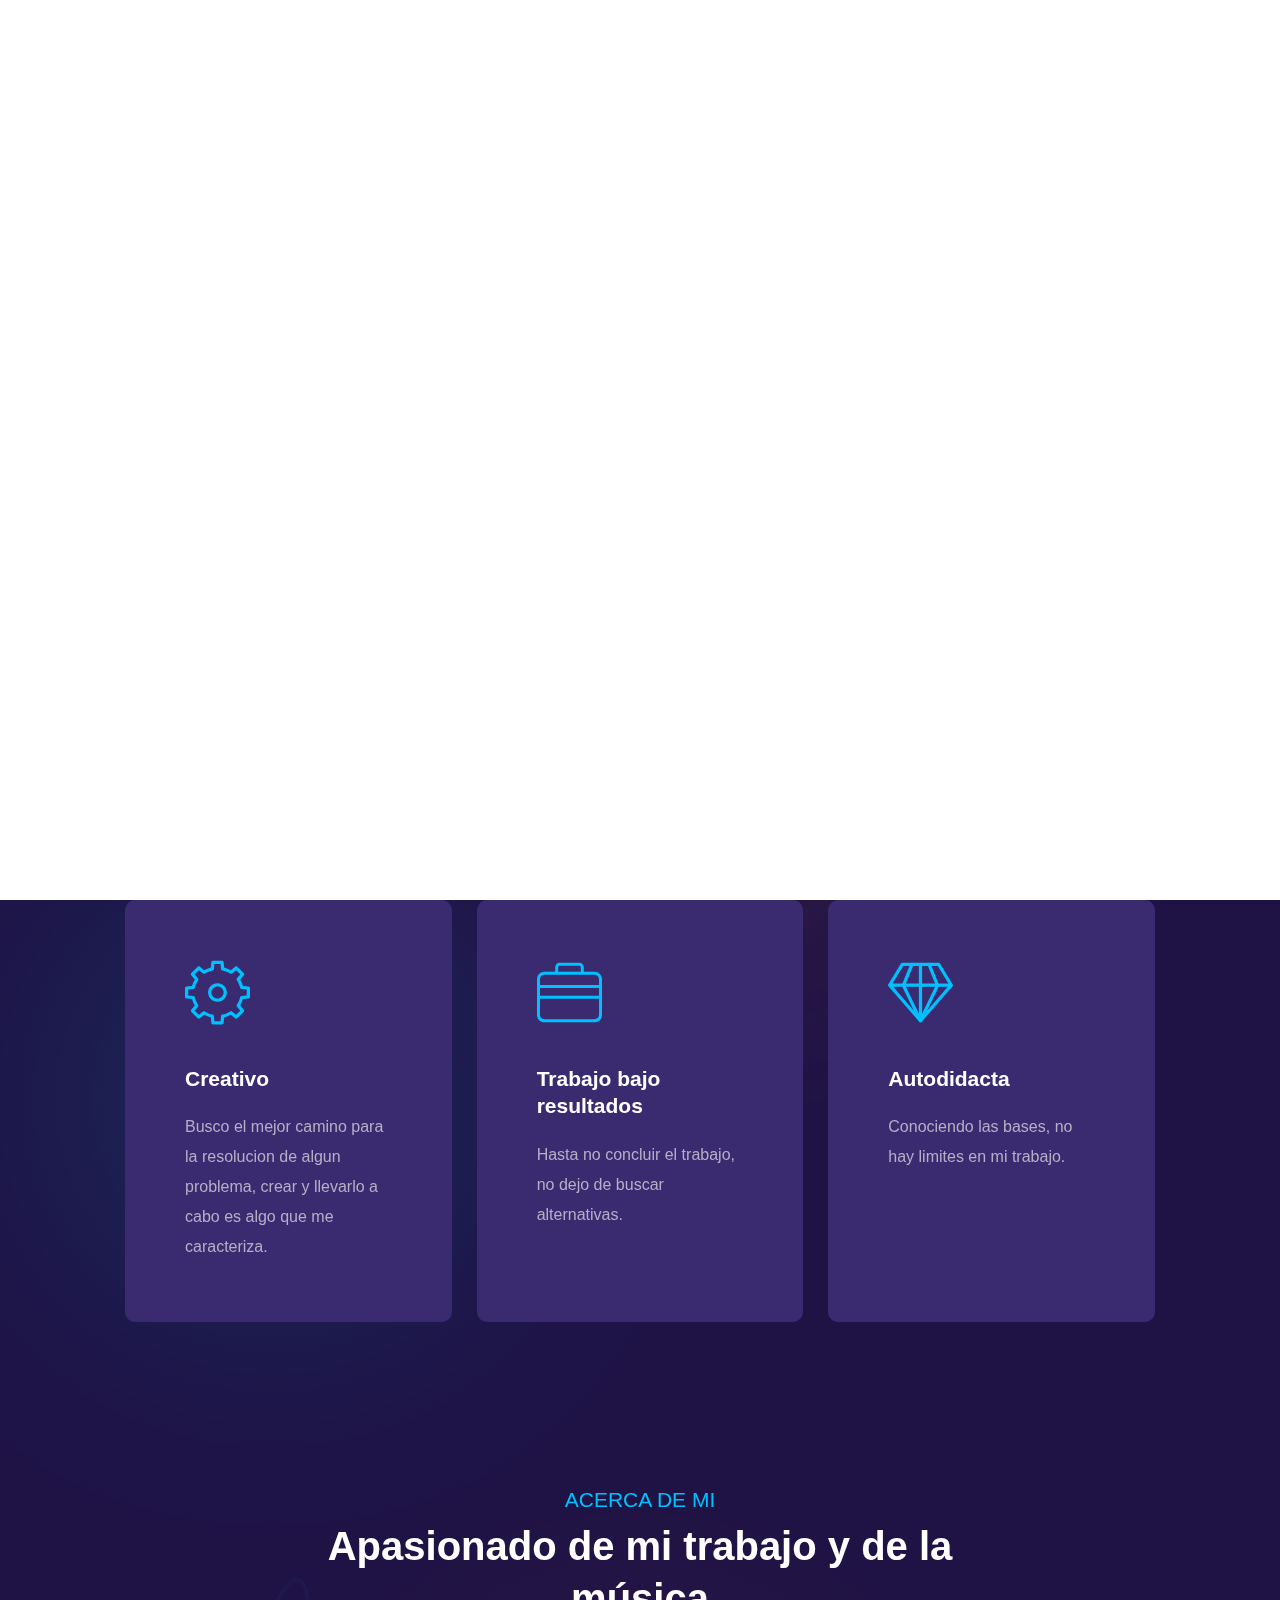
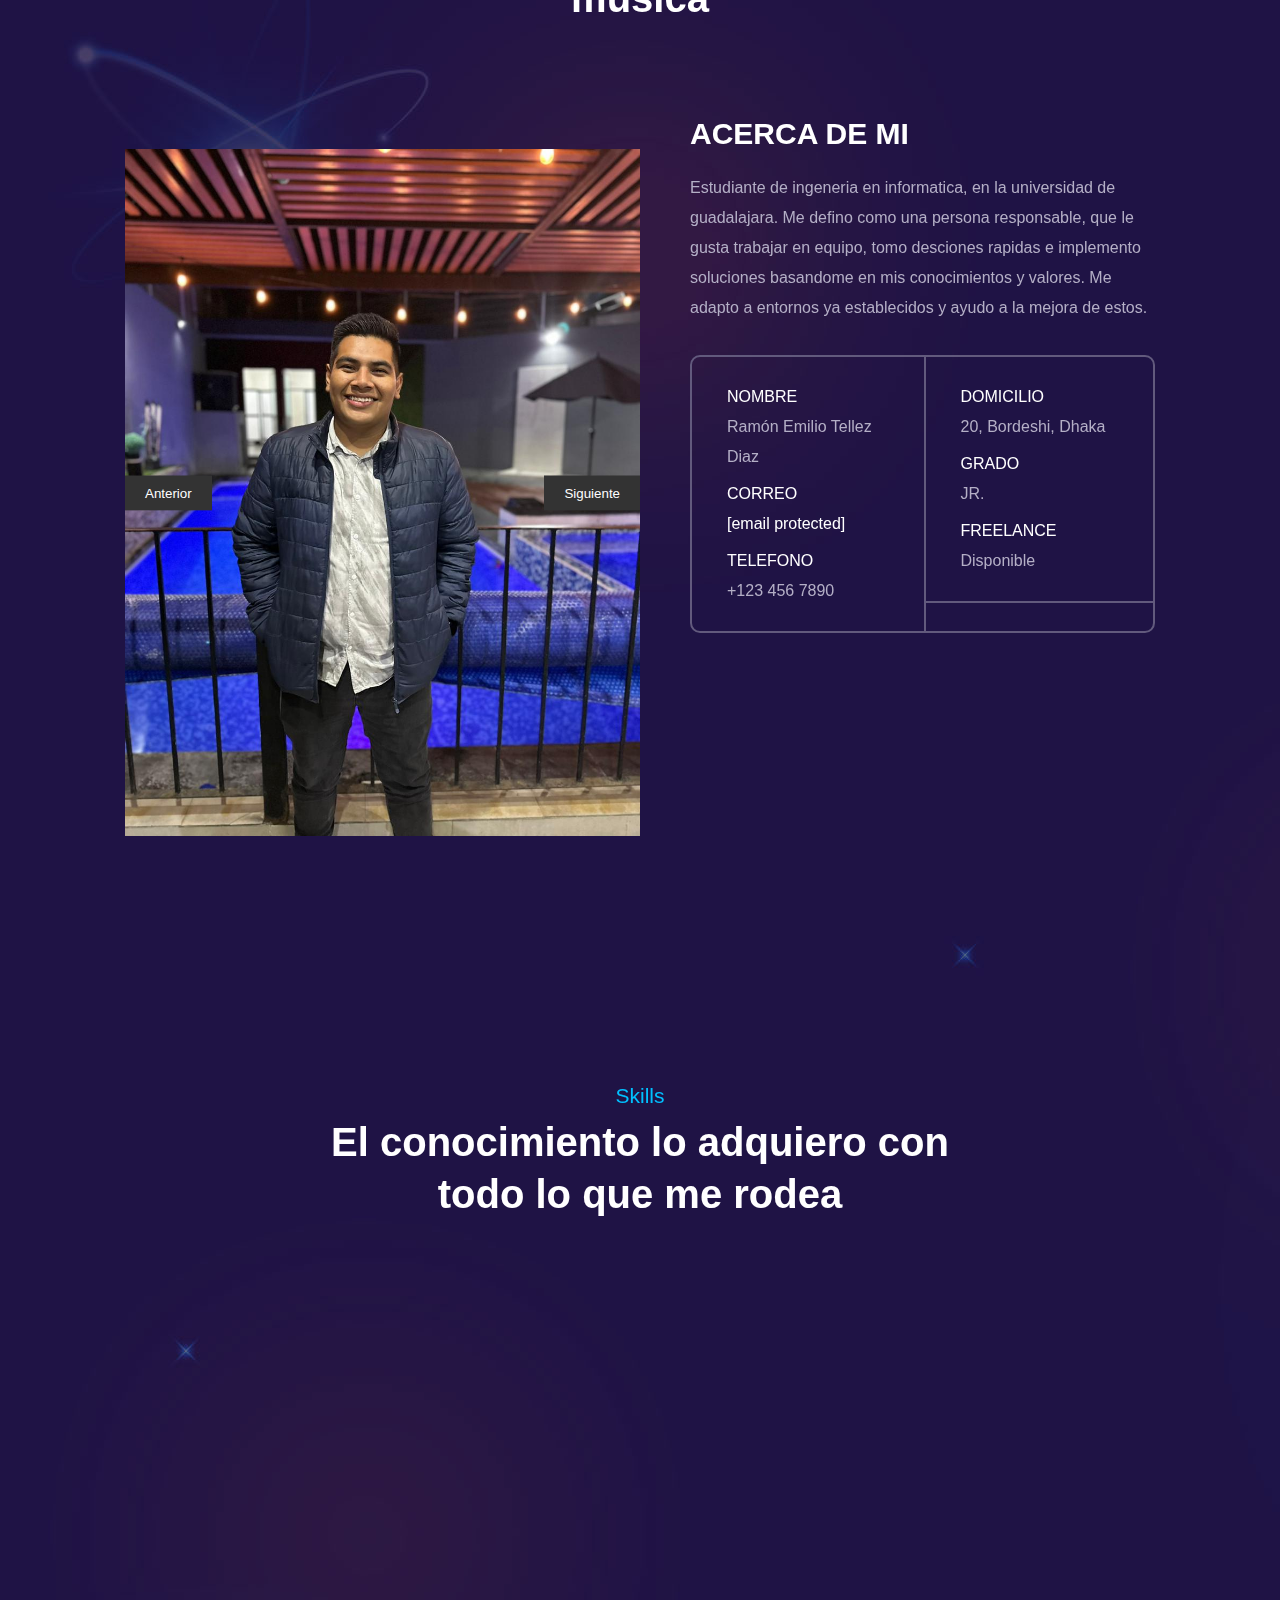
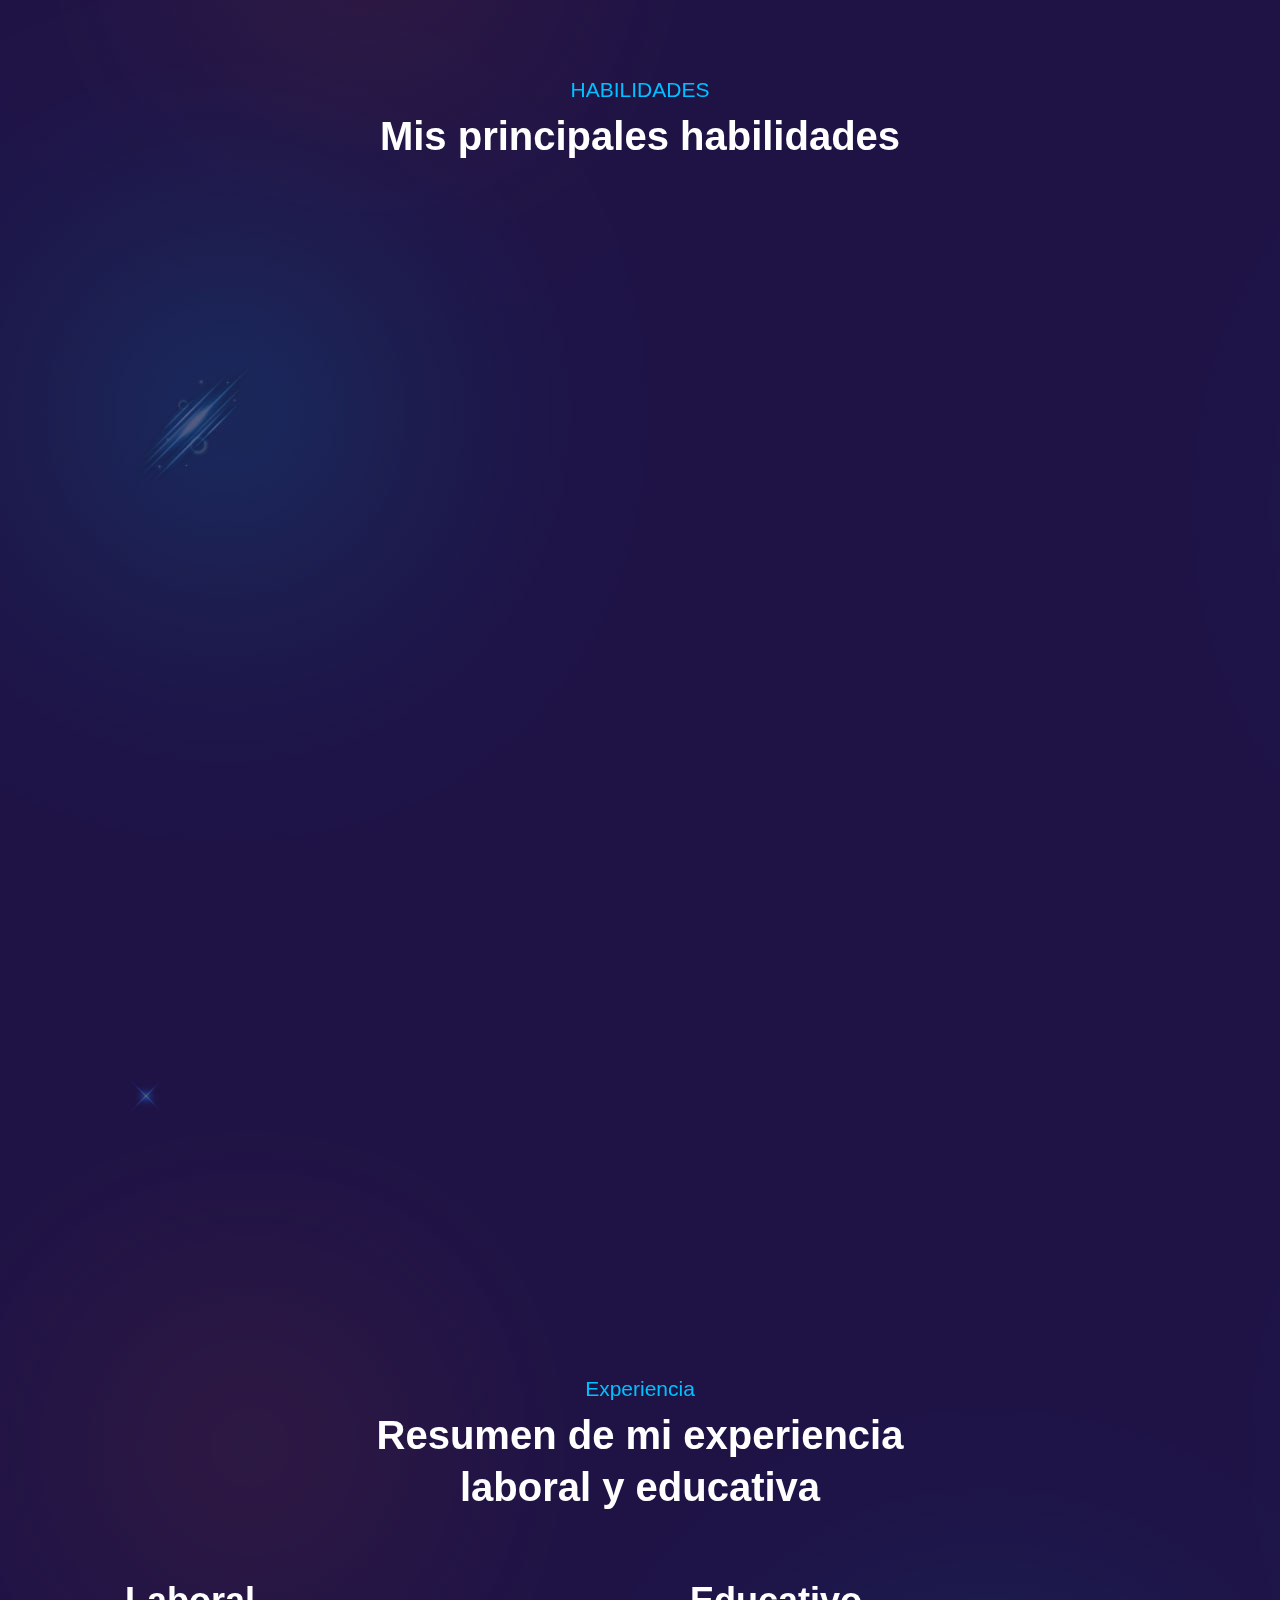
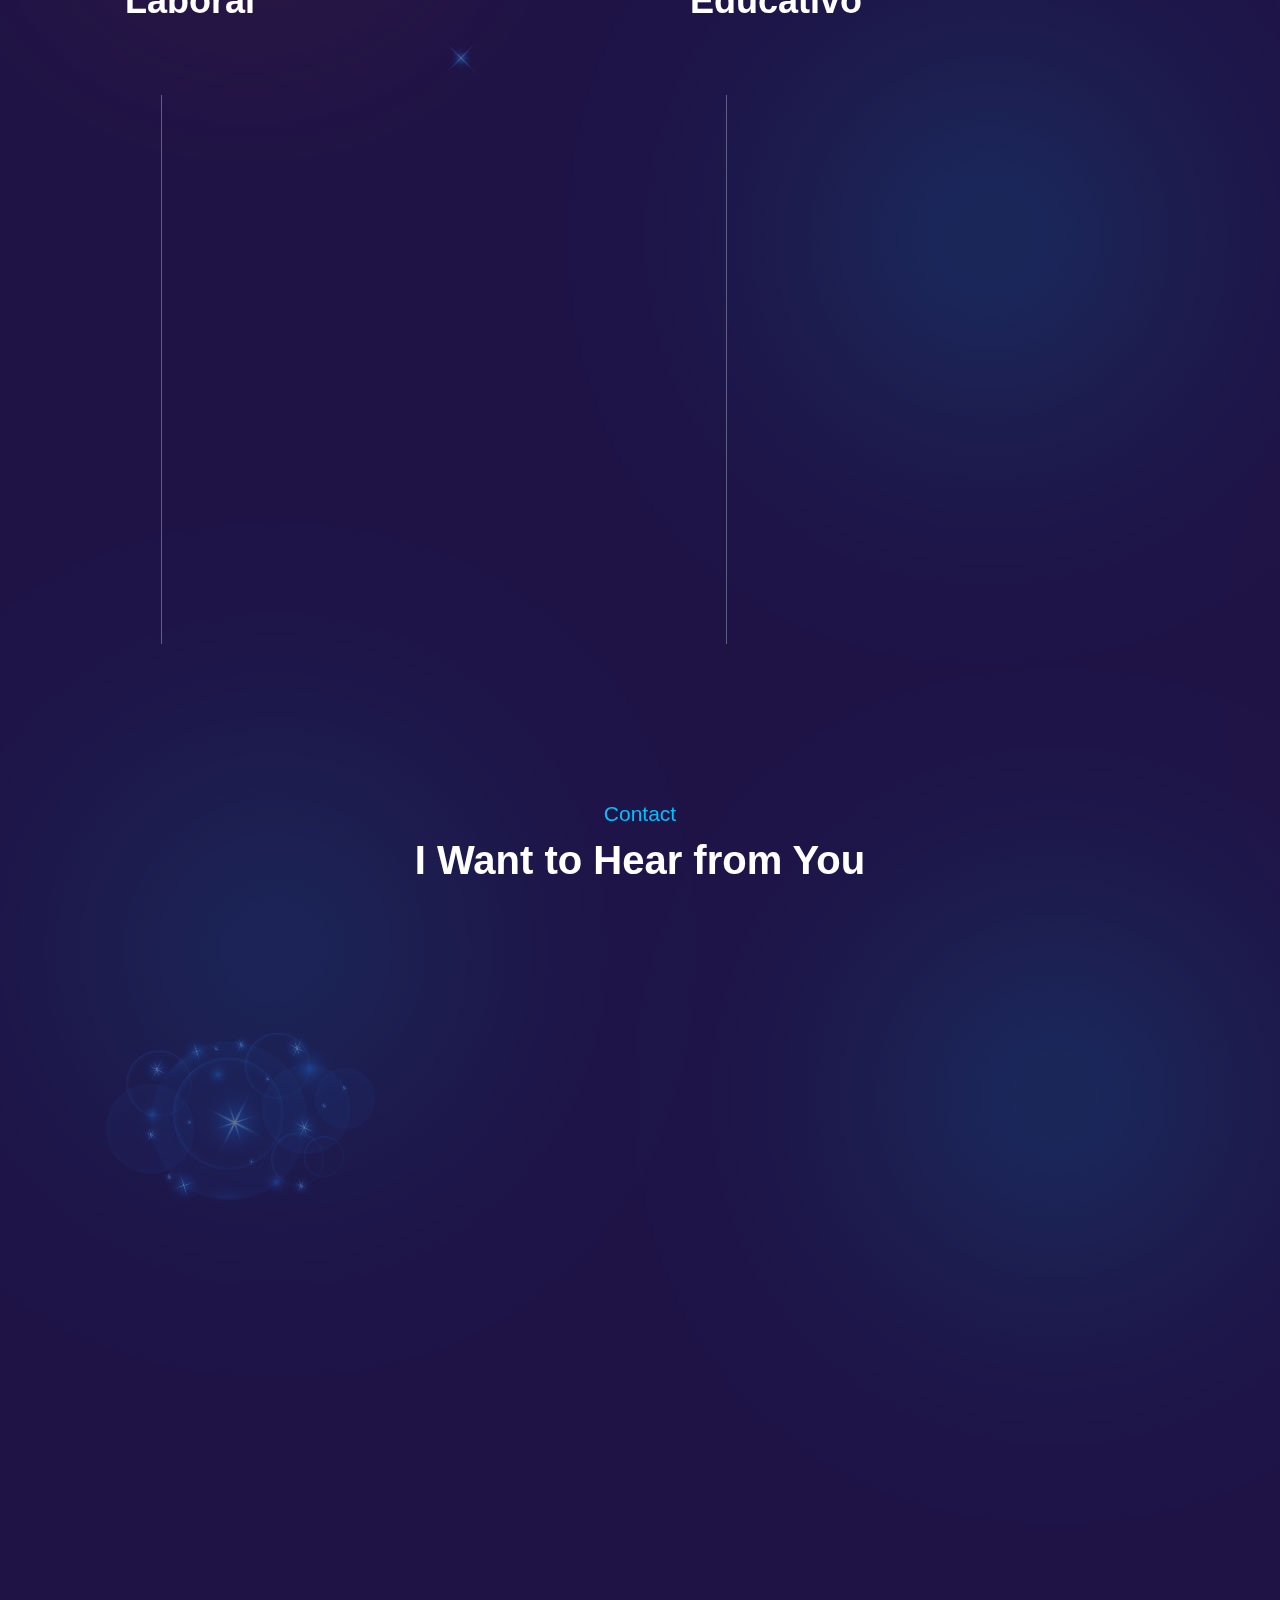
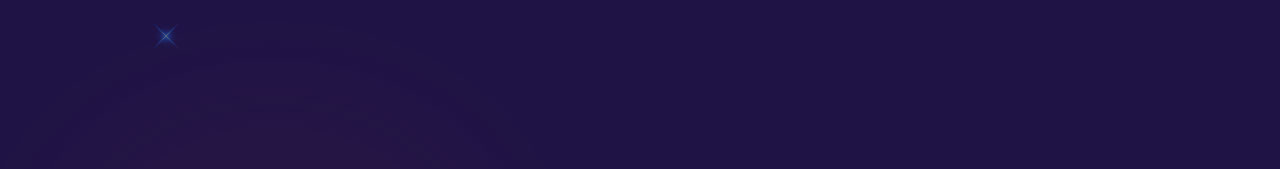
==== index.html @ 966ae64f "test4" ====
﻿<!DOCTYPE html>
<!--[if lt IE 7 ]><html class="ie ie6" lang="en"> <![endif]-->
<!--[if IE 7 ]><html class="ie ie7" lang="en"> <![endif]-->
<!--[if IE 8 ]><html class="ie ie8" lang="en"> <![endif]-->
<!--[if (gte IE 9)|!(IE)]><!-->
<html lang="en"> <!--<![endif]-->

<head>
    <meta http-equiv="Content-Type" content="text/html; charset=utf-8">
    <meta name="description" content="Name of your web site">
    <meta name="author" content="Marketify">
    <meta name="viewport" content="width=device-width, initial-scale=1, maximum-scale=1">
    <title>RETD-CV</title>
    
    <link rel="stylesheet" type="text/css" href="css/plugins.css">
    <link rel="stylesheet" type="text/css" href="css/style.css">
    <!--[if lt IE 9]> <script type="text/javascript" src="js/modernizr.custom.js"></script> <![endif]-->

</head>

<body>

    <div id="preloader">
        <div class="loader_line"></div>
    </div>


    <div class="foliox_tm_all_wrap" data-magic-cursor="show">

        <div class="foliox_tm_mobile_menu">
            <div class="mobile_menu_inner">
                <div class="mobile_in">
                    <h3 class="name">RETD CV</h3>
                    <div class="trigger">
                        <div class="hamburger hamburger--slider">
                            <div class="hamburger-box">
                                <div class="hamburger-inner"></div>
                            </div>
                        </div>
                    </div>
                </div>
            </div>
            <div class="dropdown">
                <div class="dropdown_inner">
                    <ul class="anchor_nav">
                        <li class="current"><a href="#home">Home</a></li>
                        <li><a href="#about">About</a></li>
                        <li><a href="#portfolio">Portfolio</a></li>
                        <li><a href="#service">Service</a></li>
                        <li><a href="#blog">Blog</a></li>
                        <li><a href="#contact">Contact</a></li>
                    </ul>
                </div>
            </div>
        </div>


        <div class="foliox_tm_header">
            <div class="container">
                <div class="inner">
                    <div class="logo">
                        <a class="anchor" href="#home"><img src="img/logo/logo.png" alt=""></a>
                    </div>
                    <div class="details">
                        <div class="menu">
                            <ul class="anchor_nav">
                                <li class="current"><a href="#home">Home</a></li>
                                <li><a href="#about">About</a></li>
                                <li><a href="#service">Service</a></li>
                                <li><a href="#portfolio">Portfolio</a></li>
                                <li><a href="#blog">Blog</a></li>
                                <li><a href="#contact">Contact</a></li>
                            </ul>
                        </div>
                        <div class="social">
                            <ul>
                                <li><a href="#"><i class="icon-facebook-1"></i></a></li>
                                <li><a href="#"><i class="icon-twitter-1"></i></a></li>
                                <li><a href="#"><i class="icon-behance-2"></i></a></li>
                                <li><a href="#"><i class="icon-instagram-1"></i></a></li>
                            </ul>
                        </div>
                    </div>
                </div>
            </div>
        </div>


        <div class="foliox_tm_section" id="home">
            <div class="foliox_tm_hero">
                <div class="container">
                    <div class="content">
                        <div class="left">
                            <h3 class="name">Ramón Emilio <span>Tellez Diaz</span></h3>
                            <p class="job">Ingeniero en Informática y Músico</p>
                            <div class="foliox_tm_button">
                                <a class="anchor" href="#contact"><span>CONTACTO</span></a>
                            </div>
                        </div>
                        <div class="right">
                            <img class="tilt-effect" src="img/hero/retd.jpg" alt="">
                        </div>
                    </div>
                </div>
            </div>
        </div>


        <div class="foliox_tm_section">
            <div class="foliox_tm_features">
                <div class="container">
                    <div class="list">
                        <ul>
                            <li class="wow fadeInUp" data-wow-duration="1s">
                                <div class="list_inner tilt-effect">
                                    <img class="svg" src="img/svg/setting.svg" alt="">
                                    <h3 class="title">Creativo</h3>
                                    <p class="text">Busco el mejor camino para la resolucion de algun problema, crear y llevarlo a cabo es algo que me caracteriza.
                                    </p>
                                </div>
                            </li>
                            <li class="wow fadeInUp" data-wow-duration="1s" data-wow-delay="0.2s">
                                <div class="list_inner tilt-effect">
                                    <img class="svg" src="img/svg/case.svg" alt="">
                                    <h3 class="title">Trabajo bajo resultados</h3>
                                    <p class="text">Hasta no concluir el trabajo, no dejo de buscar alternativas.</p>
                                </div>
                            </li>
                            <li class="wow fadeInUp" data-wow-duration="1s" data-wow-delay="0.4s">
                                <div class="list_inner tilt-effect">
                                    <img class="svg" src="img/svg/diamond.svg" alt="">
                                    <h3 class="title">Autodidacta</h3>
                                    <p class="text">Conociendo las bases, no hay limites en mi trabajo.</p>
                                </div>
                            </li>
                        </ul>
                    </div>
                </div>
            </div>
        </div>


        <div class="foliox_tm_section" id="about">
            <div class="foliox_tm_about">
                <div class="container">
                    <div class="foliox_tm_main_title">
                        <span>ACERCA DE MI</span>
                        <h3>Apasionado de mi trabajo y de la música</h3>
                    </div>
                    <div class="wrapper">
                        <div class="left">
                            <div class="foliox_tm_slider">
                                <div class="slider-container">
                                    <div class="slider">
                                        <img src="img/hero/retd.jpg" alt="Imagen 1">
                                        <img src="img/hero/retd.jpg" alt="Imagen 2">
                                        <img src="img/hero/retd.jpg" alt="Imagen 3">
                                    </div>
                                    <button class="prev-btn">Anterior</button>
                                    <button class="next-btn">Siguiente</button>
                                </div>
                            </div>
                        </div>
                        <div class="right">
                            <h3 class="title">ACERCA DE MI</h3>
                            <p class="text">Estudiante de ingeneria en informatica, en la universidad de guadalajara. Me defino como una persona responsable, 
                                que le gusta trabajar en equipo, tomo desciones rapidas e implemento soluciones basandome en mis conocimientos y valores.
                                Me adapto a entornos ya establecidos y ayudo a la mejora de estos. </p>
                            <div class="list">
                                <ul>
                                    <li>
                                        <ul class="item">
                                            <li>
                                                <span>NOMBRE</span>
                                                <p>Ramón Emilio Tellez Diaz</p>
                                            </li>
                                            <li>
                                                <span>CORREO</span>
                                                <p><a href="#"><span class="__cf_email__"
                                                            data-cfemail="dab2bfb6b6b59abcb5b6b3b5a2f4b9b5b7">[email&#160;protected]</span></a>
                                                </p>
                                            </li>
                                            <li>
                                                <span>TELEFONO</span>
                                                <p>+123 456 7890</p>
                                            </li>
                                        </ul>
                                    </li>
                                    <li>
                                        <ul class="item">
                                            <li>
                                                <span>DOMICILIO</span>
                                                <p>20, Bordeshi, Dhaka</p>
                                            </li>
                                            <li>
                                                <span>GRADO</span>
                                                <p>JR.</p>
                                            </li>
                                            <li>
                                                <span>FREELANCE</span>
                                                <p>Disponible</p>
                                            </li>
                                        </ul>
                                    </li>
                                </ul>
                            </div>
                        </div>
                    </div>
                </div>
            </div>
        </div>

        <div class="foliox_tm_section">
            <div class="foliox_tm_skills">
                <div class="container">
                    <div class="foliox_tm_main_title">
                        <span>Skills</span>
                        <h3>El conocimiento lo adquiero con todo lo que me rodea</h3>
                    </div>
                    <div class="list">
                        <div class="left">
                            <div class="dodo_progress wow fadeInUp" data-wow-duration="1s">
                                <div class="progress_inner" data-value="95">
                                    <span><span class="label">HTML</span><span class="number">95%</span></span>
                                    <div class="background">
                                        <div class="bar">
                                            <div class="bar_in"></div>
                                        </div>
                                    </div>
                                </div>
                                <div class="progress_inner" data-value="75">
                                    <span><span class="label">CSS</span><span class="number">75%</span></span>
                                    <div class="background">
                                        <div class="bar">
                                            <div class="bar_in"></div>
                                        </div>
                                    </div>
                                </div>
                                <div class="progress_inner" data-value="90">
                                    <span><span class="label">JavaScript</span><span class="number">90%</span></span>
                                    <div class="background">
                                        <div class="bar">
                                            <div class="bar_in"></div>
                                        </div>
                                    </div>
                                </div>
                            </div>
                        </div>
                        <div class="right">
                            <div class="dodo_progress wow fadeInUp" data-wow-duration="1s">
                                <div class="progress_inner" data-value="80">
                                    <span><span class="label">C++</span><span class="number">80%</span></span>
                                    <div class="background">
                                        <div class="bar">
                                            <div class="bar_in"></div>
                                        </div>
                                    </div>
                                </div>
                                <div class="progress_inner" data-value="80">
                                    <span><span class="label">PYTHON</span><span class="number">80%</span></span>
                                    <div class="background">
                                        <div class="bar">
                                            <div class="bar_in"></div>
                                        </div>
                                    </div>
                                </div>
                                <div class="progress_inner" data-value="90">
                                    <span><span class="label">SQL</span><span class="number">90%</span></span>
                                    <div class="background">
                                        <div class="bar">
                                            <div class="bar_in"></div>
                                        </div>
                                    </div>
                                </div>
                            </div>
                        </div>
                    </div>
                </div>
            </div>
        </div>


        <div class="foliox_tm_section" id="service">
            <div class="foliox_tm_services">
                <div class="container">
                    <div class="foliox_tm_main_title">
                        <span>HABILIDADES</span>
                        <h3>Mis principales habilidades</h3>
                    </div>
                    <div class="list">
                        <ul>
                            <li class="wow fadeInUp" data-wow-duration="1s">
                                <div class="list_inner tilt-effect">
                                    <span class="icon"><img class="svg" src="img/svg/monitor.svg" alt=""></span>
                                    <h3 class="title">Paqueteria ofimaticas</h3>
                                    <p class="text">Tengo conocimientos solidos en materia de software de oficina, los cuales son Word, Excel,
                                        Powerpoint, Google sheets, etc.
                                    </p>
                                </div>
                            </li>
                            <li class="wow fadeInUp" data-wow-duration="1s" data-wow-delay="0.2s">
                                <div class="list_inner tilt-effect">
                                    <span class="icon"><img class="svg" src="img/svg/anchor.svg" alt=""></span>
                                    <h3 class="title">Fiscal</h3>
                                    <p class="text">En materia fiscal, lo principal es el manejo del sistema del SAT, 
                                        el cual lo tengo dominando en una gran parte. </p>
                                </div>
                            </li>
                            <li class="wow fadeInUp" data-wow-duration="1s" data-wow-delay="0.4s">
                                <div class="list_inner tilt-effect">
                                    <span class="icon"><img class="svg" src="img/svg/bar.svg" alt=""></span>
                                    <h3 class="title">Contabilidad</h3>
                                    <p class="text">Mi experiencia contable es en mi actual trabajo, en el cual apoyo en esa area.</p>
                                </div>
                            </li>
                            <li class="wow fadeInUp" data-wow-duration="1s">
                                <div class="list_inner tilt-effect">
                                    <span class="icon"><img class="svg" src="img/svg/aim.svg" alt=""></span>
                                    <h3 class="title">Desarrollo web</h3>
                                    <p class="text">Tengo conocimientos en desarrollo web, los cuales constan en desarrollar desde cero un sitio o 
                                        usar como base una plantilla.
                                    </p>
                                </div>
                            </li>
                            <li class="wow fadeInUp" data-wow-duration="1s" data-wow-delay="0.2s">
                                <div class="list_inner tilt-effect">
                                    <span class="icon"><img class="svg" src="img/svg/avatar.svg" alt=""></span>
                                    <h3 class="title">Implementacion de apps web</h3>
                                    <p class="text">He desarrollado sistemas los cuales son basados en php, para el registro y control de informacion 
                                        dentro de una pagina web. Tambien se como funciona un host para la implementacion de paginas en internet.
                                    </p>
                                </div>
                            </li>
                            <li class="wow fadeInUp" data-wow-duration="1s" data-wow-delay="0.4s">
                                <div class="list_inner tilt-effect">
                                    <span class="icon"><img class="svg" src="img/svg/code.svg" alt=""></span>
                                    <h3 class="title">Idiomas</h3>
                                    <p class="text">Español (nativo), Ingles intermedio.</p>
                                </div>
                            </li>
                        </ul>
                    </div>
                </div>
            </div>
        </div>


        <div class="foliox_tm_section">
            <div class="foliox_tm_resume">
                <div class="container">
                    <div class="foliox_tm_main_title">
                        <span>Experiencia</span>
                        <h3>Resumen de mi experiencia laboral y educativa</h3>
                    </div>
                    <div class="wrapper">
                        <div class="left">
                            <div class="title">
                                <h3>Laboral</h3>
                            </div>
                            <div class="resume_list">
                                <ul>
                                    <li class="wow fadeInUp" data-wow-duration="1s">
                                        <div class="list_inner">
                                            <span class="icon"><img class="svg" src="img/svg/case-2.svg" alt=""></span>
                                            <div class="resume_title">
                                                <h3>UI/UX Designer <span>(2018 - Present)</span></h3>
                                                <span class="company">Easy Computers</span>
                                            </div>
                                            <p class="text">Kobita tumi sopno charini hoye ersest labo met, consectetur
                                                khobor nio na.</p>
                                        </div>
                                    </li>
                                    <li class="wow fadeInUp" data-wow-duration="1s" data-wow-delay="0.2s">
                                        <div class="list_inner">
                                            <span class="icon"><img class="svg" src="img/svg/case-2.svg" alt=""></span>
                                            <div class="resume_title">
                                                <h3>Web Designer <span>(2016 - 2018)</span></h3>
                                                <span class="company">Design Hub</span>
                                            </div>
                                            <p class="text">Kobita tumi sopno charini hoye ersest labo met, consectetur
                                                khobor nio na.</p>
                                        </div>
                                    </li>
                                    <li class="wow fadeInUp" data-wow-duration="1s" data-wow-delay="0.4s">
                                        <div class="list_inner">
                                            <span class="icon"><img class="svg" src="img/svg/case-2.svg" alt=""></span>
                                            <div class="resume_title">
                                                <h3>Graphic Designer <span>(2012 - 2016)</span></h3>
                                                <span class="company">Vivaco Studio</span>
                                            </div>
                                            <p class="text">Kobita tumi sopno charini hoye ersest labo met, consectetur
                                                khobor nio na.</p>
                                        </div>
                                    </li>
                                </ul>
                            </div>
                        </div>
                        <div class="right">
                            <div class="title">
                                <h3>Educativo</h3>
                            </div>
                            <div class="resume_list">
                                <ul>
                                    <li class="wow fadeInUp" data-wow-duration="1s">
                                        <div class="list_inner">
                                            <span class="icon"><img class="svg" src="img/svg/degree.svg" alt=""></span>
                                            <div class="resume_title">
                                                <h3>Masters of Science <span>(2010 - 2012)</span></h3>
                                                <span class="company">Dhaka University</span>
                                            </div>
                                            <p class="text">Kobita tumi sopno charini hoye ersest labo met, consectetur
                                                khobor nio na.</p>
                                        </div>
                                    </li>
                                    <li class="wow fadeInUp" data-wow-duration="1s" data-wow-delay="0.2s">
                                        <div class="list_inner">
                                            <span class="icon"><img class="svg" src="img/svg/degree.svg" alt=""></span>
                                            <div class="resume_title">
                                                <h3>Bacheloor of Science <span>(2006 - 2010)</span></h3>
                                                <span class="company">Bangla Collage</span>
                                            </div>
                                            <p class="text">Kobita tumi sopno charini hoye ersest labo met, consectetur
                                                khobor nio na.</p>
                                        </div>
                                    </li>
                                    <li class="wow fadeInUp" data-wow-duration="1s" data-wow-delay="0.4s">
                                        <div class="list_inner">
                                            <span class="icon"><img class="svg" src="img/svg/degree.svg" alt=""></span>
                                            <div class="resume_title">
                                                <h3>Secondary School <span>(2000 - 2006)</span></h3>
                                                <span class="company">Vivaco Studio</span>
                                            </div>
                                            <p class="text">Kobita tumi sopno charini hoye ersest labo met, consectetur
                                                khobor nio na.</p>
                                        </div>
                                    </li>
                                </ul>
                            </div>
                        </div>
                    </div>
                </div>
            </div>
        </div>

        <div class="foliox_tm_section" id="contact">
            <div class="foliox_tm_contact">
                <div class="container">
                    <div class="foliox_tm_main_title">
                        <span>Contact</span>
                        <h3>I Want to Hear from You</h3>
                    </div>
                    <div class="contact_inner">
                        <div class="left wow fadeInLeft" data-wow-duration="1s">
                            <ul>
                                <li>
                                    <div class="list_inner">
                                        <div class="icon">
                                            <i class="icon-location"></i>
                                        </div>
                                        <div class="short">
                                            <h3>Address</h3>
                                            <span>20, Somewhere in world</span>
                                        </div>
                                    </div>
                                </li>
                                <li>
                                    <div class="list_inner">
                                        <div class="icon">
                                            <i class="icon-mail-1"></i>
                                        </div>
                                        <div class="short">
                                            <h3>Email</h3>
                                            <span><a href="#"><span class="__cf_email__"
                                                        data-cfemail="59313c353536193d363d36773a3634">[email&#160;protected]</span></a></span>
                                        </div>
                                    </div>
                                </li>
                                <li>
                                    <div class="list_inner">
                                        <div class="icon">
                                            <i class="icon-phone"></i>
                                        </div>
                                        <div class="short">
                                            <h3>Phone</h3>
                                            <span>+123 456 7890</span>
                                        </div>
                                    </div>
                                </li>
                            </ul>
                        </div>
                        <div class="right wow fadeInRight" data-wow-duration="1s">
                            <div class="fields">
                                <form action="/" method="post" class="contact_form" id="contact_form"
                                    autocomplete="off">
                                    <div class="returnmessage"
                                        data-success="Your message has been received, We will contact you soon."></div>
                                    <div class="empty_notice"><span>Please Fill Required Fields</span></div>
                                    <div class="input_list">
                                        <ul>
                                            <li><input id="name" type="text" placeholder="Your Name"></li>
                                            <li><input id="email" type="text" placeholder="Your Email"></li>
                                            <li><input id="phone" type="number" placeholder="Your Phone"></li>
                                            <li><input id="subject" type="text" placeholder="Subject"></li>
                                        </ul>
                                    </div>
                                    <div class="message_area">
                                        <textarea id="message" placeholder="Write your message here"></textarea>
                                    </div>
                                    <div class="foliox_tm_button">
                                        <a id="send_message" href="#"><span>Submit Now</span></a>
                                    </div>

                                </form>
                            </div>
                        </div>
                    </div>
                </div>
            </div>
        </div>


        <div class="foliox_tm_section">
            <div class="foliox_tm_copyright">
                <div class="container">
                    <p class="wow fadeInUp" data-wow-duration="1s">Desarrollado por RETD &copy; 2023</p>
                </div>
            </div>
        </div>


        <div class="mouse-cursor cursor-outer"></div>
        <div class="mouse-cursor cursor-inner"></div>


        <div class="progressbar">
            <a href="#"><span class="text">To Top</span></a>
            <span class="line"></span>
        </div>

    </div>


    <script data-cfasync="false" src="../../cdn-cgi/scripts/5c5dd728/cloudflare-static/email-decode.min.js"></script>
    <script src="js/jquery.js"></script>
    <!--[if lt IE 10]> <script type="text/javascript" src="js/ie8.js"></script> <![endif]-->
    <script src="js/plugins.js"></script>
    <script src="js/init.js"></script>

</body>

</html>
---- css/plugins.css ----
html,
body,
div,
span,
applet,
object,
iframe,
h1,
h2,
h3,
h4,
h5,
h6,
p,
blockquote,
pre,
a,
abbr,
acronym,
address,
big,
cite,
code,
del,
dfn,
em,
font,
ins,
kbd,
q,
s,
samp,
small,
strike,
strong,
sub,
sup,
tt,
var,
b,
u,
i,
center,
dl,
dt,
dd,
ol,
ul,
li,
fieldset,
form,
label,
legend,
table,
caption,
tbody,
tfoot,
thead,
tr,
th,
td {
  background: 0 0;
  border: 0;
  margin: 0;
  padding: 0;
  vertical-align: baseline;
  outline: none;
}
article,
aside,
details,
figcaption,
figure,
footer,
header,
hgroup,
nav,
section {
  display: block;
}
blockquote {
  quotes: none;
}
blockquote:before,
blockquote:after {
  content: "";
  content: none;
}
ul,
ol {
  margin: 0;
}
ul li,
ol li {
  margin: 0;
}
img {
  vertical-align: middle;
  max-width: 100%;
}
iframe {
  max-width: 100%;
}
del {
  text-decoration: line-through;
}
a,
i {
  border: none;
}
a:hover {
  text-decoration: none;
}
textarea {
  border-radius: 0;
  font-size: 18px;
  resize: vertical;
  font-family: open sans, sans-serif;
  letter-spacing: 0;
  -webkit-box-sizing: border-box;
  -moz-box-sizing: border-box;
  -ms-box-sizing: border-box;
  box-sizing: border-box;
  line-height: 1.4;
  padding: 10px !important;
  width: 100%;
  border: 1px solid #eee;
  -webkit-transition: all 0.3s ease;
  -moz-transition: all 0.3s ease;
  -ms-transition: all 0.3s ease;
  -o-transition: all 0.3s ease;
  transition: all 0.3s ease;
}
input[type="text"],
input[type="password"],
input[type="datetime"],
input[type="datetime-local"],
input[type="date"],
input[type="month"],
input[type="time"],
input[type="week"],
input[type="number"],
input[type="email"],
input[type="url"],
input[type="search"],
input[type="tel"],
input[type="color"],
.uneditable-input {
  border-radius: 0;
  font-size: 18px;
  min-width: auto;
  letter-spacing: 0;
  -webkit-box-sizing: border-box;
  -moz-box-sizing: border-box;
  -ms-box-sizing: border-box;
  box-sizing: border-box;
  font-family: open sans, sans-serif;
  line-height: 1.6;
  padding: 10px;
  height: 44px;
  vertical-align: middle;
  border: 1px solid #eee;
  -webkit-transition: all 0.3s ease;
  -moz-transition: all 0.3s ease;
  -ms-transition: all 0.3s ease;
  -o-transition: all 0.3s ease;
  transition: all 0.3s ease;
}
textarea:focus,
input[type="text"]:focus,
input[type="password"]:focus,
input[type="datetime"]:focus,
input[type="datetime-local"]:focus,
input[type="date"]:focus,
input[type="month"]:focus,
input[type="time"]:focus,
input[type="week"]:focus,
input[type="number"]:focus,
input[type="email"]:focus,
input[type="url"]:focus,
input[type="search"]:focus,
input[type="tel"]:focus,
input[type="color"]:focus,
.uneditable-input:focus {
  border-color: #ccc;
  background: #eee;
}
input[type="submit"] {
  padding: 13px 15px;
  height: 40px;
  line-height: 1;
  text-transform: uppercase;
  font-size: 18px;
  font-weight: 600;
  text-decoration: none;
  letter-spacing: 0;
  border: none;
  cursor: pointer;
  color: #fff;
  background: #777;
  -webkit-transition: all 0.3s ease;
  -moz-transition: all 0.3s ease;
  -ms-transition: all 0.3s ease;
  -o-transition: all 0.3s ease;
  transition: all 0.3s ease;
}
input[type="submit"]:hover {
  background: #444;
}
select {
  padding: 8px;
  border: 2px solid #eee;
}
input[type="button"] {
  cursor: pointer;
  -webkit-transition: all 0.3s ease;
  -moz-transition: all 0.3s ease;
  -ms-transition: all 0.3s ease;
  -o-transition: all 0.3s ease;
  transition: all 0.3s ease;
}
@font-face {
  font-family: fontello;
  src: url(font/fontello.eot);
  src: url(font/fontello.eot) format("embedded-opentype"),
    url(font/fontello.woff2) format("woff2"),
    url(font/fontello.woff) format("woff"),
    url(font/fontello.ttf) format("truetype"),
    url(font/fontello.svg) format("svg");
  font-weight: 400;
  font-style: normal;
}
[class^="icon-"]:before,
[class*=" icon-"]:before {
  font-family: fontello;
  font-style: normal;
  font-weight: 400;
  speak: never;
  display: inline-block;
  text-decoration: inherit;
  width: 1em;
  margin-right: 0.2em;
  text-align: center;
  font-variant: normal;
  text-transform: none;
  line-height: 1em;
  margin-left: 0.2em;
  -webkit-font-smoothing: antialiased;
  -moz-osx-font-smoothing: grayscale;
}
.icon-wrench-1:before {
  content: "\e013";
}
.icon-basket-circled:before {
  content: "\e014";
}
.icon-folder:before {
  content: "\e015";
}
.icon-doc-new-circled:before {
  content: "\e016";
}
.icon-cogs:before {
  content: "\e020";
}
.icon-wrench:before {
  content: "\e021";
}
.icon-rss:before {
  content: "\e028";
}
.icon-folder-open:before {
  content: "\e029";
}
.icon-wrench-outline:before {
  content: "\e02f";
}
.icon-calendar:before {
  content: "\e054";
}
.icon-doc:before {
  content: "\e06c";
}
.icon-trash-circled:before {
  content: "\e06d";
}
.icon-doc-new:before {
  content: "\e07d";
}
.icon-doc-circled:before {
  content: "\e07e";
}
.icon-basket-2:before {
  content: "\e091";
}
.icon-folder-circled:before {
  content: "\e09d";
}
.icon-basket:before {
  content: "\e0c3";
}
.icon-wrench-circled:before {
  content: "\e0c4";
}
.icon-cog:before {
  content: "\e0e6";
}
.icon-phone-circled:before {
  content: "\e0f3";
}
.icon-phone:before {
  content: "\e0f4";
}
.icon-cog-circled:before {
  content: "\e101";
}
.icon-folder-close:before {
  content: "\e102";
}
.icon-right-small:before {
  content: "\e800";
}
.icon-down-dir:before {
  content: "\e801";
}
.icon-up-dir:before {
  content: "\e802";
}
.icon-left-dir:before {
  content: "\e803";
}
.icon-right-dir:before {
  content: "\e804";
}
.icon-down-open:before {
  content: "\e805";
}
.icon-left-open:before {
  content: "\e806";
}
.icon-right-open:before {
  content: "\e807";
}
.icon-up-open:before {
  content: "\e808";
}
.icon-down-big:before {
  content: "\e809";
}
.icon-left-big:before {
  content: "\e80a";
}
.icon-right-big:before {
  content: "\e80b";
}
.icon-up-big:before {
  content: "\e80c";
}
.icon-arrows-cw:before {
  content: "\e80d";
}
.icon-ccw:before {
  content: "\e80e";
}
.icon-print-1:before {
  content: "\e80f";
}
.icon-twitter-5:before {
  content: "\e80f";
}
.icon-attach-1:before {
  content: "\e810";
}
.icon-twitter-rect:before {
  content: "\e810";
}
.icon-videocam-2:before {
  content: "\e811";
}
.icon-ok-outline:before {
  content: "\e811";
}
.icon-picture-outline:before {
  content: "\e812";
}
.icon-th-large-1:before {
  content: "\e812";
}
.icon-camera-outline:before {
  content: "\e813";
}
.icon-th-outline:before {
  content: "\e813";
}
.icon-export-1:before {
  content: "\e814";
}
.icon-lock-filled:before {
  content: "\e814";
}
.icon-code-2:before {
  content: "\e815";
}
.icon-menu-outline:before {
  content: "\e815";
}
.icon-folder-1:before {
  content: "\e816";
}
.icon-looped-square-interest:before {
  content: "\e816";
}
.icon-arrows-cw-2:before {
  content: "\e817";
}
.icon-rss-2:before {
  content: "\e817";
}
.icon-loop-2:before {
  content: "\e818";
}
.icon-link-outline:before {
  content: "\e818";
}
.icon-resize-normal-outline:before {
  content: "\e819";
}
.icon-star-circled:before {
  content: "\e819";
}
.icon-folder-add:before {
  content: "\e81a";
}
.icon-braille:before {
  content: "\e81a";
}
.icon-user-delete:before {
  content: "\e81b";
}
.icon-compass:before {
  content: "\e81b";
}
.icon-lock-1:before {
  content: "\e81c";
}
.icon-user-add-outline:before {
  content: "\e81c";
}
.icon-bookmark:before {
  content: "\e81d";
}
.icon-forward-outline:before {
  content: "\e81d";
}
.icon-flag:before {
  content: "\e81e";
}
.icon-minus-outline:before {
  content: "\e81e";
}
.icon-floppy:before {
  content: "\e81f";
}
.icon-clock-1:before {
  content: "\e81f";
}
.icon-megaphone:before {
  content: "\e820";
}
.icon-volume-low:before {
  content: "\e820";
}
.icon-key:before {
  content: "\e821";
}
.icon-brush-1:before {
  content: "\e821";
}
.icon-globe-alt:before {
  content: "\e822";
}
.icon-compass-circled:before {
  content: "\e822";
}
.icon-fast-fw-1:before {
  content: "\e823";
}
.icon-star-empty:before {
  content: "\e823";
}
.icon-rewind-outline:before {
  content: "\e824";
}
.icon-user:before {
  content: "\e824";
}
.icon-flash-1:before {
  content: "\e825";
}
.icon-group:before {
  content: "\e825";
}
.icon-moon-1:before {
  content: "\e826";
}
.icon-trash:before {
  content: "\e826";
}
.icon-gift:before {
  content: "\e827";
}
.icon-cloud-1:before {
  content: "\e827";
}
.icon-adjust:before {
  content: "\e827";
}
.icon-cancel-circled2:before {
  content: "\e828";
}
.icon-flash-outline:before {
  content: "\e828";
}
.icon-volume-up:before {
  content: "\e828";
}
.icon-comment-1:before {
  content: "\e829";
}
.icon-zoom-out-2:before {
  content: "\e829";
}
.icon-zoom-out:before {
  content: "\e829";
}
.icon-chat-1:before {
  content: "\e82a";
}
.icon-popup-4:before {
  content: "\e82a";
}
.icon-down-circled:before {
  content: "\e82a";
}
.icon-bell-1:before {
  content: "\e82b";
}
.icon-lock-open-filled:before {
  content: "\e82b";
}
.icon-left-circled:before {
  content: "\e82b";
}
.icon-stumbleupon-circled:before {
  content: "\e82c";
}
.icon-pin-outline:before {
  content: "\e82c";
}
.icon-record-1:before {
  content: "\e82c";
}
.icon-lastfm-1:before {
  content: "\e82d";
}
.icon-chat-1:before {
  content: "\e82d";
}
.icon-eject-outline:before {
  content: "\e82d";
}
.icon-lastfm-circled:before {
  content: "\e82e";
}
.icon-chat-alt:before {
  content: "\e82e";
}
.icon-cloud-sun:before {
  content: "\e82e";
}
.icon-plus-1:before {
  content: "\e82f";
}
.icon-menu-2:before {
  content: "\e82f";
}
.icon-clock:before {
  content: "\e82f";
}
.icon-plus-circled:before {
  content: "\e830";
}
.icon-edit-2:before {
  content: "\e830";
}
.icon-clock-circled:before {
  content: "\e830";
}
.icon-hammer:before {
  content: "\e831";
}
.icon-down-1:before {
  content: "\e831";
}
.icon-megaphone:before {
  content: "\e831";
}
.icon-home-1:before {
  content: "\e832";
}
.icon-left-1:before {
  content: "\e832";
}
.icon-up-circled:before {
  content: "\e832";
}
.icon-cog-1:before {
  content: "\e833";
}
.icon-right-1:before {
  content: "\e833";
}
.icon-shuffle:before {
  content: "\e833";
}
.icon-cog-alt:before {
  content: "\e834";
}
.icon-up-1:before {
  content: "\e834";
}
.icon-play:before {
  content: "\e834";
}
.icon-basket:before {
  content: "\e835";
}
.icon-down-bold:before {
  content: "\e835";
}
.icon-play-circled2:before {
  content: "\e835";
}
.icon-flickr-1:before {
  content: "\e836";
}
.icon-left-bold:before {
  content: "\e836";
}
.icon-help:before {
  content: "\e836";
}
.icon-github-circled-1:before {
  content: "\e837";
}
.icon-right-bold:before {
  content: "\e837";
}
.icon-help-circled:before {
  content: "\e837";
}
.icon-lastfm-circled-1:before {
  content: "\e838";
}
.icon-up-bold:before {
  content: "\e838";
}
.icon-info-circled:before {
  content: "\e838";
}
.icon-info-circled-1:before {
  content: "\e839";
}
.icon-down-fat:before {
  content: "\e839";
}
.icon-up-hand:before {
  content: "\e839";
}
.icon-minus-circled:before {
  content: "\e83a";
}
.icon-right-fat:before {
  content: "\e83a";
}
.icon-cw:before {
  content: "\e83a";
}
.icon-rdio-circled:before {
  content: "\e83b";
}
.icon-list-alt:before {
  content: "\e83b";
}
.icon-up-fat:before {
  content: "\e83b";
}
.icon-folder-1:before {
  content: "\e83c";
}
.icon-aboveground-rail:before {
  content: "\e83c";
}
.icon-pause-circled:before {
  content: "\e83c";
}
.icon-minus:before {
  content: "\e83d";
}
.icon-airfield:before {
  content: "\e83d";
}
.icon-thumbs-up:before {
  content: "\e83e";
}
.icon-airport:before {
  content: "\e83e";
}
.icon-thumbs-down:before {
  content: "\e83f";
}
.icon-art-gallery:before {
  content: "\e83f";
}
.icon-download-1:before {
  content: "\e840";
}
.icon-bar:before {
  content: "\e840";
}
.icon-upload-1:before {
  content: "\e841";
}
.icon-baseball:before {
  content: "\e841";
}
.icon-forward:before {
  content: "\e842";
}
.icon-basketball:before {
  content: "\e842";
}
.icon-pencil-1:before {
  content: "\e843";
}
.icon-beer:before {
  content: "\e843";
}
.icon-edit:before {
  content: "\e844";
}
.icon-belowground-rail:before {
  content: "\e844";
}
.icon-eject:before {
  content: "\e845";
}
.icon-bicycle:before {
  content: "\e845";
}
.icon-flight:before {
  content: "\e846";
}
.icon-bus:before {
  content: "\e846";
}
.icon-th:before {
  content: "\e847";
}
.icon-cafe:before {
  content: "\e847";
}
.icon-th-list-1:before {
  content: "\e848";
}
.icon-campsite:before {
  content: "\e848";
}
.icon-ok-1:before {
  content: "\e849";
}
.icon-cemetery:before {
  content: "\e849";
}
.icon-ok-circled-1:before {
  content: "\e84a";
}
.icon-cinema:before {
  content: "\e84a";
}
.icon-ok-circled2:before {
  content: "\e84b";
}
.icon-college:before {
  content: "\e84b";
}
.icon-tags:before {
  content: "\e84c";
}
.icon-commerical-building:before {
  content: "\e84c";
}
.icon-tag:before {
  content: "\e84d";
}
.icon-credit-card:before {
  content: "\e84d";
}
.icon-eye-off:before {
  content: "\e84e";
}
.icon-cricket:before {
  content: "\e84e";
}
.icon-eye-1:before {
  content: "\e84f";
}
.icon-embassy:before {
  content: "\e84f";
}
.icon-lock-open-1:before {
  content: "\e850";
}
.icon-fast-food:before {
  content: "\e850";
}
.icon-ferry:before {
  content: "\e851";
}
.icon-quote-circled:before {
  content: "\e851";
}
.icon-fire-station:before {
  content: "\e852";
}
.icon-export:before {
  content: "\e852";
}
.icon-football:before {
  content: "\e853";
}
.icon-pencil:before {
  content: "\e853";
}
.icon-fuel:before {
  content: "\e854";
}
.icon-pencil-circled:before {
  content: "\e854";
}
.icon-garden:before {
  content: "\e855";
}
.icon-edit:before {
  content: "\e855";
}
.icon-giraffe:before {
  content: "\e856";
}
.icon-edit-circled:before {
  content: "\e856";
}
.icon-golf:before {
  content: "\e857";
}
.icon-edit-alt:before {
  content: "\e857";
}
.icon-grocery-store:before {
  content: "\e858";
}
.icon-print:before {
  content: "\e858";
}
.icon-harbor:before {
  content: "\e859";
}
.icon-retweet:before {
  content: "\e859";
}
.icon-heliport:before {
  content: "\e85a";
}
.icon-comment:before {
  content: "\e85a";
}
.icon-hospital:before {
  content: "\e85b";
}
.icon-comment-alt:before {
  content: "\e85b";
}
.icon-up-circled2:before {
  content: "\e85c";
}
.icon-industrial-building:before {
  content: "\e85c";
}
.icon-signal:before {
  content: "\e85c";
}
.icon-down-circled2:before {
  content: "\e85d";
}
.icon-library:before {
  content: "\e85d";
}
.icon-desktop:before {
  content: "\e85d";
}
.icon-left-hand:before {
  content: "\e85e";
}
.icon-lodging:before {
  content: "\e85e";
}
.icon-laptop:before {
  content: "\e85e";
}
.icon-skype-outline:before {
  content: "\e85f";
}
.icon-london-underground:before {
  content: "\e85f";
}
.icon-error:before {
  content: "\e85f";
}
.icon-tumbler-circled:before {
  content: "\e860";
}
.icon-minefield:before {
  content: "\e860";
}
.icon-error-alt:before {
  content: "\e860";
}
.icon-tumbler:before {
  content: "\e861";
}
.icon-monument:before {
  content: "\e861";
}
.icon-location:before {
  content: "\e861";
}
.icon-dribbble-circled-1:before {
  content: "\e862";
}
.icon-right-open-outline:before {
  content: "\e862";
}
.icon-museum:before {
  content: "\e862";
}
.icon-volume-off:before {
  content: "\e863";
}
.icon-pharmacy:before {
  content: "\e863";
}
.icon-inbox-circled:before {
  content: "\e863";
}
.icon-attention-circled:before {
  content: "\e864";
}
.icon-pitch:before {
  content: "\e864";
}
.icon-laptop-circled:before {
  content: "\e864";
}
.icon-attention-1:before {
  content: "\e865";
}
.icon-police:before {
  content: "\e865";
}
.icon-network:before {
  content: "\e865";
}
.icon-post:before {
  content: "\e866";
}
.icon-attach:before {
  content: "\e866";
}
.icon-prison:before {
  content: "\e867";
}
.icon-attach-circled:before {
  content: "\e867";
}
.icon-rail:before {
  content: "\e868";
}
.icon-lock:before {
  content: "\e868";
}
.icon-religious-christian:before {
  content: "\e869";
}
.icon-lock-circled:before {
  content: "\e869";
}
.icon-religious-islam:before {
  content: "\e86a";
}
.icon-lock-open:before {
  content: "\e86a";
}
.icon-religious-jewish:before {
  content: "\e86b";
}
.icon-lock-open-alt:before {
  content: "\e86b";
}
.icon-restaurant:before {
  content: "\e86c";
}
.icon-eye:before {
  content: "\e86c";
}
.icon-roadblock:before {
  content: "\e86d";
}
.icon-eye-off:before {
  content: "\e86d";
}
.icon-school:before {
  content: "\e86e";
}
.icon-tag:before {
  content: "\e86e";
}
.icon-shop:before {
  content: "\e86f";
}
.icon-tags:before {
  content: "\e86f";
}
.icon-skiing:before {
  content: "\e870";
}
.icon-bookmark:before {
  content: "\e870";
}
.icon-soccer:before {
  content: "\e871";
}
.icon-bookmark-empty:before {
  content: "\e871";
}
.icon-swimming:before {
  content: "\e872";
}
.icon-flag:before {
  content: "\e872";
}
.icon-tennis:before {
  content: "\e873";
}
.icon-flag-circled:before {
  content: "\e873";
}
.icon-theatre:before {
  content: "\e874";
}
.icon-thumbs-up:before {
  content: "\e874";
}
.icon-toilet:before {
  content: "\e875";
}
.icon-thumbs-down:before {
  content: "\e875";
}
.icon-town-hall:before {
  content: "\e876";
}
.icon-download:before {
  content: "\e876";
}
.icon-trash-2:before {
  content: "\e877";
}
.icon-download-alt:before {
  content: "\e877";
}
.icon-tree-1:before {
  content: "\e878";
}
.icon-upload:before {
  content: "\e878";
}
.icon-tree-2:before {
  content: "\e879";
}
.icon-quote:before {
  content: "\e879";
}
.icon-award:before {
  content: "\e87a";
}
.icon-warehouse:before {
  content: "\e87a";
}
.icon-align-justify:before {
  content: "\e87a";
}
.icon-signal:before {
  content: "\e87b";
}
.icon-duckduckgo:before {
  content: "\e87b";
}
.icon-list:before {
  content: "\e87b";
}
.icon-target:before {
  content: "\e87c";
}
.icon-aim:before {
  content: "\e87c";
}
.icon-indent-left:before {
  content: "\e87c";
}
.icon-search-1:before {
  content: "\e87d";
}
.icon-delicious:before {
  content: "\e87d";
}
.icon-volume-off:before {
  content: "\e87d";
}
.icon-music:before {
  content: "\e87e";
}
.icon-paypal:before {
  content: "\e87e";
}
.icon-volume-down:before {
  content: "\e87e";
}
.icon-linkedin-circled-1:before {
  content: "\e87f";
}
.icon-flattr:before {
  content: "\e87f";
}
.icon-cancel-circled2:before {
  content: "\e87f";
}
.icon-facebook-squared-1:before {
  content: "\e880";
}
.icon-android:before {
  content: "\e880";
}
.icon-qrcode:before {
  content: "\e880";
}
.icon-cancel-1:before {
  content: "\e881";
}
.icon-eventful:before {
  content: "\e881";
}
.icon-headphones:before {
  content: "\e881";
}
.icon-up-hand:before {
  content: "\e882";
}
.icon-smashmag:before {
  content: "\e882";
}
.icon-chart:before {
  content: "\e882";
}
.icon-down-hand:before {
  content: "\e883";
}
.icon-gplus:before {
  content: "\e883";
}
.icon-chart-circled:before {
  content: "\e883";
}
.icon-phone:before {
  content: "\e884";
}
.icon-wikipedia:before {
  content: "\e884";
}
.icon-cw-circled:before {
  content: "\e884";
}
.icon-wrench:before {
  content: "\e885";
}
.icon-lanyrd:before {
  content: "\e885";
}
.icon-play-circled:before {
  content: "\e885";
}
.icon-calendar-1:before {
  content: "\e886";
}
.icon-calendar-1:before {
  content: "\e886";
}
.icon-stop:before {
  content: "\e886";
}
.icon-login-1:before {
  content: "\e887";
}
.icon-stumbleupon:before {
  content: "\e887";
}
.icon-stop-circled:before {
  content: "\e887";
}
.icon-volume-down:before {
  content: "\e888";
}
.icon-fivehundredpx:before {
  content: "\e888";
}
.icon-record:before {
  content: "\e888";
}
.icon-volume-up:before {
  content: "\e889";
}
.icon-pinterest:before {
  content: "\e889";
}
.icon-eject:before {
  content: "\e889";
}
.icon-headphones:before {
  content: "\e88a";
}
.icon-bitcoin:before {
  content: "\e88a";
}
.icon-backward:before {
  content: "\e88a";
}
.icon-clock-1:before {
  content: "\e88b";
}
.icon-w3c:before {
  content: "\e88b";
}
.icon-backward-circled:before {
  content: "\e88b";
}
.icon-camera-alt:before {
  content: "\e88c";
}
.icon-foursquare:before {
  content: "\e88c";
}
.icon-move:before {
  content: "\e88c";
}
.icon-th-large:before {
  content: "\e88d";
}
.icon-html5:before {
  content: "\e88d";
}
.icon-zoom-in:before {
  content: "\e88d";
}
.icon-magnet:before {
  content: "\e88e";
}
.icon-ie:before {
  content: "\e88e";
}
.icon-check:before {
  content: "\e88e";
}
.icon-chart-bar-1:before {
  content: "\e88f";
}
.icon-call:before {
  content: "\e88f";
}
.icon-check-empty:before {
  content: "\e88f";
}
.icon-credit-card-1:before {
  content: "\e890";
}
.icon-grooveshark:before {
  content: "\e890";
}
.icon-asterisk:before {
  content: "\e890";
}
.icon-vimeo-circled-1:before {
  content: "\e891";
}
.icon-ninetyninedesigns:before {
  content: "\e891";
}
.icon-website:before {
  content: "\e891";
}
.icon-twitter-squared:before {
  content: "\e892";
}
.icon-forrst:before {
  content: "\e892";
}
.icon-book:before {
  content: "\e892";
}
.icon-pin:before {
  content: "\e893";
}
.icon-digg:before {
  content: "\e893";
}
.icon-down-hand:before {
  content: "\e893";
}
.icon-attach-1:before {
  content: "\e894";
}
.icon-spotify:before {
  content: "\e894";
}
.icon-left-hand:before {
  content: "\e894";
}
.icon-help-circled-1:before {
  content: "\e895";
}
.icon-reddit:before {
  content: "\e895";
}
.icon-right-hand:before {
  content: "\e895";
}
.icon-rdio:before {
  content: "\e896";
}
.icon-adjust:before {
  content: "\e896";
}
.icon-guest:before {
  content: "\e896";
}
.icon-qq:before {
  content: "\e897";
}
.icon-calendar-outlilne:before {
  content: "\e897";
}
.icon-gowalla:before {
  content: "\e897";
}
.icon-play-1:before {
  content: "\e898";
}
.icon-appstore:before {
  content: "\e898";
}
.icon-inbox-alt:before {
  content: "\e898";
}
.icon-spotify-circled:before {
  content: "\e899";
}
.icon-down-4:before {
  content: "\e899";
}
.icon-blogger:before {
  content: "\e899";
}
.icon-dribbble-circled:before {
  content: "\e89a";
}
.icon-rewind:before {
  content: "\e89a";
}
.icon-cc:before {
  content: "\e89a";
}
.icon-play-circled2:before {
  content: "\e89b";
}
.icon-dribbble:before {
  content: "\e89b";
}
.icon-globe:before {
  content: "\e89b";
}
.icon-stumbleupon-1:before {
  content: "\e89c";
}
.icon-record-outline:before {
  content: "\e89c";
}
.icon-evernote:before {
  content: "\e89c";
}
.icon-stop-1:before {
  content: "\e89d";
}
.icon-flickr:before {
  content: "\e89d";
}
.icon-globe-alt:before {
  content: "\e89d";
}
.icon-pause-1:before {
  content: "\e89e";
}
.icon-google:before {
  content: "\e89e";
}
.icon-flight:before {
  content: "\e89e";
}
.icon-cancel-circled-1:before {
  content: "\e89f";
}
.icon-viadeo:before {
  content: "\e89f";
}
.icon-location-circled:before {
  content: "\e89f";
}
.icon-asterisk:before {
  content: "\e8a0";
}
.icon-instapaper:before {
  content: "\e8a0";
}
.icon-tint:before {
  content: "\e8a0";
}
.icon-to-start-1:before {
  content: "\e8a1";
}
.icon-weibo:before {
  content: "\e8a1";
}
.icon-leaf:before {
  content: "\e8a1";
}
.icon-to-start-alt:before {
  content: "\e8a2";
}
.icon-klout:before {
  content: "\e8a2";
}
.icon-font:before {
  content: "\e8a2";
}
.icon-fast-fw:before {
  content: "\e8a3";
}
.icon-linkedin:before {
  content: "\e8a3";
}
.icon-fontsize:before {
  content: "\e8a3";
}
.icon-fast-bw:before {
  content: "\e8a4";
}
.icon-meetup:before {
  content: "\e8a4";
}
.icon-bold:before {
  content: "\e8a4";
}
.icon-print-1:before {
  content: "\e8a5";
}
.icon-vk:before {
  content: "\e8a5";
}
.icon-fast-backward:before {
  content: "\e8a5";
}
.icon-retweet-1:before {
  content: "\e8a6";
}
.icon-plancast:before {
  content: "\e8a6";
}
.icon-fast-forward:before {
  content: "\e8a6";
}
.icon-resize-vertical:before {
  content: "\e8a7";
}
.icon-disqus:before {
  content: "\e8a7";
}
.icon-forward:before {
  content: "\e8a7";
}
.icon-resize-small:before {
  content: "\e8a8";
}
.icon-rss:before {
  content: "\e8a8";
}
.icon-forward-circled:before {
  content: "\e8a8";
}
.icon-resize-horizontal:before {
  content: "\e8a9";
}
.icon-skype:before {
  content: "\e8a9";
}
.icon-step-backward:before {
  content: "\e8a9";
}
.icon-trash-empty:before {
  content: "\e8aa";
}
.icon-twitter:before {
  content: "\e8aa";
}
.icon-step-forward:before {
  content: "\e8aa";
}
.icon-zoom-out-1:before {
  content: "\e8ab";
}
.icon-youtube:before {
  content: "\e8ab";
}
.icon-target:before {
  content: "\e8ab";
}
.icon-facebook-circled-1:before {
  content: "\e8ac";
}
.icon-vimeo:before {
  content: "\e8ac";
}
.icon-plus-circled:before {
  content: "\e8ac";
}
.icon-facebook-3:before {
  content: "\e8ad";
}
.icon-windows:before {
  content: "\e8ad";
}
.icon-minus:before {
  content: "\e8ad";
}
.icon-location-1:before {
  content: "\e8ae";
}
.icon-xing:before {
  content: "\e8ae";
}
.icon-desktop-circled:before {
  content: "\e8ae";
}
.icon-flickr-circled-1:before {
  content: "\e8af";
}
.icon-yahoo:before {
  content: "\e8af";
}
.icon-minus-circled:before {
  content: "\e8af";
}
.icon-github-3:before {
  content: "\e8b0";
}
.icon-chrome:before {
  content: "\e8b0";
}
.icon-cancel:before {
  content: "\e8b0";
}
.icon-lastfm-2:before {
  content: "\e8b1";
}
.icon-email:before {
  content: "\e8b1";
}
.icon-cancel-circled:before {
  content: "\e8b1";
}
.icon-link-1:before {
  content: "\e8b2";
}
.icon-macstore:before {
  content: "\e8b2";
}
.icon-volume:before {
  content: "\e8b2";
}
.icon-spotify-1:before {
  content: "\e8b3";
}
.icon-fire-1:before {
  content: "\e8b3";
}
.icon-myspace:before {
  content: "\e8b3";
}
.icon-eye-outline:before {
  content: "\e8b4";
}
.icon-podcast:before {
  content: "\e8b4";
}
.icon-credit-card:before {
  content: "\e8b4";
}
.icon-tag-2:before {
  content: "\e8b5";
}
.icon-amazon:before {
  content: "\e8b5";
}
.icon-clipboard:before {
  content: "\e8b5";
}
.icon-attention-2:before {
  content: "\e8b6";
}
.icon-steam:before {
  content: "\e8b6";
}
.icon-hdd:before {
  content: "\e8b6";
}
.icon-move:before {
  content: "\e8b7";
}
.icon-cloudapp:before {
  content: "\e8b7";
}
.icon-cloud:before {
  content: "\e8b7";
}
.icon-zoom-in-1:before {
  content: "\e8b8";
}
.icon-dropbox:before {
  content: "\e8b8";
}
.icon-cloud-circled:before {
  content: "\e8b8";
}
.icon-attention-filled:before {
  content: "\e8b9";
}
.icon-ebay:before {
  content: "\e8b9";
}
.icon-key:before {
  content: "\e8b9";
}
.icon-scissors:before {
  content: "\e8ba";
}
.icon-facebook:before {
  content: "\e8ba";
}
.icon-certificate:before {
  content: "\e8ba";
}
.icon-align-justify:before {
  content: "\e8bb";
}
.icon-github:before {
  content: "\e8bb";
}
.icon-tasks:before {
  content: "\e8bb";
}
.icon-list:before {
  content: "\e8bc";
}
.icon-github-circled:before {
  content: "\e8bc";
}
.icon-filter:before {
  content: "\e8bc";
}
.icon-indent-left:before {
  content: "\e8bd";
}
.icon-googleplay:before {
  content: "\e8bd";
}
.icon-gauge:before {
  content: "\e8bd";
}
.icon-block:before {
  content: "\e8be";
}
.icon-itunes:before {
  content: "\e8be";
}
.icon-italic:before {
  content: "\e8be";
}
.icon-resize-full:before {
  content: "\e8bf";
}
.icon-plurk:before {
  content: "\e8bf";
}
.icon-text-height:before {
  content: "\e8bf";
}
.icon-flash-1:before {
  content: "\e8c0";
}
.icon-songkick:before {
  content: "\e8c0";
}
.icon-text-width:before {
  content: "\e8c0";
}
.icon-cloud-1:before {
  content: "\e8c1";
}
.icon-lastfm:before {
  content: "\e8c1";
}
.icon-align-left:before {
  content: "\e8c1";
}
.icon-globe-1:before {
  content: "\e8c2";
}
.icon-gmail:before {
  content: "\e8c2";
}
.icon-align-center:before {
  content: "\e8c2";
}
.icon-inbox-1:before {
  content: "\e8c3";
}
.icon-pinboard:before {
  content: "\e8c3";
}
.icon-align-right:before {
  content: "\e8c3";
}
.icon-pinterest-circled-1:before {
  content: "\e8c4";
}
.icon-openid:before {
  content: "\e8c4";
}
.icon-bell:before {
  content: "\e8c4";
}
.icon-pinterest-1:before {
  content: "\e8c5";
}
.icon-quora:before {
  content: "\e8c5";
}
.icon-warning:before {
  content: "\e8c5";
}
.icon-skype-2:before {
  content: "\e8c6";
}
.icon-soundcloud:before {
  content: "\e8c6";
}
.icon-exclamation:before {
  content: "\e8c6";
}
.icon-right-hand:before {
  content: "\e8c7";
}
.icon-tumblr:before {
  content: "\e8c7";
}
.icon-indent-right:before {
  content: "\e8c7";
}
.icon-folder-open-1:before {
  content: "\e8c8";
}
.icon-eventasaurus:before {
  content: "\e8c8";
}
.icon-right-circled:before {
  content: "\e8c8";
}
.icon-to-end-1:before {
  content: "\e8c9";
}
.icon-wordpress:before {
  content: "\e8c9";
}
.icon-off:before {
  content: "\e8c9";
}
.icon-logout-1:before {
  content: "\e8ca";
}
.icon-yelp:before {
  content: "\e8ca";
}
.icon-pause:before {
  content: "\e8ca";
}
.icon-dribbble-1:before {
  content: "\e8cb";
}
.icon-right-open-4:before {
  content: "\e8cb";
}
.icon-intensedebate:before {
  content: "\e8cb";
}
.icon-cw:before {
  content: "\e8cc";
}
.icon-eventbrite:before {
  content: "\e8cc";
}
.icon-inbox:before {
  content: "\e8cc";
}
.icon-truck:before {
  content: "\e8cd";
}
.icon-scribd:before {
  content: "\e8cd";
}
.icon-briefcase:before {
  content: "\e8cd";
}
.icon-linkedin-3:before {
  content: "\e8ce";
}
.icon-posterous:before {
  content: "\e8ce";
}
.icon-plus:before {
  content: "\e8ce";
}
.icon-linkedin-squared:before {
  content: "\e8cf";
}
.icon-stripe:before {
  content: "\e8cf";
}
.icon-road:before {
  content: "\e8cf";
}
.icon-vimeo-2:before {
  content: "\e8d0";
}
.icon-opentable:before {
  content: "\e8d0";
}
.icon-website-circled:before {
  content: "\e8d0";
}
.icon-heart-1:before {
  content: "\e8d1";
}
.icon-cart:before {
  content: "\e8d1";
}
.icon-calendar-circled:before {
  content: "\e8d1";
}
.icon-heart-empty:before {
  content: "\e8d2";
}
.icon-print-2:before {
  content: "\e8d2";
}
.icon-mic:before {
  content: "\e8d2";
}
.icon-mail-1:before {
  content: "\e8d3";
}
.icon-angellist:before {
  content: "\e8d3";
}
.icon-mic-circled:before {
  content: "\e8d3";
}
.icon-github-squared:before {
  content: "\e8d4";
}
.icon-instagram:before {
  content: "\e8d4";
}
.icon-gift:before {
  content: "\e8d4";
}
.icon-to-end-alt:before {
  content: "\e8d5";
}
.icon-dwolla:before {
  content: "\e8d5";
}
.icon-fire:before {
  content: "\e8d5";
}
.icon-check:before {
  content: "\e8d6";
}
.icon-appnet:before {
  content: "\e8d6";
}
.icon-magnet:before {
  content: "\e8d6";
}
.icon-twitter-circled-1:before {
  content: "\e8d7";
}
.icon-statusnet:before {
  content: "\e8d7";
}
.icon-home:before {
  content: "\e8d7";
}
.icon-twitter-3:before {
  content: "\e8d8";
}
.icon-acrobat:before {
  content: "\e8d8";
}
.icon-home-circled:before {
  content: "\e8d8";
}
.icon-user-1:before {
  content: "\e8d9";
}
.icon-drupal:before {
  content: "\e8d9";
}
.icon-lightbulb:before {
  content: "\e8d9";
}
.icon-lemon:before {
  content: "\e8da";
}
.icon-buffer:before {
  content: "\e8da";
}
.icon-barcode:before {
  content: "\e8da";
}
.icon-star-1:before {
  content: "\e8db";
}
.icon-pocket:before {
  content: "\e8db";
}
.icon-lightbulb-alt:before {
  content: "\e8db";
}
.icon-star-empty-1:before {
  content: "\e8dc";
}
.icon-bitbucket:before {
  content: "\e8dc";
}
.icon-block:before {
  content: "\e8dc";
}
.icon-star-half-1:before {
  content: "\e8dd";
}
.icon-lego:before {
  content: "\e8dd";
}
.icon-resize-full:before {
  content: "\e8dd";
}
.icon-users-1:before {
  content: "\e8de";
}
.icon-login-1:before {
  content: "\e8de";
}
.icon-resize-full-alt:before {
  content: "\e8de";
}
.icon-video:before {
  content: "\e8df";
}
.icon-stackoverflow:before {
  content: "\e8df";
}
.icon-resize-small:before {
  content: "\e8df";
}
.icon-videocam-1:before {
  content: "\e8e0";
}
.icon-hackernews:before {
  content: "\e8e0";
}
.icon-resize-vertical:before {
  content: "\e8e0";
}
.icon-camera-1:before {
  content: "\e8e1";
}
.icon-lkdto:before {
  content: "\e8e1";
}
.icon-resize-horizontal:before {
  content: "\e8e1";
}
.icon-indent-right:before {
  content: "\e8e2";
}
.icon-smiley:before {
  content: "\e8e2";
}
.icon-umbrella:before {
  content: "\e8e3";
}
.icon-smiley-circled:before {
  content: "\e8e3";
}
.icon-leaf:before {
  content: "\e8e4";
}
.icon-address-book:before {
  content: "\e8e4";
}
.icon-bold:before {
  content: "\e8e5";
}
.icon-address-book-alt:before {
  content: "\e8e5";
}
.icon-font:before {
  content: "\e8e6";
}
.icon-asl:before {
  content: "\e8e6";
}
.icon-italic:before {
  content: "\e8e7";
}
.icon-glasses:before {
  content: "\e8e7";
}
.icon-book:before {
  content: "\e8e8";
}
.icon-hearing-impaired:before {
  content: "\e8e8";
}
.icon-tint:before {
  content: "\e8e9";
}
.icon-iphone-home:before {
  content: "\e8e9";
}
.icon-text-height:before {
  content: "\e8ea";
}
.icon-person:before {
  content: "\e8ea";
}
.icon-text-width:before {
  content: "\e8eb";
}
.icon-adult:before {
  content: "\e8eb";
}
.icon-align-left:before {
  content: "\e8ec";
}
.icon-child:before {
  content: "\e8ec";
}
.icon-align-center:before {
  content: "\e8ed";
}
.icon-blind:before {
  content: "\e8ed";
}
.icon-align-right:before {
  content: "\e8ee";
}
.icon-guidedog:before {
  content: "\e8ee";
}
.icon-glass:before {
  content: "\e8ef";
}
.icon-accessibility:before {
  content: "\e8ef";
}
.icon-emo-happy:before {
  content: "\e8f0";
}
.icon-behance-1:before {
  content: "\e8f0";
}
.icon-emo-wink:before {
  content: "\e8f1";
}
.icon-blogger:before {
  content: "\e8f1";
}
.icon-emo-wink2:before {
  content: "\e8f2";
}
.icon-cc:before {
  content: "\e8f2";
}
.icon-emo-unhappy:before {
  content: "\e8f3";
}
.icon-delicious:before {
  content: "\e8f3";
}
.icon-emo-sleep:before {
  content: "\e8f4";
}
.icon-w3c:before {
  content: "\e8f4";
}
.icon-deviantart:before {
  content: "\e8f4";
}
.icon-emo-thumbsup:before {
  content: "\e8f5";
}
.icon-youtube:before {
  content: "\e8f5";
}
.icon-digg:before {
  content: "\e8f5";
}
.icon-emo-devil:before {
  content: "\e8f6";
}
.icon-dribbble-3:before {
  content: "\e8f6";
}
.icon-emo-tongue:before {
  content: "\e8f7";
}
.icon-facebook-2:before {
  content: "\e8f7";
}
.icon-emo-sunglasses:before {
  content: "\e8f8";
}
.icon-flickr-2:before {
  content: "\e8f8";
}
.icon-emo-coffee:before {
  content: "\e8f9";
}
.icon-foursquare:before {
  content: "\e8f9";
}
.icon-emo-surprised:before {
  content: "\e8fa";
}
.icon-friendfeed:before {
  content: "\e8fa";
}
.icon-emo-displeased:before {
  content: "\e8fb";
}
.icon-friendfeed-rect:before {
  content: "\e8fb";
}
.icon-emo-beer:before {
  content: "\e8fc";
}
.icon-github-2:before {
  content: "\e8fc";
}
.icon-emo-saint:before {
  content: "\e8fd";
}
.icon-github-text:before {
  content: "\e8fd";
}
.icon-emo-angry:before {
  content: "\e8fe";
}
.icon-googleplus:before {
  content: "\e8fe";
}
.icon-emo-grin:before {
  content: "\e8ff";
}
.icon-instagram-2:before {
  content: "\e8ff";
}
.icon-emo-cry:before {
  content: "\e900";
}
.icon-linkedin-2:before {
  content: "\e900";
}
.icon-emo-shoot:before {
  content: "\e901";
}
.icon-down-open-2:before {
  content: "\e901";
}
.icon-emo-laugh:before {
  content: "\e902";
}
.icon-left-open-2:before {
  content: "\e902";
}
.icon-spin1:before {
  content: "\e903";
}
.icon-right-open-2:before {
  content: "\e903";
}
.icon-emo-squint:before {
  content: "\e904";
}
.icon-up-open-2:before {
  content: "\e904";
}
.icon-spin3:before {
  content: "\e905";
}
.icon-down-2:before {
  content: "\e905";
}
.icon-spin2:before {
  content: "\e906";
}
.icon-left-2:before {
  content: "\e906";
}
.icon-spin4:before {
  content: "\e907";
}
.icon-right-2:before {
  content: "\e907";
}
.icon-spin5:before {
  content: "\e908";
}
.icon-up-2:before {
  content: "\e908";
}
.icon-spin6:before {
  content: "\e909";
}
.icon-universal-access:before {
  content: "\e909";
}
.icon-opera-1:before {
  content: "\e90a";
}
.icon-male:before {
  content: "\e90a";
}
.icon-ie-1:before {
  content: "\e90b";
}
.icon-female:before {
  content: "\e90b";
}
.icon-crown:before {
  content: "\e90c";
}
.icon-css:before {
  content: "\e90c";
}
.icon-crown-plus:before {
  content: "\e90d";
}
.icon-path:before {
  content: "\e90d";
}
.icon-chrome-1:before {
  content: "\e90e";
}
.icon-picasa-2:before {
  content: "\e90e";
}
.icon-firefox-1:before {
  content: "\e90f";
}
.icon-pinterest-2:before {
  content: "\e90f";
}
.icon-marquee:before {
  content: "\e910";
}
.icon-reddit:before {
  content: "\e910";
}
.icon-crown-minus:before {
  content: "\e911";
}
.icon-skype-3:before {
  content: "\e911";
}
.icon-picture:before {
  content: "\e912";
}
.icon-slideshare:before {
  content: "\e912";
}
.icon-note:before {
  content: "\e913";
}
.icon-stackoverflow:before {
  content: "\e913";
}
.icon-note-beamed:before {
  content: "\e914";
}
.icon-stumbleupon-2:before {
  content: "\e914";
}
.icon-music-1:before {
  content: "\e915";
}
.icon-twitter-2:before {
  content: "\e915";
}
.icon-search-1:before {
  content: "\e916";
}
.icon-tumblr-1:before {
  content: "\e916";
}
.icon-flashlight:before {
  content: "\e917";
}
.icon-vimeo-3:before {
  content: "\e917";
}
.icon-mail-1:before {
  content: "\e918";
}
.icon-vkontakte-1:before {
  content: "\e918";
}
.icon-heart-1:before {
  content: "\e919";
}
.icon-wordpress:before {
  content: "\e919";
}
.icon-heart-empty-1:before {
  content: "\e91a";
}
.icon-music-1:before {
  content: "\e91a";
}
.icon-star-1:before {
  content: "\e91b";
}
.icon-search-2:before {
  content: "\e91b";
}
.icon-star-empty-1:before {
  content: "\e91c";
}
.icon-mail-2:before {
  content: "\e91c";
}
.icon-user-1:before {
  content: "\e91d";
}
.icon-heart-2:before {
  content: "\e91d";
}
.icon-users-1:before {
  content: "\e91e";
}
.icon-star-2:before {
  content: "\e91e";
}
.icon-user-add:before {
  content: "\e91f";
}
.icon-user-2:before {
  content: "\e91f";
}
.icon-video-1:before {
  content: "\e920";
}
.icon-videocam-2:before {
  content: "\e920";
}
.icon-picture-1:before {
  content: "\e921";
}
.icon-camera-2:before {
  content: "\e921";
}
.icon-camera-1:before {
  content: "\e922";
}
.icon-photo-1:before {
  content: "\e922";
}
.icon-layout:before {
  content: "\e923";
}
.icon-attach-3:before {
  content: "\e923";
}
.icon-menu-1:before {
  content: "\e924";
}
.icon-lock-3:before {
  content: "\e924";
}
.icon-check-1:before {
  content: "\e925";
}
.icon-eye-2:before {
  content: "\e925";
}
.icon-cancel-squared:before {
  content: "\e926";
}
.icon-tag-1:before {
  content: "\e926";
}
.icon-cancel-1:before {
  content: "\e927";
}
.icon-thumbs-up-1:before {
  content: "\e927";
}
.icon-cancel-circled-1:before {
  content: "\e928";
}
.icon-pencil-3:before {
  content: "\e928";
}
.icon-plus-2:before {
  content: "\e929";
}
.icon-comment-3:before {
  content: "\e929";
}
.icon-plus-squared-1:before {
  content: "\e92a";
}
.icon-location-2:before {
  content: "\e92a";
}
.icon-minus-2:before {
  content: "\e92b";
}
.icon-cup:before {
  content: "\e92b";
}
.icon-minus-circled-1:before {
  content: "\e92c";
}
.icon-trash-4:before {
  content: "\e92c";
}
.icon-minus-squared-1:before {
  content: "\e92d";
}
.icon-doc-3:before {
  content: "\e92d";
}
.icon-plus-circled-1:before {
  content: "\e92e";
}
.icon-note:before {
  content: "\e92e";
}
.icon-help-1:before {
  content: "\e92f";
}
.icon-cog-3:before {
  content: "\e92f";
}
.icon-info-2:before {
  content: "\e930";
}
.icon-params:before {
  content: "\e930";
}
.icon-alert:before {
  content: "\e931";
}
.icon-calendar-4:before {
  content: "\e931";
}
.icon-bell-2:before {
  content: "\e932";
}
.icon-sound:before {
  content: "\e932";
}
.icon-help-circled-1:before {
  content: "\e933";
}
.icon-clock-3:before {
  content: "\e933";
}
.icon-info-circled-1:before {
  content: "\e934";
}
.icon-lightbulb-1:before {
  content: "\e934";
}
.icon-attention-1:before {
  content: "\e935";
}
.icon-tv:before {
  content: "\e935";
}
.icon-chat-2:before {
  content: "\e936";
}
.icon-desktop-1:before {
  content: "\e936";
}
.icon-comment-2:before {
  content: "\e937";
}
.icon-mobile:before {
  content: "\e937";
}
.icon-keyboard-1:before {
  content: "\e938";
}
.icon-cd:before {
  content: "\e938";
}
.icon-retweet-1:before {
  content: "\e939";
}
.icon-inbox-2:before {
  content: "\e939";
}
.icon-pencil-2:before {
  content: "\e93a";
}
.icon-globe-3:before {
  content: "\e93a";
}
.icon-feather:before {
  content: "\e93b";
}
.icon-cloud-3:before {
  content: "\e93b";
}
.icon-print-3:before {
  content: "\e93c";
}
.icon-paper-plane:before {
  content: "\e93c";
}
.icon-code-1:before {
  content: "\e93d";
}
.icon-fire-2:before {
  content: "\e93d";
}
.icon-quote:before {
  content: "\e93e";
}
.icon-graduation-cap:before {
  content: "\e93e";
}
.icon-forward-1:before {
  content: "\e93f";
}
.icon-megaphone-1:before {
  content: "\e93f";
}
.icon-reply-all-1:before {
  content: "\e940";
}
.icon-database:before {
  content: "\e940";
}
.icon-reply-1:before {
  content: "\e941";
}
.icon-key-1:before {
  content: "\e941";
}
.icon-upload-2:before {
  content: "\e942";
}
.icon-beaker:before {
  content: "\e942";
}
.icon-upload-cloud-2:before {
  content: "\e943";
}
.icon-truck:before {
  content: "\e943";
}
.icon-flag-1:before {
  content: "\e944";
}
.icon-money:before {
  content: "\e944";
}
.icon-tag-1:before {
  content: "\e945";
}
.icon-food:before {
  content: "\e945";
}
.icon-lock-open-2:before {
  content: "\e946";
}
.icon-shop:before {
  content: "\e946";
}
.icon-link-2:before {
  content: "\e947";
}
.icon-diamond:before {
  content: "\e947";
}
.icon-home-2:before {
  content: "\e948";
}
.icon-t-shirt:before {
  content: "\e948";
}
.icon-back:before {
  content: "\e949";
}
.icon-wallet:before {
  content: "\e949";
}
.icon-vcard:before {
  content: "\e94a";
}
.icon-search-3:before {
  content: "\e94a";
}
.icon-address:before {
  content: "\e94b";
}
.icon-mail-3:before {
  content: "\e94b";
}
.icon-location-1:before {
  content: "\e94c";
}
.icon-heart-3:before {
  content: "\e94c";
}
.icon-map-1:before {
  content: "\e94d";
}
.icon-heart-empty-1:before {
  content: "\e94d";
}
.icon-direction-1:before {
  content: "\e94e";
}
.icon-star-3:before {
  content: "\e94e";
}
.icon-compass-1:before {
  content: "\e94f";
}
.icon-user-3:before {
  content: "\e94f";
}
.icon-trash-3:before {
  content: "\e950";
}
.icon-video-1:before {
  content: "\e950";
}
.icon-doc-2:before {
  content: "\e951";
}
.icon-picture-1:before {
  content: "\e951";
}
.icon-docs-1:before {
  content: "\e952";
}
.icon-th-large-1:before {
  content: "\e952";
}
.icon-doc-landscape:before {
  content: "\e953";
}
.icon-th-1:before {
  content: "\e953";
}
.icon-doc-text-1:before {
  content: "\e954";
}
.icon-th-list-2:before {
  content: "\e954";
}
.icon-doc-text-inv-1:before {
  content: "\e955";
}
.icon-ok-2:before {
  content: "\e955";
}
.icon-book-open:before {
  content: "\e956";
}
.icon-ok-circle:before {
  content: "\e956";
}
.icon-book-1:before {
  content: "\e957";
}
.icon-cancel-2:before {
  content: "\e957";
}
.icon-left-circled-1:before {
  content: "\e958";
}
.icon-cancel-circle:before {
  content: "\e958";
}
.icon-cd:before {
  content: "\e959";
}
.icon-plus-circle:before {
  content: "\e959";
}
.icon-up-thin:before {
  content: "\e95a";
}
.icon-minus-circle:before {
  content: "\e95a";
}
.icon-right-thin:before {
  content: "\e95b";
}
.icon-link:before {
  content: "\e95b";
}
.icon-left-thin:before {
  content: "\e95c";
}
.icon-attach-4:before {
  content: "\e95c";
}
.icon-mobile-2:before {
  content: "\e95d";
}
.icon-lock-4:before {
  content: "\e95d";
}
.icon-water:before {
  content: "\e95e";
}
.icon-lock-open-3:before {
  content: "\e95e";
}
.icon-ticket-1:before {
  content: "\e95f";
}
.icon-tag-2:before {
  content: "\e95f";
}
.icon-cc-share:before {
  content: "\e960";
}
.icon-reply:before {
  content: "\e960";
}
.icon-cc-zero:before {
  content: "\e961";
}
.icon-reply-all:before {
  content: "\e961";
}
.icon-cc-pd:before {
  content: "\e962";
}
.icon-forward-1:before {
  content: "\e962";
}
.icon-cc-nc-eu:before {
  content: "\e963";
}
.icon-code:before {
  content: "\e963";
}
.icon-cc-nc-jp:before {
  content: "\e964";
}
.icon-retweet-2:before {
  content: "\e964";
}
.icon-cc-nc:before {
  content: "\e965";
}
.icon-comment-4:before {
  content: "\e965";
}
.icon-cc-by:before {
  content: "\e966";
}
.icon-comment-alt-1:before {
  content: "\e966";
}
.icon-magnet-1:before {
  content: "\e967";
}
.icon-chat:before {
  content: "\e967";
}
.icon-infinity:before {
  content: "\e968";
}
.icon-attention:before {
  content: "\e968";
}
.icon-progress-3:before {
  content: "\e969";
}
.icon-location-3:before {
  content: "\e969";
}
.icon-up-3:before {
  content: "\e96a";
}
.icon-doc-4:before {
  content: "\e96a";
}
.icon-right-bold-1:before {
  content: "\e96b";
}
.icon-docs-landscape:before {
  content: "\e96b";
}
.icon-resize-small-1:before {
  content: "\e96c";
}
.icon-folder-3:before {
  content: "\e96c";
}
.icon-block-2:before {
  content: "\e96d";
}
.icon-archive:before {
  content: "\e96d";
}
.icon-adjust-1:before {
  content: "\e96e";
}
.icon-rss-2:before {
  content: "\e96e";
}
.icon-down-bold-1:before {
  content: "\e96f";
}
.icon-rss-alt:before {
  content: "\e96f";
}
.icon-light-up:before {
  content: "\e970";
}
.icon-cog-4:before {
  content: "\e970";
}
.icon-up-dir-1:before {
  content: "\e971";
}
.icon-logout:before {
  content: "\e971";
}
.icon-list-add:before {
  content: "\e972";
}
.icon-clock-4:before {
  content: "\e972";
}
.icon-right-dir-1:before {
  content: "\e973";
}
.icon-block-1:before {
  content: "\e973";
}
.icon-down-dir-1:before {
  content: "\e974";
}
.icon-resize-full-1:before {
  content: "\e974";
}
.icon-lamp:before {
  content: "\e975";
}
.icon-resize-full-circle:before {
  content: "\e975";
}
.icon-volume:before {
  content: "\e976";
}
.icon-popup:before {
  content: "\e976";
}
.icon-right-3:before {
  content: "\e977";
}
.icon-left-open-1:before {
  content: "\e977";
}
.icon-left-3:before {
  content: "\e978";
}
.icon-right-open-1:before {
  content: "\e978";
}
.icon-sound:before {
  content: "\e979";
}
.icon-down-circle:before {
  content: "\e979";
}
.icon-progress-1:before {
  content: "\e97a";
}
.icon-left-circle:before {
  content: "\e97a";
}
.icon-progress-2:before {
  content: "\e97b";
}
.icon-right-circle:before {
  content: "\e97b";
}
.icon-cc-2:before {
  content: "\e97c";
}
.icon-up-circle:before {
  content: "\e97c";
}
.icon-brush-2:before {
  content: "\e97d";
}
.icon-down-dir-1:before {
  content: "\e97d";
}
.icon-erase:before {
  content: "\e97e";
}
.icon-right-dir-1:before {
  content: "\e97e";
}
.icon-target-1:before {
  content: "\e97f";
}
.icon-down-micro:before {
  content: "\e97f";
}
.icon-palette:before {
  content: "\e980";
}
.icon-up-micro:before {
  content: "\e980";
}
.icon-list-1:before {
  content: "\e981";
}
.icon-cw-circle:before {
  content: "\e981";
}
.icon-chart-pie-2:before {
  content: "\e982";
}
.icon-arrows-cw-1:before {
  content: "\e982";
}
.icon-cc-sa:before {
  content: "\e983";
}
.icon-updown-circle:before {
  content: "\e983";
}
.icon-cc-nd:before {
  content: "\e984";
}
.icon-target-1:before {
  content: "\e984";
}
.icon-chart-bar-2:before {
  content: "\e985";
}
.icon-signal-1:before {
  content: "\e985";
}
.icon-chart-line-1:before {
  content: "\e986";
}
.icon-progress-0:before {
  content: "\e986";
}
.icon-chart-area-1:before {
  content: "\e987";
}
.icon-progress-1:before {
  content: "\e987";
}
.icon-tape:before {
  content: "\e988";
}
.icon-progress-2:before {
  content: "\e988";
}
.icon-graduation-cap-1:before {
  content: "\e989";
}
.icon-progress-3:before {
  content: "\e989";
}
.icon-cc-remix:before {
  content: "\e98a";
}
.icon-progress-4:before {
  content: "\e98a";
}
.icon-back-in-time:before {
  content: "\e98b";
}
.icon-progress-5:before {
  content: "\e98b";
}
.icon-language-1:before {
  content: "\e98c";
}
.icon-progress-6:before {
  content: "\e98c";
}
.icon-trophy-1:before {
  content: "\e98d";
}
.icon-progress-7:before {
  content: "\e98d";
}
.icon-signal-1:before {
  content: "\e98e";
}
.icon-font-1:before {
  content: "\e98e";
}
.icon-left-bold-1:before {
  content: "\e98f";
}
.icon-list-1:before {
  content: "\e98f";
}
.icon-down-thin:before {
  content: "\e990";
}
.icon-list-numbered:before {
  content: "\e990";
}
.icon-monitor-1:before {
  content: "\e991";
}
.icon-indent-left-1:before {
  content: "\e991";
}
.icon-battery:before {
  content: "\e992";
}
.icon-indent-right-1:before {
  content: "\e992";
}
.icon-resize-full-2:before {
  content: "\e993";
}
.icon-cloud-4:before {
  content: "\e993";
}
.icon-left-dir-1:before {
  content: "\e994";
}
.icon-terminal:before {
  content: "\e994";
}
.icon-light-down:before {
  content: "\e995";
}
.icon-facebook-rect:before {
  content: "\e995";
}
.icon-clock-2:before {
  content: "\e996";
}
.icon-twitter-bird:before {
  content: "\e996";
}
.icon-attach-2:before {
  content: "\e997";
}
.icon-vimeo-rect:before {
  content: "\e997";
}
.icon-lock-2:before {
  content: "\e998";
}
.icon-tumblr-rect:before {
  content: "\e998";
}
.icon-hourglass-4:before {
  content: "\e999";
}
.icon-googleplus-rect:before {
  content: "\e999";
}
.icon-cup:before {
  content: "\e99a";
}
.icon-linkedin-rect:before {
  content: "\e99a";
}
.icon-bookmark-1:before {
  content: "\e99b";
}
.icon-vkontakte-rect:before {
  content: "\e99b";
}
.icon-bookmarks:before {
  content: "\e99c";
}
.icon-youtube:before {
  content: "\e99c";
}
.icon-eye-1:before {
  content: "\e99d";
}
.icon-odnoklassniki-rect:before {
  content: "\e99d";
}
.icon-thumbs-up-1:before {
  content: "\e99e";
}
.icon-share-2:before {
  content: "\e99e";
}
.icon-download-1:before {
  content: "\e99f";
}
.icon-arrows-cw-2:before {
  content: "\e99f";
}
.icon-window:before {
  content: "\e9a0";
}
.icon-publish:before {
  content: "\e9a1";
}
.icon-popup:before {
  content: "\e9a2";
}
.icon-thumbs-down-1:before {
  content: "\e9a3";
}
.icon-up-bold-1:before {
  content: "\e9a4";
}
.icon-network:before {
  content: "\e9a5";
}
.icon-droplet:before {
  content: "\e9a6";
}
.icon-air:before {
  content: "\e9a7";
}
.icon-credit-card-1:before {
  content: "\e9a8";
}
.icon-inbox-1:before {
  content: "\e9a9";
}
.icon-ccw-2:before {
  content: "\e9aa";
}
.icon-down-circled-1:before {
  content: "\e9ab";
}
.icon-arrow-combo:before {
  content: "\e9ac";
}
.icon-folder-2:before {
  content: "\e9ad";
}
.icon-box-2:before {
  content: "\e9ae";
}
.icon-archive:before {
  content: "\e9af";
}
.icon-rss-1:before {
  content: "\e9b0";
}
.icon-cog-2:before {
  content: "\e9b1";
}
.icon-up-open-3:before {
  content: "\e9b2";
}
.icon-right-open-3:before {
  content: "\e9b3";
}
.icon-left-open-3:before {
  content: "\e9b4";
}
.icon-down-open-3:before {
  content: "\e9b5";
}
.icon-up-circled-1:before {
  content: "\e9b6";
}
.icon-right-circled-1:before {
  content: "\e9b7";
}
.icon-cw-2:before {
  content: "\e9b8";
}
.icon-globe-2:before {
  content: "\e9b9";
}
.icon-clipboard:before {
  content: "\e9ba";
}
.icon-level-down-1:before {
  content: "\e9bb";
}
.icon-install:before {
  content: "\e9bc";
}
.icon-floppy-1:before {
  content: "\e9bd";
}
.icon-database-1:before {
  content: "\e9be";
}
.icon-cloud-2:before {
  content: "\e9bf";
}
.icon-cloud-thunder:before {
  content: "\e9c0";
}
.icon-level-up-1:before {
  content: "\e9c1";
}
.icon-arrows-ccw:before {
  content: "\e9c2";
}
.icon-shuffle-1:before {
  content: "\e9c3";
}
.icon-drive:before {
  content: "\e9c4";
}
.icon-bucket:before {
  content: "\e9c5";
}
.icon-switch:before {
  content: "\e9c6";
}
.icon-flight-1:before {
  content: "\e9c7";
}
.icon-moon-2:before {
  content: "\e9c8";
}
.icon-loop:before {
  content: "\e9c9";
}
.icon-flash-2:before {
  content: "\e9ca";
}
.icon-thermometer-1:before {
  content: "\e9cb";
}
.icon-key-2:before {
  content: "\e9cc";
}
.icon-flow-cascade:before {
  content: "\e9cd";
}
.icon-flow-branch:before {
  content: "\e9ce";
}
.icon-flow-tree:before {
  content: "\e9cf";
}
.icon-flow-line:before {
  content: "\e9d0";
}
.icon-flow-parallel:before {
  content: "\e9d1";
}
.icon-rocket-1:before {
  content: "\e9d2";
}
.icon-gauge-1:before {
  content: "\e9d3";
}
.icon-traffic-cone:before {
  content: "\e9d4";
}
.icon-dot-2:before {
  content: "\e9d5";
}
.icon-dot:before {
  content: "\e9d6";
}
.icon-suitcase-1:before {
  content: "\e9d7";
}
.icon-briefcase-1:before {
  content: "\e9d8";
}
.icon-paper-plane-1:before {
  content: "\e9d9";
}
.icon-play-2:before {
  content: "\e9da";
}
.icon-stop-2:before {
  content: "\e9db";
}
.icon-pause-2:before {
  content: "\e9dc";
}
.icon-record:before {
  content: "\e9dd";
}
.icon-to-start-1:before {
  content: "\e9de";
}
.icon-fast-backward-1:before {
  content: "\e9df";
}
.icon-progress-0:before {
  content: "\e9e0";
}
.icon-right-open-big:before {
  content: "\e9e1";
}
.icon-left-open-big:before {
  content: "\e9e2";
}
.icon-up-open-mini:before {
  content: "\e9e3";
}
.icon-right-open-mini:before {
  content: "\e9e4";
}
.icon-down-open-mini:before {
  content: "\e9e5";
}
.icon-logout-1:before {
  content: "\e9e6";
}
.icon-login-2:before {
  content: "\e9e7";
}
.icon-calendar-2:before {
  content: "\e9e8";
}
.icon-bag:before {
  content: "\e9e9";
}
.icon-left-open-mini:before {
  content: "\e9ea";
}
.icon-to-end-1:before {
  content: "\e9eb";
}
.icon-leaf-1:before {
  content: "\e9ec";
}
.icon-lifebuoy-1:before {
  content: "\e9ed";
}
.icon-mouse:before {
  content: "\e9ee";
}
.icon-fast-forward-1:before {
  content: "\e9ef";
}
.icon-up-open-big:before {
  content: "\e9f0";
}
.icon-down-3:before {
  content: "\e9f1";
}
.icon-dot-3:before {
  content: "\e9f2";
}
.icon-down-open-big:before {
  content: "\e9f3";
}
.icon-shareable:before {
  content: "\e9f4";
}
.icon-basket-1:before {
  content: "\e9f5";
}
.icon-mic-1:before {
  content: "\e9f6";
}
.icon-mute-1:before {
  content: "\e9f7";
}
.icon-tools:before {
  content: "\e9f8";
}
.icon-phone-1:before {
  content: "\e9f9";
}
.icon-newspaper-1:before {
  content: "\e9fa";
}
.icon-megaphone-1:before {
  content: "\e9fb";
}
.icon-music-outline:before {
  content: "\e9fc";
}
.icon-cancel-outline:before {
  content: "\e9fd";
}
.icon-contacts:before {
  content: "\e9fe";
}
.icon-eject-1:before {
  content: "\e9ff";
}
.icon-drizzle:before {
  content: "\ea00";
}
.icon-flow-split:before {
  content: "\ea01";
}
.icon-right-4:before {
  content: "\ea02";
}
.icon-bookmark-2:before {
  content: "\ea03";
}
.icon-calendar-3:before {
  content: "\ea04";
}
.icon-music-2:before {
  content: "\ea05";
}
.icon-cancel-2:before {
  content: "\ea06";
}
.icon-flag-2:before {
  content: "\ea07";
}
.icon-vcard-1:before {
  content: "\ea08";
}
.icon-mic-outline:before {
  content: "\ea09";
}
.icon-up-4:before {
  content: "\ea0a";
}
.icon-eject-alt-outline:before {
  content: "\ea0b";
}
.icon-snow:before {
  content: "\ea0c";
}
.icon-flow-merge:before {
  content: "\ea0d";
}
.icon-flow-parallel-1:before {
  content: "\ea0e";
}
.icon-cloud-flash:before {
  content: "\ea0f";
}
.icon-eject-alt:before {
  content: "\ea10";
}
.icon-down-outline:before {
  content: "\ea11";
}
.icon-flag-filled:before {
  content: "\ea12";
}
.icon-search-outline:before {
  content: "\ea13";
}
.icon-mic-2:before {
  content: "\ea14";
}
.icon-cancel-alt:before {
  content: "\ea15";
}
.icon-address-1:before {
  content: "\ea16";
}
.icon-search-2:before {
  content: "\ea17";
}
.icon-thumbs-up-2:before {
  content: "\ea18";
}
.icon-location-outline:before {
  content: "\ea19";
}
.icon-volume-off-1:before {
  content: "\ea1a";
}
.icon-left-outline:before {
  content: "\ea1b";
}
.icon-bat1:before {
  content: "\ea1c";
}
.icon-cloud-wind:before {
  content: "\ea1d";
}
.icon-flow-cross:before {
  content: "\ea1e";
}
.icon-certificate-outline:before {
  content: "\ea1f";
}
.icon-bat2:before {
  content: "\ea20";
}
.icon-right-outline:before {
  content: "\ea21";
}
.icon-mail-2:before {
  content: "\ea22";
}
.icon-location-2:before {
  content: "\ea23";
}
.icon-thumbs-down-2:before {
  content: "\ea24";
}
.icon-cancel-circled-outline:before {
  content: "\ea25";
}
.icon-heart-2:before {
  content: "\ea26";
}
.icon-download-outline:before {
  content: "\ea27";
}
.icon-map-2:before {
  content: "\ea28";
}
.icon-up-outline:before {
  content: "\ea29";
}
.icon-volume-middle:before {
  content: "\ea2a";
}
.icon-bat3:before {
  content: "\ea2b";
}
.icon-plane-outline:before {
  content: "\ea2c";
}
.icon-certificate-1:before {
  content: "\ea2d";
}
.icon-scissors-outline:before {
  content: "\ea2e";
}
.icon-volume-high:before {
  content: "\ea2f";
}
.icon-direction-outline:before {
  content: "\ea30";
}
.icon-heart-filled:before {
  content: "\ea31";
}
.icon-cancel-circled-2:before {
  content: "\ea32";
}
.icon-bat4:before {
  content: "\ea33";
}
.icon-wind:before {
  content: "\ea34";
}
.icon-plane:before {
  content: "\ea35";
}
.icon-leaf-2:before {
  content: "\ea36";
}
.icon-down-small:before {
  content: "\ea37";
}
.icon-left-small:before {
  content: "\ea38";
}
.icon-download-2:before {
  content: "\ea39";
}
.icon-upload-outline:before {
  content: "\ea3a";
}
.icon-compass-2:before {
  content: "\ea3b";
}
.icon-bat-charge:before {
  content: "\ea3c";
}
.icon-plug-1:before {
  content: "\ea3d";
}
.icon-lifebuoy-2:before {
  content: "\ea3e";
}
.icon-flask:before {
  content: "\ea3f";
}
.icon-wine:before {
  content: "\ea40";
}
.icon-scissors-1:before {
  content: "\ea41";
}
.icon-anchor-outline:before {
  content: "\ea42";
}
.icon-anchor-1:before {
  content: "\ea43";
}
.icon-beer-1:before {
  content: "\ea44";
}
.icon-coffee-1:before {
  content: "\ea45";
}
.icon-pipette:before {
  content: "\ea46";
}
.icon-briefcase-2:before {
  content: "\ea47";
}
.icon-target-2:before {
  content: "\ea48";
}
.icon-wifi-1:before {
  content: "\ea49";
}
.icon-arrows-cw-outline:before {
  content: "\ea4a";
}
.icon-star-2:before {
  content: "\ea4b";
}
.icon-star-filled:before {
  content: "\ea4c";
}
.icon-user-outline:before {
  content: "\ea4d";
}
.icon-user-2:before {
  content: "\ea4e";
}
.icon-users-outline:before {
  content: "\ea4f";
}
.icon-users-2:before {
  content: "\ea50";
}
.icon-user-add-1:before {
  content: "\ea51";
}
.icon-user-delete-outline:before {
  content: "\ea52";
}
.icon-video-2:before {
  content: "\ea53";
}
.icon-videocam-outline:before {
  content: "\ea54";
}
.icon-picture-2:before {
  content: "\ea55";
}
.icon-camera-2:before {
  content: "\ea56";
}
.icon-th-1:before {
  content: "\ea57";
}
.icon-th-large-outline:before {
  content: "\ea58";
}
.icon-th-list-outline:before {
  content: "\ea59";
}
.icon-th-list-1:before {
  content: "\ea5a";
}
.icon-ok-1:before {
  content: "\ea5b";
}
.icon-qrcode:before {
  content: "\ea5c";
}
.icon-mail:before {
  content: "\ea5c";
}
.icon-road:before {
  content: "\ea5d";
}
.icon-heart:before {
  content: "\ea5d";
}
.icon-off:before {
  content: "\ea5e";
}
.icon-star:before {
  content: "\ea5e";
}
.icon-briefcase:before {
  content: "\ea5f";
}
.icon-star-empty:before {
  content: "\ea5f";
}
.icon-ok:before {
  content: "\ea60";
}
.icon-video-chat:before {
  content: "\ea60";
}
.icon-cancel:before {
  content: "\ea61";
}
.icon-picture:before {
  content: "\ea61";
}
.icon-plus:before {
  content: "\ea62";
}
.icon-camera:before {
  content: "\ea62";
}
.icon-barcode:before {
  content: "\ea63";
}
.icon-help-circled:before {
  content: "\ea63";
}
.icon-help-circled-alt:before {
  content: "\ea64";
}
.icon-photo-circled:before {
  content: "\ea64";
}
.icon-home:before {
  content: "\ea65";
}
.icon-th-large:before {
  content: "\ea65";
}
.icon-pencil:before {
  content: "\ea66";
}
.icon-th:before {
  content: "\ea66";
}
.icon-attention:before {
  content: "\ea67";
}
.icon-th-list:before {
  content: "\ea67";
}
.icon-attention-alt:before {
  content: "\ea68";
}
.icon-view-mode:before {
  content: "\ea68";
}
.icon-cog:before {
  content: "\ea69";
}
.icon-ok:before {
  content: "\ea69";
}
.icon-clock:before {
  content: "\ea6a";
}
.icon-ok-circled:before {
  content: "\ea6a";
}
.icon-stopwatch:before {
  content: "\ea6b";
}
.icon-ok-circled2:before {
  content: "\ea6b";
}
.icon-hourglass:before {
  content: "\ea6c";
}
.icon-glass:before {
  content: "\ea6c";
}
.icon-left-fat:before {
  content: "\ea6d";
}
.icon-music:before {
  content: "\ea6d";
}
.icon-flash:before {
  content: "\ea6e";
}
.icon-search:before {
  content: "\ea6e";
}
.icon-cloud:before {
  content: "\ea6f";
}
.icon-search-circled:before {
  content: "\ea6f";
}
.icon-vector-pencil:before {
  content: "\ea70";
}
.icon-mail:before {
  content: "\ea70";
}
.icon-at:before {
  content: "\ea71";
}
.icon-mail-circled:before {
  content: "\ea71";
}
.icon-female:before {
  content: "\ea72";
}
.icon-heart:before {
  content: "\ea72";
}
.icon-male:before {
  content: "\ea73";
}
.icon-heart-circled:before {
  content: "\ea73";
}
.icon-king:before {
  content: "\ea74";
}
.icon-heart-empty:before {
  content: "\ea74";
}
.icon-anchor:before {
  content: "\ea75";
}
.icon-star:before {
  content: "\ea75";
}
.icon-search-3:before {
  content: "\ea76";
}
.icon-mail-3:before {
  content: "\ea77";
}
.icon-heart-3:before {
  content: "\ea78";
}
.icon-heart-empty-2:before {
  content: "\ea79";
}
.icon-star-3:before {
  content: "\ea7a";
}
.icon-user-3:before {
  content: "\ea7b";
}
.icon-video-3:before {
  content: "\ea7c";
}
.icon-picture-3:before {
  content: "\ea7d";
}
.icon-pin-2:before {
  content: "\ea7e";
}
.icon-camera-3:before {
  content: "\ea7e";
}
.icon-lock-open-1:before {
  content: "\ea7f";
}
.icon-ok-2:before {
  content: "\ea7f";
}
.icon-lock-1:before {
  content: "\ea80";
}
.icon-ok-circle:before {
  content: "\ea80";
}
.icon-attach-outline:before {
  content: "\ea81";
}
.icon-cancel-3:before {
  content: "\ea81";
}
.icon-link-1:before {
  content: "\ea82";
}
.icon-cancel-circle:before {
  content: "\ea82";
}
.icon-home-1:before {
  content: "\ea83";
}
.icon-plus-2:before {
  content: "\ea83";
}
.icon-home-outline:before {
  content: "\ea84";
}
.icon-plus-circle:before {
  content: "\ea84";
}
.icon-info-1:before {
  content: "\ea85";
}
.icon-minus-2:before {
  content: "\ea85";
}
.icon-info-outline:before {
  content: "\ea86";
}
.icon-minus-circle:before {
  content: "\ea86";
}
.icon-eq:before {
  content: "\ea87";
}
.icon-help-2:before {
  content: "\ea87";
}
.icon-eq-outline:before {
  content: "\ea88";
}
.icon-info-2:before {
  content: "\ea88";
}
.icon-divide:before {
  content: "\ea89";
}
.icon-home-2:before {
  content: "\ea89";
}
.icon-divide-outline:before {
  content: "\ea8a";
}
.icon-link-2:before {
  content: "\ea8a";
}
.icon-minus-1:before {
  content: "\ea8b";
}
.icon-attach-2:before {
  content: "\ea8b";
}
.icon-plus-outline:before {
  content: "\ea8c";
}
.icon-lock-2:before {
  content: "\ea8c";
}
.icon-direction-2:before {
  content: "\ea8d";
}
.icon-lock-empty:before {
  content: "\ea8d";
}
.icon-headphones-2:before {
  content: "\ea8e";
}
.icon-lock-open-2:before {
  content: "\ea8e";
}
.icon-wristwatch:before {
  content: "\ea8f";
}
.icon-lock-open-empty:before {
  content: "\ea8f";
}
.icon-target-outline:before {
  content: "\ea90";
}
.icon-pin-1:before {
  content: "\ea90";
}
.icon-wifi-outline:before {
  content: "\ea91";
}
.icon-eye-3:before {
  content: "\ea91";
}
.icon-upload-cloud-1:before {
  content: "\ea92";
}
.icon-tag-3:before {
  content: "\ea92";
}
.icon-reply-outline:before {
  content: "\ea93";
}
.icon-tag-empty:before {
  content: "\ea93";
}
.icon-upload-cloud-outline:before {
  content: "\ea94";
}
.icon-download-3:before {
  content: "\ea94";
}
.icon-trash-1:before {
  content: "\ea95";
}
.icon-upload-2:before {
  content: "\ea95";
}
.icon-doc-1:before {
  content: "\ea96";
}
.icon-download-cloud-1:before {
  content: "\ea96";
}
.icon-lightbulb-1:before {
  content: "\ea97";
}
.icon-upload-cloud-2:before {
  content: "\ea97";
}
.icon-up-small:before {
  content: "\ea98";
}
.icon-quote-left-1:before {
  content: "\ea98";
}
.icon-cw-outline:before {
  content: "\ea99";
}
.icon-quote-right-1:before {
  content: "\ea99";
}
.icon-cw-1:before {
  content: "\ea9a";
}
.icon-quote-left-alt:before {
  content: "\ea9a";
}
.icon-stopwatch-1:before {
  content: "\ea9b";
}
.icon-quote-right-alt:before {
  content: "\ea9b";
}
.icon-upload-1:before {
  content: "\ea9c";
}
.icon-pencil-2:before {
  content: "\ea9c";
}
.icon-plus-1:before {
  content: "\ea9d";
}
.icon-pencil-neg:before {
  content: "\ea9d";
}
.icon-rain:before {
  content: "\ea9e";
}
.icon-waves:before {
  content: "\ea9f";
}
.icon-waves-outline:before {
  content: "\eaa0";
}
.icon-left-4:before {
  content: "\eaa1";
}
.icon-warning-empty:before {
  content: "\eaa2";
}
.icon-warning:before {
  content: "\eaa3";
}
.icon-cancel-alt-filled:before {
  content: "\eaa4";
}
.icon-pencil-alt:before {
  content: "\eaa4";
}
.icon-doc-text-2:before {
  content: "\eaa5";
}
.icon-undo:before {
  content: "\eaa5";
}
.icon-contrast:before {
  content: "\eaa6";
}
.icon-cog-outline:before {
  content: "\eaa6";
}
.icon-reply-2:before {
  content: "\eaa7";
}
.icon-comment-2:before {
  content: "\eaa7";
}
.icon-doc-add:before {
  content: "\eaa8";
}
.icon-comment-inv:before {
  content: "\eaa8";
}
.icon-block-outline:before {
  content: "\eaa9";
}
.icon-comment-alt:before {
  content: "\eaa9";
}
.icon-doc-remove:before {
  content: "\eaaa";
}
.icon-comment-inv-alt:before {
  content: "\eaaa";
}
.icon-forward-2:before {
  content: "\eaab";
}
.icon-comment-alt2:before {
  content: "\eaab";
}
.icon-news:before {
  content: "\eaac";
}
.icon-comment-inv-alt2:before {
  content: "\eaac";
}
.icon-resize-full-outline:before {
  content: "\eaad";
}
.icon-chat-2:before {
  content: "\eaad";
}
.icon-block-1:before {
  content: "\eaae";
}
.icon-chat-inv:before {
  content: "\eaae";
}
.icon-loop-outline:before {
  content: "\eaaf";
}
.icon-location-3:before {
  content: "\eaaf";
}
.icon-power:before {
  content: "\eab0";
}
.icon-location-inv:before {
  content: "\eab0";
}
.icon-check-outline:before {
  content: "\eab1";
}
.icon-location-alt:before {
  content: "\eab1";
}
.icon-power-outline:before {
  content: "\eab2";
}
.icon-compass-3:before {
  content: "\eab2";
}
.icon-puzzle-outline:before {
  content: "\eab3";
}
.icon-trash-2:before {
  content: "\eab3";
}
.icon-puzzle-1:before {
  content: "\eab4";
}
.icon-trash-empty-1:before {
  content: "\eab4";
}
.icon-check-2:before {
  content: "\eab5";
}
.icon-doc-2:before {
  content: "\eab5";
}
.icon-code-outline:before {
  content: "\eab6";
}
.icon-doc-inv-1:before {
  content: "\eab6";
}
.icon-loop-alt-outline:before {
  content: "\eab7";
}
.icon-doc-alt:before {
  content: "\eab7";
}
.icon-gift-1:before {
  content: "\eab8";
}
.icon-doc-inv-alt:before {
  content: "\eab8";
}
.icon-tree-3:before {
  content: "\eab9";
}
.icon-article:before {
  content: "\eab9";
}
.icon-folder-delete:before {
  content: "\eaba";
}
.icon-article-alt:before {
  content: "\eaba";
}
.icon-export-outline:before {
  content: "\eabb";
}
.icon-book-open-1:before {
  content: "\eabb";
}
.icon-move-outline:before {
  content: "\eabc";
}
.icon-folder-2:before {
  content: "\eabc";
}
.icon-shuffle-2:before {
  content: "\eabd";
}
.icon-folder-empty-1:before {
  content: "\eabd";
}
.icon-globe-outline:before {
  content: "\eabe";
}
.icon-box-2:before {
  content: "\eabe";
}
.icon-pi-outline:before {
  content: "\eabf";
}
.icon-rss-3:before {
  content: "\eabf";
}
.icon-looped-square-outline:before {
  content: "\eac0";
}
.icon-rss-alt:before {
  content: "\eac0";
}
.icon-sort-alphabet-outline:before {
  content: "\eac1";
}
.icon-cog-2:before {
  content: "\eac1";
}
.icon-sort-alphabet:before {
  content: "\eac2";
}
.icon-wrench-2:before {
  content: "\eac2";
}
.icon-sort-numeric-outline:before {
  content: "\eac3";
}
.icon-share-3:before {
  content: "\eac3";
}
.icon-sort-numeric:before {
  content: "\eac4";
}
.icon-calendar-3:before {
  content: "\eac4";
}
.icon-key-outline:before {
  content: "\eac5";
}
.icon-calendar-inv:before {
  content: "\eac5";
}
.icon-key-1:before {
  content: "\eac6";
}
.icon-calendar-alt:before {
  content: "\eac6";
}
.icon-cog-1:before {
  content: "\eac7";
}
.icon-mic-3:before {
  content: "\eac7";
}
.icon-bell-1:before {
  content: "\eac8";
}
.icon-volume-off-2:before {
  content: "\eac8";
}
.icon-fast-fw-outline:before {
  content: "\eac9";
}
.icon-volume-up-1:before {
  content: "\eac9";
}
.icon-resize-full-1:before {
  content: "\eaca";
}
.icon-headphones-1:before {
  content: "\eaca";
}
.icon-resize-normal:before {
  content: "\eacb";
}
.icon-clock-2:before {
  content: "\eacb";
}
.icon-archive-1:before {
  content: "\eacc";
}
.icon-lamp-1:before {
  content: "\eacc";
}
.icon-comment-1:before {
  content: "\eacd";
}
.icon-block-2:before {
  content: "\eacd";
}
.icon-feather-1:before {
  content: "\eace";
}
.icon-resize-full-2:before {
  content: "\eace";
}
.icon-phone-outline:before {
  content: "\eacf";
}
.icon-resize-full-alt-1:before {
  content: "\eacf";
}
.icon-phone-2:before {
  content: "\ead0";
}
.icon-resize-small-2:before {
  content: "\ead0";
}
.icon-zoom-out-outline:before {
  content: "\ead1";
}
.icon-resize-small-alt:before {
  content: "\ead1";
}
.icon-zoom-in-2:before {
  content: "\ead2";
}
.icon-resize-vertical-1:before {
  content: "\ead2";
}
.icon-zoom-in-outline:before {
  content: "\ead3";
}
.icon-resize-horizontal-1:before {
  content: "\ead3";
}
.icon-stop-outline:before {
  content: "\ead4";
}
.icon-move-1:before {
  content: "\ead4";
}
.icon-stop-1:before {
  content: "\ead5";
}
.icon-popup-1:before {
  content: "\ead5";
}
.icon-pause-outline:before {
  content: "\ead6";
}
.icon-down-5:before {
  content: "\ead6";
}
.icon-pause-1:before {
  content: "\ead7";
}
.icon-left-5:before {
  content: "\ead7";
}
.icon-sun-filled:before {
  content: "\ead8";
}
.icon-right-5:before {
  content: "\ead8";
}
.icon-sun-3:before {
  content: "\ead9";
}
.icon-up-5:before {
  content: "\ead9";
}
.icon-chart-1:before {
  content: "\eada";
}
.icon-down-circle:before {
  content: "\eada";
}
.icon-chart-alt-outline:before {
  content: "\eadb";
}
.icon-left-circle:before {
  content: "\eadb";
}
.icon-pi:before {
  content: "\eadc";
}
.icon-right-circle:before {
  content: "\eadc";
}
.icon-at-3:before {
  content: "\eadd";
}
.icon-up-circle:before {
  content: "\eadd";
}
.icon-at-circled:before {
  content: "\eade";
}
.icon-cw-2:before {
  content: "\eade";
}
.icon-infinity-1:before {
  content: "\eadf";
}
.icon-loop-1:before {
  content: "\eadf";
}
.icon-chart-outline:before {
  content: "\eae0";
}
.icon-loop-alt:before {
  content: "\eae0";
}
.icon-temperatire:before {
  content: "\eae1";
}
.icon-exchange-1:before {
  content: "\eae1";
}
.icon-calculator:before {
  content: "\eae2";
}
.icon-split:before {
  content: "\eae2";
}
.icon-infinity-outline:before {
  content: "\eae3";
}
.icon-arrow-curved:before {
  content: "\eae3";
}
.icon-loop-alt-1:before {
  content: "\eae4";
}
.icon-play-2:before {
  content: "\eae4";
}
.icon-desktop-1:before {
  content: "\eae5";
}
.icon-play-circle2:before {
  content: "\eae5";
}
.icon-laptop-1:before {
  content: "\eae6";
}
.icon-stop-2:before {
  content: "\eae6";
}
.icon-tablet-2:before {
  content: "\eae7";
}
.icon-pause-2:before {
  content: "\eae7";
}
.icon-mobile-1:before {
  content: "\eae8";
}
.icon-to-start-2:before {
  content: "\eae8";
}
.icon-pencil-1:before {
  content: "\eae9";
}
.icon-to-end-2:before {
  content: "\eae9";
}
.icon-pen:before {
  content: "\eaea";
}
.icon-eject-2:before {
  content: "\eaea";
}
.icon-box-1:before {
  content: "\eaeb";
}
.icon-target-3:before {
  content: "\eaeb";
}
.icon-rss-outline:before {
  content: "\eaec";
}
.icon-signal-2:before {
  content: "\eaec";
}
.icon-move-2:before {
  content: "\eaed";
}
.icon-award-1:before {
  content: "\eaed";
}
.icon-popup-3:before {
  content: "\eaee";
}
.icon-award-empty:before {
  content: "\eaee";
}
.icon-play-outline:before {
  content: "\eaef";
}
.icon-list-2:before {
  content: "\eaef";
}
.icon-play-1:before {
  content: "\eaf0";
}
.icon-list-nested:before {
  content: "\eaf0";
}
.icon-globe-1:before {
  content: "\eaf1";
}
.icon-bat-empty:before {
  content: "\eaf1";
}
.icon-globe-alt-outline:before {
  content: "\eaf2";
}
.icon-bat-half:before {
  content: "\eaf2";
}
.icon-chart-alt:before {
  content: "\eaf3";
}
.icon-bat-full:before {
  content: "\eaf3";
}
.icon-chart-bar-outline:before {
  content: "\eaf4";
}
.icon-bat-charge-1:before {
  content: "\eaf4";
}
.icon-chart-bar-1:before {
  content: "\eaf5";
}
.icon-mobile-2:before {
  content: "\eaf5";
}
.icon-chart-pie-outline:before {
  content: "\eaf6";
}
.icon-cd-1:before {
  content: "\eaf6";
}
.icon-chart-pie-1:before {
  content: "\eaf7";
}
.icon-equalizer:before {
  content: "\eaf7";
}
.icon-ticket-2:before {
  content: "\eaf8";
}
.icon-cursor:before {
  content: "\eaf8";
}
.icon-credit-card-2:before {
  content: "\eaf9";
}
.icon-aperture:before {
  content: "\eaf9";
}
.icon-clipboard-1:before {
  content: "\eafa";
}
.icon-aperture-alt:before {
  content: "\eafa";
}
.icon-database-2:before {
  content: "\eafb";
}
.icon-steering-wheel:before {
  content: "\eafb";
}
.icon-left-open-outline:before {
  content: "\eafc";
}
.icon-book-2:before {
  content: "\eafc";
}
.icon-left-open-4:before {
  content: "\eafd";
}
.icon-book-alt:before {
  content: "\eafd";
}
.icon-brush-2:before {
  content: "\eafe";
}
.icon-brush-alt:before {
  content: "\eaff";
}
.icon-eyedropper-1:before {
  content: "\eb00";
}
.icon-layers:before {
  content: "\eb01";
}
.icon-layers-alt:before {
  content: "\eb02";
}
.icon-sun-1:before {
  content: "\eb03";
}
.icon-sun-inv:before {
  content: "\eb04";
}
.icon-cloud-2:before {
  content: "\eb05";
}
.icon-rain-1:before {
  content: "\eb06";
}
.icon-flash-2:before {
  content: "\eb07";
}
.icon-moon-2:before {
  content: "\eb08";
}
.icon-moon-inv:before {
  content: "\eb09";
}
.icon-umbrella-1:before {
  content: "\eb0a";
}
.icon-chart-bar-2:before {
  content: "\eb0b";
}
.icon-chart-pie-2:before {
  content: "\eb0c";
}
.icon-chart-pie-alt:before {
  content: "\eb0d";
}
.icon-key-2:before {
  content: "\eb0e";
}
.icon-key-inv:before {
  content: "\eb0f";
}
.icon-hash-1:before {
  content: "\eb10";
}
.icon-at-1:before {
  content: "\eb11";
}
.icon-pilcrow:before {
  content: "\eb12";
}
.icon-dial:before {
  content: "\eb13";
}
.icon-search-4:before {
  content: "\eb14";
}
.icon-mail-4:before {
  content: "\eb15";
}
.icon-heart-4:before {
  content: "\eb16";
}
.icon-star-4:before {
  content: "\eb17";
}
.icon-user-4:before {
  content: "\eb18";
}
.icon-user-woman:before {
  content: "\eb19";
}
.icon-user-pair:before {
  content: "\eb1a";
}
.icon-video-alt:before {
  content: "\eb1b";
}
.icon-videocam-1:before {
  content: "\eb1c";
}
.icon-videocam-alt:before {
  content: "\eb1d";
}
.icon-camera-4:before {
  content: "\eb1e";
}
.icon-th-2:before {
  content: "\eb1f";
}
.icon-th-list-2:before {
  content: "\eb20";
}
.icon-ok-3:before {
  content: "\eb21";
}
.icon-cancel-4:before {
  content: "\eb22";
}
.icon-cancel-circle-1:before {
  content: "\eb23";
}
.icon-plus-3:before {
  content: "\eb24";
}
.icon-home-3:before {
  content: "\eb25";
}
.icon-lock-3:before {
  content: "\eb26";
}
.icon-lock-open-3:before {
  content: "\eb27";
}
.icon-eye-4:before {
  content: "\eb28";
}
.icon-tag-4:before {
  content: "\eb29";
}
.icon-thumbs-up-3:before {
  content: "\eb2a";
}
.icon-thumbs-down-3:before {
  content: "\eb2b";
}
.icon-download-4:before {
  content: "\eb2c";
}
.icon-export-2:before {
  content: "\eb2d";
}
.icon-pencil-3:before {
  content: "\eb2e";
}
.icon-pencil-alt-1:before {
  content: "\eb2f";
}
.icon-edit-1:before {
  content: "\eb30";
}
.icon-chat-3:before {
  content: "\eb31";
}
.icon-print-2:before {
  content: "\eb32";
}
.icon-bell-2:before {
  content: "\eb33";
}
.icon-attention-3:before {
  content: "\eb34";
}
.icon-info-3:before {
  content: "\eb35";
}
.icon-question:before {
  content: "\eb36";
}
.icon-location-4:before {
  content: "\eb37";
}
.icon-trash-3:before {
  content: "\eb38";
}
.icon-doc-3:before {
  content: "\eb39";
}
.icon-article-1:before {
  content: "\eb3a";
}
.icon-article-alt-1:before {
  content: "\eb3b";
}
.icon-rss-4:before {
  content: "\eb3c";
}
.icon-wrench-3:before {
  content: "\eb3d";
}
.icon-basket-3:before {
  content: "\eb3e";
}
.icon-basket-alt:before {
  content: "\eb3f";
}
.icon-calendar-4:before {
  content: "\eb40";
}
.icon-calendar-alt-1:before {
  content: "\eb41";
}
.icon-volume-off-3:before {
  content: "\eb42";
}
.icon-volume-down-1:before {
  content: "\eb43";
}
.icon-volume-up-2:before {
  content: "\eb44";
}
.icon-bullhorn:before {
  content: "\eb45";
}
.icon-clock-3:before {
  content: "\eb46";
}
.icon-clock-alt:before {
  content: "\eb47";
}
.icon-stop-3:before {
  content: "\eb48";
}
.icon-resize-full-3:before {
  content: "\eb49";
}
.icon-resize-small-3:before {
  content: "\eb4a";
}
.icon-zoom-in-1:before {
  content: "\eb4b";
}
.icon-zoom-out-1:before {
  content: "\eb4c";
}
.icon-popup-2:before {
  content: "\eb4d";
}
.icon-down-dir-2:before {
  content: "\eb4e";
}
.icon-left-dir-2:before {
  content: "\eb4f";
}
.icon-right-dir-2:before {
  content: "\eb50";
}
.icon-up-dir-2:before {
  content: "\eb51";
}
.icon-down-6:before {
  content: "\eb52";
}
.icon-up-6:before {
  content: "\eb53";
}
.icon-cw-3:before {
  content: "\eb54";
}
.icon-signal-3:before {
  content: "\eb55";
}
.icon-award-2:before {
  content: "\eb56";
}
.icon-mobile-3:before {
  content: "\eb57";
}
.icon-mobile-alt:before {
  content: "\eb58";
}
.icon-tablet-1:before {
  content: "\eb59";
}
.icon-ipod:before {
  content: "\eb5a";
}
.icon-cd-2:before {
  content: "\eb5b";
}
.icon-grid:before {
  content: "\eb5c";
}
.icon-book-3:before {
  content: "\eb5d";
}
.icon-easel:before {
  content: "\eb5e";
}
.icon-globe-2:before {
  content: "\eb5f";
}
.icon-chart:before {
  content: "\eb60";
}
.icon-chart-bar-3:before {
  content: "\eb61";
}
.icon-chart-pie-3:before {
  content: "\eb62";
}
.icon-dollar-1:before {
  content: "\eb63";
}
.icon-at-2:before {
  content: "\eb64";
}
.icon-colon:before {
  content: "\eb65";
}
.icon-semicolon:before {
  content: "\eb66";
}
.icon-squares:before {
  content: "\eb67";
}
.icon-money-1:before {
  content: "\eb68";
}
.icon-facebook-5:before {
  content: "\eb69";
}
.icon-facebook-rect-1:before {
  content: "\eb6a";
}
.icon-twitter-bird-1:before {
  content: "\eb6b";
}
.icon-youtube-2:before {
  content: "\eb6c";
}
.icon-windy-rain-inv:before {
  content: "\eb6d";
}
.icon-snow-inv:before {
  content: "\eb6e";
}
.icon-snow-heavy-inv:before {
  content: "\eb6f";
}
.icon-hail-inv:before {
  content: "\eb70";
}
.icon-clouds-inv:before {
  content: "\eb71";
}
.icon-clouds-flash-inv:before {
  content: "\eb72";
}
.icon-temperature:before {
  content: "\eb73";
}
.icon-compass-4:before {
  content: "\eb74";
}
.icon-na:before {
  content: "\eb75";
}
.icon-celcius:before {
  content: "\eb76";
}
.icon-fahrenheit:before {
  content: "\eb77";
}
.icon-clouds-flash-alt:before {
  content: "\eb78";
}
.icon-sun-inv-1:before {
  content: "\eb79";
}
.icon-moon-inv-1:before {
  content: "\eb7a";
}
.icon-cloud-sun-inv:before {
  content: "\eb7b";
}
.icon-cloud-moon-inv:before {
  content: "\eb7c";
}
.icon-cloud-inv:before {
  content: "\eb7d";
}
.icon-cloud-flash-inv:before {
  content: "\eb7e";
}
.icon-drizzle-inv:before {
  content: "\eb7f";
}
.icon-rain-inv:before {
  content: "\eb80";
}
.icon-windy-inv:before {
  content: "\eb81";
}
.icon-sunrise:before {
  content: "\eb82";
}
.icon-sun-2:before {
  content: "\eb83";
}
.icon-moon-3:before {
  content: "\eb84";
}
.icon-eclipse:before {
  content: "\eb85";
}
.icon-mist:before {
  content: "\eb86";
}
.icon-wind-1:before {
  content: "\eb87";
}
.icon-snowflake:before {
  content: "\eb88";
}
.icon-cloud-sun-1:before {
  content: "\eb89";
}
.icon-cloud-moon:before {
  content: "\eb8a";
}
.icon-fog-sun:before {
  content: "\eb8b";
}
.icon-fog-moon:before {
  content: "\eb8c";
}
.icon-fog-cloud:before {
  content: "\eb8d";
}
.icon-fog:before {
  content: "\eb8e";
}
.icon-cloud-3:before {
  content: "\eb8f";
}
.icon-cloud-flash-1:before {
  content: "\eb90";
}
.icon-cloud-flash-alt:before {
  content: "\eb91";
}
.icon-drizzle-1:before {
  content: "\eb92";
}
.icon-rain-2:before {
  content: "\eb93";
}
.icon-windy:before {
  content: "\eb94";
}
.icon-windy-rain:before {
  content: "\eb95";
}
.icon-snow-1:before {
  content: "\eb96";
}
.icon-snow-alt:before {
  content: "\eb97";
}
.icon-snow-heavy:before {
  content: "\eb98";
}
.icon-hail:before {
  content: "\eb99";
}
.icon-clouds:before {
  content: "\eb9a";
}
.icon-clouds-flash:before {
  content: "\eb9b";
}
.icon-down-open-1:before {
  content: "\f004";
}
.icon-up-open-1:before {
  content: "\f005";
}
.icon-right-open-1:before {
  content: "\f006";
}
.icon-left-open-1:before {
  content: "\f007";
}
.icon-menu:before {
  content: "\f008";
}
.icon-th-list:before {
  content: "\f009";
}
.icon-th-thumb:before {
  content: "\f00a";
}
.icon-th-thumb-empty:before {
  content: "\f00b";
}
.icon-coverflow:before {
  content: "\f00c";
}
.icon-coverflow-empty:before {
  content: "\f00d";
}
.icon-pause:before {
  content: "\f00e";
}
.icon-play:before {
  content: "\f00f";
}
.icon-to-end:before {
  content: "\f010";
}
.icon-to-start:before {
  content: "\f011";
}
.icon-fast-forward:before {
  content: "\f012";
}
.icon-fast-backward:before {
  content: "\f013";
}
.icon-upload-cloud:before {
  content: "\f014";
}
.icon-download-cloud:before {
  content: "\f015";
}
.icon-data-science:before {
  content: "\f016";
}
.icon-data-science-inv:before {
  content: "\f017";
}
.icon-globe:before {
  content: "\f018";
}
.icon-globe-inv:before {
  content: "\f019";
}
.icon-math:before {
  content: "\f01a";
}
.icon-math-circled-empty:before {
  content: "\f01b";
}
.icon-math-circled:before {
  content: "\f01c";
}
.icon-paper-plane:before {
  content: "\f01d";
}
.icon-paper-plane-alt2:before {
  content: "\f01e";
}
.icon-paper-plane-alt:before {
  content: "\f01f";
}
.icon-color-adjust:before {
  content: "\f020";
}
.icon-star-half:before {
  content: "\f022";
}
.icon-star-half_empty:before {
  content: "\f024";
}
.icon-ccw-1:before {
  content: "\f025";
}
.icon-heart-broken:before {
  content: "\f028";
}
.icon-hash:before {
  content: "\f029";
}
.icon-reply:before {
  content: "\f02a";
}
.icon-retweet:before {
  content: "\f02b";
}
.icon-login:before {
  content: "\f02c";
}
.icon-logout:before {
  content: "\f02d";
}
.icon-download:before {
  content: "\f02e";
}
.icon-upload:before {
  content: "\f02f";
}
.icon-location:before {
  content: "\f031";
}
.icon-monitor:before {
  content: "\f032";
}
.icon-tablet:before {
  content: "\f033";
}
.icon-mobile:before {
  content: "\f034";
}
.icon-connected-object:before {
  content: "\f035";
}
.icon-isight:before {
  content: "\f039";
}
.icon-videocam:before {
  content: "\f03a";
}
.icon-shuffle:before {
  content: "\f03b";
}
.icon-chat:before {
  content: "\f03d";
}
.icon-bell:before {
  content: "\f03f";
}
.icon-movie:before {
  content: "\f040";
}
.icon-ruler:before {
  content: "\f044";
}
.icon-vector:before {
  content: "\f045";
}
.icon-doc-1:before {
  content: "\f047";
}
.icon-mic-off:before {
  content: "\f047";
}
.icon-mic:before {
  content: "\f048";
}
.icon-doc:before {
  content: "\f04a";
}
.icon-dribbble-circled-2:before {
  content: "\f04f";
}
.icon-dribbble-2:before {
  content: "\f050";
}
.icon-facebook-circled-2:before {
  content: "\f051";
}
.icon-facebook-2:before {
  content: "\f052";
}
.icon-github-circled-alt:before {
  content: "\f053";
}
.icon-github-circled-2:before {
  content: "\f054";
}
.icon-github-2:before {
  content: "\f055";
}
.icon-github-circled-alt2:before {
  content: "\f056";
}
.icon-twitter-circled-2:before {
  content: "\f057";
}
.icon-twitter-2:before {
  content: "\f058";
}
.icon-gplus-circled-1:before {
  content: "\f059";
}
.icon-gplus-1:before {
  content: "\f05a";
}
.icon-linkedin-circled-2:before {
  content: "\f05b";
}
.icon-linkedin-2:before {
  content: "\f05c";
}
.icon-instagram-1:before {
  content: "\f05d";
}
.icon-instagram-circled:before {
  content: "\f05e";
}
.icon-mfg-logo:before {
  content: "\f05f";
}
.icon-mfg-logo-circled:before {
  content: "\f060";
}
.icon-user:before {
  content: "\f061";
}
.icon-user-male:before {
  content: "\f062";
}
.icon-user-female:before {
  content: "\f063";
}
.icon-users:before {
  content: "\f064";
}
.icon-folder:before {
  content: "\f067";
}
.icon-folder-open:before {
  content: "\f068";
}
.icon-folder-empty:before {
  content: "\f069";
}
.icon-attach:before {
  content: "\f06a";
}
.icon-ok-circled:before {
  content: "\f06d";
}
.icon-cancel-circled:before {
  content: "\f06e";
}
.icon-inbox:before {
  content: "\f070";
}
.icon-trophy:before {
  content: "\f074";
}
.icon-lock-open-alt:before {
  content: "\f075";
}
.icon-link:before {
  content: "\f07b";
}
.icon-zoom-in:before {
  content: "\f07e";
}
.icon-zoom-out:before {
  content: "\f07f";
}
.icon-stop:before {
  content: "\f080";
}
.icon-export:before {
  content: "\f081";
}
.icon-eye:before {
  content: "\f082";
}
.icon-trash:before {
  content: "\f083";
}
.icon-hdd:before {
  content: "\f084";
}
.icon-info-circled:before {
  content: "\f085";
}
.icon-info-circled-alt:before {
  content: "\f086";
}
.icon-print:before {
  content: "\f087";
}
.icon-fontsize:before {
  content: "\f088";
}
.icon-soundcloud-1:before {
  content: "\f089";
}
.icon-soundcloud-circled:before {
  content: "\f08a";
}
.icon-link-ext:before {
  content: "\f08e";
}
.icon-check-empty:before {
  content: "\f096";
}
.icon-bookmark-empty:before {
  content: "\f097";
}
.icon-phone-squared:before {
  content: "\f098";
}
.icon-twitter-4:before {
  content: "\f099";
}
.icon-facebook-4:before {
  content: "\f09a";
}
.icon-github-circled-3:before {
  content: "\f09b";
}
.icon-rss-1:before {
  content: "\f09e";
}
.icon-hdd-1:before {
  content: "\f0a0";
}
.icon-certificate:before {
  content: "\f0a3";
}
.icon-left-circled:before {
  content: "\f0a8";
}
.icon-right-circled:before {
  content: "\f0a9";
}
.icon-up-circled:before {
  content: "\f0aa";
}
.icon-down-circled:before {
  content: "\f0ab";
}
.icon-tasks:before {
  content: "\f0ae";
}
.icon-filter:before {
  content: "\f0b0";
}
.icon-resize-full-alt:before {
  content: "\f0b2";
}
.icon-beaker:before {
  content: "\f0c3";
}
.icon-docs:before {
  content: "\f0c5";
}
.icon-blank:before {
  content: "\f0c8";
}
.icon-menu-1:before {
  content: "\f0c9";
}
.icon-list-bullet:before {
  content: "\f0ca";
}
.icon-list-numbered:before {
  content: "\f0cb";
}
.icon-strike:before {
  content: "\f0cc";
}
.icon-underline:before {
  content: "\f0cd";
}
.icon-table:before {
  content: "\f0ce";
}
.icon-magic:before {
  content: "\f0d0";
}
.icon-pinterest-circled-2:before {
  content: "\f0d2";
}
.icon-pinterest-squared:before {
  content: "\f0d3";
}
.icon-gplus-squared:before {
  content: "\f0d4";
}
.icon-gplus-2:before {
  content: "\f0d5";
}
.icon-money:before {
  content: "\f0d6";
}
.icon-columns:before {
  content: "\f0db";
}
.icon-sort:before {
  content: "\f0dc";
}
.icon-sort-down:before {
  content: "\f0dd";
}
.icon-sort-up:before {
  content: "\f0de";
}
.icon-mail-alt:before {
  content: "\f0e0";
}
.icon-linkedin-4:before {
  content: "\f0e1";
}
.icon-gauge:before {
  content: "\f0e4";
}
.icon-comment-empty:before {
  content: "\f0e5";
}
.icon-chat-empty:before {
  content: "\f0e6";
}
.icon-sitemap:before {
  content: "\f0e8";
}
.icon-paste:before {
  content: "\f0ea";
}
.icon-lightbulb:before {
  content: "\f0eb";
}
.icon-exchange:before {
  content: "\f0ec";
}
.icon-download-cloud-1:before {
  content: "\f0ed";
}
.icon-upload-cloud-1:before {
  content: "\f0ee";
}
.icon-user-md:before {
  content: "\f0f0";
}
.icon-stethoscope:before {
  content: "\f0f1";
}
.icon-suitcase:before {
  content: "\f0f2";
}
.icon-bell-alt:before {
  content: "\f0f3";
}
.icon-coffee:before {
  content: "\f0f4";
}
.icon-food:before {
  content: "\f0f5";
}
.icon-doc-text:before {
  content: "\f0f6";
}
.icon-building:before {
  content: "\f0f7";
}
.icon-hospital-1:before {
  content: "\f0f8";
}
.icon-ambulance:before {
  content: "\f0f9";
}
.icon-medkit:before {
  content: "\f0fa";
}
.icon-fighter-jet:before {
  content: "\f0fb";
}
.icon-beer-1:before {
  content: "\f0fc";
}
.icon-h-sigh:before {
  content: "\f0fd";
}
.icon-plus-squared:before {
  content: "\f0fe";
}
.icon-angle-double-left:before {
  content: "\f100";
}
.icon-angle-double-right:before {
  content: "\f101";
}
.icon-angle-double-up:before {
  content: "\f102";
}
.icon-angle-double-down:before {
  content: "\f103";
}
.icon-angle-left:before {
  content: "\f104";
}
.icon-angle-right:before {
  content: "\f105";
}
.icon-angle-up:before {
  content: "\f106";
}
.icon-angle-down:before {
  content: "\f107";
}
.icon-desktop:before {
  content: "\f108";
}
.icon-laptop:before {
  content: "\f109";
}
.icon-tablet-1:before {
  content: "\f10a";
}
.icon-mobile-1:before {
  content: "\f10b";
}
.icon-circle-empty:before {
  content: "\f10c";
}
.icon-quote-left:before {
  content: "\f10d";
}
.icon-quote-right:before {
  content: "\f10e";
}
.icon-spinner:before {
  content: "\f110";
}
.icon-circle:before {
  content: "\f111";
}
.icon-reply-1:before {
  content: "\f112";
}
.icon-github-4:before {
  content: "\f113";
}
.icon-folder-empty-1:before {
  content: "\f114";
}
.icon-folder-open-empty-1:before {
  content: "\f115";
}
.icon-smile:before {
  content: "\f118";
}
.icon-frown:before {
  content: "\f119";
}
.icon-meh:before {
  content: "\f11a";
}
.icon-gamepad:before {
  content: "\f11b";
}
.icon-keyboard:before {
  content: "\f11c";
}
.icon-flag-empty:before {
  content: "\f11d";
}
.icon-flag-checkered:before {
  content: "\f11e";
}
.icon-terminal:before {
  content: "\f120";
}
.icon-code:before {
  content: "\f121";
}
.icon-reply-all:before {
  content: "\f122";
}
.icon-star-half-alt:before {
  content: "\f123";
}
.icon-direction:before {
  content: "\f124";
}
.icon-crop:before {
  content: "\f125";
}
.icon-fork:before {
  content: "\f126";
}
.icon-unlink:before {
  content: "\f127";
}
.icon-help:before {
  content: "\f128";
}
.icon-info:before {
  content: "\f129";
}
.icon-attention-alt-1:before {
  content: "\f12a";
}
.icon-superscript:before {
  content: "\f12b";
}
.icon-subscript:before {
  content: "\f12c";
}
.icon-eraser:before {
  content: "\f12d";
}
.icon-puzzle:before {
  content: "\f12e";
}
.icon-mic-1:before {
  content: "\f130";
}
.icon-mute:before {
  content: "\f131";
}
.icon-shield:before {
  content: "\f132";
}
.icon-calendar-empty:before {
  content: "\f133";
}
.icon-extinguisher:before {
  content: "\f134";
}
.icon-rocket:before {
  content: "\f135";
}
.icon-maxcdn:before {
  content: "\f136";
}
.icon-angle-circled-left:before {
  content: "\f137";
}
.icon-angle-circled-right:before {
  content: "\f138";
}
.icon-angle-circled-up:before {
  content: "\f139";
}
.icon-angle-circled-down:before {
  content: "\f13a";
}
.icon-html5-1:before {
  content: "\f13b";
}
.icon-css3:before {
  content: "\f13c";
}
.icon-anchor-1:before {
  content: "\f13d";
}
.icon-lock-open-alt-1:before {
  content: "\f13e";
}
.icon-bullseye:before {
  content: "\f140";
}
.icon-ellipsis:before {
  content: "\f141";
}
.icon-ellipsis-vert:before {
  content: "\f142";
}
.icon-rss-squared:before {
  content: "\f143";
}
.icon-play-circled:before {
  content: "\f144";
}
.icon-ticket:before {
  content: "\f145";
}
.icon-minus-squared:before {
  content: "\f146";
}
.icon-minus-squared-alt:before {
  content: "\f147";
}
.icon-level-up:before {
  content: "\f148";
}
.icon-level-down:before {
  content: "\f149";
}
.icon-ok-squared:before {
  content: "\f14a";
}
.icon-pencil-squared:before {
  content: "\f14b";
}
.icon-link-ext-alt:before {
  content: "\f14c";
}
.icon-export-alt:before {
  content: "\f14d";
}
.icon-compass:before {
  content: "\f14e";
}
.icon-expand:before {
  content: "\f150";
}
.icon-collapse:before {
  content: "\f151";
}
.icon-expand-right:before {
  content: "\f152";
}
.icon-euro:before {
  content: "\f153";
}
.icon-pound:before {
  content: "\f154";
}
.icon-dollar:before {
  content: "\f155";
}
.icon-rupee:before {
  content: "\f156";
}
.icon-yen:before {
  content: "\f157";
}
.icon-rouble:before {
  content: "\f158";
}
.icon-won:before {
  content: "\f159";
}
.icon-bitcoin-1:before {
  content: "\f15a";
}
.icon-doc-inv:before {
  content: "\f15b";
}
.icon-doc-text-inv:before {
  content: "\f15c";
}
.icon-sort-name-up:before {
  content: "\f15d";
}
.icon-sort-name-down:before {
  content: "\f15e";
}
.icon-sort-alt-up:before {
  content: "\f160";
}
.icon-sort-alt-down:before {
  content: "\f161";
}
.icon-sort-number-up:before {
  content: "\f162";
}
.icon-sort-number-down:before {
  content: "\f163";
}
.icon-thumbs-up-alt:before {
  content: "\f164";
}
.icon-thumbs-down-alt:before {
  content: "\f165";
}
.icon-youtube-squared:before {
  content: "\f166";
}
.icon-youtube-1:before {
  content: "\f167";
}
.icon-xing-1:before {
  content: "\f168";
}
.icon-xing-squared:before {
  content: "\f169";
}
.icon-youtube-play:before {
  content: "\f16a";
}
.icon-dropbox-1:before {
  content: "\f16b";
}
.icon-stackoverflow-1:before {
  content: "\f16c";
}
.icon-instagram-3:before {
  content: "\f16d";
}
.icon-flickr-3:before {
  content: "\f16e";
}
.icon-adn:before {
  content: "\f170";
}
.icon-bitbucket-1:before {
  content: "\f171";
}
.icon-bitbucket-squared:before {
  content: "\f172";
}
.icon-tumblr-2:before {
  content: "\f173";
}
.icon-tumblr-squared:before {
  content: "\f174";
}
.icon-down:before {
  content: "\f175";
}
.icon-up:before {
  content: "\f176";
}
.icon-left:before {
  content: "\f177";
}
.icon-right:before {
  content: "\f178";
}
.icon-apple:before {
  content: "\f179";
}
.icon-windows-1:before {
  content: "\f17a";
}
.icon-android-1:before {
  content: "\f17b";
}
.icon-linux:before {
  content: "\f17c";
}
.icon-dribbble-4:before {
  content: "\f17d";
}
.icon-skype-3:before {
  content: "\f17e";
}
.icon-foursquare-1:before {
  content: "\f180";
}
.icon-trello:before {
  content: "\f181";
}
.icon-female-1:before {
  content: "\f182";
}
.icon-male-1:before {
  content: "\f183";
}
.icon-gittip:before {
  content: "\f184";
}
.icon-sun:before {
  content: "\f185";
}
.icon-moon:before {
  content: "\f186";
}
.icon-box-1:before {
  content: "\f187";
}
.icon-bug:before {
  content: "\f188";
}
.icon-vkontakte-2:before {
  content: "\f189";
}
.icon-weibo-1:before {
  content: "\f18a";
}
.icon-renren-1:before {
  content: "\f18b";
}
.icon-pagelines:before {
  content: "\f18c";
}
.icon-stackexchange:before {
  content: "\f18d";
}
.icon-right-circled2:before {
  content: "\f18e";
}
.icon-left-circled2:before {
  content: "\f190";
}
.icon-collapse-left:before {
  content: "\f191";
}
.icon-dot-circled:before {
  content: "\f192";
}
.icon-wheelchair:before {
  content: "\f193";
}
.icon-vimeo-squared:before {
  content: "\f194";
}
.icon-try:before {
  content: "\f195";
}
.icon-plus-squared-alt:before {
  content: "\f196";
}
.icon-space-shuttle:before {
  content: "\f197";
}
.icon-slack:before {
  content: "\f198";
}
.icon-mail-squared:before {
  content: "\f199";
}
.icon-wordpress-2:before {
  content: "\f19a";
}
.icon-openid-1:before {
  content: "\f19b";
}
.icon-bank:before {
  content: "\f19c";
}
.icon-graduation-cap:before {
  content: "\f19d";
}
.icon-yahoo-1:before {
  content: "\f19e";
}
.icon-google-1:before {
  content: "\f1a0";
}
.icon-reddit-1:before {
  content: "\f1a1";
}
.icon-reddit-squared:before {
  content: "\f1a2";
}
.icon-stumbleupon-circled-1:before {
  content: "\f1a3";
}
.icon-stumbleupon-2:before {
  content: "\f1a4";
}
.icon-delicious-1:before {
  content: "\f1a5";
}
.icon-digg-1:before {
  content: "\f1a6";
}
.icon-pied-piper-squared:before {
  content: "\f1a7";
}
.icon-pied-piper-alt:before {
  content: "\f1a8";
}
.icon-drupal-1:before {
  content: "\f1a9";
}
.icon-joomla:before {
  content: "\f1aa";
}
.icon-language:before {
  content: "\f1ab";
}
.icon-fax:before {
  content: "\f1ac";
}
.icon-building-filled:before {
  content: "\f1ad";
}
.icon-child:before {
  content: "\f1ae";
}
.icon-paw:before {
  content: "\f1b0";
}
.icon-spoon:before {
  content: "\f1b1";
}
.icon-cube:before {
  content: "\f1b2";
}
.icon-cubes:before {
  content: "\f1b3";
}
.icon-behance-2:before {
  content: "\f1b4";
}
.icon-behance-squared:before {
  content: "\f1b5";
}
.icon-steam-1:before {
  content: "\f1b6";
}
.icon-steam-squared:before {
  content: "\f1b7";
}
.icon-recycle:before {
  content: "\f1b8";
}
.icon-cab:before {
  content: "\f1b9";
}
.icon-taxi:before {
  content: "\f1ba";
}
.icon-tree:before {
  content: "\f1bb";
}
.icon-spotify-1:before {
  content: "\f1bc";
}
.icon-deviantart-1:before {
  content: "\f1bd";
}
.icon-soundcloud-2:before {
  content: "\f1be";
}
.icon-database:before {
  content: "\f1c0";
}
.icon-file-pdf:before {
  content: "\f1c1";
}
.icon-file-word:before {
  content: "\f1c2";
}
.icon-file-excel:before {
  content: "\f1c3";
}
.icon-file-powerpoint:before {
  content: "\f1c4";
}
.icon-file-image:before {
  content: "\f1c5";
}
.icon-file-archive:before {
  content: "\f1c6";
}
.icon-file-audio:before {
  content: "\f1c7";
}
.icon-file-video:before {
  content: "\f1c8";
}
.icon-file-code:before {
  content: "\f1c9";
}
.icon-vine:before {
  content: "\f1ca";
}
.icon-codeopen:before {
  content: "\f1cb";
}
.icon-jsfiddle:before {
  content: "\f1cc";
}
.icon-lifebuoy:before {
  content: "\f1cd";
}
.icon-circle-notch:before {
  content: "\f1ce";
}
.icon-rebel:before {
  content: "\f1d0";
}
.icon-empire:before {
  content: "\f1d1";
}
.icon-git-squared:before {
  content: "\f1d2";
}
.icon-git:before {
  content: "\f1d3";
}
.icon-hacker-news:before {
  content: "\f1d4";
}
.icon-tencent-weibo:before {
  content: "\f1d5";
}
.icon-qq-1:before {
  content: "\f1d6";
}
.icon-wechat:before {
  content: "\f1d7";
}
.icon-paper-plane-1:before {
  content: "\f1d8";
}
.icon-paper-plane-empty:before {
  content: "\f1d9";
}
.icon-history:before {
  content: "\f1da";
}
.icon-circle-thin:before {
  content: "\f1db";
}
.icon-header:before {
  content: "\f1dc";
}
.icon-paragraph:before {
  content: "\f1dd";
}
.icon-sliders:before {
  content: "\f1de";
}
.icon-share:before {
  content: "\f1e0";
}
.icon-share-squared:before {
  content: "\f1e1";
}
.icon-bomb:before {
  content: "\f1e2";
}
.icon-soccer-ball:before {
  content: "\f1e3";
}
.icon-tty:before {
  content: "\f1e4";
}
.icon-binoculars:before {
  content: "\f1e5";
}
.icon-plug:before {
  content: "\f1e6";
}
.icon-slideshare-1:before {
  content: "\f1e7";
}
.icon-twitch:before {
  content: "\f1e8";
}
.icon-yelp-1:before {
  content: "\f1e9";
}
.icon-newspaper-1:before {
  content: "\f1ea";
}
.icon-wifi:before {
  content: "\f1eb";
}
.icon-calc:before {
  content: "\f1ec";
}
.icon-paypal-1:before {
  content: "\f1ed";
}
.icon-gwallet:before {
  content: "\f1ee";
}
.icon-cc-visa:before {
  content: "\f1f0";
}
.icon-cc-mastercard:before {
  content: "\f1f1";
}
.icon-cc-discover:before {
  content: "\f1f2";
}
.icon-cc-amex:before {
  content: "\f1f3";
}
.icon-cc-paypal:before {
  content: "\f1f4";
}
.icon-cc-stripe:before {
  content: "\f1f5";
}
.icon-bell-off:before {
  content: "\f1f6";
}
.icon-bell-off-empty:before {
  content: "\f1f7";
}
.icon-trash-1:before {
  content: "\f1f8";
}
.icon-copyright:before {
  content: "\f1f9";
}
.icon-at-1:before {
  content: "\f1fa";
}
.icon-eyedropper:before {
  content: "\f1fb";
}
.icon-brush:before {
  content: "\f1fc";
}
.icon-birthday:before {
  content: "\f1fd";
}
.icon-chart-area:before {
  content: "\f1fe";
}
.icon-chart-pie:before {
  content: "\f200";
}
.icon-chart-line:before {
  content: "\f201";
}
.icon-lastfm-2:before {
  content: "\f202";
}
.icon-lastfm-squared:before {
  content: "\f203";
}
.icon-toggle-off:before {
  content: "\f204";
}
.icon-toggle-on:before {
  content: "\f205";
}
.icon-bicycle-1:before {
  content: "\f206";
}
.icon-bus-1:before {
  content: "\f207";
}
.icon-ioxhost:before {
  content: "\f208";
}
.icon-angellist-1:before {
  content: "\f209";
}
.icon-cc-1:before {
  content: "\f20a";
}
.icon-shekel:before {
  content: "\f20b";
}
.icon-meanpath:before {
  content: "\f20c";
}
.icon-buysellads:before {
  content: "\f20d";
}
.icon-connectdevelop:before {
  content: "\f20e";
}
.icon-dashcube:before {
  content: "\f210";
}
.icon-forumbee:before {
  content: "\f211";
}
.icon-leanpub:before {
  content: "\f212";
}
.icon-sellsy:before {
  content: "\f213";
}
.icon-shirtsinbulk:before {
  content: "\f214";
}
.icon-simplybuilt:before {
  content: "\f215";
}
.icon-skyatlas:before {
  content: "\f216";
}
.icon-cart-plus:before {
  content: "\f217";
}
.icon-cart-arrow-down:before {
  content: "\f218";
}
.icon-diamond:before {
  content: "\f219";
}
.icon-ship:before {
  content: "\f21a";
}
.icon-user-secret:before {
  content: "\f21b";
}
.icon-motorcycle:before {
  content: "\f21c";
}
.icon-street-view:before {
  content: "\f21d";
}
.icon-heartbeat:before {
  content: "\f21e";
}
.icon-venus:before {
  content: "\f221";
}
.icon-mars:before {
  content: "\f222";
}
.icon-mercury:before {
  content: "\f223";
}
.icon-transgender:before {
  content: "\f224";
}
.icon-transgender-alt:before {
  content: "\f225";
}
.icon-venus-double:before {
  content: "\f226";
}
.icon-mars-double:before {
  content: "\f227";
}
.icon-venus-mars:before {
  content: "\f228";
}
.icon-mars-stroke:before {
  content: "\f229";
}
.icon-mars-stroke-v:before {
  content: "\f22a";
}
.icon-mars-stroke-h:before {
  content: "\f22b";
}
.icon-neuter:before {
  content: "\f22c";
}
.icon-genderless:before {
  content: "\f22d";
}
.icon-facebook-official:before {
  content: "\f230";
}
.icon-pinterest-3:before {
  content: "\f231";
}
.icon-whatsapp:before {
  content: "\f232";
}
.icon-server:before {
  content: "\f233";
}
.icon-user-plus:before {
  content: "\f234";
}
.icon-user-times:before {
  content: "\f235";
}
.icon-bed:before {
  content: "\f236";
}
.icon-viacoin:before {
  content: "\f237";
}
.icon-train:before {
  content: "\f238";
}
.icon-subway:before {
  content: "\f239";
}
.icon-medium:before {
  content: "\f23a";
}
.icon-y-combinator:before {
  content: "\f23b";
}
.icon-optin-monster:before {
  content: "\f23c";
}
.icon-opencart:before {
  content: "\f23d";
}
.icon-expeditedssl:before {
  content: "\f23e";
}
.icon-battery-4:before {
  content: "\f240";
}
.icon-battery-3:before {
  content: "\f241";
}
.icon-battery-2:before {
  content: "\f242";
}
.icon-battery-1:before {
  content: "\f243";
}
.icon-battery-0:before {
  content: "\f244";
}
.icon-mouse-pointer:before {
  content: "\f245";
}
.icon-i-cursor:before {
  content: "\f246";
}
.icon-object-group:before {
  content: "\f247";
}
.icon-object-ungroup:before {
  content: "\f248";
}
.icon-sticky-note:before {
  content: "\f249";
}
.icon-sticky-note-o:before {
  content: "\f24a";
}
.icon-cc-jcb:before {
  content: "\f24b";
}
.icon-cc-diners-club:before {
  content: "\f24c";
}
.icon-clone:before {
  content: "\f24d";
}
.icon-balance-scale:before {
  content: "\f24e";
}
.icon-hourglass-o:before {
  content: "\f250";
}
.icon-hourglass-4:before {
  content: "\f251";
}
.icon-hourglass-2:before {
  content: "\f252";
}
.icon-hourglass-3:before {
  content: "\f253";
}
.icon-hourglass-1:before {
  content: "\f254";
}
.icon-hand-grab-o:before {
  content: "\f255";
}
.icon-hand-paper-o:before {
  content: "\f256";
}
.icon-hand-scissors-o:before {
  content: "\f257";
}
.icon-hand-lizard-o:before {
  content: "\f258";
}
.icon-hand-spock-o:before {
  content: "\f259";
}
.icon-hand-pointer-o:before {
  content: "\f25a";
}
.icon-hand-peace-o:before {
  content: "\f25b";
}
.icon-trademark:before {
  content: "\f25c";
}
.icon-registered:before {
  content: "\f25d";
}
.icon-creative-commons:before {
  content: "\f25e";
}
.icon-gg:before {
  content: "\f260";
}
.icon-gg-circle:before {
  content: "\f261";
}
.icon-tripadvisor:before {
  content: "\f262";
}
.icon-odnoklassniki-1:before {
  content: "\f263";
}
.icon-odnoklassniki-square:before {
  content: "\f264";
}
.icon-get-pocket:before {
  content: "\f265";
}
.icon-wikipedia-w:before {
  content: "\f266";
}
.icon-safari:before {
  content: "\f267";
}
.icon-chrome-1:before {
  content: "\f268";
}
.icon-firefox:before {
  content: "\f269";
}
.icon-opera:before {
  content: "\f26a";
}
.icon-internet-explorer:before {
  content: "\f26b";
}
.icon-television:before {
  content: "\f26c";
}
.icon-contao:before {
  content: "\f26d";
}
.icon-500px:before {
  content: "\f26e";
}
.icon-amazon-1:before {
  content: "\f270";
}
.icon-calendar-plus-o:before {
  content: "\f271";
}
.icon-calendar-minus-o:before {
  content: "\f272";
}
.icon-calendar-times-o:before {
  content: "\f273";
}
.icon-calendar-check-o:before {
  content: "\f274";
}
.icon-industry:before {
  content: "\f275";
}
.icon-map-pin:before {
  content: "\f276";
}
.icon-map-signs:before {
  content: "\f277";
}
.icon-map-o:before {
  content: "\f278";
}
.icon-map:before {
  content: "\f279";
}
.icon-commenting:before {
  content: "\f27a";
}
.icon-commenting-o:before {
  content: "\f27b";
}
.icon-houzz-1:before {
  content: "\f27c";
}
.icon-vimeo-3:before {
  content: "\f27d";
}
.icon-black-tie:before {
  content: "\f27e";
}
.icon-fonticons:before {
  content: "\f280";
}
.icon-reddit-alien:before {
  content: "\f281";
}
.icon-edge:before {
  content: "\f282";
}
.icon-credit-card-alt:before {
  content: "\f283";
}
.icon-codiepie:before {
  content: "\f284";
}
.icon-modx:before {
  content: "\f285";
}
.icon-fort-awesome:before {
  content: "\f286";
}
.icon-usb:before {
  content: "\f287";
}
.icon-product-hunt:before {
  content: "\f288";
}
.icon-mixcloud:before {
  content: "\f289";
}
.icon-scribd-1:before {
  content: "\f28a";
}
.icon-pause-circle:before {
  content: "\f28b";
}
.icon-pause-circle-o:before {
  content: "\f28c";
}
.icon-stop-circle:before {
  content: "\f28d";
}
.icon-stop-circle-o:before {
  content: "\f28e";
}
.icon-shopping-bag:before {
  content: "\f290";
}
.icon-shopping-basket:before {
  content: "\f291";
}
.icon-hashtag:before {
  content: "\f292";
}
.icon-bluetooth:before {
  content: "\f293";
}
.icon-bluetooth-b:before {
  content: "\f294";
}
.icon-percent:before {
  content: "\f295";
}
.icon-gitlab:before {
  content: "\f296";
}
.icon-wpbeginner:before {
  content: "\f297";
}
.icon-wpforms:before {
  content: "\f298";
}
.icon-envira:before {
  content: "\f299";
}
.icon-universal-access:before {
  content: "\f29a";
}
.icon-wheelchair-alt:before {
  content: "\f29b";
}
.icon-question-circle-o:before {
  content: "\f29c";
}
.icon-blind:before {
  content: "\f29d";
}
.icon-audio-description:before {
  content: "\f29e";
}
.icon-volume-control-phone:before {
  content: "\f2a0";
}
.icon-braille:before {
  content: "\f2a1";
}
.icon-assistive-listening-systems:before {
  content: "\f2a2";
}
.icon-american-sign-language-interpreting:before {
  content: "\f2a3";
}
.icon-asl-interpreting:before {
  content: "\f2a4";
}
.icon-glide:before {
  content: "\f2a5";
}
.icon-glide-g:before {
  content: "\f2a6";
}
.icon-sign-language:before {
  content: "\f2a7";
}
.icon-low-vision:before {
  content: "\f2a8";
}
.icon-viadeo-1:before {
  content: "\f2a9";
}
.icon-viadeo-square:before {
  content: "\f2aa";
}
.icon-snapchat:before {
  content: "\f2ab";
}
.icon-snapchat-ghost:before {
  content: "\f2ac";
}
.icon-snapchat-square:before {
  content: "\f2ad";
}
.icon-pied-piper:before {
  content: "\f2ae";
}
.icon-first-order:before {
  content: "\f2b0";
}
.icon-yoast:before {
  content: "\f2b1";
}
.icon-themeisle:before {
  content: "\f2b2";
}
.icon-google-plus-circle:before {
  content: "\f2b3";
}
.icon-font-awesome:before {
  content: "\f2b4";
}
.icon-handshake-o:before {
  content: "\f2b5";
}
.icon-envelope-open:before {
  content: "\f2b6";
}
.icon-envelope-open-o:before {
  content: "\f2b7";
}
.icon-linode:before {
  content: "\f2b8";
}
.icon-address-book:before {
  content: "\f2b9";
}
.icon-address-book-o:before {
  content: "\f2ba";
}
.icon-address-card:before {
  content: "\f2bb";
}
.icon-address-card-o:before {
  content: "\f2bc";
}
.icon-user-circle:before {
  content: "\f2bd";
}
.icon-user-circle-o:before {
  content: "\f2be";
}
.icon-user-o:before {
  content: "\f2c0";
}
.icon-id-badge:before {
  content: "\f2c1";
}
.icon-id-card:before {
  content: "\f2c2";
}
.icon-id-card-o:before {
  content: "\f2c3";
}
.icon-quora-1:before {
  content: "\f2c4";
}
.icon-free-code-camp:before {
  content: "\f2c5";
}
.icon-telegram:before {
  content: "\f2c6";
}
.icon-thermometer:before {
  content: "\f2c7";
}
.icon-thermometer-3:before {
  content: "\f2c8";
}
.icon-thermometer-2:before {
  content: "\f2c9";
}
.icon-thermometer-quarter:before {
  content: "\f2ca";
}
.icon-thermometer-0:before {
  content: "\f2cb";
}
.icon-shower:before {
  content: "\f2cc";
}
.icon-bath:before {
  content: "\f2cd";
}
.icon-podcast-1:before {
  content: "\f2ce";
}
.icon-window-maximize:before {
  content: "\f2d0";
}
.icon-window-minimize:before {
  content: "\f2d1";
}
.icon-window-restore:before {
  content: "\f2d2";
}
.icon-window-close:before {
  content: "\f2d3";
}
.icon-window-close-o:before {
  content: "\f2d4";
}
.icon-bandcamp-1:before {
  content: "\f2d5";
}
.icon-grav:before {
  content: "\f2d6";
}
.icon-etsy:before {
  content: "\f2d7";
}
.icon-imdb:before {
  content: "\f2d8";
}
.icon-ravelry:before {
  content: "\f2d9";
}
.icon-eercast:before {
  content: "\f2da";
}
.icon-microchip:before {
  content: "\f2db";
}
.icon-snowflake-o:before {
  content: "\f2dc";
}
.icon-superpowers:before {
  content: "\f2dd";
}
.icon-wpexplorer:before {
  content: "\f2de";
}
.icon-meetup-1:before {
  content: "\f2e0";
}
.icon-facebook-1:before {
  content: "\f300";
}
.icon-group-circled:before {
  content: "\f300";
}
.icon-facebook-rect:before {
  content: "\f301";
}
.icon-torso:before {
  content: "\f301";
}
.icon-eye-2:before {
  content: "\f302";
}
.icon-twitter-1:before {
  content: "\f302";
}
.icon-twitter-bird:before {
  content: "\f303";
}
.icon-video:before {
  content: "\f303";
}
.icon-icq:before {
  content: "\f304";
}
.icon-video-circled:before {
  content: "\f304";
}
.icon-yandex:before {
  content: "\f305";
}
.icon-yandex-rect:before {
  content: "\f306";
}
.icon-video-alt:before {
  content: "\f306";
}
.icon-github-text:before {
  content: "\f307";
}
.icon-videocam:before {
  content: "\f307";
}
.icon-shuffle-1:before {
  content: "\f308";
}
.icon-github-1:before {
  content: "\f308";
}
.icon-share-1:before {
  content: "\f309";
}
.icon-googleplus-rect:before {
  content: "\f309";
}
.icon-export-2:before {
  content: "\f30a";
}
.icon-vkontakte-rect:before {
  content: "\f30a";
}
.icon-skype-1:before {
  content: "\f30b";
}
.icon-skype:before {
  content: "\f30b";
}
.icon-export-3:before {
  content: "\f30c";
}
.icon-odnoklassniki:before {
  content: "\f30c";
}
.icon-odnoklassniki-rect:before {
  content: "\f30d";
}
.icon-photo:before {
  content: "\f30d";
}
.icon-github-1:before {
  content: "\f30e";
}
.icon-vimeo-rect:before {
  content: "\f30e";
}
.icon-github-circled-1:before {
  content: "\f30f";
}
.icon-vimeo-1:before {
  content: "\f30f";
}
.icon-flickr-1:before {
  content: "\f310";
}
.icon-tumblr-rect:before {
  content: "\f310";
}
.icon-tumblr-1:before {
  content: "\f311";
}
.icon-flickr-circled:before {
  content: "\f312";
}
.icon-friendfeed:before {
  content: "\f312";
}
.icon-vimeo-1:before {
  content: "\f313";
}
.icon-friendfeed-rect:before {
  content: "\f313";
}
.icon-tags-1:before {
  content: "\f314";
}
.icon-blogger-1:before {
  content: "\f314";
}
.icon-vimeo-circled:before {
  content: "\f315";
}
.icon-blogger-rect:before {
  content: "\f315";
}
.icon-twitter-1:before {
  content: "\f316";
}
.icon-deviantart:before {
  content: "\f316";
}
.icon-jabber:before {
  content: "\f317";
}
.icon-twitter-circled:before {
  content: "\f318";
}
.icon-lastfm-1:before {
  content: "\f318";
}
.icon-facebook-1:before {
  content: "\f319";
}
.icon-lastfm-rect:before {
  content: "\f319";
}
.icon-linkedin-1:before {
  content: "\f31a";
}
.icon-facebook-circled:before {
  content: "\f31b";
}
.icon-linkedin-rect:before {
  content: "\f31b";
}
.icon-facebook-squared:before {
  content: "\f31c";
}
.icon-picasa:before {
  content: "\f31c";
}
.icon-wordpress-1:before {
  content: "\f31d";
}
.icon-gplus-2:before {
  content: "\f31e";
}
.icon-instagram-2:before {
  content: "\f31e";
}
.icon-gplus-circled:before {
  content: "\f31f";
}
.icon-instagram-filled:before {
  content: "\f31f";
}
.icon-diigo:before {
  content: "\f320";
}
.icon-pinterest-1:before {
  content: "\f321";
}
.icon-box:before {
  content: "\f321";
}
.icon-pinterest-circled:before {
  content: "\f322";
}
.icon-box-rect:before {
  content: "\f322";
}
.icon-tudou:before {
  content: "\f323";
}
.icon-tumblr-2:before {
  content: "\f324";
}
.icon-youku:before {
  content: "\f324";
}
.icon-tumblr-circled:before {
  content: "\f325";
}
.icon-win8:before {
  content: "\f325";
}
.icon-amex:before {
  content: "\f326";
}
.icon-linkedin-1:before {
  content: "\f327";
}
.icon-discover:before {
  content: "\f327";
}
.icon-linkedin-circled:before {
  content: "\f328";
}
.icon-visa:before {
  content: "\f328";
}
.icon-mastercard:before {
  content: "\f329";
}
.icon-dribbble-1:before {
  content: "\f32a";
}
.icon-houzz:before {
  content: "\f32a";
}
.icon-bandcamp:before {
  content: "\f32b";
}
.icon-codepen:before {
  content: "\f32c";
}
.icon-instagram-3:before {
  content: "\f32d";
}
.icon-dropbox-1:before {
  content: "\f330";
}
.icon-evernote-1:before {
  content: "\f333";
}
.icon-flattr-1:before {
  content: "\f336";
}
.icon-skype-1:before {
  content: "\f339";
}
.icon-skype-circled:before {
  content: "\f33a";
}
.icon-renren:before {
  content: "\f33c";
}
.icon-sina-weibo:before {
  content: "\f33f";
}
.icon-paypal-1:before {
  content: "\f342";
}
.icon-picasa-1:before {
  content: "\f345";
}
.icon-soundcloud-2:before {
  content: "\f348";
}
.icon-mixi:before {
  content: "\f34b";
}
.icon-behance:before {
  content: "\f34e";
}
.icon-google-circles:before {
  content: "\f351";
}
.icon-vkontakte:before {
  content: "\f354";
}
.icon-smashing:before {
  content: "\f357";
}
.icon-comment:before {
  content: "\f4ac";
}
.icon-folder-open-empty:before {
  content: "\f4c2";
}
.icon-calendar:before {
  content: "\f4c5";
}
.icon-newspaper:before {
  content: "\f4f0";
}
.icon-camera:before {
  content: "\f4f7";
}
.icon-search:before {
  content: "\f50d";
}
.icon-lock-alt:before {
  content: "\f510";
}
.icon-lock:before {
  content: "\f512";
}
.icon-lock-open:before {
  content: "\f513";
}
.icon-joystick:before {
  content: "\f514";
}
.icon-fire:before {
  content: "\f525";
}
.icon-chart-bar:before {
  content: "\f526";
}
.icon-spread:before {
  content: "\f527";
}
.icon-spinner1:before {
  content: "\f528";
}
.icon-spinner2:before {
  content: "\f529";
}
.icon-db-shape:before {
  content: "\f600";
}
.icon-sweden:before {
  content: "\f601";
}
.icon-logo-db:before {
  content: "\f603";
}
.mfp-bg,
.mfp-wrap {
  position: fixed;
  left: 0;
  top: 0;
}
.mfp-bg,
.mfp-container,
.mfp-wrap {
  height: 100%;
  width: 100%;
}
.mfp-arrow:after,
.mfp-arrow:before,
.mfp-container:before,
.mfp-figure:after {
  content: "";
}
.mfp-bg {
  z-index: 1042;
  overflow: hidden;
  background: #0b0b0b;
  opacity: 0.8;
}
.mfp-wrap {
  z-index: 1043;
  outline: 0 !important;
  -webkit-backface-visibility: hidden;
}
.mfp-container {
  text-align: center;
  position: absolute;
  left: 0;
  top: 0;
  padding: 0 8px;
  box-sizing: border-box;
}
.mfp-container:before {
  display: inline-block;
  height: 100%;
  vertical-align: middle;
}
.mfp-align-top .mfp-container:before {
  display: none;
}
.mfp-content {
  position: relative;
  display: inline-block;
  vertical-align: middle;
  margin: 0 auto;
  text-align: left;
  z-index: 1045;
}
.mfp-ajax-holder .mfp-content,
.mfp-inline-holder .mfp-content {
  width: 100%;
  cursor: auto;
}
.mfp-ajax-cur {
  cursor: progress;
}
.mfp-zoom-out-cur,
.mfp-zoom-out-cur .mfp-image-holder .mfp-close {
  cursor: -moz-zoom-out;
  cursor: -webkit-zoom-out;
  cursor: zoom-out;
}
.mfp-zoom {
  cursor: pointer;
  cursor: -webkit-zoom-in;
  cursor: -moz-zoom-in;
  cursor: zoom-in;
}
.mfp-auto-cursor .mfp-content {
  cursor: auto;
}
.mfp-arrow,
.mfp-close,
.mfp-counter,
.mfp-preloader {
  -webkit-user-select: none;
  -moz-user-select: none;
  user-select: none;
}
.mfp-loading.mfp-figure {
  display: none;
}
.mfp-hide {
  display: none !important;
}
.mfp-preloader {
  color: #ccc;
  position: absolute;
  top: 50%;
  width: auto;
  text-align: center;
  margin-top: -0.8em;
  left: 8px;
  right: 8px;
  z-index: 1044;
}
.mfp-preloader a {
  color: #ccc;
}
.mfp-close,
.mfp-preloader a:hover {
  color: #fff;
}
.mfp-s-error .mfp-content,
.mfp-s-ready .mfp-preloader {
  display: none;
}
button.mfp-arrow,
button.mfp-close {
  overflow: visible;
  cursor: pointer;
  background: 0 0;
  border: 0;
  -webkit-appearance: none;
  display: block;
  outline: 0;
  padding: 0;
  z-index: 1046;
  box-shadow: none;
  touch-action: manipulation;
}
.mfp-figure:after,
.mfp-iframe-scaler iframe {
  box-shadow: 0 0 8px rgba(0, 0, 0, 0.6);
  position: absolute;
  left: 0;
}
button::-moz-focus-inner {
  padding: 0;
  border: 0;
}
.mfp-close {
  width: 44px;
  height: 44px;
  line-height: 44px;
  position: absolute;
  right: 0;
  top: 0;
  text-decoration: none;
  text-align: center;
  opacity: 0.65;
  padding: 0 0 18px 10px;
  font-style: normal;
  font-size: 28px;
  font-family: Arial, Baskerville, monospace;
}
.mfp-close:focus,
.mfp-close:hover {
  opacity: 1;
}
.mfp-close:active {
  top: 1px;
}
.mfp-close-btn-in .mfp-close {
  color: #333;
}
.mfp-iframe-holder .mfp-close,
.mfp-image-holder .mfp-close {
  color: #fff;
  right: -6px;
  text-align: right;
  padding-right: 6px;
  width: 100%;
}
.mfp-counter {
  position: absolute;
  top: 0;
  right: 0;
  color: #ccc;
  font-size: 12px;
  line-height: 18px;
  white-space: nowrap;
}
.mfp-figure,
img.mfp-img {
  line-height: 0;
}
.mfp-arrow {
  position: absolute;
  opacity: 0.65;
  margin: -55px 0 0;
  top: 50%;
  padding: 0;
  width: 90px;
  height: 110px;
  -webkit-tap-highlight-color: transparent;
}
.mfp-arrow:active {
  margin-top: -54px;
}
.mfp-arrow:focus,
.mfp-arrow:hover {
  opacity: 1;
}
.mfp-arrow:after,
.mfp-arrow:before {
  display: block;
  width: 0;
  height: 0;
  position: absolute;
  left: 0;
  top: 0;
  margin-top: 35px;
  margin-left: 35px;
  border: inset transparent;
}
.mfp-arrow:after {
  border-top-width: 13px;
  border-bottom-width: 13px;
  top: 8px;
}
.mfp-arrow:before {
  border-top-width: 21px;
  border-bottom-width: 21px;
  opacity: 0.7;
}
.mfp-arrow-left {
  left: 0;
}
.mfp-arrow-left:after {
  border-right: 17px solid #fff;
  margin-left: 31px;
}
.mfp-arrow-left:before {
  margin-left: 25px;
  border-right: 27px solid #3f3f3f;
}
.mfp-arrow-right {
  right: 0;
}
.mfp-arrow-right:after {
  border-left: 17px solid #fff;
  margin-left: 39px;
}
.mfp-arrow-right:before {
  border-left: 27px solid #3f3f3f;
}
.mfp-iframe-holder {
  padding-top: 40px;
  padding-bottom: 40px;
}
.mfp-iframe-holder .mfp-content {
  line-height: 0;
  width: 100%;
  max-width: 900px;
}
.mfp-image-holder .mfp-content,
img.mfp-img {
  max-width: 100%;
}
.mfp-iframe-holder .mfp-close {
  top: -40px;
}
.mfp-iframe-scaler {
  width: 100%;
  height: 0;
  overflow: hidden;
  padding-top: 56.25%;
}
.mfp-iframe-scaler iframe {
  display: block;
  top: 0;
  width: 100%;
  height: 100%;
  background: #000;
}
.mfp-figure:after,
img.mfp-img {
  width: auto;
  height: auto;
  display: block;
}
img.mfp-img {
  box-sizing: border-box;
  padding: 40px 0;
  margin: 0 auto;
}
.mfp-figure:after {
  top: 40px;
  bottom: 40px;
  right: 0;
  z-index: -1;
  background: #444;
}
.mfp-figure small {
  color: #bdbdbd;
  display: block;
  font-size: 12px;
  line-height: 14px;
}
.mfp-figure figure {
  margin: 0;
}
.mfp-bottom-bar {
  margin-top: -36px;
  position: absolute;
  top: 100%;
  left: 0;
  width: 100%;
  cursor: auto;
}
.mfp-title {
  text-align: left;
  line-height: 18px;
  color: #f3f3f3;
  word-wrap: break-word;
  padding-right: 36px;
}
.mfp-gallery .mfp-image-holder .mfp-figure {
  cursor: pointer;
}
@media screen and (max-width: 800px) and (orientation: landscape),
  screen and (max-height: 300px) {
  .mfp-img-mobile .mfp-image-holder {
    padding-left: 0;
    padding-right: 0;
  }
  .mfp-img-mobile img.mfp-img {
    padding: 0;
  }
  .mfp-img-mobile .mfp-figure:after {
    top: 0;
    bottom: 0;
  }
  .mfp-img-mobile .mfp-figure small {
    display: inline;
    margin-left: 5px;
  }
  .mfp-img-mobile .mfp-bottom-bar {
    background: rgba(0, 0, 0, 0.6);
    bottom: 0;
    margin: 0;
    top: auto;
    padding: 3px 5px;
    position: fixed;
    box-sizing: border-box;
  }
  .mfp-img-mobile .mfp-bottom-bar:empty {
    padding: 0;
  }
  .mfp-img-mobile .mfp-counter {
    right: 5px;
    top: 3px;
  }
  .mfp-img-mobile .mfp-close {
    top: 0;
    right: 0;
    width: 35px;
    height: 35px;
    line-height: 35px;
    background: rgba(0, 0, 0, 0.6);
    position: fixed;
    text-align: center;
    padding: 0;
  }
}
@media all and (max-width: 900px) {
  .mfp-arrow {
    -webkit-transform: scale(0.75);
    transform: scale(0.75);
  }
  .mfp-arrow-left {
    -webkit-transform-origin: 0;
    transform-origin: 0;
  }
  .mfp-arrow-right {
    -webkit-transform-origin: 100%;
    transform-origin: 100%;
  }
  .mfp-container {
    padding-left: 6px;
    padding-right: 6px;
  }
} /*!* animate.css -http://daneden.me/animate
* Version - 3.5.2
* Licensed under the MIT license - http://opensource.org/licenses/MIT
*
* Copyright (c) 2017 Daniel Eden*/
.animated {
  animation-duration: 1s;
  animation-fill-mode: both;
}
.animated.infinite {
  animation-iteration-count: infinite;
}
.animated.hinge {
  animation-duration: 2s;
}
.animated.flipOutX,
.animated.flipOutY,
.animated.bounceIn,
.animated.bounceOut {
  animation-duration: 0.75s;
}
@keyframes bounce {
  from,
  20%,
  53%,
  80%,
  to {
    animation-timing-function: cubic-bezier(0.215, 0.61, 0.355, 1);
    transform: translate3d(0, 0, 0);
  }
  40%,
  43% {
    animation-timing-function: cubic-bezier(0.755, 0.05, 0.855, 0.06);
    transform: translate3d(0, -30px, 0);
  }
  70% {
    animation-timing-function: cubic-bezier(0.755, 0.05, 0.855, 0.06);
    transform: translate3d(0, -15px, 0);
  }
  90% {
    transform: translate3d(0, -4px, 0);
  }
}
.bounce {
  animation-name: bounce;
  transform-origin: center bottom;
}
@keyframes flash {
  from,
  50%,
  to {
    opacity: 1;
  }
  25%,
  75% {
    opacity: 0;
  }
}
.flash {
  animation-name: flash;
}
@keyframes pulse {
  from {
    transform: scale3d(1, 1, 1);
  }
  50% {
    transform: scale3d(1.05, 1.05, 1.05);
  }
  to {
    transform: scale3d(1, 1, 1);
  }
}
.pulse {
  animation-name: pulse;
}
@keyframes rubberBand {
  from {
    transform: scale3d(1, 1, 1);
  }
  30% {
    transform: scale3d(1.25, 0.75, 1);
  }
  40% {
    transform: scale3d(0.75, 1.25, 1);
  }
  50% {
    transform: scale3d(1.15, 0.85, 1);
  }
  65% {
    transform: scale3d(0.95, 1.05, 1);
  }
  75% {
    transform: scale3d(1.05, 0.95, 1);
  }
  to {
    transform: scale3d(1, 1, 1);
  }
}
.rubberBand {
  animation-name: rubberBand;
}
@keyframes shake {
  from,
  to {
    transform: translate3d(0, 0, 0);
  }
  10%,
  30%,
  50%,
  70%,
  90% {
    transform: translate3d(-10px, 0, 0);
  }
  20%,
  40%,
  60%,
  80% {
    transform: translate3d(10px, 0, 0);
  }
}
.shake {
  animation-name: shake;
}
@keyframes headShake {
  0% {
    transform: translateX(0);
  }
  6.5% {
    transform: translateX(-6px) rotateY(-9deg);
  }
  18.5% {
    transform: translateX(5px) rotateY(7deg);
  }
  31.5% {
    transform: translateX(-3px) rotateY(-5deg);
  }
  43.5% {
    transform: translateX(2px) rotateY(3deg);
  }
  50% {
    transform: translateX(0);
  }
}
.headShake {
  animation-timing-function: ease-in-out;
  animation-name: headShake;
}
@keyframes swing {
  20% {
    transform: rotate3d(0, 0, 1, 15deg);
  }
  40% {
    transform: rotate3d(0, 0, 1, -10deg);
  }
  60% {
    transform: rotate3d(0, 0, 1, 5deg);
  }
  80% {
    transform: rotate3d(0, 0, 1, -5deg);
  }
  to {
    transform: rotate3d(0, 0, 1, 0deg);
  }
}
.swing {
  transform-origin: top center;
  animation-name: swing;
}
@keyframes tada {
  from {
    transform: scale3d(1, 1, 1);
  }
  10%,
  20% {
    transform: scale3d(0.9, 0.9, 0.9) rotate3d(0, 0, 1, -3deg);
  }
  30%,
  50%,
  70%,
  90% {
    transform: scale3d(1.1, 1.1, 1.1) rotate3d(0, 0, 1, 3deg);
  }
  40%,
  60%,
  80% {
    transform: scale3d(1.1, 1.1, 1.1) rotate3d(0, 0, 1, -3deg);
  }
  to {
    transform: scale3d(1, 1, 1);
  }
}
.tada {
  animation-name: tada;
}
@keyframes wobble {
  from {
    transform: none;
  }
  15% {
    transform: translate3d(-25%, 0, 0) rotate3d(0, 0, 1, -5deg);
  }
  30% {
    transform: translate3d(20%, 0, 0) rotate3d(0, 0, 1, 3deg);
  }
  45% {
    transform: translate3d(-15%, 0, 0) rotate3d(0, 0, 1, -3deg);
  }
  60% {
    transform: translate3d(10%, 0, 0) rotate3d(0, 0, 1, 2deg);
  }
  75% {
    transform: translate3d(-5%, 0, 0) rotate3d(0, 0, 1, -1deg);
  }
  to {
    transform: none;
  }
}
.wobble {
  animation-name: wobble;
}
@keyframes jello {
  from,
  11.1%,
  to {
    transform: none;
  }
  22.2% {
    transform: skewX(-12.5deg) skewY(-12.5deg);
  }
  33.3% {
    transform: skewX(6.25deg) skewY(6.25deg);
  }
  44.4% {
    transform: skewX(-3.125deg) skewY(-3.125deg);
  }
  55.5% {
    transform: skewX(1.5625deg) skewY(1.5625deg);
  }
  66.6% {
    transform: skewX(-0.78125deg) skewY(-0.78125deg);
  }
  77.7% {
    transform: skewX(0.390625deg) skewY(0.390625deg);
  }
  88.8% {
    transform: skewX(-0.1953125deg) skewY(-0.1953125deg);
  }
}
.jello {
  animation-name: jello;
  transform-origin: center;
}
@keyframes bounceIn {
  from,
  20%,
  40%,
  60%,
  80%,
  to {
    animation-timing-function: cubic-bezier(0.215, 0.61, 0.355, 1);
  }
  0% {
    opacity: 0;
    transform: scale3d(0.3, 0.3, 0.3);
  }
  20% {
    transform: scale3d(1.1, 1.1, 1.1);
  }
  40% {
    transform: scale3d(0.9, 0.9, 0.9);
  }
  60% {
    opacity: 1;
    transform: scale3d(1.03, 1.03, 1.03);
  }
  80% {
    transform: scale3d(0.97, 0.97, 0.97);
  }
  to {
    opacity: 1;
    transform: scale3d(1, 1, 1);
  }
}
.bounceIn {
  animation-name: bounceIn;
}
@keyframes bounceInDown {
  from,
  60%,
  75%,
  90%,
  to {
    animation-timing-function: cubic-bezier(0.215, 0.61, 0.355, 1);
  }
  0% {
    opacity: 0;
    transform: translate3d(0, -3000px, 0);
  }
  60% {
    opacity: 1;
    transform: translate3d(0, 25px, 0);
  }
  75% {
    transform: translate3d(0, -10px, 0);
  }
  90% {
    transform: translate3d(0, 5px, 0);
  }
  to {
    transform: none;
  }
}
.bounceInDown {
  animation-name: bounceInDown;
}
@keyframes bounceInLeft {
  from,
  60%,
  75%,
  90%,
  to {
    animation-timing-function: cubic-bezier(0.215, 0.61, 0.355, 1);
  }
  0% {
    opacity: 0;
    transform: translate3d(-3000px, 0, 0);
  }
  60% {
    opacity: 1;
    transform: translate3d(25px, 0, 0);
  }
  75% {
    transform: translate3d(-10px, 0, 0);
  }
  90% {
    transform: translate3d(5px, 0, 0);
  }
  to {
    transform: none;
  }
}
.bounceInLeft {
  animation-name: bounceInLeft;
}
@keyframes bounceInRight {
  from,
  60%,
  75%,
  90%,
  to {
    animation-timing-function: cubic-bezier(0.215, 0.61, 0.355, 1);
  }
  from {
    opacity: 0;
    transform: translate3d(3000px, 0, 0);
  }
  60% {
    opacity: 1;
    transform: translate3d(-25px, 0, 0);
  }
  75% {
    transform: translate3d(10px, 0, 0);
  }
  90% {
    transform: translate3d(-5px, 0, 0);
  }
  to {
    transform: none;
  }
}
.bounceInRight {
  animation-name: bounceInRight;
}
@keyframes bounceInUp {
  from,
  60%,
  75%,
  90%,
  to {
    animation-timing-function: cubic-bezier(0.215, 0.61, 0.355, 1);
  }
  from {
    opacity: 0;
    transform: translate3d(0, 3000px, 0);
  }
  60% {
    opacity: 1;
    transform: translate3d(0, -20px, 0);
  }
  75% {
    transform: translate3d(0, 10px, 0);
  }
  90% {
    transform: translate3d(0, -5px, 0);
  }
  to {
    transform: translate3d(0, 0, 0);
  }
}
.bounceInUp {
  animation-name: bounceInUp;
}
@keyframes bounceOut {
  20% {
    transform: scale3d(0.9, 0.9, 0.9);
  }
  50%,
  55% {
    opacity: 1;
    transform: scale3d(1.1, 1.1, 1.1);
  }
  to {
    opacity: 0;
    transform: scale3d(0.3, 0.3, 0.3);
  }
}
.bounceOut {
  animation-name: bounceOut;
}
@keyframes bounceOutDown {
  20% {
    transform: translate3d(0, 10px, 0);
  }
  40%,
  45% {
    opacity: 1;
    transform: translate3d(0, -20px, 0);
  }
  to {
    opacity: 0;
    transform: translate3d(0, 2000px, 0);
  }
}
.bounceOutDown {
  animation-name: bounceOutDown;
}
@keyframes bounceOutLeft {
  20% {
    opacity: 1;
    transform: translate3d(20px, 0, 0);
  }
  to {
    opacity: 0;
    transform: translate3d(-2000px, 0, 0);
  }
}
.bounceOutLeft {
  animation-name: bounceOutLeft;
}
@keyframes bounceOutRight {
  20% {
    opacity: 1;
    transform: translate3d(-20px, 0, 0);
  }
  to {
    opacity: 0;
    transform: translate3d(2000px, 0, 0);
  }
}
.bounceOutRight {
  animation-name: bounceOutRight;
}
@keyframes bounceOutUp {
  20% {
    transform: translate3d(0, -10px, 0);
  }
  40%,
  45% {
    opacity: 1;
    transform: translate3d(0, 20px, 0);
  }
  to {
    opacity: 0;
    transform: translate3d(0, -2000px, 0);
  }
}
.bounceOutUp {
  animation-name: bounceOutUp;
}
@keyframes fadeIn {
  from {
    opacity: 0;
  }
  to {
    opacity: 1;
  }
}
.fadeIn {
  animation-name: fadeIn;
}
@keyframes fadeInDown {
  from {
    opacity: 0;
    transform: translate3d(0, -100%, 0);
  }
  to {
    opacity: 1;
    transform: none;
  }
}
.fadeInDown {
  animation-name: fadeInDown;
}
@keyframes fadeInDownBig {
  from {
    opacity: 0;
    transform: translate3d(0, -2000px, 0);
  }
  to {
    opacity: 1;
    transform: none;
  }
}
.fadeInDownBig {
  animation-name: fadeInDownBig;
}
@keyframes fadeInLeft {
  from {
    opacity: 0;
    transform: translate3d(-100%, 0, 0);
  }
  to {
    opacity: 1;
    transform: none;
  }
}
.fadeInLeft {
  animation-name: fadeInLeft;
}
@keyframes fadeInLeftBig {
  from {
    opacity: 0;
    transform: translate3d(-2000px, 0, 0);
  }
  to {
    opacity: 1;
    transform: none;
  }
}
.fadeInLeftBig {
  animation-name: fadeInLeftBig;
}
@keyframes fadeInRight {
  from {
    opacity: 0;
    transform: translate3d(100%, 0, 0);
  }
  to {
    opacity: 1;
    transform: none;
  }
}
.fadeInRight {
  animation-name: fadeInRight;
}
@keyframes fadeInRightBig {
  from {
    opacity: 0;
    transform: translate3d(2000px, 0, 0);
  }
  to {
    opacity: 1;
    transform: none;
  }
}
.fadeInRightBig {
  animation-name: fadeInRightBig;
}
@keyframes fadeInUp {
  from {
    opacity: 0;
    transform: translate3d(0, 100%, 0);
  }
  to {
    opacity: 1;
    transform: none;
  }
}
.fadeInUp {
  animation-name: fadeInUp;
}
@keyframes fadeInUpBig {
  from {
    opacity: 0;
    transform: translate3d(0, 2000px, 0);
  }
  to {
    opacity: 1;
    transform: none;
  }
}
.fadeInUpBig {
  animation-name: fadeInUpBig;
}
@keyframes fadeOut {
  from {
    opacity: 1;
  }
  to {
    opacity: 0;
  }
}
.fadeOut {
  animation-name: fadeOut;
}
@keyframes fadeOutDown {
  from {
    opacity: 1;
  }
  to {
    opacity: 0;
    transform: translate3d(0, 100%, 0);
  }
}
.fadeOutDown {
  animation-name: fadeOutDown;
}
@keyframes fadeOutDownBig {
  from {
    opacity: 1;
  }
  to {
    opacity: 0;
    transform: translate3d(0, 2000px, 0);
  }
}
.fadeOutDownBig {
  animation-name: fadeOutDownBig;
}
@keyframes fadeOutLeft {
  from {
    opacity: 1;
  }
  to {
    opacity: 0;
    transform: translate3d(-100%, 0, 0);
  }
}
.fadeOutLeft {
  animation-name: fadeOutLeft;
}
@keyframes fadeOutLeftBig {
  from {
    opacity: 1;
  }
  to {
    opacity: 0;
    transform: translate3d(-2000px, 0, 0);
  }
}
.fadeOutLeftBig {
  animation-name: fadeOutLeftBig;
}
@keyframes fadeOutRight {
  from {
    opacity: 1;
  }
  to {
    opacity: 0;
    transform: translate3d(100%, 0, 0);
  }
}
.fadeOutRight {
  animation-name: fadeOutRight;
}
@keyframes fadeOutRightBig {
  from {
    opacity: 1;
  }
  to {
    opacity: 0;
    transform: translate3d(2000px, 0, 0);
  }
}
.fadeOutRightBig {
  animation-name: fadeOutRightBig;
}
@keyframes fadeOutUp {
  from {
    opacity: 1;
  }
  to {
    opacity: 0;
    transform: translate3d(0, -100%, 0);
  }
}
.fadeOutUp {
  animation-name: fadeOutUp;
}
@keyframes fadeOutUpBig {
  from {
    opacity: 1;
  }
  to {
    opacity: 0;
    transform: translate3d(0, -2000px, 0);
  }
}
.fadeOutUpBig {
  animation-name: fadeOutUpBig;
}
@keyframes flip {
  from {
    transform: perspective(400px) rotate3d(0, 1, 0, -360deg);
    animation-timing-function: ease-out;
  }
  40% {
    transform: perspective(400px) translate3d(0, 0, 150px)
      rotate3d(0, 1, 0, -190deg);
    animation-timing-function: ease-out;
  }
  50% {
    transform: perspective(400px) translate3d(0, 0, 150px)
      rotate3d(0, 1, 0, -170deg);
    animation-timing-function: ease-in;
  }
  80% {
    transform: perspective(400px) scale3d(0.95, 0.95, 0.95);
    animation-timing-function: ease-in;
  }
  to {
    transform: perspective(400px);
    animation-timing-function: ease-in;
  }
}
.animated.flip {
  -webkit-backface-visibility: visible;
  backface-visibility: visible;
  animation-name: flip;
}
@keyframes flipInX {
  from {
    transform: perspective(400px) rotate3d(1, 0, 0, 90deg);
    animation-timing-function: ease-in;
    opacity: 0;
  }
  40% {
    transform: perspective(400px) rotate3d(1, 0, 0, -20deg);
    animation-timing-function: ease-in;
  }
  60% {
    transform: perspective(400px) rotate3d(1, 0, 0, 10deg);
    opacity: 1;
  }
  80% {
    transform: perspective(400px) rotate3d(1, 0, 0, -5deg);
  }
  to {
    transform: perspective(400px);
  }
}
.flipInX {
  -webkit-backface-visibility: visible !important;
  backface-visibility: visible !important;
  animation-name: flipInX;
}
@keyframes flipInY {
  from {
    transform: perspective(400px) rotate3d(0, 1, 0, 90deg);
    animation-timing-function: ease-in;
    opacity: 0;
  }
  40% {
    transform: perspective(400px) rotate3d(0, 1, 0, -20deg);
    animation-timing-function: ease-in;
  }
  60% {
    transform: perspective(400px) rotate3d(0, 1, 0, 10deg);
    opacity: 1;
  }
  80% {
    transform: perspective(400px) rotate3d(0, 1, 0, -5deg);
  }
  to {
    transform: perspective(400px);
  }
}
.flipInY {
  -webkit-backface-visibility: visible !important;
  backface-visibility: visible !important;
  animation-name: flipInY;
}
@keyframes flipOutX {
  from {
    transform: perspective(400px);
  }
  30% {
    transform: perspective(400px) rotate3d(1, 0, 0, -20deg);
    opacity: 1;
  }
  to {
    transform: perspective(400px) rotate3d(1, 0, 0, 90deg);
    opacity: 0;
  }
}
.flipOutX {
  animation-name: flipOutX;
  -webkit-backface-visibility: visible !important;
  backface-visibility: visible !important;
}
@keyframes flipOutY {
  from {
    transform: perspective(400px);
  }
  30% {
    transform: perspective(400px) rotate3d(0, 1, 0, -15deg);
    opacity: 1;
  }
  to {
    transform: perspective(400px) rotate3d(0, 1, 0, 90deg);
    opacity: 0;
  }
}
.flipOutY {
  -webkit-backface-visibility: visible !important;
  backface-visibility: visible !important;
  animation-name: flipOutY;
}
@keyframes lightSpeedIn {
  from {
    transform: translate3d(100%, 0, 0) skewX(-30deg);
    opacity: 0;
  }
  60% {
    transform: skewX(20deg);
    opacity: 1;
  }
  80% {
    transform: skewX(-5deg);
    opacity: 1;
  }
  to {
    transform: none;
    opacity: 1;
  }
}
.lightSpeedIn {
  animation-name: lightSpeedIn;
  animation-timing-function: ease-out;
}
@keyframes lightSpeedOut {
  from {
    opacity: 1;
  }
  to {
    transform: translate3d(100%, 0, 0) skewX(30deg);
    opacity: 0;
  }
}
.lightSpeedOut {
  animation-name: lightSpeedOut;
  animation-timing-function: ease-in;
}
@keyframes rotateIn {
  from {
    transform-origin: center;
    transform: rotate3d(0, 0, 1, -200deg);
    opacity: 0;
  }
  to {
    transform-origin: center;
    transform: none;
    opacity: 1;
  }
}
.rotateIn {
  animation-name: rotateIn;
}
@keyframes rotateInDownLeft {
  from {
    transform-origin: left bottom;
    transform: rotate3d(0, 0, 1, -45deg);
    opacity: 0;
  }
  to {
    transform-origin: left bottom;
    transform: none;
    opacity: 1;
  }
}
.rotateInDownLeft {
  animation-name: rotateInDownLeft;
}
@keyframes rotateInDownRight {
  from {
    transform-origin: right bottom;
    transform: rotate3d(0, 0, 1, 45deg);
    opacity: 0;
  }
  to {
    transform-origin: right bottom;
    transform: none;
    opacity: 1;
  }
}
.rotateInDownRight {
  animation-name: rotateInDownRight;
}
@keyframes rotateInUpLeft {
  from {
    transform-origin: left bottom;
    transform: rotate3d(0, 0, 1, 45deg);
    opacity: 0;
  }
  to {
    transform-origin: left bottom;
    transform: none;
    opacity: 1;
  }
}
.rotateInUpLeft {
  animation-name: rotateInUpLeft;
}
@keyframes rotateInUpRight {
  from {
    transform-origin: right bottom;
    transform: rotate3d(0, 0, 1, -90deg);
    opacity: 0;
  }
  to {
    transform-origin: right bottom;
    transform: none;
    opacity: 1;
  }
}
.rotateInUpRight {
  animation-name: rotateInUpRight;
}
@keyframes rotateOut {
  from {
    transform-origin: center;
    opacity: 1;
  }
  to {
    transform-origin: center;
    transform: rotate3d(0, 0, 1, 200deg);
    opacity: 0;
  }
}
.rotateOut {
  animation-name: rotateOut;
}
@keyframes rotateOutDownLeft {
  from {
    transform-origin: left bottom;
    opacity: 1;
  }
  to {
    transform-origin: left bottom;
    transform: rotate3d(0, 0, 1, 45deg);
    opacity: 0;
  }
}
.rotateOutDownLeft {
  animation-name: rotateOutDownLeft;
}
@keyframes rotateOutDownRight {
  from {
    transform-origin: right bottom;
    opacity: 1;
  }
  to {
    transform-origin: right bottom;
    transform: rotate3d(0, 0, 1, -45deg);
    opacity: 0;
  }
}
.rotateOutDownRight {
  animation-name: rotateOutDownRight;
}
@keyframes rotateOutUpLeft {
  from {
    transform-origin: left bottom;
    opacity: 1;
  }
  to {
    transform-origin: left bottom;
    transform: rotate3d(0, 0, 1, -45deg);
    opacity: 0;
  }
}
.rotateOutUpLeft {
  animation-name: rotateOutUpLeft;
}
@keyframes rotateOutUpRight {
  from {
    transform-origin: right bottom;
    opacity: 1;
  }
  to {
    transform-origin: right bottom;
    transform: rotate3d(0, 0, 1, 90deg);
    opacity: 0;
  }
}
.rotateOutUpRight {
  animation-name: rotateOutUpRight;
}
@keyframes hinge {
  0% {
    transform-origin: top left;
    animation-timing-function: ease-in-out;
  }
  20%,
  60% {
    transform: rotate3d(0, 0, 1, 80deg);
    transform-origin: top left;
    animation-timing-function: ease-in-out;
  }
  40%,
  80% {
    transform: rotate3d(0, 0, 1, 60deg);
    transform-origin: top left;
    animation-timing-function: ease-in-out;
    opacity: 1;
  }
  to {
    transform: translate3d(0, 700px, 0);
    opacity: 0;
  }
}
.hinge {
  animation-name: hinge;
}
@keyframes jackInTheBox {
  from {
    opacity: 0;
    transform: scale(0.1) rotate(30deg);
    transform-origin: center bottom;
  }
  50% {
    transform: rotate(-10deg);
  }
  70% {
    transform: rotate(3deg);
  }
  to {
    opacity: 1;
    transform: scale(1);
  }
}
.jackInTheBox {
  animation-name: jackInTheBox;
}
@keyframes rollIn {
  from {
    opacity: 0;
    transform: translate3d(-100%, 0, 0) rotate3d(0, 0, 1, -120deg);
  }
  to {
    opacity: 1;
    transform: none;
  }
}
.rollIn {
  animation-name: rollIn;
}
@keyframes rollOut {
  from {
    opacity: 1;
  }
  to {
    opacity: 0;
    transform: translate3d(100%, 0, 0) rotate3d(0, 0, 1, 120deg);
  }
}
.rollOut {
  animation-name: rollOut;
}
@keyframes zoomIn {
  from {
    opacity: 0;
    transform: scale3d(0.3, 0.3, 0.3);
  }
  50% {
    opacity: 1;
  }
}
.zoomIn {
  animation-name: zoomIn;
}
@keyframes zoomInDown {
  from {
    opacity: 0;
    transform: scale3d(0.1, 0.1, 0.1) translate3d(0, -1000px, 0);
    animation-timing-function: cubic-bezier(0.55, 0.055, 0.675, 0.19);
  }
  60% {
    opacity: 1;
    transform: scale3d(0.475, 0.475, 0.475) translate3d(0, 60px, 0);
    animation-timing-function: cubic-bezier(0.175, 0.885, 0.32, 1);
  }
}
.zoomInDown {
  animation-name: zoomInDown;
}
@keyframes zoomInLeft {
  from {
    opacity: 0;
    transform: scale3d(0.1, 0.1, 0.1) translate3d(-1000px, 0, 0);
    animation-timing-function: cubic-bezier(0.55, 0.055, 0.675, 0.19);
  }
  60% {
    opacity: 1;
    transform: scale3d(0.475, 0.475, 0.475) translate3d(10px, 0, 0);
    animation-timing-function: cubic-bezier(0.175, 0.885, 0.32, 1);
  }
}
.zoomInLeft {
  animation-name: zoomInLeft;
}
@keyframes zoomInRight {
  from {
    opacity: 0;
    transform: scale3d(0.1, 0.1, 0.1) translate3d(1000px, 0, 0);
    animation-timing-function: cubic-bezier(0.55, 0.055, 0.675, 0.19);
  }
  60% {
    opacity: 1;
    transform: scale3d(0.475, 0.475, 0.475) translate3d(-10px, 0, 0);
    animation-timing-function: cubic-bezier(0.175, 0.885, 0.32, 1);
  }
}
.zoomInRight {
  animation-name: zoomInRight;
}
@keyframes zoomInUp {
  from {
    opacity: 0;
    transform: scale3d(0.1, 0.1, 0.1) translate3d(0, 1000px, 0);
    animation-timing-function: cubic-bezier(0.55, 0.055, 0.675, 0.19);
  }
  60% {
    opacity: 1;
    transform: scale3d(0.475, 0.475, 0.475) translate3d(0, -60px, 0);
    animation-timing-function: cubic-bezier(0.175, 0.885, 0.32, 1);
  }
}
.zoomInUp {
  animation-name: zoomInUp;
}
@keyframes zoomOut {
  from {
    opacity: 1;
  }
  50% {
    opacity: 0;
    transform: scale3d(0.3, 0.3, 0.3);
  }
  to {
    opacity: 0;
  }
}
.zoomOut {
  animation-name: zoomOut;
}
@keyframes zoomOutDown {
  40% {
    opacity: 1;
    transform: scale3d(0.475, 0.475, 0.475) translate3d(0, -60px, 0);
    animation-timing-function: cubic-bezier(0.55, 0.055, 0.675, 0.19);
  }
  to {
    opacity: 0;
    transform: scale3d(0.1, 0.1, 0.1) translate3d(0, 2000px, 0);
    transform-origin: center bottom;
    animation-timing-function: cubic-bezier(0.175, 0.885, 0.32, 1);
  }
}
.zoomOutDown {
  animation-name: zoomOutDown;
}
@keyframes zoomOutLeft {
  40% {
    opacity: 1;
    transform: scale3d(0.475, 0.475, 0.475) translate3d(42px, 0, 0);
  }
  to {
    opacity: 0;
    transform: scale(0.1) translate3d(-2000px, 0, 0);
    transform-origin: left center;
  }
}
.zoomOutLeft {
  animation-name: zoomOutLeft;
}
@keyframes zoomOutRight {
  40% {
    opacity: 1;
    transform: scale3d(0.475, 0.475, 0.475) translate3d(-42px, 0, 0);
  }
  to {
    opacity: 0;
    transform: scale(0.1) translate3d(2000px, 0, 0);
    transform-origin: right center;
  }
}
.zoomOutRight {
  animation-name: zoomOutRight;
}
@keyframes zoomOutUp {
  40% {
    opacity: 1;
    transform: scale3d(0.475, 0.475, 0.475) translate3d(0, 60px, 0);
    animation-timing-function: cubic-bezier(0.55, 0.055, 0.675, 0.19);
  }
  to {
    opacity: 0;
    transform: scale3d(0.1, 0.1, 0.1) translate3d(0, -2000px, 0);
    transform-origin: center bottom;
    animation-timing-function: cubic-bezier(0.175, 0.885, 0.32, 1);
  }
}
.zoomOutUp {
  animation-name: zoomOutUp;
}
@keyframes slideInDown {
  from {
    transform: translate3d(0, -100%, 0);
    visibility: visible;
  }
  to {
    transform: translate3d(0, 0, 0);
  }
}
.slideInDown {
  animation-name: slideInDown;
}
@keyframes slideInLeft {
  from {
    transform: translate3d(-100%, 0, 0);
    visibility: visible;
  }
  to {
    transform: translate3d(0, 0, 0);
  }
}
.slideInLeft {
  animation-name: slideInLeft;
}
@keyframes slideInRight {
  from {
    transform: translate3d(100%, 0, 0);
    visibility: visible;
  }
  to {
    transform: translate3d(0, 0, 0);
  }
}
.slideInRight {
  animation-name: slideInRight;
}
@keyframes slideInUp {
  from {
    transform: translate3d(0, 100%, 0);
    visibility: visible;
  }
  to {
    transform: translate3d(0, 0, 0);
  }
}
.slideInUp {
  animation-name: slideInUp;
}
@keyframes slideOutDown {
  from {
    transform: translate3d(0, 0, 0);
  }
  to {
    visibility: hidden;
    transform: translate3d(0, 100%, 0);
  }
}
.slideOutDown {
  animation-name: slideOutDown;
}
@keyframes slideOutLeft {
  from {
    transform: translate3d(0, 0, 0);
  }
  to {
    visibility: hidden;
    transform: translate3d(-100%, 0, 0);
  }
}
.slideOutLeft {
  animation-name: slideOutLeft;
}
@keyframes slideOutRight {
  from {
    transform: translate3d(0, 0, 0);
  }
  to {
    visibility: hidden;
    transform: translate3d(100%, 0, 0);
  }
}
.slideOutRight {
  animation-name: slideOutRight;
}
@keyframes slideOutUp {
  from {
    transform: translate3d(0, 0, 0);
  }
  to {
    visibility: hidden;
    transform: translate3d(0, -100%, 0);
  }
}
.slideOutUp {
  animation-name: slideOutUp;
}
body {
  -webkit-backface-visibility: hidden;
}
.animated {
  -webkit-animation-duration: 1s;
  -moz-animation-duration: 1s;
  -o-animation-duration: 1s;
  animation-duration: 1s;
  -webkit-animation-fill-mode: both;
  -moz-animation-fill-mode: both;
  -o-animation-fill-mode: both;
  animation-fill-mode: both;
}
.animated.hinge {
  -webkit-animation-duration: 2s;
  -moz-animation-duration: 2s;
  -o-animation-duration: 2s;
  animation-duration: 2s;
}
@-webkit-keyframes flash {
  0%,
  50%,
  100% {
    opacity: 1;
  }
  25%,
  75% {
    opacity: 0;
  }
}
@-moz-keyframes flash {
  0%,
  50%,
  100% {
    opacity: 1;
  }
  25%,
  75% {
    opacity: 0;
  }
}
@-o-keyframes flash {
  0%,
  50%,
  100% {
    opacity: 1;
  }
  25%,
  75% {
    opacity: 0;
  }
}
@keyframes flash {
  0%,
  50%,
  100% {
    opacity: 1;
  }
  25%,
  75% {
    opacity: 0;
  }
}
.flash {
  -webkit-animation-name: flash;
  -moz-animation-name: flash;
  -o-animation-name: flash;
  animation-name: flash;
}
@-webkit-keyframes shake {
  0%,
  100% {
    -webkit-transform: translateX(0);
  }
  10%,
  30%,
  50%,
  70%,
  90% {
    -webkit-transform: translateX(-10px);
  }
  20%,
  40%,
  60%,
  80% {
    -webkit-transform: translateX(10px);
  }
}
@-moz-keyframes shake {
  0%,
  100% {
    -moz-transform: translateX(0);
  }
  10%,
  30%,
  50%,
  70%,
  90% {
    -moz-transform: translateX(-10px);
  }
  20%,
  40%,
  60%,
  80% {
    -moz-transform: translateX(10px);
  }
}
@-o-keyframes shake {
  0%,
  100% {
    -o-transform: translateX(0);
  }
  10%,
  30%,
  50%,
  70%,
  90% {
    -o-transform: translateX(-10px);
  }
  20%,
  40%,
  60%,
  80% {
    -o-transform: translateX(10px);
  }
}
@keyframes shake {
  0%,
  100% {
    transform: translateX(0);
  }
  10%,
  30%,
  50%,
  70%,
  90% {
    transform: translateX(-10px);
  }
  20%,
  40%,
  60%,
  80% {
    transform: translateX(10px);
  }
}
.shake {
  -webkit-animation-name: shake;
  -moz-animation-name: shake;
  -o-animation-name: shake;
  animation-name: shake;
}
@-webkit-keyframes bounce {
  0%,
  20%,
  50%,
  80%,
  100% {
    -webkit-transform: translateY(0);
  }
  40% {
    -webkit-transform: translateY(-30px);
  }
  60% {
    -webkit-transform: translateY(-15px);
  }
}
@-moz-keyframes bounce {
  0%,
  20%,
  50%,
  80%,
  100% {
    -moz-transform: translateY(0);
  }
  40% {
    -moz-transform: translateY(-30px);
  }
  60% {
    -moz-transform: translateY(-15px);
  }
}
@-o-keyframes bounce {
  0%,
  20%,
  50%,
  80%,
  100% {
    -o-transform: translateY(0);
  }
  40% {
    -o-transform: translateY(-30px);
  }
  60% {
    -o-transform: translateY(-15px);
  }
}
@keyframes bounce {
  0%,
  20%,
  50%,
  80%,
  100% {
    transform: translateY(0);
  }
  40% {
    transform: translateY(-30px);
  }
  60% {
    transform: translateY(-15px);
  }
}
.bounce {
  -webkit-animation-name: bounce;
  -moz-animation-name: bounce;
  -o-animation-name: bounce;
  animation-name: bounce;
}
@-webkit-keyframes tada {
  0% {
    -webkit-transform: scale(1);
  }
  10%,
  20% {
    -webkit-transform: scale(0.9) rotate(-3deg);
  }
  30%,
  50%,
  70%,
  90% {
    -webkit-transform: scale(1.1) rotate(3deg);
  }
  40%,
  60%,
  80% {
    -webkit-transform: scale(1.1) rotate(-3deg);
  }
  100% {
    -webkit-transform: scale(1) rotate(0);
  }
}
@-moz-keyframes tada {
  0% {
    -moz-transform: scale(1);
  }
  10%,
  20% {
    -moz-transform: scale(0.9) rotate(-3deg);
  }
  30%,
  50%,
  70%,
  90% {
    -moz-transform: scale(1.1) rotate(3deg);
  }
  40%,
  60%,
  80% {
    -moz-transform: scale(1.1) rotate(-3deg);
  }
  100% {
    -moz-transform: scale(1) rotate(0);
  }
}
@-o-keyframes tada {
  0% {
    -o-transform: scale(1);
  }
  10%,
  20% {
    -o-transform: scale(0.9) rotate(-3deg);
  }
  30%,
  50%,
  70%,
  90% {
    -o-transform: scale(1.1) rotate(3deg);
  }
  40%,
  60%,
  80% {
    -o-transform: scale(1.1) rotate(-3deg);
  }
  100% {
    -o-transform: scale(1) rotate(0);
  }
}
@keyframes tada {
  0% {
    transform: scale(1);
  }
  10%,
  20% {
    transform: scale(0.9) rotate(-3deg);
  }
  30%,
  50%,
  70%,
  90% {
    transform: scale(1.1) rotate(3deg);
  }
  40%,
  60%,
  80% {
    transform: scale(1.1) rotate(-3deg);
  }
  100% {
    transform: scale(1) rotate(0);
  }
}
.tada {
  -webkit-animation-name: tada;
  -moz-animation-name: tada;
  -o-animation-name: tada;
  animation-name: tada;
}
@-webkit-keyframes swing {
  20%,
  40%,
  60%,
  80%,
  100% {
    -webkit-transform-origin: top center;
  }
  20% {
    -webkit-transform: rotate(15deg);
  }
  40% {
    -webkit-transform: rotate(-10deg);
  }
  60% {
    -webkit-transform: rotate(5deg);
  }
  80% {
    -webkit-transform: rotate(-5deg);
  }
  100% {
    -webkit-transform: rotate(0deg);
  }
}
@-moz-keyframes swing {
  20% {
    -moz-transform: rotate(15deg);
  }
  40% {
    -moz-transform: rotate(-10deg);
  }
  60% {
    -moz-transform: rotate(5deg);
  }
  80% {
    -moz-transform: rotate(-5deg);
  }
  100% {
    -moz-transform: rotate(0deg);
  }
}
@-o-keyframes swing {
  20% {
    -o-transform: rotate(15deg);
  }
  40% {
    -o-transform: rotate(-10deg);
  }
  60% {
    -o-transform: rotate(5deg);
  }
  80% {
    -o-transform: rotate(-5deg);
  }
  100% {
    -o-transform: rotate(0deg);
  }
}
@keyframes swing {
  20% {
    transform: rotate(15deg);
  }
  40% {
    transform: rotate(-10deg);
  }
  60% {
    transform: rotate(5deg);
  }
  80% {
    transform: rotate(-5deg);
  }
  100% {
    transform: rotate(0deg);
  }
}
.swing {
  -webkit-transform-origin: top center;
  -moz-transform-origin: top center;
  -o-transform-origin: top center;
  transform-origin: top center;
  -webkit-animation-name: swing;
  -moz-animation-name: swing;
  -o-animation-name: swing;
  animation-name: swing;
}
@-webkit-keyframes wobble {
  0% {
    -webkit-transform: translateX(0%);
  }
  15% {
    -webkit-transform: translateX(-25%) rotate(-5deg);
  }
  30% {
    -webkit-transform: translateX(20%) rotate(3deg);
  }
  45% {
    -webkit-transform: translateX(-15%) rotate(-3deg);
  }
  60% {
    -webkit-transform: translateX(10%) rotate(2deg);
  }
  75% {
    -webkit-transform: translateX(-5%) rotate(-1deg);
  }
  100% {
    -webkit-transform: translateX(0%);
  }
}
@-moz-keyframes wobble {
  0% {
    -moz-transform: translateX(0%);
  }
  15% {
    -moz-transform: translateX(-25%) rotate(-5deg);
  }
  30% {
    -moz-transform: translateX(20%) rotate(3deg);
  }
  45% {
    -moz-transform: translateX(-15%) rotate(-3deg);
  }
  60% {
    -moz-transform: translateX(10%) rotate(2deg);
  }
  75% {
    -moz-transform: translateX(-5%) rotate(-1deg);
  }
  100% {
    -moz-transform: translateX(0%);
  }
}
@-o-keyframes wobble {
  0% {
    -o-transform: translateX(0%);
  }
  15% {
    -o-transform: translateX(-25%) rotate(-5deg);
  }
  30% {
    -o-transform: translateX(20%) rotate(3deg);
  }
  45% {
    -o-transform: translateX(-15%) rotate(-3deg);
  }
  60% {
    -o-transform: translateX(10%) rotate(2deg);
  }
  75% {
    -o-transform: translateX(-5%) rotate(-1deg);
  }
  100% {
    -o-transform: translateX(0%);
  }
}
@keyframes wobble {
  0% {
    transform: translateX(0%);
  }
  15% {
    transform: translateX(-25%) rotate(-5deg);
  }
  30% {
    transform: translateX(20%) rotate(3deg);
  }
  45% {
    transform: translateX(-15%) rotate(-3deg);
  }
  60% {
    transform: translateX(10%) rotate(2deg);
  }
  75% {
    transform: translateX(-5%) rotate(-1deg);
  }
  100% {
    transform: translateX(0%);
  }
}
.wobble {
  -webkit-animation-name: wobble;
  -moz-animation-name: wobble;
  -o-animation-name: wobble;
  animation-name: wobble;
}
@-webkit-keyframes pulse {
  0% {
    -webkit-transform: scale(1);
  }
  50% {
    -webkit-transform: scale(1.1);
  }
  100% {
    -webkit-transform: scale(1);
  }
}
@-moz-keyframes pulse {
  0% {
    -moz-transform: scale(1);
  }
  50% {
    -moz-transform: scale(1.1);
  }
  100% {
    -moz-transform: scale(1);
  }
}
@-o-keyframes pulse {
  0% {
    -o-transform: scale(1);
  }
  50% {
    -o-transform: scale(1.1);
  }
  100% {
    -o-transform: scale(1);
  }
}
@keyframes pulse {
  0% {
    transform: scale(1);
  }
  50% {
    transform: scale(1.1);
  }
  100% {
    transform: scale(1);
  }
}
.pulse {
  -webkit-animation-name: pulse;
  -moz-animation-name: pulse;
  -o-animation-name: pulse;
  animation-name: pulse;
}
@-webkit-keyframes flip {
  0% {
    -webkit-transform: perspective(400px) rotateY(0);
    -webkit-animation-timing-function: ease-out;
  }
  40% {
    -webkit-transform: perspective(400px) translateZ(150px) rotateY(170deg);
    -webkit-animation-timing-function: ease-out;
  }
  50% {
    -webkit-transform: perspective(400px) translateZ(150px) rotateY(190deg)
      scale(1);
    -webkit-animation-timing-function: ease-in;
  }
  80% {
    -webkit-transform: perspective(400px) rotateY(360deg) scale(0.95);
    -webkit-animation-timing-function: ease-in;
  }
  100% {
    -webkit-transform: perspective(400px) scale(1);
    -webkit-animation-timing-function: ease-in;
  }
}
@-moz-keyframes flip {
  0% {
    -moz-transform: perspective(400px) rotateY(0);
    -moz-animation-timing-function: ease-out;
  }
  40% {
    -moz-transform: perspective(400px) translateZ(150px) rotateY(170deg);
    -moz-animation-timing-function: ease-out;
  }
  50% {
    -moz-transform: perspective(400px) translateZ(150px) rotateY(190deg)
      scale(1);
    -moz-animation-timing-function: ease-in;
  }
  80% {
    -moz-transform: perspective(400px) rotateY(360deg) scale(0.95);
    -moz-animation-timing-function: ease-in;
  }
  100% {
    -moz-transform: perspective(400px) scale(1);
    -moz-animation-timing-function: ease-in;
  }
}
@-o-keyframes flip {
  0% {
    -o-transform: perspective(400px) rotateY(0);
    -o-animation-timing-function: ease-out;
  }
  40% {
    -o-transform: perspective(400px) translateZ(150px) rotateY(170deg);
    -o-animation-timing-function: ease-out;
  }
  50% {
    -o-transform: perspective(400px) translateZ(150px) rotateY(190deg) scale(1);
    -o-animation-timing-function: ease-in;
  }
  80% {
    -o-transform: perspective(400px) rotateY(360deg) scale(0.95);
    -o-animation-timing-function: ease-in;
  }
  100% {
    -o-transform: perspective(400px) scale(1);
    -o-animation-timing-function: ease-in;
  }
}
@keyframes flip {
  0% {
    transform: perspective(400px) rotateY(0);
    animation-timing-function: ease-out;
  }
  40% {
    transform: perspective(400px) translateZ(150px) rotateY(170deg);
    animation-timing-function: ease-out;
  }
  50% {
    transform: perspective(400px) translateZ(150px) rotateY(190deg) scale(1);
    animation-timing-function: ease-in;
  }
  80% {
    transform: perspective(400px) rotateY(360deg) scale(0.95);
    animation-timing-function: ease-in;
  }
  100% {
    transform: perspective(400px) scale(1);
    animation-timing-function: ease-in;
  }
}
.flip {
  -webkit-backface-visibility: visible !important;
  -webkit-animation-name: flip;
  -moz-backface-visibility: visible !important;
  -moz-animation-name: flip;
  -o-backface-visibility: visible !important;
  -o-animation-name: flip;
  backface-visibility: visible !important;
  animation-name: flip;
}
@-webkit-keyframes flipInX {
  0% {
    -webkit-transform: perspective(400px) rotateX(90deg);
    opacity: 0;
  }
  40% {
    -webkit-transform: perspective(400px) rotateX(-10deg);
  }
  70% {
    -webkit-transform: perspective(400px) rotateX(10deg);
  }
  100% {
    -webkit-transform: perspective(400px) rotateX(0deg);
    opacity: 1;
  }
}
@-moz-keyframes flipInX {
  0% {
    -moz-transform: perspective(400px) rotateX(90deg);
    opacity: 0;
  }
  40% {
    -moz-transform: perspective(400px) rotateX(-10deg);
  }
  70% {
    -moz-transform: perspective(400px) rotateX(10deg);
  }
  100% {
    -moz-transform: perspective(400px) rotateX(0deg);
    opacity: 1;
  }
}
@-o-keyframes flipInX {
  0% {
    -o-transform: perspective(400px) rotateX(90deg);
    opacity: 0;
  }
  40% {
    -o-transform: perspective(400px) rotateX(-10deg);
  }
  70% {
    -o-transform: perspective(400px) rotateX(10deg);
  }
  100% {
    -o-transform: perspective(400px) rotateX(0deg);
    opacity: 1;
  }
}
@keyframes flipInX {
  0% {
    transform: perspective(400px) rotateX(90deg);
    opacity: 0;
  }
  40% {
    transform: perspective(400px) rotateX(-10deg);
  }
  70% {
    transform: perspective(400px) rotateX(10deg);
  }
  100% {
    transform: perspective(400px) rotateX(0deg);
    opacity: 1;
  }
}
.flipInX {
  -webkit-backface-visibility: visible !important;
  -webkit-animation-name: flipInX;
  -moz-backface-visibility: visible !important;
  -moz-animation-name: flipInX;
  -o-backface-visibility: visible !important;
  -o-animation-name: flipInX;
  backface-visibility: visible !important;
  animation-name: flipInX;
}
@-webkit-keyframes flipOutX {
  0% {
    -webkit-transform: perspective(400px) rotateX(0deg);
    opacity: 1;
  }
  100% {
    -webkit-transform: perspective(400px) rotateX(90deg);
    opacity: 0;
  }
}
@-moz-keyframes flipOutX {
  0% {
    -moz-transform: perspective(400px) rotateX(0deg);
    opacity: 1;
  }
  100% {
    -moz-transform: perspective(400px) rotateX(90deg);
    opacity: 0;
  }
}
@-o-keyframes flipOutX {
  0% {
    -o-transform: perspective(400px) rotateX(0deg);
    opacity: 1;
  }
  100% {
    -o-transform: perspective(400px) rotateX(90deg);
    opacity: 0;
  }
}
@keyframes flipOutX {
  0% {
    transform: perspective(400px) rotateX(0deg);
    opacity: 1;
  }
  100% {
    transform: perspective(400px) rotateX(90deg);
    opacity: 0;
  }
}
.flipOutX {
  -webkit-animation-name: flipOutX;
  -webkit-backface-visibility: visible !important;
  -moz-animation-name: flipOutX;
  -moz-backface-visibility: visible !important;
  -o-animation-name: flipOutX;
  -o-backface-visibility: visible !important;
  animation-name: flipOutX;
  backface-visibility: visible !important;
}
@-webkit-keyframes flipInY {
  0% {
    -webkit-transform: perspective(400px) rotateY(90deg);
    opacity: 0;
  }
  40% {
    -webkit-transform: perspective(400px) rotateY(-10deg);
  }
  70% {
    -webkit-transform: perspective(400px) rotateY(10deg);
  }
  100% {
    -webkit-transform: perspective(400px) rotateY(0deg);
    opacity: 1;
  }
}
@-moz-keyframes flipInY {
  0% {
    -moz-transform: perspective(400px) rotateY(90deg);
    opacity: 0;
  }
  40% {
    -moz-transform: perspective(400px) rotateY(-10deg);
  }
  70% {
    -moz-transform: perspective(400px) rotateY(10deg);
  }
  100% {
    -moz-transform: perspective(400px) rotateY(0deg);
    opacity: 1;
  }
}
@-o-keyframes flipInY {
  0% {
    -o-transform: perspective(400px) rotateY(90deg);
    opacity: 0;
  }
  40% {
    -o-transform: perspective(400px) rotateY(-10deg);
  }
  70% {
    -o-transform: perspective(400px) rotateY(10deg);
  }
  100% {
    -o-transform: perspective(400px) rotateY(0deg);
    opacity: 1;
  }
}
@keyframes flipInY {
  0% {
    transform: perspective(400px) rotateY(90deg);
    opacity: 0;
  }
  40% {
    transform: perspective(400px) rotateY(-10deg);
  }
  70% {
    transform: perspective(400px) rotateY(10deg);
  }
  100% {
    transform: perspective(400px) rotateY(0deg);
    opacity: 1;
  }
}
.flipInY {
  -webkit-backface-visibility: visible !important;
  -webkit-animation-name: flipInY;
  -moz-backface-visibility: visible !important;
  -moz-animation-name: flipInY;
  -o-backface-visibility: visible !important;
  -o-animation-name: flipInY;
  backface-visibility: visible !important;
  animation-name: flipInY;
}
@-webkit-keyframes flipOutY {
  0% {
    -webkit-transform: perspective(400px) rotateY(0deg);
    opacity: 1;
  }
  100% {
    -webkit-transform: perspective(400px) rotateY(90deg);
    opacity: 0;
  }
}
@-moz-keyframes flipOutY {
  0% {
    -moz-transform: perspective(400px) rotateY(0deg);
    opacity: 1;
  }
  100% {
    -moz-transform: perspective(400px) rotateY(90deg);
    opacity: 0;
  }
}
@-o-keyframes flipOutY {
  0% {
    -o-transform: perspective(400px) rotateY(0deg);
    opacity: 1;
  }
  100% {
    -o-transform: perspective(400px) rotateY(90deg);
    opacity: 0;
  }
}
@keyframes flipOutY {
  0% {
    transform: perspective(400px) rotateY(0deg);
    opacity: 1;
  }
  100% {
    transform: perspective(400px) rotateY(90deg);
    opacity: 0;
  }
}
.flipOutY {
  -webkit-backface-visibility: visible !important;
  -webkit-animation-name: flipOutY;
  -moz-backface-visibility: visible !important;
  -moz-animation-name: flipOutY;
  -o-backface-visibility: visible !important;
  -o-animation-name: flipOutY;
  backface-visibility: visible !important;
  animation-name: flipOutY;
}
@-webkit-keyframes fadeIn {
  0% {
    opacity: 0;
  }
  100% {
    opacity: 1;
  }
}
@-moz-keyframes fadeIn {
  0% {
    opacity: 0;
  }
  100% {
    opacity: 1;
  }
}
@-o-keyframes fadeIn {
  0% {
    opacity: 0;
  }
  100% {
    opacity: 1;
  }
}
@keyframes fadeIn {
  0% {
    opacity: 0;
  }
  100% {
    opacity: 1;
  }
}
.fadeIn {
  -webkit-animation-name: fadeIn;
  -moz-animation-name: fadeIn;
  -o-animation-name: fadeIn;
  animation-name: fadeIn;
}
@-webkit-keyframes fadeInUp {
  0% {
    opacity: 0;
    -webkit-transform: translateY(20px);
  }
  100% {
    opacity: 1;
    -webkit-transform: translateY(0);
  }
}
@-moz-keyframes fadeInUp {
  0% {
    opacity: 0;
    -moz-transform: translateY(20px);
  }
  100% {
    opacity: 1;
    -moz-transform: translateY(0);
  }
}
@-o-keyframes fadeInUp {
  0% {
    opacity: 0;
    -o-transform: translateY(20px);
  }
  100% {
    opacity: 1;
    -o-transform: translateY(0);
  }
}
@keyframes fadeInUp {
  0% {
    opacity: 0;
    transform: translateY(20px);
  }
  100% {
    opacity: 1;
    transform: translateY(0);
  }
}
.fadeInUp {
  -webkit-animation-name: fadeInUp;
  -moz-animation-name: fadeInUp;
  -o-animation-name: fadeInUp;
  animation-name: fadeInUp;
}
@-webkit-keyframes fadeInDown {
  0% {
    opacity: 0;
    -webkit-transform: translateY(-20px);
  }
  100% {
    opacity: 1;
    -webkit-transform: translateY(0);
  }
}
@-moz-keyframes fadeInDown {
  0% {
    opacity: 0;
    -moz-transform: translateY(-20px);
  }
  100% {
    opacity: 1;
    -moz-transform: translateY(0);
  }
}
@-o-keyframes fadeInDown {
  0% {
    opacity: 0;
    -o-transform: translateY(-20px);
  }
  100% {
    opacity: 1;
    -o-transform: translateY(0);
  }
}
@keyframes fadeInDown {
  0% {
    opacity: 0;
    transform: translateY(-20px);
  }
  100% {
    opacity: 1;
    transform: translateY(0);
  }
}
.fadeInDown {
  -webkit-animation-name: fadeInDown;
  -moz-animation-name: fadeInDown;
  -o-animation-name: fadeInDown;
  animation-name: fadeInDown;
}
@-webkit-keyframes fadeInLeft {
  0% {
    opacity: 0;
    -webkit-transform: translateX(-20px);
  }
  100% {
    opacity: 1;
    -webkit-transform: translateX(0);
  }
}
@-moz-keyframes fadeInLeft {
  0% {
    opacity: 0;
    -moz-transform: translateX(-20px);
  }
  100% {
    opacity: 1;
    -moz-transform: translateX(0);
  }
}
@-o-keyframes fadeInLeft {
  0% {
    opacity: 0;
    -o-transform: translateX(-20px);
  }
  100% {
    opacity: 1;
    -o-transform: translateX(0);
  }
}
@keyframes fadeInLeft {
  0% {
    opacity: 0;
    transform: translateX(-20px);
  }
  100% {
    opacity: 1;
    transform: translateX(0);
  }
}
.fadeInLeft {
  -webkit-animation-name: fadeInLeft;
  -moz-animation-name: fadeInLeft;
  -o-animation-name: fadeInLeft;
  animation-name: fadeInLeft;
}
@-webkit-keyframes fadeInRight {
  0% {
    opacity: 0;
    -webkit-transform: translateX(20px);
  }
  100% {
    opacity: 1;
    -webkit-transform: translateX(0);
  }
}
@-moz-keyframes fadeInRight {
  0% {
    opacity: 0;
    -moz-transform: translateX(20px);
  }
  100% {
    opacity: 1;
    -moz-transform: translateX(0);
  }
}
@-o-keyframes fadeInRight {
  0% {
    opacity: 0;
    -o-transform: translateX(20px);
  }
  100% {
    opacity: 1;
    -o-transform: translateX(0);
  }
}
@keyframes fadeInRight {
  0% {
    opacity: 0;
    transform: translateX(20px);
  }
  100% {
    opacity: 1;
    transform: translateX(0);
  }
}
.fadeInRight {
  -webkit-animation-name: fadeInRight;
  -moz-animation-name: fadeInRight;
  -o-animation-name: fadeInRight;
  animation-name: fadeInRight;
}
@-webkit-keyframes fadeInUpBig {
  0% {
    opacity: 0;
    -webkit-transform: translateY(2000px);
  }
  100% {
    opacity: 1;
    -webkit-transform: translateY(0);
  }
}
@-moz-keyframes fadeInUpBig {
  0% {
    opacity: 0;
    -moz-transform: translateY(2000px);
  }
  100% {
    opacity: 1;
    -moz-transform: translateY(0);
  }
}
@-o-keyframes fadeInUpBig {
  0% {
    opacity: 0;
    -o-transform: translateY(2000px);
  }
  100% {
    opacity: 1;
    -o-transform: translateY(0);
  }
}
@keyframes fadeInUpBig {
  0% {
    opacity: 0;
    transform: translateY(2000px);
  }
  100% {
    opacity: 1;
    transform: translateY(0);
  }
}
.fadeInUpBig {
  -webkit-animation-name: fadeInUpBig;
  -moz-animation-name: fadeInUpBig;
  -o-animation-name: fadeInUpBig;
  animation-name: fadeInUpBig;
}
@-webkit-keyframes fadeInDownBig {
  0% {
    opacity: 0;
    -webkit-transform: translateY(-2000px);
  }
  100% {
    opacity: 1;
    -webkit-transform: translateY(0);
  }
}
@-moz-keyframes fadeInDownBig {
  0% {
    opacity: 0;
    -moz-transform: translateY(-2000px);
  }
  100% {
    opacity: 1;
    -moz-transform: translateY(0);
  }
}
@-o-keyframes fadeInDownBig {
  0% {
    opacity: 0;
    -o-transform: translateY(-2000px);
  }
  100% {
    opacity: 1;
    -o-transform: translateY(0);
  }
}
@keyframes fadeInDownBig {
  0% {
    opacity: 0;
    transform: translateY(-2000px);
  }
  100% {
    opacity: 1;
    transform: translateY(0);
  }
}
.fadeInDownBig {
  -webkit-animation-name: fadeInDownBig;
  -moz-animation-name: fadeInDownBig;
  -o-animation-name: fadeInDownBig;
  animation-name: fadeInDownBig;
}
@-webkit-keyframes fadeInLeftBig {
  0% {
    opacity: 0;
    -webkit-transform: translateX(-2000px);
  }
  100% {
    opacity: 1;
    -webkit-transform: translateX(0);
  }
}
@-moz-keyframes fadeInLeftBig {
  0% {
    opacity: 0;
    -moz-transform: translateX(-2000px);
  }
  100% {
    opacity: 1;
    -moz-transform: translateX(0);
  }
}
@-o-keyframes fadeInLeftBig {
  0% {
    opacity: 0;
    -o-transform: translateX(-2000px);
  }
  100% {
    opacity: 1;
    -o-transform: translateX(0);
  }
}
@keyframes fadeInLeftBig {
  0% {
    opacity: 0;
    transform: translateX(-2000px);
  }
  100% {
    opacity: 1;
    transform: translateX(0);
  }
}
.fadeInLeftBig {
  -webkit-animation-name: fadeInLeftBig;
  -moz-animation-name: fadeInLeftBig;
  -o-animation-name: fadeInLeftBig;
  animation-name: fadeInLeftBig;
}
@-webkit-keyframes fadeInRightBig {
  0% {
    opacity: 0;
    -webkit-transform: translateX(2000px);
  }
  100% {
    opacity: 1;
    -webkit-transform: translateX(0);
  }
}
@-moz-keyframes fadeInRightBig {
  0% {
    opacity: 0;
    -moz-transform: translateX(2000px);
  }
  100% {
    opacity: 1;
    -moz-transform: translateX(0);
  }
}
@-o-keyframes fadeInRightBig {
  0% {
    opacity: 0;
    -o-transform: translateX(2000px);
  }
  100% {
    opacity: 1;
    -o-transform: translateX(0);
  }
}
@keyframes fadeInRightBig {
  0% {
    opacity: 0;
    transform: translateX(2000px);
  }
  100% {
    opacity: 1;
    transform: translateX(0);
  }
}
.fadeInRightBig {
  -webkit-animation-name: fadeInRightBig;
  -moz-animation-name: fadeInRightBig;
  -o-animation-name: fadeInRightBig;
  animation-name: fadeInRightBig;
}
@-webkit-keyframes fadeOut {
  0% {
    opacity: 1;
  }
  100% {
    opacity: 0;
  }
}
@-moz-keyframes fadeOut {
  0% {
    opacity: 1;
  }
  100% {
    opacity: 0;
  }
}
@-o-keyframes fadeOut {
  0% {
    opacity: 1;
  }
  100% {
    opacity: 0;
  }
}
@keyframes fadeOut {
  0% {
    opacity: 1;
  }
  100% {
    opacity: 0;
  }
}
.fadeOut {
  -webkit-animation-name: fadeOut;
  -moz-animation-name: fadeOut;
  -o-animation-name: fadeOut;
  animation-name: fadeOut;
}
@-webkit-keyframes fadeOutUp {
  0% {
    opacity: 1;
    -webkit-transform: translateY(0);
  }
  100% {
    opacity: 0;
    -webkit-transform: translateY(-20px);
  }
}
@-moz-keyframes fadeOutUp {
  0% {
    opacity: 1;
    -moz-transform: translateY(0);
  }
  100% {
    opacity: 0;
    -moz-transform: translateY(-20px);
  }
}
@-o-keyframes fadeOutUp {
  0% {
    opacity: 1;
    -o-transform: translateY(0);
  }
  100% {
    opacity: 0;
    -o-transform: translateY(-20px);
  }
}
@keyframes fadeOutUp {
  0% {
    opacity: 1;
    transform: translateY(0);
  }
  100% {
    opacity: 0;
    transform: translateY(-20px);
  }
}
.fadeOutUp {
  -webkit-animation-name: fadeOutUp;
  -moz-animation-name: fadeOutUp;
  -o-animation-name: fadeOutUp;
  animation-name: fadeOutUp;
}
@-webkit-keyframes fadeOutDown {
  0% {
    opacity: 1;
    -webkit-transform: translateY(0);
  }
  100% {
    opacity: 0;
    -webkit-transform: translateY(20px);
  }
}
@-moz-keyframes fadeOutDown {
  0% {
    opacity: 1;
    -moz-transform: translateY(0);
  }
  100% {
    opacity: 0;
    -moz-transform: translateY(20px);
  }
}
@-o-keyframes fadeOutDown {
  0% {
    opacity: 1;
    -o-transform: translateY(0);
  }
  100% {
    opacity: 0;
    -o-transform: translateY(20px);
  }
}
@keyframes fadeOutDown {
  0% {
    opacity: 1;
    transform: translateY(0);
  }
  100% {
    opacity: 0;
    transform: translateY(20px);
  }
}
.fadeOutDown {
  -webkit-animation-name: fadeOutDown;
  -moz-animation-name: fadeOutDown;
  -o-animation-name: fadeOutDown;
  animation-name: fadeOutDown;
}
@-webkit-keyframes fadeOutLeft {
  0% {
    opacity: 1;
    -webkit-transform: translateX(0);
  }
  100% {
    opacity: 0;
    -webkit-transform: translateX(-20px);
  }
}
@-moz-keyframes fadeOutLeft {
  0% {
    opacity: 1;
    -moz-transform: translateX(0);
  }
  100% {
    opacity: 0;
    -moz-transform: translateX(-20px);
  }
}
@-o-keyframes fadeOutLeft {
  0% {
    opacity: 1;
    -o-transform: translateX(0);
  }
  100% {
    opacity: 0;
    -o-transform: translateX(-20px);
  }
}
@keyframes fadeOutLeft {
  0% {
    opacity: 1;
    transform: translateX(0);
  }
  100% {
    opacity: 0;
    transform: translateX(-20px);
  }
}
.fadeOutLeft {
  -webkit-animation-name: fadeOutLeft;
  -moz-animation-name: fadeOutLeft;
  -o-animation-name: fadeOutLeft;
  animation-name: fadeOutLeft;
}
@-webkit-keyframes fadeOutRight {
  0% {
    opacity: 1;
    -webkit-transform: translateX(0);
  }
  100% {
    opacity: 0;
    -webkit-transform: translateX(20px);
  }
}
@-moz-keyframes fadeOutRight {
  0% {
    opacity: 1;
    -moz-transform: translateX(0);
  }
  100% {
    opacity: 0;
    -moz-transform: translateX(20px);
  }
}
@-o-keyframes fadeOutRight {
  0% {
    opacity: 1;
    -o-transform: translateX(0);
  }
  100% {
    opacity: 0;
    -o-transform: translateX(20px);
  }
}
@keyframes fadeOutRight {
  0% {
    opacity: 1;
    transform: translateX(0);
  }
  100% {
    opacity: 0;
    transform: translateX(20px);
  }
}
.fadeOutRight {
  -webkit-animation-name: fadeOutRight;
  -moz-animation-name: fadeOutRight;
  -o-animation-name: fadeOutRight;
  animation-name: fadeOutRight;
}
@-webkit-keyframes fadeOutUpBig {
  0% {
    opacity: 1;
    -webkit-transform: translateY(0);
  }
  100% {
    opacity: 0;
    -webkit-transform: translateY(-2000px);
  }
}
@-moz-keyframes fadeOutUpBig {
  0% {
    opacity: 1;
    -moz-transform: translateY(0);
  }
  100% {
    opacity: 0;
    -moz-transform: translateY(-2000px);
  }
}
@-o-keyframes fadeOutUpBig {
  0% {
    opacity: 1;
    -o-transform: translateY(0);
  }
  100% {
    opacity: 0;
    -o-transform: translateY(-2000px);
  }
}
@keyframes fadeOutUpBig {
  0% {
    opacity: 1;
    transform: translateY(0);
  }
  100% {
    opacity: 0;
    transform: translateY(-2000px);
  }
}
.fadeOutUpBig {
  -webkit-animation-name: fadeOutUpBig;
  -moz-animation-name: fadeOutUpBig;
  -o-animation-name: fadeOutUpBig;
  animation-name: fadeOutUpBig;
}
@-webkit-keyframes fadeOutDownBig {
  0% {
    opacity: 1;
    -webkit-transform: translateY(0);
  }
  100% {
    opacity: 0;
    -webkit-transform: translateY(2000px);
  }
}
@-moz-keyframes fadeOutDownBig {
  0% {
    opacity: 1;
    -moz-transform: translateY(0);
  }
  100% {
    opacity: 0;
    -moz-transform: translateY(2000px);
  }
}
@-o-keyframes fadeOutDownBig {
  0% {
    opacity: 1;
    -o-transform: translateY(0);
  }
  100% {
    opacity: 0;
    -o-transform: translateY(2000px);
  }
}
@keyframes fadeOutDownBig {
  0% {
    opacity: 1;
    transform: translateY(0);
  }
  100% {
    opacity: 0;
    transform: translateY(2000px);
  }
}
.fadeOutDownBig {
  -webkit-animation-name: fadeOutDownBig;
  -moz-animation-name: fadeOutDownBig;
  -o-animation-name: fadeOutDownBig;
  animation-name: fadeOutDownBig;
}
@-webkit-keyframes fadeOutLeftBig {
  0% {
    opacity: 1;
    -webkit-transform: translateX(0);
  }
  100% {
    opacity: 0;
    -webkit-transform: translateX(-2000px);
  }
}
@-moz-keyframes fadeOutLeftBig {
  0% {
    opacity: 1;
    -moz-transform: translateX(0);
  }
  100% {
    opacity: 0;
    -moz-transform: translateX(-2000px);
  }
}
@-o-keyframes fadeOutLeftBig {
  0% {
    opacity: 1;
    -o-transform: translateX(0);
  }
  100% {
    opacity: 0;
    -o-transform: translateX(-2000px);
  }
}
@keyframes fadeOutLeftBig {
  0% {
    opacity: 1;
    transform: translateX(0);
  }
  100% {
    opacity: 0;
    transform: translateX(-2000px);
  }
}
.fadeOutLeftBig {
  -webkit-animation-name: fadeOutLeftBig;
  -moz-animation-name: fadeOutLeftBig;
  -o-animation-name: fadeOutLeftBig;
  animation-name: fadeOutLeftBig;
}
@-webkit-keyframes fadeOutRightBig {
  0% {
    opacity: 1;
    -webkit-transform: translateX(0);
  }
  100% {
    opacity: 0;
    -webkit-transform: translateX(2000px);
  }
}
@-moz-keyframes fadeOutRightBig {
  0% {
    opacity: 1;
    -moz-transform: translateX(0);
  }
  100% {
    opacity: 0;
    -moz-transform: translateX(2000px);
  }
}
@-o-keyframes fadeOutRightBig {
  0% {
    opacity: 1;
    -o-transform: translateX(0);
  }
  100% {
    opacity: 0;
    -o-transform: translateX(2000px);
  }
}
@keyframes fadeOutRightBig {
  0% {
    opacity: 1;
    transform: translateX(0);
  }
  100% {
    opacity: 0;
    transform: translateX(2000px);
  }
}
.fadeOutRightBig {
  -webkit-animation-name: fadeOutRightBig;
  -moz-animation-name: fadeOutRightBig;
  -o-animation-name: fadeOutRightBig;
  animation-name: fadeOutRightBig;
}
@-webkit-keyframes bounceIn {
  0% {
    opacity: 0;
    -webkit-transform: scale(0.3);
  }
  50% {
    opacity: 1;
    -webkit-transform: scale(1.05);
  }
  70% {
    -webkit-transform: scale(0.9);
  }
  100% {
    -webkit-transform: scale(1);
  }
}
@-moz-keyframes bounceIn {
  0% {
    opacity: 0;
    -moz-transform: scale(0.3);
  }
  50% {
    opacity: 1;
    -moz-transform: scale(1.05);
  }
  70% {
    -moz-transform: scale(0.9);
  }
  100% {
    -moz-transform: scale(1);
  }
}
@-o-keyframes bounceIn {
  0% {
    opacity: 0;
    -o-transform: scale(0.3);
  }
  50% {
    opacity: 1;
    -o-transform: scale(1.05);
  }
  70% {
    -o-transform: scale(0.9);
  }
  100% {
    -o-transform: scale(1);
  }
}
@keyframes bounceIn {
  0% {
    opacity: 0;
    transform: scale(0.3);
  }
  50% {
    opacity: 1;
    transform: scale(1.05);
  }
  70% {
    transform: scale(0.9);
  }
  100% {
    transform: scale(1);
  }
}
.bounceIn {
  -webkit-animation-name: bounceIn;
  -moz-animation-name: bounceIn;
  -o-animation-name: bounceIn;
  animation-name: bounceIn;
}
@-webkit-keyframes bounceInUp {
  0% {
    opacity: 0;
    -webkit-transform: translateY(2000px);
  }
  60% {
    opacity: 1;
    -webkit-transform: translateY(-30px);
  }
  80% {
    -webkit-transform: translateY(10px);
  }
  100% {
    -webkit-transform: translateY(0);
  }
}
@-moz-keyframes bounceInUp {
  0% {
    opacity: 0;
    -moz-transform: translateY(2000px);
  }
  60% {
    opacity: 1;
    -moz-transform: translateY(-30px);
  }
  80% {
    -moz-transform: translateY(10px);
  }
  100% {
    -moz-transform: translateY(0);
  }
}
@-o-keyframes bounceInUp {
  0% {
    opacity: 0;
    -o-transform: translateY(2000px);
  }
  60% {
    opacity: 1;
    -o-transform: translateY(-30px);
  }
  80% {
    -o-transform: translateY(10px);
  }
  100% {
    -o-transform: translateY(0);
  }
}
@keyframes bounceInUp {
  0% {
    opacity: 0;
    transform: translateY(2000px);
  }
  60% {
    opacity: 1;
    transform: translateY(-30px);
  }
  80% {
    transform: translateY(10px);
  }
  100% {
    transform: translateY(0);
  }
}
.bounceInUp {
  -webkit-animation-name: bounceInUp;
  -moz-animation-name: bounceInUp;
  -o-animation-name: bounceInUp;
  animation-name: bounceInUp;
}
@-webkit-keyframes bounceInDown {
  0% {
    opacity: 0;
    -webkit-transform: translateY(-2000px);
  }
  60% {
    opacity: 1;
    -webkit-transform: translateY(30px);
  }
  80% {
    -webkit-transform: translateY(-10px);
  }
  100% {
    -webkit-transform: translateY(0);
  }
}
@-moz-keyframes bounceInDown {
  0% {
    opacity: 0;
    -moz-transform: translateY(-2000px);
  }
  60% {
    opacity: 1;
    -moz-transform: translateY(30px);
  }
  80% {
    -moz-transform: translateY(-10px);
  }
  100% {
    -moz-transform: translateY(0);
  }
}
@-o-keyframes bounceInDown {
  0% {
    opacity: 0;
    -o-transform: translateY(-2000px);
  }
  60% {
    opacity: 1;
    -o-transform: translateY(30px);
  }
  80% {
    -o-transform: translateY(-10px);
  }
  100% {
    -o-transform: translateY(0);
  }
}
@keyframes bounceInDown {
  0% {
    opacity: 0;
    transform: translateY(-2000px);
  }
  60% {
    opacity: 1;
    transform: translateY(30px);
  }
  80% {
    transform: translateY(-10px);
  }
  100% {
    transform: translateY(0);
  }
}
.bounceInDown {
  -webkit-animation-name: bounceInDown;
  -moz-animation-name: bounceInDown;
  -o-animation-name: bounceInDown;
  animation-name: bounceInDown;
}
@-webkit-keyframes bounceInLeft {
  0% {
    opacity: 0;
    -webkit-transform: translateX(-2000px);
  }
  60% {
    opacity: 1;
    -webkit-transform: translateX(30px);
  }
  80% {
    -webkit-transform: translateX(-10px);
  }
  100% {
    -webkit-transform: translateX(0);
  }
}
@-moz-keyframes bounceInLeft {
  0% {
    opacity: 0;
    -moz-transform: translateX(-2000px);
  }
  60% {
    opacity: 1;
    -moz-transform: translateX(30px);
  }
  80% {
    -moz-transform: translateX(-10px);
  }
  100% {
    -moz-transform: translateX(0);
  }
}
@-o-keyframes bounceInLeft {
  0% {
    opacity: 0;
    -o-transform: translateX(-2000px);
  }
  60% {
    opacity: 1;
    -o-transform: translateX(30px);
  }
  80% {
    -o-transform: translateX(-10px);
  }
  100% {
    -o-transform: translateX(0);
  }
}
@keyframes bounceInLeft {
  0% {
    opacity: 0;
    transform: translateX(-2000px);
  }
  60% {
    opacity: 1;
    transform: translateX(30px);
  }
  80% {
    transform: translateX(-10px);
  }
  100% {
    transform: translateX(0);
  }
}
.bounceInLeft {
  -webkit-animation-name: bounceInLeft;
  -moz-animation-name: bounceInLeft;
  -o-animation-name: bounceInLeft;
  animation-name: bounceInLeft;
}
@-webkit-keyframes bounceInRight {
  0% {
    opacity: 0;
    -webkit-transform: translateX(2000px);
  }
  60% {
    opacity: 1;
    -webkit-transform: translateX(-30px);
  }
  80% {
    -webkit-transform: translateX(10px);
  }
  100% {
    -webkit-transform: translateX(0);
  }
}
@-moz-keyframes bounceInRight {
  0% {
    opacity: 0;
    -moz-transform: translateX(2000px);
  }
  60% {
    opacity: 1;
    -moz-transform: translateX(-30px);
  }
  80% {
    -moz-transform: translateX(10px);
  }
  100% {
    -moz-transform: translateX(0);
  }
}
@-o-keyframes bounceInRight {
  0% {
    opacity: 0;
    -o-transform: translateX(2000px);
  }
  60% {
    opacity: 1;
    -o-transform: translateX(-30px);
  }
  80% {
    -o-transform: translateX(10px);
  }
  100% {
    -o-transform: translateX(0);
  }
}
@keyframes bounceInRight {
  0% {
    opacity: 0;
    transform: translateX(2000px);
  }
  60% {
    opacity: 1;
    transform: translateX(-30px);
  }
  80% {
    transform: translateX(10px);
  }
  100% {
    transform: translateX(0);
  }
}
.bounceInRight {
  -webkit-animation-name: bounceInRight;
  -moz-animation-name: bounceInRight;
  -o-animation-name: bounceInRight;
  animation-name: bounceInRight;
}
@-webkit-keyframes bounceOut {
  0% {
    -webkit-transform: scale(1);
  }
  25% {
    -webkit-transform: scale(0.95);
  }
  50% {
    opacity: 1;
    -webkit-transform: scale(1.1);
  }
  100% {
    opacity: 0;
    -webkit-transform: scale(0.3);
  }
}
@-moz-keyframes bounceOut {
  0% {
    -moz-transform: scale(1);
  }
  25% {
    -moz-transform: scale(0.95);
  }
  50% {
    opacity: 1;
    -moz-transform: scale(1.1);
  }
  100% {
    opacity: 0;
    -moz-transform: scale(0.3);
  }
}
@-o-keyframes bounceOut {
  0% {
    -o-transform: scale(1);
  }
  25% {
    -o-transform: scale(0.95);
  }
  50% {
    opacity: 1;
    -o-transform: scale(1.1);
  }
  100% {
    opacity: 0;
    -o-transform: scale(0.3);
  }
}
@keyframes bounceOut {
  0% {
    transform: scale(1);
  }
  25% {
    transform: scale(0.95);
  }
  50% {
    opacity: 1;
    transform: scale(1.1);
  }
  100% {
    opacity: 0;
    transform: scale(0.3);
  }
}
.bounceOut {
  -webkit-animation-name: bounceOut;
  -moz-animation-name: bounceOut;
  -o-animation-name: bounceOut;
  animation-name: bounceOut;
}
@-webkit-keyframes bounceOutUp {
  0% {
    -webkit-transform: translateY(0);
  }
  20% {
    opacity: 1;
    -webkit-transform: translateY(20px);
  }
  100% {
    opacity: 0;
    -webkit-transform: translateY(-2000px);
  }
}
@-moz-keyframes bounceOutUp {
  0% {
    -moz-transform: translateY(0);
  }
  20% {
    opacity: 1;
    -moz-transform: translateY(20px);
  }
  100% {
    opacity: 0;
    -moz-transform: translateY(-2000px);
  }
}
@-o-keyframes bounceOutUp {
  0% {
    -o-transform: translateY(0);
  }
  20% {
    opacity: 1;
    -o-transform: translateY(20px);
  }
  100% {
    opacity: 0;
    -o-transform: translateY(-2000px);
  }
}
@keyframes bounceOutUp {
  0% {
    transform: translateY(0);
  }
  20% {
    opacity: 1;
    transform: translateY(20px);
  }
  100% {
    opacity: 0;
    transform: translateY(-2000px);
  }
}
.bounceOutUp {
  -webkit-animation-name: bounceOutUp;
  -moz-animation-name: bounceOutUp;
  -o-animation-name: bounceOutUp;
  animation-name: bounceOutUp;
}
@-webkit-keyframes bounceOutDown {
  0% {
    -webkit-transform: translateY(0);
  }
  20% {
    opacity: 1;
    -webkit-transform: translateY(-20px);
  }
  100% {
    opacity: 0;
    -webkit-transform: translateY(2000px);
  }
}
@-moz-keyframes bounceOutDown {
  0% {
    -moz-transform: translateY(0);
  }
  20% {
    opacity: 1;
    -moz-transform: translateY(-20px);
  }
  100% {
    opacity: 0;
    -moz-transform: translateY(2000px);
  }
}
@-o-keyframes bounceOutDown {
  0% {
    -o-transform: translateY(0);
  }
  20% {
    opacity: 1;
    -o-transform: translateY(-20px);
  }
  100% {
    opacity: 0;
    -o-transform: translateY(2000px);
  }
}
@keyframes bounceOutDown {
  0% {
    transform: translateY(0);
  }
  20% {
    opacity: 1;
    transform: translateY(-20px);
  }
  100% {
    opacity: 0;
    transform: translateY(2000px);
  }
}
.bounceOutDown {
  -webkit-animation-name: bounceOutDown;
  -moz-animation-name: bounceOutDown;
  -o-animation-name: bounceOutDown;
  animation-name: bounceOutDown;
}
@-webkit-keyframes bounceOutLeft {
  0% {
    -webkit-transform: translateX(0);
  }
  20% {
    opacity: 1;
    -webkit-transform: translateX(20px);
  }
  100% {
    opacity: 0;
    -webkit-transform: translateX(-2000px);
  }
}
@-moz-keyframes bounceOutLeft {
  0% {
    -moz-transform: translateX(0);
  }
  20% {
    opacity: 1;
    -moz-transform: translateX(20px);
  }
  100% {
    opacity: 0;
    -moz-transform: translateX(-2000px);
  }
}
@-o-keyframes bounceOutLeft {
  0% {
    -o-transform: translateX(0);
  }
  20% {
    opacity: 1;
    -o-transform: translateX(20px);
  }
  100% {
    opacity: 0;
    -o-transform: translateX(-2000px);
  }
}
@keyframes bounceOutLeft {
  0% {
    transform: translateX(0);
  }
  20% {
    opacity: 1;
    transform: translateX(20px);
  }
  100% {
    opacity: 0;
    transform: translateX(-2000px);
  }
}
.bounceOutLeft {
  -webkit-animation-name: bounceOutLeft;
  -moz-animation-name: bounceOutLeft;
  -o-animation-name: bounceOutLeft;
  animation-name: bounceOutLeft;
}
@-webkit-keyframes bounceOutRight {
  0% {
    -webkit-transform: translateX(0);
  }
  20% {
    opacity: 1;
    -webkit-transform: translateX(-20px);
  }
  100% {
    opacity: 0;
    -webkit-transform: translateX(2000px);
  }
}
@-moz-keyframes bounceOutRight {
  0% {
    -moz-transform: translateX(0);
  }
  20% {
    opacity: 1;
    -moz-transform: translateX(-20px);
  }
  100% {
    opacity: 0;
    -moz-transform: translateX(2000px);
  }
}
@-o-keyframes bounceOutRight {
  0% {
    -o-transform: translateX(0);
  }
  20% {
    opacity: 1;
    -o-transform: translateX(-20px);
  }
  100% {
    opacity: 0;
    -o-transform: translateX(2000px);
  }
}
@keyframes bounceOutRight {
  0% {
    transform: translateX(0);
  }
  20% {
    opacity: 1;
    transform: translateX(-20px);
  }
  100% {
    opacity: 0;
    transform: translateX(2000px);
  }
}
.bounceOutRight {
  -webkit-animation-name: bounceOutRight;
  -moz-animation-name: bounceOutRight;
  -o-animation-name: bounceOutRight;
  animation-name: bounceOutRight;
}
@-webkit-keyframes rotateIn {
  0% {
    -webkit-transform-origin: center center;
    -webkit-transform: rotate(-200deg);
    opacity: 0;
  }
  100% {
    -webkit-transform-origin: center center;
    -webkit-transform: rotate(0);
    opacity: 1;
  }
}
@-moz-keyframes rotateIn {
  0% {
    -moz-transform-origin: center center;
    -moz-transform: rotate(-200deg);
    opacity: 0;
  }
  100% {
    -moz-transform-origin: center center;
    -moz-transform: rotate(0);
    opacity: 1;
  }
}
@-o-keyframes rotateIn {
  0% {
    -o-transform-origin: center center;
    -o-transform: rotate(-200deg);
    opacity: 0;
  }
  100% {
    -o-transform-origin: center center;
    -o-transform: rotate(0);
    opacity: 1;
  }
}
@keyframes rotateIn {
  0% {
    transform-origin: center center;
    transform: rotate(-200deg);
    opacity: 0;
  }
  100% {
    transform-origin: center center;
    transform: rotate(0);
    opacity: 1;
  }
}
.rotateIn {
  -webkit-animation-name: rotateIn;
  -moz-animation-name: rotateIn;
  -o-animation-name: rotateIn;
  animation-name: rotateIn;
}
@-webkit-keyframes rotateInUpLeft {
  0% {
    -webkit-transform-origin: left bottom;
    -webkit-transform: rotate(90deg);
    opacity: 0;
  }
  100% {
    -webkit-transform-origin: left bottom;
    -webkit-transform: rotate(0);
    opacity: 1;
  }
}
@-moz-keyframes rotateInUpLeft {
  0% {
    -moz-transform-origin: left bottom;
    -moz-transform: rotate(90deg);
    opacity: 0;
  }
  100% {
    -moz-transform-origin: left bottom;
    -moz-transform: rotate(0);
    opacity: 1;
  }
}
@-o-keyframes rotateInUpLeft {
  0% {
    -o-transform-origin: left bottom;
    -o-transform: rotate(90deg);
    opacity: 0;
  }
  100% {
    -o-transform-origin: left bottom;
    -o-transform: rotate(0);
    opacity: 1;
  }
}
@keyframes rotateInUpLeft {
  0% {
    transform-origin: left bottom;
    transform: rotate(90deg);
    opacity: 0;
  }
  100% {
    transform-origin: left bottom;
    transform: rotate(0);
    opacity: 1;
  }
}
.rotateInUpLeft {
  -webkit-animation-name: rotateInUpLeft;
  -moz-animation-name: rotateInUpLeft;
  -o-animation-name: rotateInUpLeft;
  animation-name: rotateInUpLeft;
}
@-webkit-keyframes rotateInDownLeft {
  0% {
    -webkit-transform-origin: left bottom;
    -webkit-transform: rotate(-90deg);
    opacity: 0;
  }
  100% {
    -webkit-transform-origin: left bottom;
    -webkit-transform: rotate(0);
    opacity: 1;
  }
}
@-moz-keyframes rotateInDownLeft {
  0% {
    -moz-transform-origin: left bottom;
    -moz-transform: rotate(-90deg);
    opacity: 0;
  }
  100% {
    -moz-transform-origin: left bottom;
    -moz-transform: rotate(0);
    opacity: 1;
  }
}
@-o-keyframes rotateInDownLeft {
  0% {
    -o-transform-origin: left bottom;
    -o-transform: rotate(-90deg);
    opacity: 0;
  }
  100% {
    -o-transform-origin: left bottom;
    -o-transform: rotate(0);
    opacity: 1;
  }
}
@keyframes rotateInDownLeft {
  0% {
    transform-origin: left bottom;
    transform: rotate(-90deg);
    opacity: 0;
  }
  100% {
    transform-origin: left bottom;
    transform: rotate(0);
    opacity: 1;
  }
}
.rotateInDownLeft {
  -webkit-animation-name: rotateInDownLeft;
  -moz-animation-name: rotateInDownLeft;
  -o-animation-name: rotateInDownLeft;
  animation-name: rotateInDownLeft;
}
@-webkit-keyframes rotateInUpRight {
  0% {
    -webkit-transform-origin: right bottom;
    -webkit-transform: rotate(-90deg);
    opacity: 0;
  }
  100% {
    -webkit-transform-origin: right bottom;
    -webkit-transform: rotate(0);
    opacity: 1;
  }
}
@-moz-keyframes rotateInUpRight {
  0% {
    -moz-transform-origin: right bottom;
    -moz-transform: rotate(-90deg);
    opacity: 0;
  }
  100% {
    -moz-transform-origin: right bottom;
    -moz-transform: rotate(0);
    opacity: 1;
  }
}
@-o-keyframes rotateInUpRight {
  0% {
    -o-transform-origin: right bottom;
    -o-transform: rotate(-90deg);
    opacity: 0;
  }
  100% {
    -o-transform-origin: right bottom;
    -o-transform: rotate(0);
    opacity: 1;
  }
}
@keyframes rotateInUpRight {
  0% {
    transform-origin: right bottom;
    transform: rotate(-90deg);
    opacity: 0;
  }
  100% {
    transform-origin: right bottom;
    transform: rotate(0);
    opacity: 1;
  }
}
.rotateInUpRight {
  -webkit-animation-name: rotateInUpRight;
  -moz-animation-name: rotateInUpRight;
  -o-animation-name: rotateInUpRight;
  animation-name: rotateInUpRight;
}
@-webkit-keyframes rotateInDownRight {
  0% {
    -webkit-transform-origin: right bottom;
    -webkit-transform: rotate(90deg);
    opacity: 0;
  }
  100% {
    -webkit-transform-origin: right bottom;
    -webkit-transform: rotate(0);
    opacity: 1;
  }
}
@-moz-keyframes rotateInDownRight {
  0% {
    -moz-transform-origin: right bottom;
    -moz-transform: rotate(90deg);
    opacity: 0;
  }
  100% {
    -moz-transform-origin: right bottom;
    -moz-transform: rotate(0);
    opacity: 1;
  }
}
@-o-keyframes rotateInDownRight {
  0% {
    -o-transform-origin: right bottom;
    -o-transform: rotate(90deg);
    opacity: 0;
  }
  100% {
    -o-transform-origin: right bottom;
    -o-transform: rotate(0);
    opacity: 1;
  }
}
@keyframes rotateInDownRight {
  0% {
    transform-origin: right bottom;
    transform: rotate(90deg);
    opacity: 0;
  }
  100% {
    transform-origin: right bottom;
    transform: rotate(0);
    opacity: 1;
  }
}
.rotateInDownRight {
  -webkit-animation-name: rotateInDownRight;
  -moz-animation-name: rotateInDownRight;
  -o-animation-name: rotateInDownRight;
  animation-name: rotateInDownRight;
}
@-webkit-keyframes rotateOut {
  0% {
    -webkit-transform-origin: center center;
    -webkit-transform: rotate(0);
    opacity: 1;
  }
  100% {
    -webkit-transform-origin: center center;
    -webkit-transform: rotate(200deg);
    opacity: 0;
  }
}
@-moz-keyframes rotateOut {
  0% {
    -moz-transform-origin: center center;
    -moz-transform: rotate(0);
    opacity: 1;
  }
  100% {
    -moz-transform-origin: center center;
    -moz-transform: rotate(200deg);
    opacity: 0;
  }
}
@-o-keyframes rotateOut {
  0% {
    -o-transform-origin: center center;
    -o-transform: rotate(0);
    opacity: 1;
  }
  100% {
    -o-transform-origin: center center;
    -o-transform: rotate(200deg);
    opacity: 0;
  }
}
@keyframes rotateOut {
  0% {
    transform-origin: center center;
    transform: rotate(0);
    opacity: 1;
  }
  100% {
    transform-origin: center center;
    transform: rotate(200deg);
    opacity: 0;
  }
}
.rotateOut {
  -webkit-animation-name: rotateOut;
  -moz-animation-name: rotateOut;
  -o-animation-name: rotateOut;
  animation-name: rotateOut;
}
@-webkit-keyframes rotateOutUpLeft {
  0% {
    -webkit-transform-origin: left bottom;
    -webkit-transform: rotate(0);
    opacity: 1;
  }
  100% {
    -webkit-transform-origin: left bottom;
    -webkit-transform: rotate(-90deg);
    opacity: 0;
  }
}
@-moz-keyframes rotateOutUpLeft {
  0% {
    -moz-transform-origin: left bottom;
    -moz-transform: rotate(0);
    opacity: 1;
  }
  100% {
    -moz-transform-origin: left bottom;
    -moz-transform: rotate(-90deg);
    opacity: 0;
  }
}
@-o-keyframes rotateOutUpLeft {
  0% {
    -o-transform-origin: left bottom;
    -o-transform: rotate(0);
    opacity: 1;
  }
  100% {
    -o-transform-origin: left bottom;
    -o-transform: rotate(-90deg);
    opacity: 0;
  }
}
@keyframes rotateOutUpLeft {
  0% {
    transform-origin: left bottom;
    transform: rotate(0);
    opacity: 1;
  }
  100% {
    transform-origin: left bottom;
    transform: rotate(-90deg);
    opacity: 0;
  }
}
.rotateOutUpLeft {
  -webkit-animation-name: rotateOutUpLeft;
  -moz-animation-name: rotateOutUpLeft;
  -o-animation-name: rotateOutUpLeft;
  animation-name: rotateOutUpLeft;
}
@-webkit-keyframes rotateOutDownLeft {
  0% {
    -webkit-transform-origin: left bottom;
    -webkit-transform: rotate(0);
    opacity: 1;
  }
  100% {
    -webkit-transform-origin: left bottom;
    -webkit-transform: rotate(90deg);
    opacity: 0;
  }
}
@-moz-keyframes rotateOutDownLeft {
  0% {
    -moz-transform-origin: left bottom;
    -moz-transform: rotate(0);
    opacity: 1;
  }
  100% {
    -moz-transform-origin: left bottom;
    -moz-transform: rotate(90deg);
    opacity: 0;
  }
}
@-o-keyframes rotateOutDownLeft {
  0% {
    -o-transform-origin: left bottom;
    -o-transform: rotate(0);
    opacity: 1;
  }
  100% {
    -o-transform-origin: left bottom;
    -o-transform: rotate(90deg);
    opacity: 0;
  }
}
@keyframes rotateOutDownLeft {
  0% {
    transform-origin: left bottom;
    transform: rotate(0);
    opacity: 1;
  }
  100% {
    transform-origin: left bottom;
    transform: rotate(90deg);
    opacity: 0;
  }
}
.rotateOutDownLeft {
  -webkit-animation-name: rotateOutDownLeft;
  -moz-animation-name: rotateOutDownLeft;
  -o-animation-name: rotateOutDownLeft;
  animation-name: rotateOutDownLeft;
}
@-webkit-keyframes rotateOutUpRight {
  0% {
    -webkit-transform-origin: right bottom;
    -webkit-transform: rotate(0);
    opacity: 1;
  }
  100% {
    -webkit-transform-origin: right bottom;
    -webkit-transform: rotate(90deg);
    opacity: 0;
  }
}
@-moz-keyframes rotateOutUpRight {
  0% {
    -moz-transform-origin: right bottom;
    -moz-transform: rotate(0);
    opacity: 1;
  }
  100% {
    -moz-transform-origin: right bottom;
    -moz-transform: rotate(90deg);
    opacity: 0;
  }
}
@-o-keyframes rotateOutUpRight {
  0% {
    -o-transform-origin: right bottom;
    -o-transform: rotate(0);
    opacity: 1;
  }
  100% {
    -o-transform-origin: right bottom;
    -o-transform: rotate(90deg);
    opacity: 0;
  }
}
@keyframes rotateOutUpRight {
  0% {
    transform-origin: right bottom;
    transform: rotate(0);
    opacity: 1;
  }
  100% {
    transform-origin: right bottom;
    transform: rotate(90deg);
    opacity: 0;
  }
}
.rotateOutUpRight {
  -webkit-animation-name: rotateOutUpRight;
  -moz-animation-name: rotateOutUpRight;
  -o-animation-name: rotateOutUpRight;
  animation-name: rotateOutUpRight;
}
@-webkit-keyframes rotateOutDownRight {
  0% {
    -webkit-transform-origin: right bottom;
    -webkit-transform: rotate(0);
    opacity: 1;
  }
  100% {
    -webkit-transform-origin: right bottom;
    -webkit-transform: rotate(-90deg);
    opacity: 0;
  }
}
@-moz-keyframes rotateOutDownRight {
  0% {
    -moz-transform-origin: right bottom;
    -moz-transform: rotate(0);
    opacity: 1;
  }
  100% {
    -moz-transform-origin: right bottom;
    -moz-transform: rotate(-90deg);
    opacity: 0;
  }
}
@-o-keyframes rotateOutDownRight {
  0% {
    -o-transform-origin: right bottom;
    -o-transform: rotate(0);
    opacity: 1;
  }
  100% {
    -o-transform-origin: right bottom;
    -o-transform: rotate(-90deg);
    opacity: 0;
  }
}
@keyframes rotateOutDownRight {
  0% {
    transform-origin: right bottom;
    transform: rotate(0);
    opacity: 1;
  }
  100% {
    transform-origin: right bottom;
    transform: rotate(-90deg);
    opacity: 0;
  }
}
.rotateOutDownRight {
  -webkit-animation-name: rotateOutDownRight;
  -moz-animation-name: rotateOutDownRight;
  -o-animation-name: rotateOutDownRight;
  animation-name: rotateOutDownRight;
}
@-webkit-keyframes hinge {
  0% {
    -webkit-transform: rotate(0);
    -webkit-transform-origin: top left;
    -webkit-animation-timing-function: ease-in-out;
  }
  20%,
  60% {
    -webkit-transform: rotate(80deg);
    -webkit-transform-origin: top left;
    -webkit-animation-timing-function: ease-in-out;
  }
  40% {
    -webkit-transform: rotate(60deg);
    -webkit-transform-origin: top left;
    -webkit-animation-timing-function: ease-in-out;
  }
  80% {
    -webkit-transform: rotate(60deg) translateY(0);
    opacity: 1;
    -webkit-transform-origin: top left;
    -webkit-animation-timing-function: ease-in-out;
  }
  100% {
    -webkit-transform: translateY(700px);
    opacity: 0;
  }
}
@-moz-keyframes hinge {
  0% {
    -moz-transform: rotate(0);
    -moz-transform-origin: top left;
    -moz-animation-timing-function: ease-in-out;
  }
  20%,
  60% {
    -moz-transform: rotate(80deg);
    -moz-transform-origin: top left;
    -moz-animation-timing-function: ease-in-out;
  }
  40% {
    -moz-transform: rotate(60deg);
    -moz-transform-origin: top left;
    -moz-animation-timing-function: ease-in-out;
  }
  80% {
    -moz-transform: rotate(60deg) translateY(0);
    opacity: 1;
    -moz-transform-origin: top left;
    -moz-animation-timing-function: ease-in-out;
  }
  100% {
    -moz-transform: translateY(700px);
    opacity: 0;
  }
}
@-o-keyframes hinge {
  0% {
    -o-transform: rotate(0);
    -o-transform-origin: top left;
    -o-animation-timing-function: ease-in-out;
  }
  20%,
  60% {
    -o-transform: rotate(80deg);
    -o-transform-origin: top left;
    -o-animation-timing-function: ease-in-out;
  }
  40% {
    -o-transform: rotate(60deg);
    -o-transform-origin: top left;
    -o-animation-timing-function: ease-in-out;
  }
  80% {
    -o-transform: rotate(60deg) translateY(0);
    opacity: 1;
    -o-transform-origin: top left;
    -o-animation-timing-function: ease-in-out;
  }
  100% {
    -o-transform: translateY(700px);
    opacity: 0;
  }
}
@keyframes hinge {
  0% {
    transform: rotate(0);
    transform-origin: top left;
    animation-timing-function: ease-in-out;
  }
  20%,
  60% {
    transform: rotate(80deg);
    transform-origin: top left;
    animation-timing-function: ease-in-out;
  }
  40% {
    transform: rotate(60deg);
    transform-origin: top left;
    animation-timing-function: ease-in-out;
  }
  80% {
    transform: rotate(60deg) translateY(0);
    opacity: 1;
    transform-origin: top left;
    animation-timing-function: ease-in-out;
  }
  100% {
    transform: translateY(700px);
    opacity: 0;
  }
}
.hinge {
  -webkit-animation-name: hinge;
  -moz-animation-name: hinge;
  -o-animation-name: hinge;
  animation-name: hinge;
}
@-webkit-keyframes rollIn {
  0% {
    opacity: 0;
    -webkit-transform: translateX(-100%) rotate(-120deg);
  }
  100% {
    opacity: 1;
    -webkit-transform: translateX(0px) rotate(0deg);
  }
}
@-moz-keyframes rollIn {
  0% {
    opacity: 0;
    -moz-transform: translateX(-100%) rotate(-120deg);
  }
  100% {
    opacity: 1;
    -moz-transform: translateX(0px) rotate(0deg);
  }
}
@-o-keyframes rollIn {
  0% {
    opacity: 0;
    -o-transform: translateX(-100%) rotate(-120deg);
  }
  100% {
    opacity: 1;
    -o-transform: translateX(0px) rotate(0deg);
  }
}
@keyframes rollIn {
  0% {
    opacity: 0;
    transform: translateX(-100%) rotate(-120deg);
  }
  100% {
    opacity: 1;
    transform: translateX(0px) rotate(0deg);
  }
}
.rollIn {
  -webkit-animation-name: rollIn;
  -moz-animation-name: rollIn;
  -o-animation-name: rollIn;
  animation-name: rollIn;
}
@-webkit-keyframes rollOut {
  0% {
    opacity: 1;
    -webkit-transform: translateX(0px) rotate(0deg);
  }
  100% {
    opacity: 0;
    -webkit-transform: translateX(100%) rotate(120deg);
  }
}
@-moz-keyframes rollOut {
  0% {
    opacity: 1;
    -moz-transform: translateX(0px) rotate(0deg);
  }
  100% {
    opacity: 0;
    -moz-transform: translateX(100%) rotate(120deg);
  }
}
@-o-keyframes rollOut {
  0% {
    opacity: 1;
    -o-transform: translateX(0px) rotate(0deg);
  }
  100% {
    opacity: 0;
    -o-transform: translateX(100%) rotate(120deg);
  }
}
@keyframes rollOut {
  0% {
    opacity: 1;
    transform: translateX(0px) rotate(0deg);
  }
  100% {
    opacity: 0;
    transform: translateX(100%) rotate(120deg);
  }
}
.rollOut {
  -webkit-animation-name: rollOut;
  -moz-animation-name: rollOut;
  -o-animation-name: rollOut;
  animation-name: rollOut;
}
@-webkit-keyframes lightSpeedIn {
  0% {
    -webkit-transform: translateX(100%) skewX(-30deg);
    opacity: 0;
  }
  60% {
    -webkit-transform: translateX(-20%) skewX(30deg);
    opacity: 1;
  }
  80% {
    -webkit-transform: translateX(0%) skewX(-15deg);
    opacity: 1;
  }
  100% {
    -webkit-transform: translateX(0%) skewX(0deg);
    opacity: 1;
  }
}
@-moz-keyframes lightSpeedIn {
  0% {
    -moz-transform: translateX(100%) skewX(-30deg);
    opacity: 0;
  }
  60% {
    -moz-transform: translateX(-20%) skewX(30deg);
    opacity: 1;
  }
  80% {
    -moz-transform: translateX(0%) skewX(-15deg);
    opacity: 1;
  }
  100% {
    -moz-transform: translateX(0%) skewX(0deg);
    opacity: 1;
  }
}
@-o-keyframes lightSpeedIn {
  0% {
    -o-transform: translateX(100%) skewX(-30deg);
    opacity: 0;
  }
  60% {
    -o-transform: translateX(-20%) skewX(30deg);
    opacity: 1;
  }
  80% {
    -o-transform: translateX(0%) skewX(-15deg);
    opacity: 1;
  }
  100% {
    -o-transform: translateX(0%) skewX(0deg);
    opacity: 1;
  }
}
@keyframes lightSpeedIn {
  0% {
    transform: translateX(100%) skewX(-30deg);
    opacity: 0;
  }
  60% {
    transform: translateX(-20%) skewX(30deg);
    opacity: 1;
  }
  80% {
    transform: translateX(0%) skewX(-15deg);
    opacity: 1;
  }
  100% {
    transform: translateX(0%) skewX(0deg);
    opacity: 1;
  }
}
.lightSpeedIn {
  -webkit-animation-name: lightSpeedIn;
  -moz-animation-name: lightSpeedIn;
  -o-animation-name: lightSpeedIn;
  animation-name: lightSpeedIn;
  -webkit-animation-timing-function: ease-out;
  -moz-animation-timing-function: ease-out;
  -o-animation-timing-function: ease-out;
  animation-timing-function: ease-out;
}
.animated.lightSpeedIn {
  -webkit-animation-duration: 0.5s;
  -moz-animation-duration: 0.5s;
  -o-animation-duration: 0.5s;
  animation-duration: 0.5s;
}
@-webkit-keyframes lightSpeedOut {
  0% {
    -webkit-transform: translateX(0%) skewX(0deg);
    opacity: 1;
  }
  100% {
    -webkit-transform: translateX(100%) skewX(-30deg);
    opacity: 0;
  }
}
@-moz-keyframes lightSpeedOut {
  0% {
    -moz-transform: translateX(0%) skewX(0deg);
    opacity: 1;
  }
  100% {
    -moz-transform: translateX(100%) skewX(-30deg);
    opacity: 0;
  }
}
@-o-keyframes lightSpeedOut {
  0% {
    -o-transform: translateX(0%) skewX(0deg);
    opacity: 1;
  }
  100% {
    -o-transform: translateX(100%) skewX(-30deg);
    opacity: 0;
  }
}
@keyframes lightSpeedOut {
  0% {
    transform: translateX(0%) skewX(0deg);
    opacity: 1;
  }
  100% {
    transform: translateX(100%) skewX(-30deg);
    opacity: 0;
  }
}
.lightSpeedOut {
  -webkit-animation-name: lightSpeedOut;
  -moz-animation-name: lightSpeedOut;
  -o-animation-name: lightSpeedOut;
  animation-name: lightSpeedOut;
  -webkit-animation-timing-function: ease-in;
  -moz-animation-timing-function: ease-in;
  -o-animation-timing-function: ease-in;
  animation-timing-function: ease-in;
}
.animated.lightSpeedOut {
  -webkit-animation-duration: 0.25s;
  -moz-animation-duration: 0.25s;
  -o-animation-duration: 0.25s;
  animation-duration: 0.25s;
}
@-webkit-keyframes wiggle {
  0% {
    -webkit-transform: skewX(9deg);
  }
  10% {
    -webkit-transform: skewX(-8deg);
  }
  20% {
    -webkit-transform: skewX(7deg);
  }
  30% {
    -webkit-transform: skewX(-6deg);
  }
  40% {
    -webkit-transform: skewX(5deg);
  }
  50% {
    -webkit-transform: skewX(-4deg);
  }
  60% {
    -webkit-transform: skewX(3deg);
  }
  70% {
    -webkit-transform: skewX(-2deg);
  }
  80% {
    -webkit-transform: skewX(1deg);
  }
  90% {
    -webkit-transform: skewX(0deg);
  }
  100% {
    -webkit-transform: skewX(0deg);
  }
}
@-moz-keyframes wiggle {
  0% {
    -moz-transform: skewX(9deg);
  }
  10% {
    -moz-transform: skewX(-8deg);
  }
  20% {
    -moz-transform: skewX(7deg);
  }
  30% {
    -moz-transform: skewX(-6deg);
  }
  40% {
    -moz-transform: skewX(5deg);
  }
  50% {
    -moz-transform: skewX(-4deg);
  }
  60% {
    -moz-transform: skewX(3deg);
  }
  70% {
    -moz-transform: skewX(-2deg);
  }
  80% {
    -moz-transform: skewX(1deg);
  }
  90% {
    -moz-transform: skewX(0deg);
  }
  100% {
    -moz-transform: skewX(0deg);
  }
}
@-o-keyframes wiggle {
  0% {
    -o-transform: skewX(9deg);
  }
  10% {
    -o-transform: skewX(-8deg);
  }
  20% {
    -o-transform: skewX(7deg);
  }
  30% {
    -o-transform: skewX(-6deg);
  }
  40% {
    -o-transform: skewX(5deg);
  }
  50% {
    -o-transform: skewX(-4deg);
  }
  60% {
    -o-transform: skewX(3deg);
  }
  70% {
    -o-transform: skewX(-2deg);
  }
  80% {
    -o-transform: skewX(1deg);
  }
  90% {
    -o-transform: skewX(0deg);
  }
  100% {
    -o-transform: skewX(0deg);
  }
}
@keyframes wiggle {
  0% {
    transform: skewX(9deg);
  }
  10% {
    transform: skewX(-8deg);
  }
  20% {
    transform: skewX(7deg);
  }
  30% {
    transform: skewX(-6deg);
  }
  40% {
    transform: skewX(5deg);
  }
  50% {
    transform: skewX(-4deg);
  }
  60% {
    transform: skewX(3deg);
  }
  70% {
    transform: skewX(-2deg);
  }
  80% {
    transform: skewX(1deg);
  }
  90% {
    transform: skewX(0deg);
  }
  100% {
    transform: skewX(0deg);
  }
}
.wiggle {
  -webkit-animation-name: wiggle;
  -moz-animation-name: wiggle;
  -o-animation-name: wiggle;
  animation-name: wiggle;
  -webkit-animation-timing-function: ease-in;
  -moz-animation-timing-function: ease-in;
  -o-animation-timing-function: ease-in;
  animation-timing-function: ease-in;
}
.animated.wiggle {
  -webkit-animation-duration: 0.75s;
  -moz-animation-duration: 0.75s;
  -o-animation-duration: 0.75s;
  animation-duration: 0.75s;
}
.owl-carousel,
.owl-carousel .owl-item {
  -webkit-tap-highlight-color: transparent;
  position: relative;
}
.owl-carousel {
  display: none;
  width: 100%;
  z-index: 1;
}
.owl-carousel .owl-stage {
  position: relative;
  -ms-touch-action: pan-Y;
  -moz-backface-visibility: hidden;
}
.owl-carousel .owl-stage:after {
  content: ".";
  display: block;
  clear: both;
  visibility: hidden;
  line-height: 0;
  height: 0;
}
.owl-carousel .owl-stage-outer {
  position: relative;
  overflow: hidden;
  -webkit-transform: translate3d(0, 0, 0);
}
.owl-carousel .owl-item,
.owl-carousel .owl-wrapper {
  -webkit-backface-visibility: hidden;
  -moz-backface-visibility: hidden;
  -ms-backface-visibility: hidden;
  -webkit-transform: translate3d(0, 0, 0);
  -moz-transform: translate3d(0, 0, 0);
  -ms-transform: translate3d(0, 0, 0);
}
.owl-carousel .owl-item {
  min-height: 1px;
  float: left;
  -webkit-backface-visibility: hidden;
  -webkit-touch-callout: none;
}
.owl-carousel .owl-item img {
  width: auto;
}
.owl-carousel .owl-dots.disabled,
.owl-carousel .owl-nav.disabled {
  display: none;
}
.no-js .owl-carousel,
.owl-carousel.owl-loaded {
  display: block;
}
.owl-carousel .owl-dot,
.owl-carousel .owl-nav .owl-next,
.owl-carousel .owl-nav .owl-prev {
  cursor: pointer;
  cursor: hand;
  -webkit-user-select: none;
  -khtml-user-select: none;
  -moz-user-select: none;
  -ms-user-select: none;
  user-select: none;
}
.owl-carousel.owl-loading {
  opacity: 0;
  display: block;
}
.owl-carousel.owl-hidden {
  opacity: 0;
}
.owl-carousel.owl-refresh .owl-item {
  visibility: hidden;
}
.owl-carousel.owl-drag .owl-item {
  -webkit-user-select: none;
  -moz-user-select: none;
  -ms-user-select: none;
  user-select: none;
}
.owl-carousel.owl-grab {
  cursor: move;
  cursor: grab;
}
.owl-carousel.owl-rtl {
  direction: rtl;
}
.owl-carousel.owl-rtl .owl-item {
  float: right;
}
.owl-carousel .animated {
  animation-duration: 1s;
  animation-fill-mode: both;
}
.owl-carousel .owl-animated-in {
  z-index: 0;
}
.owl-carousel .owl-animated-out {
  z-index: 1;
}
.owl-carousel .fadeOut {
  animation-name: fadeOut;
}
@keyframes fadeOut {
  0% {
    opacity: 1;
  }
  100% {
    opacity: 0;
  }
}
.owl-height {
  transition: height 0.5s ease-in-out;
}
.owl-carousel .owl-item .owl-lazy {
  opacity: 0;
  transition: opacity 0.4s ease;
}
.owl-carousel .owl-item img.owl-lazy {
  transform-style: preserve-3d;
}
.owl-carousel .owl-video-wrapper {
  position: relative;
  height: 100%;
  background: #000;
}
.owl-carousel .owl-video-play-icon {
  position: absolute;
  height: 80px;
  width: 80px;
  left: 50%;
  top: 50%;
  margin-left: -40px;
  margin-top: -40px;
  background: url(owl.video.play.png) no-repeat;
  cursor: pointer;
  z-index: 1;
  -webkit-backface-visibility: hidden;
  transition: transform 0.1s ease;
}
.owl-carousel .owl-video-play-icon:hover {
  -ms-transform: scale(1.3, 1.3);
  transform: scale(1.3, 1.3);
}
.owl-carousel .owl-video-playing .owl-video-play-icon,
.owl-carousel .owl-video-playing .owl-video-tn {
  display: none;
}
.owl-carousel .owl-video-tn {
  opacity: 0;
  height: 100%;
  background-position: center center;
  background-repeat: no-repeat;
  background-size: contain;
  transition: opacity 0.4s ease;
}
.owl-carousel .owl-video-frame {
  position: relative;
  z-index: 1;
  height: 100%;
  width: 100%;
}
.owl-theme .owl-dots,
.owl-theme .owl-nav {
  text-align: center;
  -webkit-tap-highlight-color: transparent;
}
.owl-theme .owl-nav {
  margin-top: 10px;
}
.owl-theme .owl-nav [class*="owl-"] {
  color: #fff;
  font-size: 14px;
  margin: 5px;
  padding: 4px 7px;
  background: #d6d6d6;
  display: inline-block;
  cursor: pointer;
  border-radius: 3px;
}
.owl-theme .owl-nav [class*="owl-"]:hover {
  background: #869791;
  color: #fff;
  text-decoration: none;
}
.owl-theme .owl-nav .disabled {
  opacity: 0.5;
  cursor: default;
}
.owl-theme .owl-nav.disabled + .owl-dots {
  margin-top: 10px;
}
.owl-theme .owl-dots .owl-dot {
  display: inline-block;
  zoom: 1;
}
.owl-theme .owl-dots .owl-dot span {
  width: 10px;
  height: 10px;
  margin: 5px 7px;
  background: #d6d6d6;
  display: block;
  -webkit-backface-visibility: visible;
  transition: opacity 0.2s ease;
  border-radius: 30px;
}
.owl-theme .owl-dots .owl-dot.active span,
.owl-theme .owl-dots .owl-dot:hover span {
  background: #869791;
} /*!* Hamburgers
* @description Tasty CSS-animated hamburgers
* @author Jonathan Suh @jonsuh
* @site https://jonsuh.com/hamburgers
* @link https://github.com/jonsuh/hamburgers*/
.hamburger {
  font: inherit;
  display: inline-block;
  overflow: visible;
  margin: 0;
  padding: 15px;
  cursor: pointer;
  transition-timing-function: linear;
  transition-duration: 0.15s;
  transition-property: opacity, filter;
  text-transform: none;
  color: inherit;
  border: 0;
  background-color: transparent;
}
.hamburger.is-active:hover,
.hamburger:hover {
  opacity: 1;
}
.hamburger.is-active .hamburger-inner,
.hamburger.is-active .hamburger-inner:after,
.hamburger.is-active .hamburger-inner:before {
  background-color: #000;
}
.hamburger-box {
  position: relative;
  display: inline-block;
  width: 40px;
  height: 24px;
}
.hamburger-inner {
  top: 50%;
  display: block;
  margin-top: -2px;
}
.hamburger-inner,
.hamburger-inner:after,
.hamburger-inner:before {
  position: absolute;
  width: 40px;
  height: 4px;
  transition-timing-function: ease;
  transition-duration: 0.15s;
  transition-property: transform;
  border-radius: 4px;
  background-color: #000;
}
.hamburger-inner:after,
.hamburger-inner:before {
  display: block;
  content: "";
}
.hamburger-inner:before {
  top: -10px;
}
.hamburger-inner:after {
  bottom: -10px;
}
.hamburger--3dx .hamburger-box {
  perspective: 80px;
}
.hamburger--3dx .hamburger-inner {
  transition: transform 0.15s cubic-bezier(0.645, 0.045, 0.355, 1),
    background-color 0s cubic-bezier(0.645, 0.045, 0.355, 1) 0.1s;
}
.hamburger--3dx .hamburger-inner:after,
.hamburger--3dx .hamburger-inner:before {
  transition: transform 0s cubic-bezier(0.645, 0.045, 0.355, 1) 0.1s;
}
.hamburger--3dx.is-active .hamburger-inner {
  transform: rotateY(180deg);
  background-color: transparent !important;
}
.hamburger--3dx.is-active .hamburger-inner:before {
  transform: translate3d(0, 10px, 0) rotate(45deg);
}
.hamburger--3dx.is-active .hamburger-inner:after {
  transform: translate3d(0, -10px, 0) rotate(-45deg);
}
.hamburger--3dx-r .hamburger-box {
  perspective: 80px;
}
.hamburger--3dx-r .hamburger-inner {
  transition: transform 0.15s cubic-bezier(0.645, 0.045, 0.355, 1),
    background-color 0s cubic-bezier(0.645, 0.045, 0.355, 1) 0.1s;
}
.hamburger--3dx-r .hamburger-inner:after,
.hamburger--3dx-r .hamburger-inner:before {
  transition: transform 0s cubic-bezier(0.645, 0.045, 0.355, 1) 0.1s;
}
.hamburger--3dx-r.is-active .hamburger-inner {
  transform: rotateY(-180deg);
  background-color: transparent !important;
}
.hamburger--3dx-r.is-active .hamburger-inner:before {
  transform: translate3d(0, 10px, 0) rotate(45deg);
}
.hamburger--3dx-r.is-active .hamburger-inner:after {
  transform: translate3d(0, -10px, 0) rotate(-45deg);
}
.hamburger--3dy .hamburger-box {
  perspective: 80px;
}
.hamburger--3dy .hamburger-inner {
  transition: transform 0.15s cubic-bezier(0.645, 0.045, 0.355, 1),
    background-color 0s cubic-bezier(0.645, 0.045, 0.355, 1) 0.1s;
}
.hamburger--3dy .hamburger-inner:after,
.hamburger--3dy .hamburger-inner:before {
  transition: transform 0s cubic-bezier(0.645, 0.045, 0.355, 1) 0.1s;
}
.hamburger--3dy.is-active .hamburger-inner {
  transform: rotateX(-180deg);
  background-color: transparent !important;
}
.hamburger--3dy.is-active .hamburger-inner:before {
  transform: translate3d(0, 10px, 0) rotate(45deg);
}
.hamburger--3dy.is-active .hamburger-inner:after {
  transform: translate3d(0, -10px, 0) rotate(-45deg);
}
.hamburger--3dy-r .hamburger-box {
  perspective: 80px;
}
.hamburger--3dy-r .hamburger-inner {
  transition: transform 0.15s cubic-bezier(0.645, 0.045, 0.355, 1),
    background-color 0s cubic-bezier(0.645, 0.045, 0.355, 1) 0.1s;
}
.hamburger--3dy-r .hamburger-inner:after,
.hamburger--3dy-r .hamburger-inner:before {
  transition: transform 0s cubic-bezier(0.645, 0.045, 0.355, 1) 0.1s;
}
.hamburger--3dy-r.is-active .hamburger-inner {
  transform: rotateX(180deg);
  background-color: transparent !important;
}
.hamburger--3dy-r.is-active .hamburger-inner:before {
  transform: translate3d(0, 10px, 0) rotate(45deg);
}
.hamburger--3dy-r.is-active .hamburger-inner:after {
  transform: translate3d(0, -10px, 0) rotate(-45deg);
}
.hamburger--3dxy .hamburger-box {
  perspective: 80px;
}
.hamburger--3dxy .hamburger-inner {
  transition: transform 0.15s cubic-bezier(0.645, 0.045, 0.355, 1),
    background-color 0s cubic-bezier(0.645, 0.045, 0.355, 1) 0.1s;
}
.hamburger--3dxy .hamburger-inner:after,
.hamburger--3dxy .hamburger-inner:before {
  transition: transform 0s cubic-bezier(0.645, 0.045, 0.355, 1) 0.1s;
}
.hamburger--3dxy.is-active .hamburger-inner {
  transform: rotateX(180deg) rotateY(180deg);
  background-color: transparent !important;
}
.hamburger--3dxy.is-active .hamburger-inner:before {
  transform: translate3d(0, 10px, 0) rotate(45deg);
}
.hamburger--3dxy.is-active .hamburger-inner:after {
  transform: translate3d(0, -10px, 0) rotate(-45deg);
}
.hamburger--3dxy-r .hamburger-box {
  perspective: 80px;
}
.hamburger--3dxy-r .hamburger-inner {
  transition: transform 0.15s cubic-bezier(0.645, 0.045, 0.355, 1),
    background-color 0s cubic-bezier(0.645, 0.045, 0.355, 1) 0.1s;
}
.hamburger--3dxy-r .hamburger-inner:after,
.hamburger--3dxy-r .hamburger-inner:before {
  transition: transform 0s cubic-bezier(0.645, 0.045, 0.355, 1) 0.1s;
}
.hamburger--3dxy-r.is-active .hamburger-inner {
  transform: rotateX(180deg) rotateY(180deg) rotate(-180deg);
  background-color: transparent !important;
}
.hamburger--3dxy-r.is-active .hamburger-inner:before {
  transform: translate3d(0, 10px, 0) rotate(45deg);
}
.hamburger--3dxy-r.is-active .hamburger-inner:after {
  transform: translate3d(0, -10px, 0) rotate(-45deg);
}
.hamburger--arrow.is-active .hamburger-inner:before {
  transform: translate3d(-8px, 0, 0) rotate(-45deg) scaleX(0.7);
}
.hamburger--arrow.is-active .hamburger-inner:after {
  transform: translate3d(-8px, 0, 0) rotate(45deg) scaleX(0.7);
}
.hamburger--arrow-r.is-active .hamburger-inner:before {
  transform: translate3d(8px, 0, 0) rotate(45deg) scaleX(0.7);
}
.hamburger--arrow-r.is-active .hamburger-inner:after {
  transform: translate3d(8px, 0, 0) rotate(-45deg) scaleX(0.7);
}
.hamburger--arrowalt .hamburger-inner:before {
  transition: top 0.1s ease 0.1s,
    transform 0.1s cubic-bezier(0.165, 0.84, 0.44, 1);
}
.hamburger--arrowalt .hamburger-inner:after {
  transition: bottom 0.1s ease 0.1s,
    transform 0.1s cubic-bezier(0.165, 0.84, 0.44, 1);
}
.hamburger--arrowalt.is-active .hamburger-inner:before {
  top: 0;
  transition: top 0.1s ease,
    transform 0.1s cubic-bezier(0.895, 0.03, 0.685, 0.22) 0.1s;
  transform: translate3d(-8px, -10px, 0) rotate(-45deg) scaleX(0.7);
}
.hamburger--arrowalt.is-active .hamburger-inner:after {
  bottom: 0;
  transition: bottom 0.1s ease,
    transform 0.1s cubic-bezier(0.895, 0.03, 0.685, 0.22) 0.1s;
  transform: translate3d(-8px, 10px, 0) rotate(45deg) scaleX(0.7);
}
.hamburger--arrowalt-r .hamburger-inner:before {
  transition: top 0.1s ease 0.1s,
    transform 0.1s cubic-bezier(0.165, 0.84, 0.44, 1);
}
.hamburger--arrowalt-r .hamburger-inner:after {
  transition: bottom 0.1s ease 0.1s,
    transform 0.1s cubic-bezier(0.165, 0.84, 0.44, 1);
}
.hamburger--arrowalt-r.is-active .hamburger-inner:before {
  top: 0;
  transition: top 0.1s ease,
    transform 0.1s cubic-bezier(0.895, 0.03, 0.685, 0.22) 0.1s;
  transform: translate3d(8px, -10px, 0) rotate(45deg) scaleX(0.7);
}
.hamburger--arrowalt-r.is-active .hamburger-inner:after {
  bottom: 0;
  transition: bottom 0.1s ease,
    transform 0.1s cubic-bezier(0.895, 0.03, 0.685, 0.22) 0.1s;
  transform: translate3d(8px, 10px, 0) rotate(-45deg) scaleX(0.7);
}
.hamburger--arrowturn.is-active .hamburger-inner {
  transform: rotate(-180deg);
}
.hamburger--arrowturn.is-active .hamburger-inner:before {
  transform: translate3d(8px, 0, 0) rotate(45deg) scaleX(0.7);
}
.hamburger--arrowturn.is-active .hamburger-inner:after {
  transform: translate3d(8px, 0, 0) rotate(-45deg) scaleX(0.7);
}
.hamburger--arrowturn-r.is-active .hamburger-inner {
  transform: rotate(-180deg);
}
.hamburger--arrowturn-r.is-active .hamburger-inner:before {
  transform: translate3d(-8px, 0, 0) rotate(-45deg) scaleX(0.7);
}
.hamburger--arrowturn-r.is-active .hamburger-inner:after {
  transform: translate3d(-8px, 0, 0) rotate(45deg) scaleX(0.7);
}
.hamburger--boring .hamburger-inner,
.hamburger--boring .hamburger-inner:after,
.hamburger--boring .hamburger-inner:before {
  transition-property: none;
}
.hamburger--boring.is-active .hamburger-inner {
  transform: rotate(45deg);
}
.hamburger--boring.is-active .hamburger-inner:before {
  top: 0;
  opacity: 0;
}
.hamburger--boring.is-active .hamburger-inner:after {
  bottom: 0;
  transform: rotate(-90deg);
}
.hamburger--collapse .hamburger-inner {
  top: auto;
  bottom: 0;
  transition-delay: 0.13s;
  transition-timing-function: cubic-bezier(0.55, 0.055, 0.675, 0.19);
  transition-duration: 0.13s;
}
.hamburger--collapse .hamburger-inner:after {
  top: -20px;
  transition: top 0.2s cubic-bezier(0.33333, 0.66667, 0.66667, 1) 0.2s,
    opacity 0.1s linear;
}
.hamburger--collapse .hamburger-inner:before {
  transition: top 0.12s cubic-bezier(0.33333, 0.66667, 0.66667, 1) 0.2s,
    transform 0.13s cubic-bezier(0.55, 0.055, 0.675, 0.19);
}
.hamburger--collapse.is-active .hamburger-inner {
  transition-delay: 0.22s;
  transition-timing-function: cubic-bezier(0.215, 0.61, 0.355, 1);
  transform: translate3d(0, -10px, 0) rotate(-45deg);
}
.hamburger--collapse.is-active .hamburger-inner:after {
  top: 0;
  transition: top 0.2s cubic-bezier(0.33333, 0, 0.66667, 0.33333),
    opacity 0.1s linear 0.22s;
  opacity: 0;
}
.hamburger--collapse.is-active .hamburger-inner:before {
  top: 0;
  transition: top 0.1s cubic-bezier(0.33333, 0, 0.66667, 0.33333) 0.16s,
    transform 0.13s cubic-bezier(0.215, 0.61, 0.355, 1) 0.25s;
  transform: rotate(-90deg);
}
.hamburger--collapse-r .hamburger-inner {
  top: auto;
  bottom: 0;
  transition-delay: 0.13s;
  transition-timing-function: cubic-bezier(0.55, 0.055, 0.675, 0.19);
  transition-duration: 0.13s;
}
.hamburger--collapse-r .hamburger-inner:after {
  top: -20px;
  transition: top 0.2s cubic-bezier(0.33333, 0.66667, 0.66667, 1) 0.2s,
    opacity 0.1s linear;
}
.hamburger--collapse-r .hamburger-inner:before {
  transition: top 0.12s cubic-bezier(0.33333, 0.66667, 0.66667, 1) 0.2s,
    transform 0.13s cubic-bezier(0.55, 0.055, 0.675, 0.19);
}
.hamburger--collapse-r.is-active .hamburger-inner {
  transition-delay: 0.22s;
  transition-timing-function: cubic-bezier(0.215, 0.61, 0.355, 1);
  transform: translate3d(0, -10px, 0) rotate(45deg);
}
.hamburger--collapse-r.is-active .hamburger-inner:after {
  top: 0;
  transition: top 0.2s cubic-bezier(0.33333, 0, 0.66667, 0.33333),
    opacity 0.1s linear 0.22s;
  opacity: 0;
}
.hamburger--collapse-r.is-active .hamburger-inner:before {
  top: 0;
  transition: top 0.1s cubic-bezier(0.33333, 0, 0.66667, 0.33333) 0.16s,
    transform 0.13s cubic-bezier(0.215, 0.61, 0.355, 1) 0.25s;
  transform: rotate(90deg);
}
.hamburger--elastic .hamburger-inner {
  top: 2px;
  transition-timing-function: cubic-bezier(0.68, -0.55, 0.265, 1.55);
  transition-duration: 0.275s;
}
.hamburger--elastic .hamburger-inner:before {
  top: 10px;
  transition: opacity 0.125s ease 0.275s;
}
.hamburger--elastic .hamburger-inner:after {
  top: 20px;
  transition: transform 0.275s cubic-bezier(0.68, -0.55, 0.265, 1.55);
}
.hamburger--elastic.is-active .hamburger-inner {
  transition-delay: 75ms;
  transform: translate3d(0, 10px, 0) rotate(135deg);
}
.hamburger--elastic.is-active .hamburger-inner:before {
  transition-delay: 0s;
  opacity: 0;
}
.hamburger--elastic.is-active .hamburger-inner:after {
  transition-delay: 75ms;
  transform: translate3d(0, -20px, 0) rotate(-270deg);
}
.hamburger--elastic-r .hamburger-inner {
  top: 2px;
  transition-timing-function: cubic-bezier(0.68, -0.55, 0.265, 1.55);
  transition-duration: 0.275s;
}
.hamburger--elastic-r .hamburger-inner:before {
  top: 10px;
  transition: opacity 0.125s ease 0.275s;
}
.hamburger--elastic-r .hamburger-inner:after {
  top: 20px;
  transition: transform 0.275s cubic-bezier(0.68, -0.55, 0.265, 1.55);
}
.hamburger--elastic-r.is-active .hamburger-inner {
  transition-delay: 75ms;
  transform: translate3d(0, 10px, 0) rotate(-135deg);
}
.hamburger--elastic-r.is-active .hamburger-inner:before {
  transition-delay: 0s;
  opacity: 0;
}
.hamburger--elastic-r.is-active .hamburger-inner:after {
  transition-delay: 75ms;
  transform: translate3d(0, -20px, 0) rotate(270deg);
}
.hamburger--emphatic {
  overflow: hidden;
}
.hamburger--emphatic .hamburger-inner {
  transition: background-color 0.125s ease-in 0.175s;
}
.hamburger--emphatic .hamburger-inner:before {
  left: 0;
  transition: transform 0.125s cubic-bezier(0.6, 0.04, 0.98, 0.335),
    top 0.05s linear 0.125s, left 0.125s ease-in 0.175s;
}
.hamburger--emphatic .hamburger-inner:after {
  top: 10px;
  right: 0;
  transition: transform 0.125s cubic-bezier(0.6, 0.04, 0.98, 0.335),
    top 0.05s linear 0.125s, right 0.125s ease-in 0.175s;
}
.hamburger--emphatic.is-active .hamburger-inner {
  transition-delay: 0s;
  transition-timing-function: ease-out;
  background-color: transparent !important;
}
.hamburger--emphatic.is-active .hamburger-inner:before {
  top: -80px;
  left: -80px;
  transition: left 0.125s ease-out, top 0.05s linear 0.125s,
    transform 0.125s cubic-bezier(0.075, 0.82, 0.165, 1) 0.175s;
  transform: translate3d(80px, 80px, 0) rotate(45deg);
}
.hamburger--emphatic.is-active .hamburger-inner:after {
  top: -80px;
  right: -80px;
  transition: right 0.125s ease-out, top 0.05s linear 0.125s,
    transform 0.125s cubic-bezier(0.075, 0.82, 0.165, 1) 0.175s;
  transform: translate3d(-80px, 80px, 0) rotate(-45deg);
}
.hamburger--emphatic-r {
  overflow: hidden;
}
.hamburger--emphatic-r .hamburger-inner {
  transition: background-color 0.125s ease-in 0.175s;
}
.hamburger--emphatic-r .hamburger-inner:before {
  left: 0;
  transition: transform 0.125s cubic-bezier(0.6, 0.04, 0.98, 0.335),
    top 0.05s linear 0.125s, left 0.125s ease-in 0.175s;
}
.hamburger--emphatic-r .hamburger-inner:after {
  top: 10px;
  right: 0;
  transition: transform 0.125s cubic-bezier(0.6, 0.04, 0.98, 0.335),
    top 0.05s linear 0.125s, right 0.125s ease-in 0.175s;
}
.hamburger--emphatic-r.is-active .hamburger-inner {
  transition-delay: 0s;
  transition-timing-function: ease-out;
  background-color: transparent !important;
}
.hamburger--emphatic-r.is-active .hamburger-inner:before {
  top: 80px;
  left: -80px;
  transition: left 0.125s ease-out, top 0.05s linear 0.125s,
    transform 0.125s cubic-bezier(0.075, 0.82, 0.165, 1) 0.175s;
  transform: translate3d(80px, -80px, 0) rotate(-45deg);
}
.hamburger--emphatic-r.is-active .hamburger-inner:after {
  top: 80px;
  right: -80px;
  transition: right 0.125s ease-out, top 0.05s linear 0.125s,
    transform 0.125s cubic-bezier(0.075, 0.82, 0.165, 1) 0.175s;
  transform: translate3d(-80px, -80px, 0) rotate(45deg);
}
.hamburger--minus .hamburger-inner:after,
.hamburger--minus .hamburger-inner:before {
  transition: bottom 0.08s ease-out 0s, top 0.08s ease-out 0s, opacity 0s linear;
}
.hamburger--minus.is-active .hamburger-inner:after,
.hamburger--minus.is-active .hamburger-inner:before {
  transition: bottom 0.08s ease-out, top 0.08s ease-out, opacity 0s linear 0.08s;
  opacity: 0;
}
.hamburger--minus.is-active .hamburger-inner:before {
  top: 0;
}
.hamburger--minus.is-active .hamburger-inner:after {
  bottom: 0;
}
.hamburger--slider .hamburger-inner {
  top: 2px;
}
.hamburger--slider .hamburger-inner:before {
  top: 10px;
  transition-timing-function: ease;
  transition-duration: 0.15s;
  transition-property: transform, opacity;
}
.hamburger--slider .hamburger-inner:after {
  top: 20px;
}
.hamburger--slider.is-active .hamburger-inner {
  transform: translate3d(0, 10px, 0) rotate(45deg);
}
.hamburger--slider.is-active .hamburger-inner:before {
  transform: rotate(-45deg) translate3d(-5.71429px, -6px, 0);
  opacity: 0;
}
.hamburger--slider.is-active .hamburger-inner:after {
  transform: translate3d(0, -20px, 0) rotate(-90deg);
}
.hamburger--slider-r .hamburger-inner {
  top: 2px;
}
.hamburger--slider-r .hamburger-inner:before {
  top: 10px;
  transition-timing-function: ease;
  transition-duration: 0.15s;
  transition-property: transform, opacity;
}
.hamburger--slider-r .hamburger-inner:after {
  top: 20px;
}
.hamburger--slider-r.is-active .hamburger-inner {
  transform: translate3d(0, 10px, 0) rotate(-45deg);
}
.hamburger--slider-r.is-active .hamburger-inner:before {
  transform: rotate(45deg) translate3d(5.71429px, -6px, 0);
  opacity: 0;
}
.hamburger--slider-r.is-active .hamburger-inner:after {
  transform: translate3d(0, -20px, 0) rotate(90deg);
}
.hamburger--spin .hamburger-inner {
  transition-timing-function: cubic-bezier(0.55, 0.055, 0.675, 0.19);
  transition-duration: 0.22s;
}
.hamburger--spin .hamburger-inner:before {
  transition: top 0.1s ease-in 0.25s, opacity 0.1s ease-in;
}
.hamburger--spin .hamburger-inner:after {
  transition: bottom 0.1s ease-in 0.25s,
    transform 0.22s cubic-bezier(0.55, 0.055, 0.675, 0.19);
}
.hamburger--spin.is-active .hamburger-inner {
  transition-delay: 0.12s;
  transition-timing-function: cubic-bezier(0.215, 0.61, 0.355, 1);
  transform: rotate(225deg);
}
.hamburger--spin.is-active .hamburger-inner:before {
  top: 0;
  transition: top 0.1s ease-out, opacity 0.1s ease-out 0.12s;
  opacity: 0;
}
.hamburger--spin.is-active .hamburger-inner:after {
  bottom: 0;
  transition: bottom 0.1s ease-out,
    transform 0.22s cubic-bezier(0.215, 0.61, 0.355, 1) 0.12s;
  transform: rotate(-90deg);
}
.hamburger--spin-r .hamburger-inner {
  transition-timing-function: cubic-bezier(0.55, 0.055, 0.675, 0.19);
  transition-duration: 0.22s;
}
.hamburger--spin-r .hamburger-inner:before {
  transition: top 0.1s ease-in 0.25s, opacity 0.1s ease-in;
}
.hamburger--spin-r .hamburger-inner:after {
  transition: bottom 0.1s ease-in 0.25s,
    transform 0.22s cubic-bezier(0.55, 0.055, 0.675, 0.19);
}
.hamburger--spin-r.is-active .hamburger-inner {
  transition-delay: 0.12s;
  transition-timing-function: cubic-bezier(0.215, 0.61, 0.355, 1);
  transform: rotate(-225deg);
}
.hamburger--spin-r.is-active .hamburger-inner:before {
  top: 0;
  transition: top 0.1s ease-out, opacity 0.1s ease-out 0.12s;
  opacity: 0;
}
.hamburger--spin-r.is-active .hamburger-inner:after {
  bottom: 0;
  transition: bottom 0.1s ease-out,
    transform 0.22s cubic-bezier(0.215, 0.61, 0.355, 1) 0.12s;
  transform: rotate(90deg);
}
.hamburger--spring .hamburger-inner {
  top: 2px;
  transition: background-color 0s linear 0.13s;
}
.hamburger--spring .hamburger-inner:before {
  top: 10px;
  transition: top 0.1s cubic-bezier(0.33333, 0.66667, 0.66667, 1) 0.2s,
    transform 0.13s cubic-bezier(0.55, 0.055, 0.675, 0.19);
}
.hamburger--spring .hamburger-inner:after {
  top: 20px;
  transition: top 0.2s cubic-bezier(0.33333, 0.66667, 0.66667, 1) 0.2s,
    transform 0.13s cubic-bezier(0.55, 0.055, 0.675, 0.19);
}
.hamburger--spring.is-active .hamburger-inner {
  transition-delay: 0.22s;
  background-color: transparent !important;
}
.hamburger--spring.is-active .hamburger-inner:before {
  top: 0;
  transition: top 0.1s cubic-bezier(0.33333, 0, 0.66667, 0.33333) 0.15s,
    transform 0.13s cubic-bezier(0.215, 0.61, 0.355, 1) 0.22s;
  transform: translate3d(0, 10px, 0) rotate(45deg);
}
.hamburger--spring.is-active .hamburger-inner:after {
  top: 0;
  transition: top 0.2s cubic-bezier(0.33333, 0, 0.66667, 0.33333),
    transform 0.13s cubic-bezier(0.215, 0.61, 0.355, 1) 0.22s;
  transform: translate3d(0, 10px, 0) rotate(-45deg);
}
.hamburger--spring-r .hamburger-inner {
  top: auto;
  bottom: 0;
  transition-delay: 0s;
  transition-timing-function: cubic-bezier(0.55, 0.055, 0.675, 0.19);
  transition-duration: 0.13s;
}
.hamburger--spring-r .hamburger-inner:after {
  top: -20px;
  transition: top 0.2s cubic-bezier(0.33333, 0.66667, 0.66667, 1) 0.2s,
    opacity 0s linear;
}
.hamburger--spring-r .hamburger-inner:before {
  transition: top 0.1s cubic-bezier(0.33333, 0.66667, 0.66667, 1) 0.2s,
    transform 0.13s cubic-bezier(0.55, 0.055, 0.675, 0.19);
}
.hamburger--spring-r.is-active .hamburger-inner {
  transition-delay: 0.22s;
  transition-timing-function: cubic-bezier(0.215, 0.61, 0.355, 1);
  transform: translate3d(0, -10px, 0) rotate(-45deg);
}
.hamburger--spring-r.is-active .hamburger-inner:after {
  top: 0;
  transition: top 0.2s cubic-bezier(0.33333, 0, 0.66667, 0.33333),
    opacity 0s linear 0.22s;
  opacity: 0;
}
.hamburger--spring-r.is-active .hamburger-inner:before {
  top: 0;
  transition: top 0.1s cubic-bezier(0.33333, 0, 0.66667, 0.33333) 0.15s,
    transform 0.13s cubic-bezier(0.215, 0.61, 0.355, 1) 0.22s;
  transform: rotate(90deg);
}
.hamburger--stand .hamburger-inner {
  transition: transform 75ms cubic-bezier(0.55, 0.055, 0.675, 0.19) 0.15s,
    background-color 0s linear 75ms;
}
.hamburger--stand .hamburger-inner:before {
  transition: top 75ms ease-in 75ms,
    transform 75ms cubic-bezier(0.55, 0.055, 0.675, 0.19) 0s;
}
.hamburger--stand .hamburger-inner:after {
  transition: bottom 75ms ease-in 75ms,
    transform 75ms cubic-bezier(0.55, 0.055, 0.675, 0.19) 0s;
}
.hamburger--stand.is-active .hamburger-inner {
  transition: transform 75ms cubic-bezier(0.215, 0.61, 0.355, 1) 0s,
    background-color 0s linear 0.15s;
  transform: rotate(90deg);
  background-color: transparent !important;
}
.hamburger--stand.is-active .hamburger-inner:before {
  top: 0;
  transition: top 75ms ease-out 0.1s,
    transform 75ms cubic-bezier(0.215, 0.61, 0.355, 1) 0.15s;
  transform: rotate(-45deg);
}
.hamburger--stand.is-active .hamburger-inner:after {
  bottom: 0;
  transition: bottom 75ms ease-out 0.1s,
    transform 75ms cubic-bezier(0.215, 0.61, 0.355, 1) 0.15s;
  transform: rotate(45deg);
}
.hamburger--stand-r .hamburger-inner {
  transition: transform 75ms cubic-bezier(0.55, 0.055, 0.675, 0.19) 0.15s,
    background-color 0s linear 75ms;
}
.hamburger--stand-r .hamburger-inner:before {
  transition: top 75ms ease-in 75ms,
    transform 75ms cubic-bezier(0.55, 0.055, 0.675, 0.19) 0s;
}
.hamburger--stand-r .hamburger-inner:after {
  transition: bottom 75ms ease-in 75ms,
    transform 75ms cubic-bezier(0.55, 0.055, 0.675, 0.19) 0s;
}
.hamburger--stand-r.is-active .hamburger-inner {
  transition: transform 75ms cubic-bezier(0.215, 0.61, 0.355, 1) 0s,
    background-color 0s linear 0.15s;
  transform: rotate(-90deg);
  background-color: transparent !important;
}
.hamburger--stand-r.is-active .hamburger-inner:before {
  top: 0;
  transition: top 75ms ease-out 0.1s,
    transform 75ms cubic-bezier(0.215, 0.61, 0.355, 1) 0.15s;
  transform: rotate(-45deg);
}
.hamburger--stand-r.is-active .hamburger-inner:after {
  bottom: 0;
  transition: bottom 75ms ease-out 0.1s,
    transform 75ms cubic-bezier(0.215, 0.61, 0.355, 1) 0.15s;
  transform: rotate(45deg);
}
.hamburger--squeeze .hamburger-inner {
  transition-timing-function: cubic-bezier(0.55, 0.055, 0.675, 0.19);
  transition-duration: 75ms;
}
.hamburger--squeeze .hamburger-inner:before {
  transition: top 75ms ease 0.12s, opacity 75ms ease;
}
.hamburger--squeeze .hamburger-inner:after {
  transition: bottom 75ms ease 0.12s,
    transform 75ms cubic-bezier(0.55, 0.055, 0.675, 0.19);
}
.hamburger--squeeze.is-active .hamburger-inner {
  transition-delay: 0.12s;
  transition-timing-function: cubic-bezier(0.215, 0.61, 0.355, 1);
  transform: rotate(45deg);
}
.hamburger--squeeze.is-active .hamburger-inner:before {
  top: 0;
  transition: top 75ms ease, opacity 75ms ease 0.12s;
  opacity: 0;
}
.hamburger--squeeze.is-active .hamburger-inner:after {
  bottom: 0;
  transition: bottom 75ms ease,
    transform 75ms cubic-bezier(0.215, 0.61, 0.355, 1) 0.12s;
  transform: rotate(-90deg);
}
.hamburger--vortex .hamburger-inner {
  transition-timing-function: cubic-bezier(0.19, 1, 0.22, 1);
  transition-duration: 0.2s;
}
.hamburger--vortex .hamburger-inner:after,
.hamburger--vortex .hamburger-inner:before {
  transition-delay: 0.1s;
  transition-timing-function: linear;
  transition-duration: 0s;
}
.hamburger--vortex .hamburger-inner:before {
  transition-property: top, opacity;
}
.hamburger--vortex .hamburger-inner:after {
  transition-property: bottom, transform;
}
.hamburger--vortex.is-active .hamburger-inner {
  transition-timing-function: cubic-bezier(0.19, 1, 0.22, 1);
  transform: rotate(765deg);
}
.hamburger--vortex.is-active .hamburger-inner:after,
.hamburger--vortex.is-active .hamburger-inner:before {
  transition-delay: 0s;
}
.hamburger--vortex.is-active .hamburger-inner:before {
  top: 0;
  opacity: 0;
}
.hamburger--vortex.is-active .hamburger-inner:after {
  bottom: 0;
  transform: rotate(90deg);
}
.hamburger--vortex-r .hamburger-inner {
  transition-timing-function: cubic-bezier(0.19, 1, 0.22, 1);
  transition-duration: 0.2s;
}
.hamburger--vortex-r .hamburger-inner:after,
.hamburger--vortex-r .hamburger-inner:before {
  transition-delay: 0.1s;
  transition-timing-function: linear;
  transition-duration: 0s;
}
.hamburger--vortex-r .hamburger-inner:before {
  transition-property: top, opacity;
}
.hamburger--vortex-r .hamburger-inner:after {
  transition-property: bottom, transform;
}
.hamburger--vortex-r.is-active .hamburger-inner {
  transition-timing-function: cubic-bezier(0.19, 1, 0.22, 1);
  transform: rotate(-765deg);
}
.hamburger--vortex-r.is-active .hamburger-inner:after,
.hamburger--vortex-r.is-active .hamburger-inner:before {
  transition-delay: 0s;
}
.hamburger--vortex-r.is-active .hamburger-inner:before {
  top: 0;
  opacity: 0;
}
.hamburger--vortex-r.is-active .hamburger-inner:after {
  bottom: 0;
  transform: rotate(-90deg);
}
---- css/style.css ----
@charset "utf-8";
a {
  text-decoration: none;
}
:root {
  --main-color: #b4afc6;
  --extra-color: #00c0ff;
  --font-family-main: "Open Sans", sans-serif;
  --font-family-extra: "Poppins", sans-serif;
}
html {
  overflow-x: hidden;
  padding: 0;
  margin: 0;
}
body {
  overflow-x: hidden;
  width: 100%;
  font-family: var(--font-family-main);
  font-size: 18px;
  line-height: 30px;
  letter-spacing: 0;
  word-wrap: break-word;
  font-weight: 400;
  background-color: #1e1345;
  color: var(--main-color);
  background-image: url(../img/hero/1.jpg);
}
svg {
  fill: currentcolor;
  width: 15px;
  height: 15px;
}
img.svg {
  width: 15px;
  height: 15px;
}
::-webkit-input-placeholder {
  color: var(--main-color);
}
:-moz-placeholder {
  color: var(--main-color);
  opacity: 1;
}
::-moz-placeholder {
  color: var(--main-color);
  opacity: 1;
}
:-ms-input-placeholder {
  color: var(--main-color);
}
::-ms-input-placeholder {
  color: var(--main-color);
}
::placeholder {
  color: var(--main-color);
}
ul {
  margin: 0;
  list-style-type: none;
}
body::-webkit-scrollbar {
  width: 11px;
}
body {
  scrollbar-width: thin;
  scrollbar-color: var(--extra-color) #1e1345;
}
body:-webkit-scrollbar-track {
  background: #1e1345;
}
body::-webkit-scrollbar-thumb {
  background-color: var(--extra-color);
  border-radius: 6px;
  border: 3px solid #1e1345;
}
.container {
  max-width: 1400px;
  width: 100%;
  margin-left: auto;
  margin-right: auto;
  height: auto;
  padding: 0 40px;
  position: relative;
  clear: both;
}
h1,
h2,
h3,
h4,
h5,
h6 {
  font-weight: 600;
  line-height: 1.3;
  font-family: var(--font-family-extra);
  color: #fff;
}
h1 {
  font-size: 45px;
}
h2 {
  font-size: 36px;
}
h3 {
  font-size: 30px;
}
h4 {
  font-size: 24px;
}
h5 {
  font-size: 20px;
}
h6 {
  font-size: 16px;
}
.foliox_tm_all_wrap {
  width: 100%;
  height: auto;
  clear: both;
  float: left;
  position: relative;
}
.foliox_tm_all_wrap,
.foliox_tm_all_wrap * {
  -webkit-box-sizing: border-box;
  -moz-box-sizing: border-box;
  box-sizing: border-box;
}
#preloader {
  position: fixed;
  left: 0;
  top: 0;
  height: 100vh;
  width: 100%;
  z-index: 99999;
  display: flex;
}
#preloader:before,
#preloader:after {
  content: "";
  position: absolute;
  left: 0;
  top: 0;
  width: 50%;
  height: 100%;
  z-index: -1;
  background-color: #fff;
  -webkit-transition: all 0.3s ease 0s;
  -o-transition: all 0.3s ease 0s;
  transition: all 0.3s ease 0s;
}
#preloader:after {
  left: auto;
  right: 0;
}
#preloader .loader_line {
  margin: auto;
  width: 1px;
  height: 250px;
  position: relative;
  overflow: hidden;
  -webkit-transition: all 0.8s ease 0s;
  -o-transition: all 0.8s ease 0s;
  transition: all 0.8s ease 0s;
}
.loader_line:before {
  content: "";
  position: absolute;
  left: 0;
  top: 50%;
  width: 1px;
  height: 0%;
  -webkit-transform: translateY(-50%);
  -ms-transform: translateY(-50%);
  -o-transform: translateY(-50%);
  transform: translateY(-50%);
  background-color: #000;
  -webkit-animation: lineheight 1000ms ease-in-out 0s forwards;
  -o-animation: lineheight 1000ms ease-in-out 0s forwards;
  animation: lineheight 1000ms ease-in-out 0s forwards;
}
.loader_line:after {
  content: "";
  position: absolute;
  left: 0;
  top: 0;
  width: 1px;
  height: 100%;
  background-color: #ccc;
  -webkit-transform: translateY(-100%);
  -ms-transform: translateY(-100%);
  -o-transform: translateY(-100%);
  transform: translateY(-100%);
  -webkit-animation: lineround 1200ms linear 0s infinite;
  -o-animation: lineround 1200ms linear 0s infinite;
  animation: lineround 1200ms linear 0s infinite;
  animation-delay: 2000ms;
}
@keyframes lineheight {
  0% {
    height: 0%;
  }
  100% {
    height: 100%;
  }
}
@keyframes lineround {
  0% {
    -webkit-transform: translateY(-100%);
    -ms-transform: translateY(-100%);
    -o-transform: translateY(-100%);
    transform: translateY(-100%);
  }
  100% {
    -webkit-transform: translateY(200%);
    -ms-transform: translateY(200%);
    -o-transform: translateY(200%);
    transform: translateY(200%);
  }
}
.preloaded .loader_line:after {
  opacity: 0;
}
.preloaded .loader_line {
  opacity: 0;
  height: 100% !important;
}
.preloaded:before,
.preloaded:after {
  -webkit-animation: preloadedzero 300ms ease-in-out 500ms forwards;
  -o-animation: preloadedzero 300ms ease-in-out 500ms forwards;
  animation: preloadedzero 300ms ease-in-out 500ms forwards;
}
@keyframes preloadedzero {
  0% {
    width: 50%;
  }
  100% {
    width: 0%;
  }
}
.foliox_tm_section {
  width: 100%;
  height: auto;
  clear: both;
  float: left;
}
.foliox_tm_mobile_menu {
  width: 100%;
  height: auto;
  position: fixed;
  top: 0;
  left: 0;
  display: none;
  z-index: 10;
}
.foliox_tm_mobile_menu .mobile_menu_inner {
  width: 100%;
  height: auto;
  float: left;
  clear: both;
  background-color: #1e1345;
  border-bottom: 1px solid rgba(255, 255, 255, 0.1);
  padding: 10px 20px;
}
.hamburger-inner,
.hamburger-inner:after,
.hamburger-inner:before {
  background-color: #fff;
}
.hamburger.is-active .hamburger-inner,
.hamburger.is-active .hamburger-inner:after,
.hamburger.is-active .hamburger-inner:before {
  background-color: #fff;
}
.foliox_tm_mobile_menu .mobile_in {
  width: 100%;
  height: auto;
  clear: both;
  float: left;
  display: flex;
  align-items: center;
  justify-content: space-between;
}
.foliox_tm_mobile_menu .mobile_in .logo img {
  max-width: 120px;
  max-height: 70px;
}
.foliox_tm_mobile_menu .trigger {
  line-height: 0;
}
.foliox_tm_mobile_menu .dropdown {
  width: 100%;
  height: auto;
  clear: both;
  float: left;
  background-color: #1e1345;
  display: none;
}
.foliox_tm_mobile_menu .dropdown .dropdown_inner {
  width: 100%;
  height: auto;
  clear: both;
  float: left;
  padding: 25px 40px;
}
.foliox_tm_mobile_menu .dropdown .dropdown_inner ul {
  margin: 0;
  list-style-type: none;
}
.foliox_tm_mobile_menu .dropdown .dropdown_inner ul li {
  margin: 0;
  float: left;
  width: 100%;
}
.foliox_tm_mobile_menu .dropdown .dropdown_inner ul li a {
  text-decoration: none;
  color: #fff;
  display: inline-block;
  padding: 0;
  font-weight: 500;
}
.foliox_tm_mobile_menu .hamburger-inner,
.foliox_tm_mobile_menu .hamburger-inner:after,
.foliox_tm_mobile_menu .hamburger-inner:before {
  width: 30px;
  height: 2px;
}
.foliox_tm_mobile_menu .hamburger-box {
  width: 30px;
}
.foliox_tm_mobile_menu .hamburger {
  padding: 0;
}
.foliox_tm_header {
  position: fixed;
  top: 0;
  left: 0;
  right: 0;
  z-index: 10;
  padding: 45px 0;
  -webkit-transition: all 0.3s ease;
  -moz-transition: all 0.3s ease;
  -ms-transition: all 0.3s ease;
  -o-transition: all 0.3s ease;
  transition: all 0.3s ease;
}
.foliox_tm_header.animate {
  background-color: #1e1345;
  padding: 30px 0;
}
.foliox_tm_header .inner {
  width: 100%;
  display: flex;
  align-items: center;
  justify-content: space-between;
}
.foliox_tm_header .logo img {
  max-width: 200px;
  max-height: 80px;
  -webkit-transition: all 0.3s ease;
  -moz-transition: all 0.3s ease;
  -ms-transition: all 0.3s ease;
  -o-transition: all 0.3s ease;
  transition: all 0.3s ease;
}
.foliox_tm_header.animate .logo img {
  max-width: 160px;
}
.foliox_tm_header .details {
  display: flex;
  align-items: center;
}
.foliox_tm_header .menu ul {
  margin: 0;
  list-style-type: none;
  display: flex;
  align-items: center;
}
.foliox_tm_header .menu ul li {
  margin: 0 40px 0 0;
}
.foliox_tm_header .menu ul li:last-child {
  margin-right: 0;
}
.foliox_tm_header .menu ul li a {
  color: #fff;
  font-family: var(--font-family-extra);
  -webkit-transition: all 0.3s ease;
  -moz-transition: all 0.3s ease;
  -ms-transition: all 0.3s ease;
  -o-transition: all 0.3s ease;
  transition: all 0.3s ease;
}
.foliox_tm_header .menu ul li a:hover {
  color: var(--extra-color);
}
.foliox_tm_header .menu ul li.current a {
  color: var(--extra-color);
}
.foliox_tm_header .social {
  position: relative;
  margin-left: 60px;
}
.foliox_tm_header .social:before {
  position: absolute;
  content: "|";
  left: -30px;
  top: -2px;
}
.foliox_tm_header .social ul {
  margin: 0;
  list-style-type: none;
  display: flex;
  align-items: center;
}
.foliox_tm_header .social ul li {
  margin: 0 12px 0 0;
}
.foliox_tm_header .social ul li:last-child {
  margin-right: 0;
}
.foliox_tm_header .social ul li a {
  color: #fff;
  -webkit-transition: all 0.3s ease;
  -moz-transition: all 0.3s ease;
  -ms-transition: all 0.3s ease;
  -o-transition: all 0.3s ease;
  transition: all 0.3s ease;
}
.foliox_tm_header .social ul li a:hover {
  color: var(--extra-color);
}
.foliox_tm_hero {
  width: 100%;
  height: 100vh;
  float: left;
  position: relative;
}
.foliox_tm_hero .content {
  height: 100vh;
  display: flex;
  align-items: center;
}
.foliox_tm_hero .left {
  width: 50%;
}
.foliox_tm_hero .name {
  font-size: 120px;
  line-height: 1.1;
  margin-bottom: 25px;
}
.foliox_tm_hero .name span {
  color: var(--extra-color);
}
.foliox_tm_hero .job {
  color: #fff;
  font-size: 23px;
  font-weight: 500;
  font-family: var(--font-family-extra);
  margin-bottom: 50px;
}
.foliox_tm_button {
  width: 100%;
  height: auto;
  clear: both;
  float: left;
}
.foliox_tm_button a {
  font-family: var(--font-family-extra);
  color: #fff;
  display: inline-block;
  background-color: var(--extra-color);
  padding: 18px 43px;
  border-radius: 50px;
  overflow: hidden;
  position: relative;
}
.foliox_tm_button a span {
  position: relative;
  z-index: 2;
  -webkit-transition: all 0.3s ease;
  -moz-transition: all 0.3s ease;
  -ms-transition: all 0.3s ease;
  -o-transition: all 0.3s ease;
  transition: all 0.3s ease;
}
.foliox_tm_button a:before {
  position: absolute;
  content: "";
  left: -10px;
  right: -10px;
  bottom: -10px;
  top: -10px;
  background-color: #fff;
  transform: translateY(100%);
  -webkit-transition: all 0.3s ease;
  -moz-transition: all 0.3s ease;
  -ms-transition: all 0.3s ease;
  -o-transition: all 0.3s ease;
  transition: all 0.3s ease;
}
.foliox_tm_button a:hover:before {
  transform: translateY(0);
}
.foliox_tm_button a:hover span {
  color: #000;
}
.foliox_tm_hero .right {
  width: 50%;
  padding-left: 80px;
}
.foliox_tm_hero .right img {
  max-width: 600px;
  max-height: 600px;
}
.foliox_tm_features {
  width: 100%;
  height: auto;
  float: left;
  margin-bottom: 113px;
}
.foliox_tm_features .list {
  width: 100%;
  height: auto;
  float: left;
  position: relative;
}
.foliox_tm_features .list ul {
  margin: 0 0 0 -25px;
  list-style-type: none;
  display: flex;
  flex-wrap: wrap;
}
.foliox_tm_features .list ul li {
  margin: 0 0 50px;
  padding-left: 25px;
  width: 33.3333%;
}
.foliox_tm_features .list ul li .list_inner {
  width: 100%;
  height: 100%;
  clear: both;
  float: left;
  position: relative;
  background-color: #3a2b71;
  border-radius: 10px;
  padding: 60px;
}
.foliox_tm_features .list ul li .svg {
  width: 65px;
  height: 65px;
  margin-bottom: 30px;
  color: var(--extra-color);
}
.foliox_tm_features .list ul li .title {
  font-size: 24px;
  margin-bottom: 20px;
}
.foliox_tm_main_title {
  width: 100%;
  max-width: 650px;
  height: auto;
  clear: both;
  margin: 0 auto;
  text-align: center;
}
.foliox_tm_main_title span {
  font-size: 21px;
  font-family: var(--font-family-extra);
  color: var(--extra-color);
  font-weight: 500;
  display: inline-block;
  margin-bottom: 5px;
}
.foliox_tm_main_title h3 {
  font-size: 48px;
}
.foliox_tm_about {
  width: 100%;
  height: auto;
  clear: both;
  float: left;
  margin-bottom: 245px;
}
.foliox_tm_about .wrapper {
  width: 100%;
  height: auto;
  clear: both;
  display: flex;
  margin-top: 75px;
}
.foliox_tm_about .left {
  width: 50%;
  position: relative;
}
.foliox_tm_about .big_image {
  float: right;
  position: relative;
}
.foliox_tm_about .big_image img {
  max-width: 425px;
  max-height: 510px;
}
.foliox_tm_about .small_image {
  position: absolute;
  z-index: 1;
  right: 100%;
  top: 100%;
  margin-top: -180px;
  margin-right: -100px;
}
.foliox_tm_about .small_image .in {
  position: relative;
}
.foliox_tm_about .small_image .in img {
  position: relative;
  opacity: 0;
  min-width: 337px;
  max-width: 337px;
}
.foliox_tm_about .small_image .main {
  position: absolute;
  top: 0;
  bottom: 0;
  left: 0;
  right: 0;
  background-repeat: no-repeat;
  background-size: cover;
  background-position: center;
  border-radius: 10px;
}
.foliox_tm_about .badge {
  width: 120px;
  height: 120px;
  display: inline-block;
  position: absolute;
  background-color: var(--extra-color);
  border-radius: 10px;
  top: 160px;
  right: 100%;
  margin-right: 45px;
}
.foliox_tm_about .badge .svg {
  width: 65px;
  height: 65px;
  position: absolute;
  top: 50%;
  left: 50%;
  transform: translate(-50%, -50%);
}
.foliox_tm_about .experience {
  position: absolute;
  top: 100%;
  left: 138px;
  margin-top: 35px;
}
.foliox_tm_about .experience .inner {
  position: relative;
  display: flex;
  align-items: center;
  padding-left: 25px;
}
.foliox_tm_about .experience .inner:before {
  width: 10px;
  height: 110px;
  position: absolute;
  content: "";
  background-color: var(--extra-color);
  left: 0;
}
.foliox_tm_about .experience .inner h3 {
  font-size: 72px;
}
.foliox_tm_about .experience .inner span {
  font-size: 22px;
  font-family: var(--font-family-extra);
  color: #fff;
  line-height: 32px;
  padding-left: 20px;
}
.foliox_tm_about .right {
  width: 50%;
  padding-left: 90px;
  position: relative;
  top: 30px;
}
.foliox_tm_about .right .title {
  font-size: 30px;
  margin-bottom: 35px;
}
.foliox_tm_about .right .list {
  width: 100%;
  float: left;
  clear: both;
  overflow: hidden;
  border-radius: 10px;
  border: 2px solid #625a7d;
  margin-top: 32px;
  margin-bottom: 40px;
}
.foliox_tm_about .right .list > ul {
  margin: -2px -10px -2px -2px;
  list-style-type: none;
  padding-top: 2px;
  float: left;
  padding-left: 2px;
  min-width: calc(100% + 12px);
}
.foliox_tm_about .right .list > ul > li {
  margin: 0;
  float: left;
  width: 50%;
  border: 2px solid #625a7d;
  position: relative;
  margin-top: -2px;
  margin-left: -2px;
  overflow: hidden;
}
.foliox_tm_about .right .item {
  margin: 0;
  list-style-type: none;
  padding: 25px 35px;
}
.foliox_tm_about .right .item li {
  margin: 0 0 11px;
}
.foliox_tm_about .right .item li:last-child {
  margin-bottom: 0;
}
.foliox_tm_about .right .item li span {
  font-family: var(--font-family-extra);
  font-size: 16px;
  font-weight: 500;
  color: #fff;
  display: inline-block;
}
.foliox_tm_about .right .item li p {
  font-size: 16px;
}
.foliox_tm_about .right .item li a {
  color: var(--main-color);
}
.foliox_tm_about .foliox_tm_button a {
  padding: 13px 43px;
}
.foliox_tm_counter {
  width: 100%;
  height: auto;
  clear: both;
  float: left;
  margin-bottom: 115px;
}
.foliox_tm_counter .counter_list {
  width: 100%;
  height: auto;
  clear: both;
  float: left;
}
.foliox_tm_counter .counter_list ul {
  margin: 0 0 0 -25px;
  list-style-type: none;
  display: flex;
  flex-wrap: wrap;
}
.foliox_tm_counter .counter_list ul li {
  margin: 0 0 50px;
  padding-left: 25px;
  width: 25%;
}
.foliox_tm_counter .counter_list ul li .list_inner {
  width: 100%;
  height: 100%;
  clear: both;
  float: left;
  position: relative;
  background-color: #432d92;
  border-radius: 10px;
  padding: 70px;
  display: flex;
  align-items: center;
  justify-content: center;
}
.foliox_tm_counter .counter_list ul li h3 {
  font-size: 60px;
  color: var(--extra-color);
}
.foliox_tm_counter .counter_list ul li .title {
  font-size: 18px;
  color: #fff;
  font-family: var(--font-family-extra);
  font-weight: 500;
  display: inline-block;
  padding-left: 26px;
}
.foliox_tm_skills {
  width: 100%;
  height: auto;
  clear: both;
  float: left;
  margin-bottom: 163px;
}
.foliox_tm_skills .list {
  width: 100%;
  height: auto;
  clear: both;
  display: flex;
  margin-top: 47px;
}
.foliox_tm_skills .left {
  width: 50%;
  padding-right: 67px;
}
.foliox_tm_skills .right {
  width: 50%;
  padding-left: 67px;
}
.dodo_progress {
  width: 100%;
  height: auto;
  clear: both;
  float: left;
  padding-top: 30px;
  overflow: hidden;
}
.progress_inner {
  width: 100%;
  margin-bottom: 37px;
}
.progress_inner:last-child {
  margin-bottom: 0;
}
.progress_inner > span {
  margin: 0 0 9px;
  display: block;
  text-align: left;
  position: relative;
}
.progress_inner span.label {
  opacity: 0;
  transform: translateY(10px);
  display: block;
  color: #fff;
  font-size: 18px;
  font-weight: 500;
  font-family: var(--font-family-extra);
  -webkit-transition: all 0.5s ease;
  -moz-transition: all 0.5s ease;
  -ms-transition: all 0.5s ease;
  -o-transition: all 0.5s ease;
  transition: all 0.5s ease;
}
.progress_inner span.label.opened {
  opacity: 1;
  transform: translateY(0px);
}
.progress_inner span.number {
  float: right;
  position: absolute;
  right: 100%;
  bottom: -2px;
  transition: all 2s cubic-bezier(0.165, 0.84, 0.44, 1);
  color: var(--extra-color);
  font-size: 18px;
  font-family: var(--font-family-extra);
}
.progress_inner .background {
  background: #e7e5f1;
  width: 100%;
  min-width: 100%;
  position: relative;
  height: 8px;
  border-radius: 50px;
}
.progress_inner .background .bar_in {
  height: 8px;
  width: 0;
  overflow: hidden;
  border-top-left-radius: 50px;
  border-bottom-left-radius: 50px;
  position: relative;
  top: 0;
  background-color: var(--extra-color);
}
.progress_inner .background .bar {
  width: 0;
  height: 100%;
}
.progress_inner .background .bar.open {
  -webkit-animation: wow 2s cubic-bezier(0.165, 0.84, 0.44, 1);
  -moz-animation: wow 2s cubic-bezier(0.165, 0.84, 0.44, 1);
  animation: wow 2s cubic-bezier(0.165, 0.84, 0.44, 1);
  width: 100%;
}
@-webkit-keyframes wow {
  0% {
    width: 0%;
  }
  100% {
    width: 100%;
  }
}
@-moz-keyframes wow {
  0% {
    width: 0%;
  }
  100% {
    width: 100%;
  }
}
@keyframes wow {
  0% {
    width: 0%;
  }
  100% {
    width: 100%;
  }
}
.foliox_tm_services {
  width: 100%;
  height: auto;
  clear: both;
  float: left;
  margin-bottom: 110px;
}
.foliox_tm_services .list {
  width: 100%;
  height: auto;
  clear: both;
  float: left;
  margin-top: 70px;
}
.foliox_tm_services .list ul {
  margin: 0 0 0 -25px;
  list-style-type: none;
  display: flex;
  flex-wrap: wrap;
}
.foliox_tm_services .list ul li {
  margin: 0 0 25px;
  padding-left: 25px;
  width: 33.3333%;
}
.foliox_tm_services .list ul li .list_inner {
  width: 100%;
  height: 100%;
  clear: both;
  float: left;
  position: relative;
  background-color: #3a2b71;
  border-radius: 10px;
  text-align: center;
  padding: 105px 65px 70px;
}
.foliox_tm_services .list ul li .icon {
  display: inline-block;
  position: relative;
  width: 65px;
  height: 65px;
  border-radius: 100%;
  background-color: #432d92;
  margin-bottom: 53px;
}
.foliox_tm_services .list ul li .icon:before {
  position: absolute;
  content: "";
  width: 100%;
  height: 100%;
  background-color: #fff;
  border-radius: 100%;
  left: 0;
  transform: scale(0);
  -webkit-transition: all 0.3s ease;
  -moz-transition: all 0.3s ease;
  -ms-transition: all 0.3s ease;
  -o-transition: all 0.3s ease;
  transition: all 0.3s ease;
}
.foliox_tm_services .list ul li .list_inner:hover .icon:before {
  transform: scale(1);
  background-color: var(--extra-color);
}
.foliox_tm_services .list ul li .icon .svg {
  width: 65px;
  height: 65px;
  position: absolute;
  top: -50%;
  left: -40%;
  color: var(--extra-color);
  z-index: 2;
  -webkit-transition: all 0.3s ease;
  -moz-transition: all 0.3s ease;
  -ms-transition: all 0.3s ease;
  -o-transition: all 0.3s ease;
  transition: all 0.3s ease;
}
.foliox_tm_services .list ul li .list_inner:hover .icon .svg {
  color: #fff;
  top: 50%;
  left: 50%;
  transform: translate(-50%, -50%);
  width: 35px;
  height: 35px;
}
.foliox_tm_services .list ul li .title {
  font-size: 24px;
  margin-bottom: 20px;
}
.foliox_tm_resume {
  width: 100%;
  height: auto;
  clear: both;
  float: left;
  margin-bottom: 155px;
}
.foliox_tm_resume .wrapper {
  width: 100%;
  height: auto;
  display: flex;
  margin-top: 65px;
}
.foliox_tm_resume .left {
  width: 50%;
  padding-right: 50px;
}
.foliox_tm_resume .right {
  width: 50%;
  padding-left: 50px;
}
.foliox_tm_resume .title {
  width: 100%;
  float: left;
  margin-bottom: 60px;
}
.foliox_tm_resume .title h3 {
  font-size: 36px;
}
.resume_list {
  width: 100%;
  float: left;
}
.resume_list ul {
  margin: 0;
  list-style-type: none;
  position: relative;
  float: left;
}
.resume_list ul:before {
  position: absolute;
  content: "";
  top: 10px;
  bottom: 0;
  left: 36px;
  width: 1px;
  background-color: #5d5e82;
}
.resume_list ul li {
  margin: 0 0 50px;
  width: 100%;
  float: left;
}
.resume_list ul li:last-child {
  margin-bottom: 0;
}
.resume_list ul li .list_inner {
  width: 100%;
  height: auto;
  clear: both;
  float: left;
  position: relative;
  padding-left: 107px;
}
.resume_list ul li .icon {
  width: 72px;
  height: 72px;
  display: inline-block;
  border-radius: 100%;
  background-color: var(--extra-color);
  position: absolute;
  left: 0;
  top: 0;
  z-index: 1;
}
.resume_list ul li .icon .svg {
  width: 35px;
  height: 35px;
  position: absolute;
  top: 50%;
  left: 50%;
  transform: translate(-50%, -50%);
  color: #fff;
}
.resume_list .resume_title {
  width: 100%;
  float: left;
  margin-bottom: 18px;
}
.resume_list .resume_title h3 {
  font-size: 24px;
  margin-bottom: 13px;
}
.resume_list .resume_title h3 span {
  font-size: 16px;
  color: #b4afc6;
  font-weight: 400;
  display: inline-block;
  padding-left: 8px;
}
.resume_list .company {
  font-size: 18px;
  color: #fff;
  font-family: var(--extra-color);
  font-weight: 600;
}
.foliox_tm_portfolio {
  width: 100%;
  height: auto;
  clear: both;
  float: left;
  margin-bottom: 150px;
}
.foliox_tm_portfolio .portfolio_filter {
  width: 100%;
  height: auto;
  clear: both;
  float: left;
  text-align: center;
  margin-top: 60px;
  margin-bottom: 55px;
}
.foliox_tm_portfolio .portfolio_filter ul {
  margin: 0;
}
.foliox_tm_portfolio .portfolio_filter ul li {
  margin: 0 35px 0 0;
  display: inline-block;
}
.foliox_tm_portfolio .portfolio_filter ul li:last-child {
  margin-right: 0;
}
.foliox_tm_portfolio .portfolio_filter ul li a {
  color: #fff;
  font-family: var(--font-family-extra);
  font-weight: 500;
  -webkit-transition: all 0.3s ease;
  -moz-transition: all 0.3s ease;
  -ms-transition: all 0.3s ease;
  -o-transition: all 0.3s ease;
  transition: all 0.3s ease;
}
.foliox_tm_portfolio .portfolio_filter ul li a.current {
  color: var(--extra-color);
}
.foliox_tm_portfolio .portfolio_filter ul li a:hover {
  color: var(--extra-color);
}
.foliox_tm_portfolio .portfolio_list {
  width: 100%;
  height: auto;
  clear: both;
  float: left;
}
.foliox_tm_portfolio .portfolio_list ul {
  margin: 0 0 0 -13px;
  list-style-type: none;
  display: flex;
  flex-wrap: wrap;
}
.foliox_tm_portfolio .portfolio_list ul li {
  margin: 0 0 13px;
  padding-left: 13px;
  width: 33.3333%;
}
.foliox_tm_portfolio .portfolio_list ul li .list_inner {
  width: 100%;
  height: 100%;
  clear: both;
  float: left;
  position: relative;
  overflow: hidden;
}
.foliox_tm_portfolio .portfolio_list ul li .image {
  position: relative;
}
.foliox_tm_portfolio .portfolio_list ul li .image img {
  position: relative;
  opacity: 0;
  min-width: 100%;
}
.foliox_tm_portfolio .portfolio_list ul li .image .main {
  position: absolute;
  top: 0;
  bottom: 0;
  left: 0;
  right: 0;
  background-repeat: no-repeat;
  background-size: cover;
  background-position: center;
  border-radius: 12px;
}
.foliox_tm_portfolio .portfolio_list ul li .details {
  position: absolute;
  z-index: 2;
  bottom: 20px;
  left: 20px;
  right: 20px;
  background-color: #1e1345;
  padding: 20px;
  border-radius: 12px;
  transform: translateY(125%);
  -webkit-transition: all 0.3s ease;
  -moz-transition: all 0.3s ease;
  -ms-transition: all 0.3s ease;
  -o-transition: all 0.3s ease;
  transition: all 0.3s ease;
}
.foliox_tm_portfolio .portfolio_list ul li .details h3 {
  font-size: 20px;
  margin-bottom: 2px;
}
.foliox_tm_portfolio .portfolio_list ul li .details span {
  font-size: 16px;
}
.foliox_tm_portfolio .portfolio_list ul li .list_inner:hover .details {
  transform: translateY(0);
}
.foliox_tm_full_link {
  position: absolute;
  top: 0;
  bottom: 0;
  left: 0;
  right: 0;
  z-index: 5;
}
.foliox_tm_modalbox {
  position: fixed;
  top: 0;
  left: 0;
  right: 0;
  height: 100vh;
  z-index: 20;
  background-color: #140e27;
  opacity: 0;
  visibility: hidden;
  -webkit-transition: all 0.3s ease;
  -moz-transition: all 0.3s ease;
  -ms-transition: all 0.3s ease;
  -o-transition: all 0.3s ease;
  transition: all 0.3s ease;
}
.foliox_tm_modalbox.opened {
  opacity: 1;
  visibility: visible;
}
.foliox_tm_modalbox .box_inner {
  position: absolute;
  top: 70px;
  bottom: 70px;
  width: 968px;
  left: 50%;
  transform: translateX(-50%);
  background-color: #37304e;
  z-index: 1;
  opacity: 0;
  visibility: hidden;
  margin-top: -20px;
  transition-delay: 0.3s;
  -webkit-transition: all 0.3s ease;
  -moz-transition: all 0.3s ease;
  -ms-transition: all 0.3s ease;
  -o-transition: all 0.3s ease;
  transition: all 0.3s ease;
}
.foliox_tm_modalbox.opened .box_inner {
  opacity: 1;
  visibility: visible;
  margin-top: 0;
}
.foliox_tm_modalbox .close {
  position: fixed;
  left: 100%;
  top: 0;
  margin-left: 30px;
  z-index: 10;
}
.foliox_tm_modalbox .close a {
  display: block;
  width: 40px;
  height: 40px;
  text-decoration: none;
  color: #fff;
  border: 2px solid #fff;
  border-radius: 10px;
  position: relative;
  -webkit-transition: all 0.3s ease;
  -moz-transition: all 0.3s ease;
  -ms-transition: all 0.3s ease;
  -o-transition: all 0.3s ease;
  transition: all 0.3s ease;
}
.foliox_tm_modalbox .close a:hover {
  border-radius: 100%;
}
.foliox_tm_modalbox .close a i {
  position: absolute;
  top: 50%;
  left: 50%;
  transform: translate(-50%, -50%);
}
.foliox_tm_modalbox .description_wrap {
  position: relative;
  width: 100%;
  height: 100%;
  float: left;
  overflow: hidden;
  padding: 50px;
  overflow-y: scroll;
}
.foliox_tm_modalbox .description_wrap:before {
  position: fixed;
  content: "";
  top: 0;
  left: 0;
  right: 0;
  height: 50px;
  background-color: #37304e;
  z-index: 2;
}
.foliox_tm_modalbox .description_wrap:after {
  position: fixed;
  content: "";
  bottom: 0;
  left: 0;
  right: 0;
  height: 50px;
  background-color: #37304e;
  z-index: 2;
}
.foliox_tm_modalbox .description_wrap::-webkit-scrollbar {
  width: 11px;
}
.foliox_tm_modalbox .description_wrap {
  scrollbar-width: thin;
  scrollbar-color: var(--extra-color) #37304e;
}
.foliox_tm_modalbox .description_wrap:-webkit-scrollbar-track {
  background: #37304e;
}
.foliox_tm_modalbox .description_wrap::-webkit-scrollbar-thumb {
  background-color: var(--extra-color);
  border-radius: 10px;
  border: 3px solid #37304e;
}
.foliox_tm_portfolio .hidden_content {
  display: none;
  opacity: 0;
  visibility: hidden;
  position: absolute;
  z-index: -11;
}
.foliox_tm_modalbox .popup_details {
  width: 100%;
  height: auto;
  clear: both;
  float: left;
}
.foliox_tm_modalbox .popup_details .top_image {
  position: relative;
  overflow: hidden;
  margin-bottom: 37px;
}
.foliox_tm_modalbox .popup_details .top_image img {
  position: relative;
  min-width: 100%;
  opacity: 0;
}
.foliox_tm_modalbox .popup_details .top_image .main {
  position: absolute;
  top: 0;
  left: 0;
  right: 0;
  bottom: 0;
  background-size: cover;
  background-position: center center;
  background-repeat: no-repeat;
  border-radius: 12px;
}
.foliox_tm_modalbox .portfolio_main_title {
  width: 100%;
  float: left;
  margin-bottom: 20px;
}
.foliox_tm_modalbox .portfolio_main_title span {
  display: inline-block;
  font-size: 16px;
}
.foliox_tm_modalbox .portfolio_main_title h3 {
  font-size: 22px;
  margin-bottom: 3px;
}
.foliox_tm_modalbox .main_details {
  width: 100%;
  height: auto;
  clear: both;
  display: flex;
  margin-bottom: 60px;
}
.foliox_tm_modalbox .main_details .textbox {
  width: 70%;
  padding-right: 40px;
}
.foliox_tm_modalbox .main_details .textbox p {
  margin-bottom: 15px;
}
.foliox_tm_modalbox .main_details .textbox p:last-child {
  margin-bottom: 0;
}
.foliox_tm_modalbox .main_details .detailbox {
  width: 30%;
  padding-left: 40px;
}
.foliox_tm_modalbox .main_details .detailbox > ul {
  margin: 0;
  list-style-type: none;
}
.foliox_tm_modalbox .main_details .detailbox > ul > li {
  margin: 0 0 10px;
  width: 100%;
  float: left;
}
.foliox_tm_modalbox .main_details .detailbox > ul > li:last-child {
  margin-bottom: 0;
}
.foliox_tm_modalbox .main_details .detailbox .first {
  font-weight: 500;
  font-size: 18px;
  display: block;
  color: #fff;
  font-family: var(--font-family-extra);
}
.foliox_tm_modalbox .main_details .detailbox span {
  font-size: 16px;
  font-family: var(--font-family-extra);
}
.foliox_tm_modalbox .main_details .detailbox span a {
  text-decoration: none;
  color: var(--main-color);
}
.foliox_tm_modalbox .additional_images {
  width: 100%;
  height: auto;
  clear: both;
  float: left;
}
.foliox_tm_modalbox .additional_images ul {
  margin: 0 0 0 -30px;
  list-style-type: none;
}
.foliox_tm_modalbox .additional_images ul li {
  margin: 0 0 30px;
  float: left;
  width: 50%;
  padding-left: 30px;
}
.foliox_tm_modalbox .additional_images ul li:nth-child(3n-2) {
  width: 100%;
}
.foliox_tm_modalbox .additional_images ul li .list_inner {
  width: 100%;
  height: auto;
  clear: both;
  float: left;
  position: relative;
}
.foliox_tm_modalbox .additional_images ul li .my_image {
  position: relative;
}
.foliox_tm_modalbox .additional_images ul li .my_image img {
  opacity: 0;
  min-width: 100%;
}
.foliox_tm_modalbox .additional_images ul li .my_image .main {
  position: absolute;
  top: 0;
  bottom: 0;
  left: 0;
  right: 0;
  background-repeat: no-repeat;
  background-size: cover;
  background-position: center;
  border-radius: 12px;
}
.foliox_tm_testimonials {
  width: 100%;
  height: auto;
  clear: both;
  float: left;
  margin-bottom: 170px;
}
.foliox_tm_testimonials .list_wrapper {
  width: 100%;
  height: auto;
  clear: both;
  float: left;
  position: relative;
  margin-top: 50px;
}
.foliox_tm_testimonials .in {
  width: 100%;
  max-width: 900px;
  text-align: center;
  margin: 0 auto;
}
.foliox_tm_testimonials .total {
  width: 100%;
  height: auto;
  clear: both;
  float: left;
  position: relative;
}
.foliox_tm_testimonials ul {
  margin: 0;
  list-style-type: none;
}
.foliox_tm_testimonials ul li {
  margin: 0;
}
.foliox_tm_testimonials .icon {
  margin-bottom: 35px;
}
.foliox_tm_testimonials .icon .svg {
  width: 80px;
  height: 80px;
  color: var(--extra-color);
}
.foliox_tm_testimonials .text {
  margin-bottom: 60px;
}
.foliox_tm_testimonials .text p {
  font-size: 30px;
  font-style: italic;
  line-height: 1.6;
  color: #fff;
}
.foliox_tm_testimonials .short {
  width: auto;
  display: flex;
  align-items: center;
  justify-content: center;
}
.foliox_tm_testimonials .short .image {
  position: relative;
  width: 60px;
  height: 60px;
  border-radius: 100%;
}
.foliox_tm_testimonials .short .image .main {
  position: absolute;
  top: 0;
  bottom: 0;
  left: 0;
  right: 0;
  background-repeat: no-repeat;
  background-size: cover;
  background-position: center;
  border-radius: 100%;
}
.foliox_tm_testimonials .detail {
  text-align: left;
  padding-left: 25px;
}
.foliox_tm_testimonials .detail h3 {
  font-size: 24px;
}
.foliox_tm_testimonials .detail span {
  font-size: 16px;
}
.foliox_tm_testimonials .owl-theme .owl-dots .owl-dot span {
  width: 15px;
  height: 15px;
  background-color: var(--extra-color);
  position: relative;
  margin: 0 12px;
}
.foliox_tm_testimonials .owl-theme .owl-dots .owl-dot span:before {
  position: absolute;
  content: "";
  top: 1px;
  bottom: 1px;
  left: 1px;
  right: 1px;
  border-radius: 100%;
  border: 2px solid #fff;
  z-index: -1;
  -webkit-transition: all 0.5s ease;
  -moz-transition: all 0.5s ease;
  -ms-transition: all 0.5s ease;
  -o-transition: all 0.5s ease;
  transition: all 0.5s ease;
}
.foliox_tm_testimonials .owl-theme .owl-dots .owl-dot.active span:before {
  top: -5px;
  bottom: -5px;
  left: -5px;
  right: -5px;
}
.foliox_tm_testimonials .owl-theme .owl-nav.disabled + .owl-dots {
  top: -5px;
  bottom: -5px;
  left: -5px;
  right: -5px;
  margin-top: 64px;
}
.foliox_tm_partners {
  width: 100%;
  height: auto;
  clear: both;
  float: left;
  margin-bottom: 160px;
}
.foliox_tm_partners .partners_list {
  width: 100%;
  height: auto;
  clear: both;
  float: left;
  background-color: #432d92;
  border-radius: 12px;
  padding: 70px 0;
}
.foliox_tm_partners .partners_list ul {
  margin: 0;
  list-style-type: none;
  display: flex;
  align-items: center;
}
.foliox_tm_partners .partners_list ul li {
  margin: 0;
  list-style-type: none;
  opacity: 0.5;
  text-align: center;
  -webkit-transition: all 0.3s ease;
  -moz-transition: all 0.3s ease;
  -ms-transition: all 0.3s ease;
  -o-transition: all 0.3s ease;
  transition: all 0.3s ease;
}
.foliox_tm_partners .partners_list ul li:hover {
  opacity: 1;
}
.foliox_tm_partners .partners_list ul li img {
  max-width: 95%;
  max-height: 180px;
}
.foliox_tm_partners .owl-carousel .owl-stage {
  display: flex;
  align-items: center;
}
.foliox_tm_news {
  width: 100%;
  height: auto;
  clear: both;
  float: left;
  margin-bottom: 113px;
}
.foliox_tm_news .news_list {
  width: 100%;
  height: auto;
  clear: both;
  float: left;
  margin-top: 70px;
}
.foliox_tm_news .news_list ul {
  margin: 0 0 0 -25px;
  list-style-type: none;
  display: flex;
  flex-wrap: wrap;
}
.foliox_tm_news .news_list ul li {
  margin: 0 0 50px;
  padding-left: 25px;
  width: 33.3333%;
}
.foliox_tm_news .news_list ul li .list_inner {
  width: 100%;
  height: 100%;
  clear: both;
  float: left;
  position: relative;
}
.foliox_tm_news .news_list ul li .image {
  position: relative;
  overflow: hidden;
  border-top-left-radius: 12px;
  border-top-right-radius: 12px;
}
.foliox_tm_news .news_list ul li .image img {
  position: relative;
  opacity: 0;
  min-width: 100%;
}
.foliox_tm_news .news_list ul li .image .main {
  position: absolute;
  top: 0;
  bottom: 0;
  left: 0;
  right: 0;
  background-repeat: no-repeat;
  background-size: cover;
  background-position: center;
  border-top-left-radius: 12px;
  border-top-right-radius: 12px;
}
.foliox_tm_news .news_list ul li .details {
  background-color: #3a2b71;
  width: 100%;
  float: left;
  padding: 28px 35px;
  border-bottom-left-radius: 12px;
  border-bottom-right-radius: 12px;
}
.foliox_tm_news .news_list ul li .meta {
  width: 100%;
  float: left;
  margin-bottom: 10px;
}
.foliox_tm_news .news_list ul li .meta p {
  font-size: 16px;
}
.foliox_tm_news .news_list ul li .meta a {
  color: var(--extra-color);
  font-weight: 500;
  padding-right: 7px;
}
.foliox_tm_news .news_list ul li .title {
  width: 100%;
  float: left;
}
.foliox_tm_news .news_list ul li .title h3 {
  line-height: 1.4;
}
.foliox_tm_news .news_list ul li .title a {
  color: #fff;
  display: inline-block;
  font-size: 21px;
  -webkit-transition: all 0.3s ease;
  -moz-transition: all 0.3s ease;
  -ms-transition: all 0.3s ease;
  -o-transition: all 0.3s ease;
  transition: all 0.3s ease;
}
.foliox_tm_news .news_list ul li .title a:hover {
  color: var(--extra-color);
}
.foliox_tm_news .news_hidden_details {
  display: none;
  opacity: 0;
  visibility: hidden;
  position: absolute;
  z-index: -11;
}
.foliox_tm_modalbox .news_popup_informations {
  width: 100%;
  height: auto;
  clear: both;
  float: left;
}
.foliox_tm_modalbox .news_popup_informations .image {
  position: relative;
  margin-bottom: 37px;
}
.foliox_tm_modalbox .news_popup_informations .image img {
  position: relative;
  opacity: 0;
  min-width: 100%;
}
.foliox_tm_modalbox .news_popup_informations .image .main {
  position: absolute;
  top: 0;
  bottom: 0;
  left: 0;
  right: 0;
  background-repeat: no-repeat;
  background-size: cover;
  background-position: center;
  border-radius: 12px;
}
.foliox_tm_modalbox .news_popup_informations .details {
  width: 100%;
  float: left;
  margin-bottom: 20px;
}
.foliox_tm_modalbox .news_popup_informations .meta {
  width: 100%;
  float: left;
  margin-bottom: 8px;
}
.foliox_tm_modalbox .news_popup_informations .meta p {
  font-size: 16px;
}
.foliox_tm_modalbox .news_popup_informations .meta p a {
  color: var(--extra-color);
  font-weight: 500;
  padding-right: 7px;
}
.foliox_tm_modalbox .news_popup_informations .title {
  width: 100%;
  float: left;
}
.foliox_tm_modalbox .news_popup_informations .title h3 {
  font-size: 22px;
}
.foliox_tm_modalbox .news_popup_informations .text {
  width: 100%;
  float: left;
}
.foliox_tm_modalbox .news_popup_informations .text p {
  margin-bottom: 15px;
}
.foliox_tm_modalbox .news_popup_informations .text p:last-child {
  margin-bottom: 0;
}
.foliox_tm_contact {
  width: 100%;
  float: left;
  height: auto;
  clear: both;
}
.foliox_tm_contact .contact_inner {
  width: 100%;
  display: flex;
  margin-top: 80px;
  margin-bottom: 182px;
  position: relative;
}
.foliox_tm_contact .left {
  width: 50%;
}
.foliox_tm_contact .left ul {
  margin: 0;
  list-style-type: none;
}
.foliox_tm_contact .left ul li {
  margin: 0 0 15px;
}
.foliox_tm_contact .left ul li:last-child {
  margin-bottom: 0;
}
.foliox_tm_contact .left .list_inner {
  display: flex;
  align-items: center;
}
.foliox_tm_contact .left .icon {
  width: 88px;
  height: 88px;
  border-radius: 100%;
  position: relative;
  background-color: var(--extra-color);
}
.foliox_tm_contact .left .icon i {
  position: absolute;
  top: 50%;
  left: 50%;
  transform: translate(-50%, -50%);
  font-size: 24px;
  color: #fff;
}
.foliox_tm_contact .left .short {
  padding-left: 25px;
}
.foliox_tm_contact .left .short h3 {
  font-size: 30px;
  margin-bottom: 5px;
}
.foliox_tm_contact .left .short a {
  text-decoration: none;
  color: #b4afc6;
  -webkit-transition: all 0.3s ease;
  -moz-transition: all 0.3s ease;
  -ms-transition: all 0.3s ease;
  -o-transition: all 0.3s ease;
  transition: all 0.3s ease;
}
.foliox_tm_contact .left .short a:hover {
  color: var(--extra-color);
}
.foliox_tm_contact .right {
  width: 50%;
}
.foliox_tm_contact .fields {
  width: 100%;
  height: auto;
  clear: both;
  float: left;
}
.foliox_tm_contact .input_list {
  width: 100%;
  height: auto;
  clear: both;
  float: left;
}
.foliox_tm_contact .input_list ul {
  margin: 0 0 0 -12px;
  list-style-type: none;
}
.foliox_tm_contact .input_list ul li {
  margin: 0 0 12px;
  width: 50%;
  float: left;
  padding-left: 12px;
}
.foliox_tm_contact input {
  width: 100%;
  height: 58px;
  padding: 0 30px;
  background-color: transparent;
  border: 1px solid rgba(255, 255, 255, 0.3);
  border-radius: 8px;
  color: var(--main-color);
  font-size: 18px;
}
.foliox_tm_contact input:focus {
  background-color: transparent;
  outline: none;
  border-color: rgba(255, 255, 255, 0.5);
}
input::-webkit-outer-spin-button,
input::-webkit-inner-spin-button {
  -webkit-appearance: none;
  margin: 0;
}
input[type="number"] {
  -moz-appearance: textfield;
}
.foliox_tm_contact .message_area {
  width: 100%;
  float: left;
  margin-bottom: 4px;
}
.foliox_tm_contact .message_area textarea {
  width: 100%;
  height: 200px;
  padding: 16px 30px 30px !important;
  background-color: transparent;
  border: 1px solid rgba(255, 255, 255, 0.3);
  border-radius: 8px;
  color: var(--main-color);
  font-size: 18px;
}
.foliox_tm_contact .message_area textarea:focus {
  background-color: transparent;
  outline: none;
  border-color: rgba(255, 255, 255, 0.5);
}
.foliox_tm_contact .empty_notice {
  color: #f52225;
  margin-bottom: 7px;
  display: none;
  text-align: left;
  font-weight: 500;
}
.foliox_tm_contact .contact_error {
  color: #f52225;
  text-align: left;
  font-weight: 500;
}
.foliox_tm_contact .returnmessage {
  color: #3a00ff;
  margin-bottom: 7px;
  text-align: left;
  font-weight: 500;
}
.foliox_tm_subscribe {
  width: 100%;
  height: auto;
  clear: both;
  float: left;
}
.foliox_tm_subscribe .inner {
  width: 100%;
  height: auto;
  clear: both;
  float: left;
  position: relative;
  background-color: #432d92;
  display: flex;
  align-items: center;
  padding: 83px 90px 86px;
  border-radius: 15px;
}
.foliox_tm_subscribe .left {
  width: 50%;
  padding-right: 40px;
}
.foliox_tm_subscribe .subtitle {
  display: inline-block;
  font-size: 21px;
  font-weight: 500;
  color: var(--extra-color);
  margin-bottom: 5px;
}
.foliox_tm_subscribe .title {
  color: #fff;
  font-size: 48px;
  margin-bottom: 10px;
}
.foliox_tm_subscribe .right {
  width: 50%;
  padding-left: 10px;
}
.foliox_tm_subscribe .field {
  width: 100%;
  position: relative;
}
.foliox_tm_subscribe .field input[type="text"] {
  width: 100%;
  height: 72px;
  border-radius: 12px;
  color: #6f6b80;
  background-color: #fff;
  padding-left: 30px;
}
.foliox_tm_subscribe .field input[type="text"]:focus {
  outline: none;
}
.foliox_tm_subscribe .field input[type="submit"] {
  position: absolute;
  right: 0;
  top: 0;
  height: 72px;
  border-top-right-radius: 12px;
  border-bottom-right-radius: 12px;
  color: #fff;
  font-family: var(--font-family-extra);
  font-size: 18px;
  text-transform: capitalize;
  font-weight: 500;
  background-color: var(--extra-color);
  padding: 0 35px;
}
.foliox_tm_copyright {
  width: 100%;
  height: auto;
  clear: both;
  float: left;
  text-align: center;
  padding: 100px 0;
}
.foliox_tm_copyright p {
  font-family: var(--font-family-extra);
}
.foliox_tm_copyright a {
  color: #fff;
  -webkit-transition: all 0.3s ease;
  -moz-transition: all 0.3s ease;
  -ms-transition: all 0.3s ease;
  -o-transition: all 0.3s ease;
  transition: all 0.3s ease;
}
.foliox_tm_copyright a:hover {
  color: var(--extra-color);
}
.mouse-cursor {
  position: fixed;
  left: 0;
  top: 0;
  pointer-events: none;
  border-radius: 50%;
  -webkit-transform: translateZ(0);
  transform: translateZ(0);
  visibility: hidden;
}
.cursor-inner {
  margin-left: -3px;
  margin-top: -3px;
  width: 6px;
  height: 6px;
  z-index: 100;
  background-color: var(--extra-color);
  -webkit-transition: width 0.3s ease-in-out, height 0.3s ease-in-out,
    margin 0.3s ease-in-out, opacity 0.3s ease-in-out;
  transition: width 0.3s ease-in-out, height 0.3s ease-in-out,
    margin 0.3s ease-in-out, opacity 0.3s ease-in-out;
}
.cursor-inner.cursor-hover {
  margin-left: -40px;
  margin-top: -40px;
  width: 80px;
  height: 80px;
  background-color: var(--extra-color);
  opacity: 0.3;
}
.cursor-outer {
  margin-left: -15px;
  margin-top: -15px;
  width: 30px;
  height: 30px;
  border: 2px solid var(--extra-color);
  -webkit-box-sizing: border-box;
  box-sizing: border-box;
  z-index: 100;
  opacity: 0.5;
  -webkit-transition: all 0.08s ease-out;
  transition: all 0.08s ease-out;
}
.cursor-outer.cursor-hover {
  opacity: 0;
}
.foliox_tm_all_wrap[data-magic-cursor="hide"] .mouse-cursor {
  display: none;
  opacity: 0;
  visibility: hidden;
  position: absolute;
  z-index: -1111;
}
.progressbar {
  position: fixed;
  height: 100px;
  width: 1px;
  bottom: 25px;
  right: -25px;
  background-color: rgba(255, 255, 255, 0.2);
  z-index: 10;
  -webkit-transition: all 0.3s ease;
  -moz-transition: all 0.3s ease;
  -ms-transition: all 0.3s ease;
  -o-transition: all 0.3s ease;
  transition: all 0.3s ease;
}
.progressbar.animate {
  right: 25px;
}
.progressbar .line {
  position: absolute;
  width: 1px;
  height: auto;
  background-color: var(--extra-color);
}
.progressbar .text {
  position: absolute;
  bottom: 100px;
  left: 0;
  font-size: 13px;
  transform: rotateZ(90deg);
  text-transform: uppercase;
  transform-origin: left;
  white-space: nowrap;
}
.progressbar a {
  text-decoration: none;
  color: #fff;
}
@media (max-width: 1600px) {
  .container {
    max-width: 1070px;
    padding: 0 20px;
  }
  body {
    font-size: 16px;
  }
  .foliox_tm_modalbox .description_wrap {
    padding: 40px;
  }
  .foliox_tm_modalbox .description_wrap:before {
    height: 40px;
  }
  .foliox_tm_modalbox .description_wrap:after {
    height: 40px;
  }
  .foliox_tm_modalbox .box_inner {
    top: 50px;
    bottom: 50px;
    width: 800px;
  }
  .foliox_tm_modalbox .close {
    margin-left: 20px;
  }
  .foliox_tm_header {
    padding: 30px 0;
  }
  .foliox_tm_header.animate {
    padding: 20px 0;
  }
  .foliox_tm_header .logo img {
    max-width: 160px;
    max-height: 60px;
  }
  .foliox_tm_header.animate .logo img {
    max-width: 140px;
  }
  .foliox_tm_header .menu ul li {
    margin-right: 30px;
  }
  .foliox_tm_hero .name {
    font-size: 75px;
    margin-bottom: 14px;
  }
  .foliox_tm_hero .job {
    font-size: 20px;
    margin-bottom: 35px;
  }
  .foliox_tm_button a {
    padding: 15px 40px;
  }
  .foliox_tm_hero .right img {
    max-width: 400px;
    max-height: 400px;
  }
  .foliox_tm_features .list ul li .title {
    font-size: 21px;
  }
  .foliox_tm_main_title h3 {
    font-size: 40px;
  }
  .foliox_tm_about .big_image img {
    max-width: 380px;
  }
  .foliox_tm_about .small_image {
    margin-right: -145px;
  }
  .foliox_tm_about .small_image .in img {
    min-width: 280px;
    max-width: 280px;
  }
  .foliox_tm_about .experience .inner h3 {
    font-size: 45px;
  }
  .foliox_tm_about .experience .inner span {
    font-size: 16px;
    line-height: 20px;
    padding-left: 14px;
  }
  .foliox_tm_about .experience .inner:before {
    width: 8px;
    height: 50px;
  }
  .foliox_tm_about .experience .inner {
    padding-left: 22px;
  }
  .foliox_tm_about .experience {
    left: 165px;
    margin-top: 20px;
  }
  .foliox_tm_about .badge {
    width: 90px;
    height: 90px;
    top: 105px;
  }
  .foliox_tm_about .badge .svg {
    width: 45px;
    height: 45px;
  }
  .foliox_tm_about .right {
    padding-left: 50px;
    top: 15px;
  }
  .foliox_tm_about .right .item li {
    margin-bottom: 7px;
  }
  .foliox_tm_about .right .title {
    margin-bottom: 20px;
  }
  .foliox_tm_counter .counter_list ul li h3 {
    font-size: 55px;
  }
  .foliox_tm_counter .counter_list ul li .title {
    font-size: 16px;
    padding-left: 18px;
    line-height: 24px;
  }
  .foliox_tm_counter .counter_list ul li .list_inner {
    padding: 50px 70px 40px;
  }
  .foliox_tm_services .list ul li .title {
    font-size: 21px;
  }
  .foliox_tm_services .list ul li .icon {
    margin-bottom: 35px;
  }
  .foliox_tm_services .list ul li .list_inner {
    padding: 95px 30px 60px;
  }
  .foliox_tm_testimonials .text p {
    font-size: 27px;
  }
  .foliox_tm_news .news_list ul li .title a {
    font-size: 19px;
  }
  .foliox_tm_contact .left .short h3 {
    font-size: 28px;
    margin-bottom: 1px;
  }
  .foliox_tm_subscribe .subtitle {
    font-size: 19px;
  }
  .foliox_tm_subscribe .title {
    font-size: 38px;
  }
  .foliox_tm_subscribe .title {
    margin-bottom: 5px;
  }
  .foliox_tm_subscribe .field input[type="text"] {
    font-size: 16px;
  }
  .foliox_tm_subscribe .field input[type="submit"] {
    font-size: 16px;
  }
  .foliox_tm_copyright {
    padding: 80px 0;
  }
}
@media (max-width: 1200px) {
  .foliox_tm_modalbox .box_inner {
    width: 500px;
  }
  .foliox_tm_modalbox .description_wrap {
    padding: 35px;
  }
  .foliox_tm_modalbox .description_wrap:before {
    height: 35px;
  }
  .foliox_tm_modalbox .description_wrap:after {
    height: 35px;
  }
  .foliox_tm_modalbox .main_details {
    flex-direction: column;
    align-items: baseline;
  }
  .foliox_tm_modalbox .main_details .textbox {
    width: 100%;
    padding: 0;
    margin-bottom: 40px;
  }
  .foliox_tm_modalbox .main_details .detailbox {
    width: 100%;
    padding: 0;
  }
  .foliox_tm_modalbox .additional_images ul {
    margin: 0;
  }
  .foliox_tm_modalbox .additional_images ul li {
    width: 100% !important;
    padding: 0;
  }
  .foliox_tm_modalbox .popup_details .top_image {
    margin-bottom: 25px;
  }
  .foliox_tm_modalbox .news_popup_informations .image {
    margin-bottom: 25px;
  }
}
@media (max-width: 1040px) {
  .foliox_tm_header {
    display: none;
  }
  .foliox_tm_mobile_menu {
    display: block;
  }
  .foliox_tm_hero .content {
    flex-direction: column-reverse;
    text-align: center;
    justify-content: center;
  }
  .foliox_tm_hero .right {
    width: 100%;
    padding-left: 0;
    margin-bottom: 30px;
  }
  .foliox_tm_hero .right img {
    max-width: 200px;
    max-height: 200px;
  }
  .foliox_tm_hero .left {
    width: 100%;
  }
  .foliox_tm_hero .name {
    font-size: 65px;
    margin-bottom: 12px;
  }
  .foliox_tm_hero .job {
    font-size: 19px;
    margin-bottom: 35px;
  }
  .foliox_tm_button a {
    padding: 13px 38px;
  }
  .foliox_tm_features .list ul li {
    width: 50%;
  }
  .foliox_tm_main_title span {
    font-size: 19px;
  }
  .foliox_tm_main_title h3 {
    font-size: 35px;
  }
  .foliox_tm_about .wrapper {
    flex-direction: column;
  }
  .foliox_tm_about .left {
    width: 100%;
    margin-bottom: 60px;
  }
  .foliox_tm_about .right {
    width: 100%;
    padding-left: 0;
    top: 0;
  }
  .foliox_tm_about .badge {
    display: none;
  }
  .foliox_tm_about .experience {
    display: none;
  }
  .foliox_tm_about .small_image .in {
    display: none;
  }
  .foliox_tm_about .big_image {
    float: left;
  }
  .foliox_tm_about {
    margin-bottom: 165px;
  }
  .foliox_tm_counter .counter_list ul li {
    width: 33.3333%;
  }
  .foliox_tm_skills .list {
    flex-direction: column;
  }
  .foliox_tm_skills .left {
    width: 100%;
    padding-right: 0;
    margin-bottom: 7px;
  }
  .foliox_tm_skills .right {
    width: 100%;
    padding-left: 0;
  }
  .foliox_tm_services .list ul li {
    width: 50%;
  }
  .foliox_tm_resume .wrapper {
    flex-direction: column;
  }
  .foliox_tm_resume .left {
    width: 100%;
    padding-right: 0;
    margin-bottom: 70px;
  }
  .foliox_tm_resume .right {
    width: 100%;
    padding-left: 0;
  }
  .foliox_tm_portfolio .portfolio_list ul li {
    width: 50%;
  }
  .foliox_tm_testimonials .text p {
    font-size: 27px;
  }
  .foliox_tm_news .news_list ul li {
    width: 50%;
  }
  .foliox_tm_contact .contact_inner {
    flex-direction: column;
  }
  .foliox_tm_contact .left {
    width: 100%;
    margin-bottom: 50px;
  }
  .foliox_tm_contact .right {
    width: 100%;
  }
  .foliox_tm_subscribe .inner {
    flex-direction: column;
    align-items: baseline;
    padding-left: 30px;
    padding-right: 30px;
  }
  .foliox_tm_subscribe .left {
    width: 100%;
    padding-right: 0;
    margin-bottom: 40px;
  }
  .foliox_tm_subscribe .right {
    width: 100%;
    padding-left: 0;
  }
  .foliox_tm_subscribe .subtitle {
    font-size: 19px;
  }
  .foliox_tm_subscribe .title {
    font-size: 36px;
  }
  .foliox_tm_subscribe .field input[type="submit"] {
    font-size: 16px;
  }
  .foliox_tm_subscribe .field input[type="text"] {
    font-size: 16px;
  }
}
@media (max-width: 768px) {
  .foliox_tm_hero .name {
    font-size: 50px;
    margin-bottom: 8px;
  }
  .foliox_tm_hero .job {
    font-size: 17px;
  }
  .foliox_tm_features .list ul {
    margin-left: 0;
  }
  .foliox_tm_features .list ul li {
    width: 100%;
    padding-left: 0;
  }
  .foliox_tm_features .list ul li .list_inner {
    padding: 40px;
  }
  .foliox_tm_features .list ul li .svg {
    width: 55px;
    height: 55px;
    margin-bottom: 25px;
  }
  .foliox_tm_features .list ul li .title {
    margin-bottom: 18px;
  }
  .foliox_tm_main_title span {
    font-size: 17px;
  }
  .foliox_tm_main_title h3 {
    font-size: 29px;
  }
  .foliox_tm_about .right .list > ul > li {
    border: none;
    width: 100%;
  }
  .foliox_tm_about .right .item:first-child {
    padding-bottom: 0;
  }
  .foliox_tm_about .right .list > ul {
    padding-bottom: 25px;
  }
  .foliox_tm_counter .counter_list ul li {
    width: 50%;
  }
  .foliox_tm_services .list ul {
    margin: 0;
  }
  .foliox_tm_services .list ul li {
    width: 100%;
    padding-left: 0;
  }
  .foliox_tm_services .list ul li .icon .svg {
    width: 55px;
    height: 55px;
  }
  .foliox_tm_services .list ul li .icon {
    margin-bottom: 33px;
  }
  .resume_list ul li .icon {
    width: 65px;
    height: 65px;
  }
  .resume_list ul li .icon .svg {
    width: 30px;
    height: 30px;
  }
  .resume_list ul:before {
    left: 32.5px;
  }
  .resume_list ul li .list_inner {
    padding-left: 95px;
  }
  .resume_list .resume_title h3 {
    font-size: 22px;
  }
  .foliox_tm_resume .title h3 {
    font-size: 30px;
  }
  .foliox_tm_portfolio .portfolio_list ul {
    margin: 0;
  }
  .foliox_tm_portfolio .portfolio_list ul li {
    width: 100%;
    padding-left: 0;
  }
  .foliox_tm_testimonials .text p {
    font-size: 22px;
  }
  .foliox_tm_testimonials .icon .svg {
    width: 65px;
    height: 65px;
  }
  .foliox_tm_testimonials .detail h3 {
    font-size: 21px;
  }
  .foliox_tm_news .news_list ul {
    margin: 0;
  }
  .foliox_tm_news .news_list ul li {
    width: 100%;
    padding-left: 0;
  }
  .foliox_tm_contact .input_list ul {
    margin: 0;
  }
  .foliox_tm_contact .input_list ul li {
    width: 100%;
    padding-left: 0;
  }
  .foliox_tm_contact .left .icon {
    width: 70px;
    height: 70px;
  }
  .foliox_tm_contact .left .short h3 {
    font-size: 24px;
    margin-bottom: 1px;
  }
  .foliox_tm_contact input {
    font-size: 16px;
  }
  .foliox_tm_contact .message_area textarea {
    font-size: 16px;
  }
  .foliox_tm_modalbox .box_inner {
    width: 300px;
  }
  .foliox_tm_modalbox .portfolio_main_title h3 {
    font-size: 19px;
    margin-bottom: 2px;
  }
  .foliox_tm_modalbox .description_wrap {
    padding: 20px;
  }
  .foliox_tm_modalbox .description_wrap:before {
    height: 20px;
  }
  .foliox_tm_modalbox .description_wrap:after {
    height: 20px;
  }
  .foliox_tm_modalbox .close {
    left: auto;
    right: 0;
    margin-left: 0;
    top: -40px;
  }
  .foliox_tm_modalbox .close a {
    width: 30px;
    height: 30px;
  }
  .foliox_tm_modalbox .news_popup_informations .details h3 {
    font-size: 19px;
  }
  .foliox_tm_subscribe .title {
    font-size: 30px;
  }
}
@media (max-width: 480px) {
  body {
    font-size: 15px;
  }
  .foliox_tm_counter .counter_list ul {
    margin: 0;
  }
  .foliox_tm_counter .counter_list ul li {
    padding-left: 0;
    width: 100%;
  }
  .foliox_tm_subscribe .field input[type="text"] {
    font-size: 15px;
  }
  .foliox_tm_subscribe .field input[type="submit"] {
    font-size: 15px;
  }
  .foliox_tm_counter .counter_list ul li .list_inner {
    padding: 50px 40px 40px;
  }
  .foliox_tm_testimonials .text p {
    font-size: 18px;
  }
}
.foliox_tm_slider {
  text-align: center;
  margin-top: 50px;
}

.slider-container {
  position: relative;
  width: 100%;
  max-width: 600px;
  margin: 0 auto;
  overflow: hidden;
}

.slider {
  display: flex;
  transition: transform 0.5s ease-in-out;
}

.slider img {
  width: 100%;
  height: auto;
}

.prev-btn,
.next-btn {
  position: absolute;
  top: 50%;
  transform: translateY(-50%);
  background-color: #333;
  color: #fff;
  border: none;
  padding: 10px 20px;
  cursor: pointer;
}

.prev-btn {
  left: 0;
}

.next-btn {
  right: 0;
}
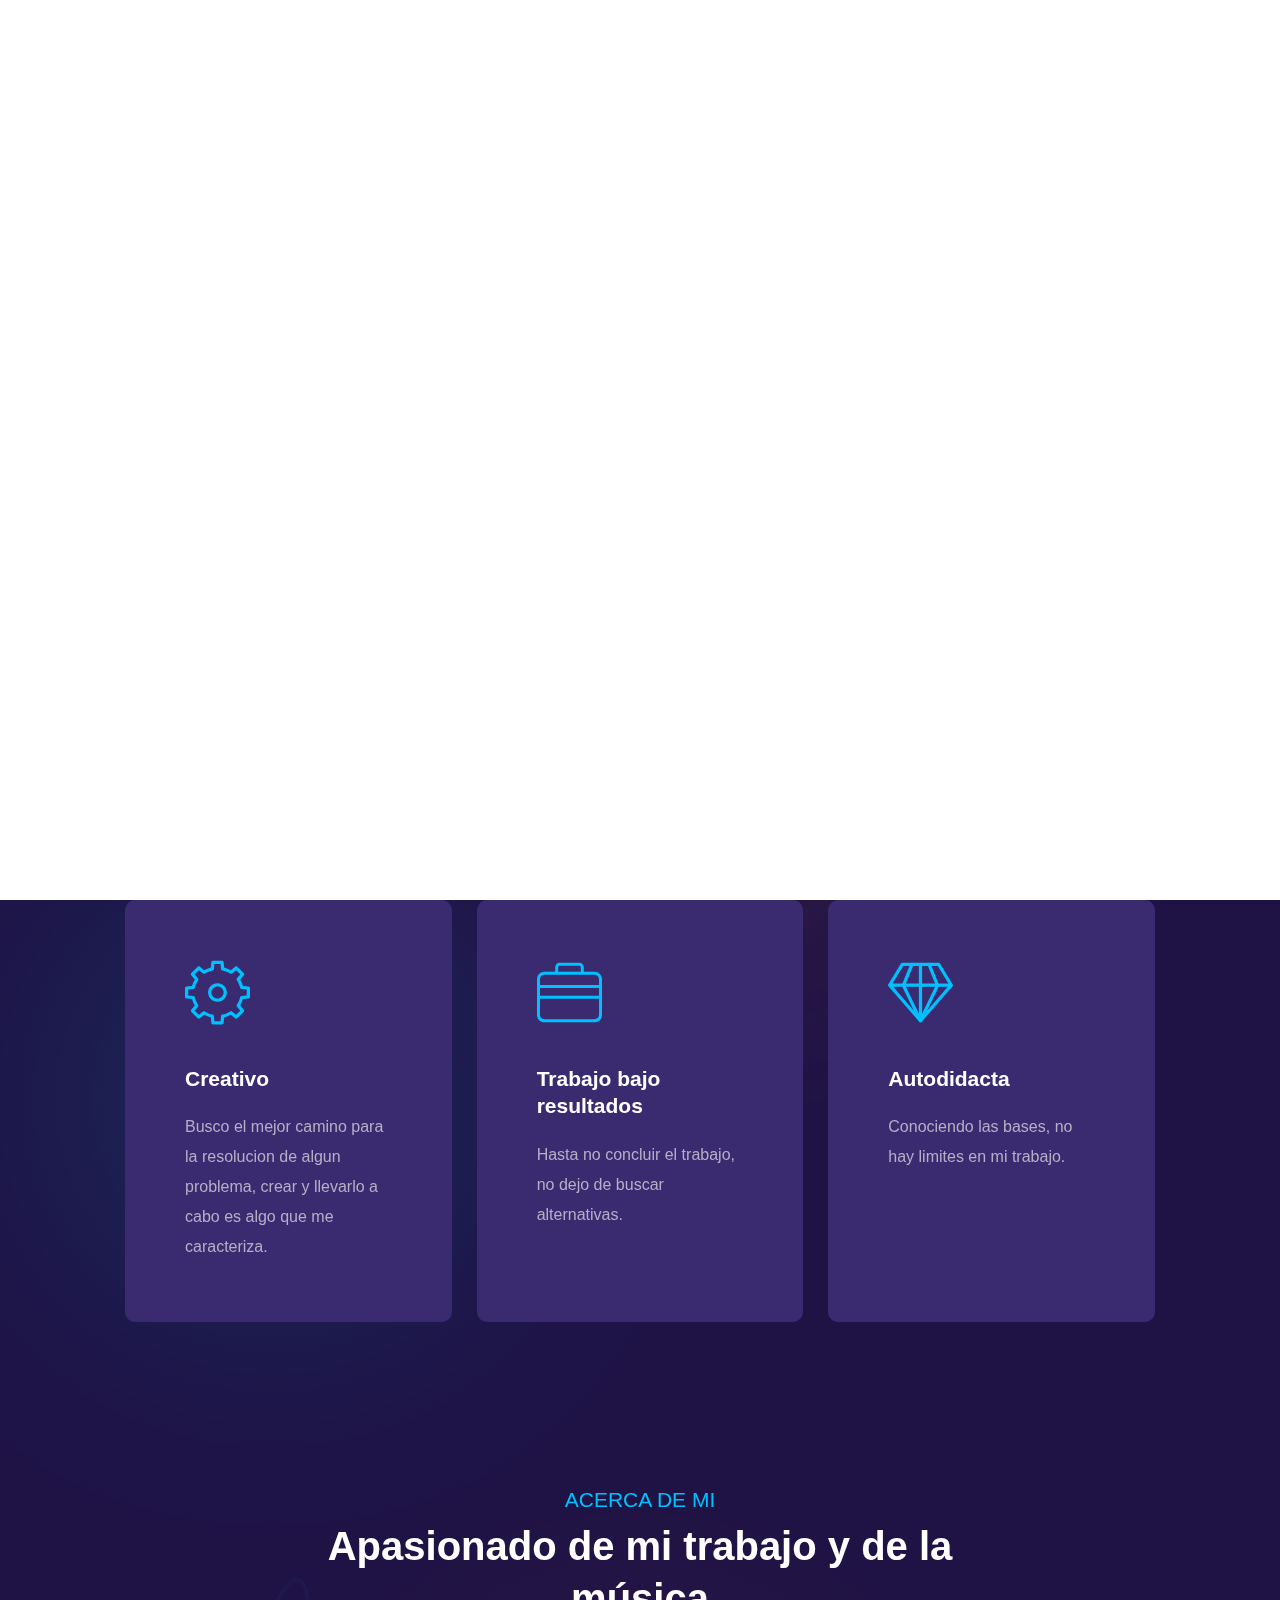
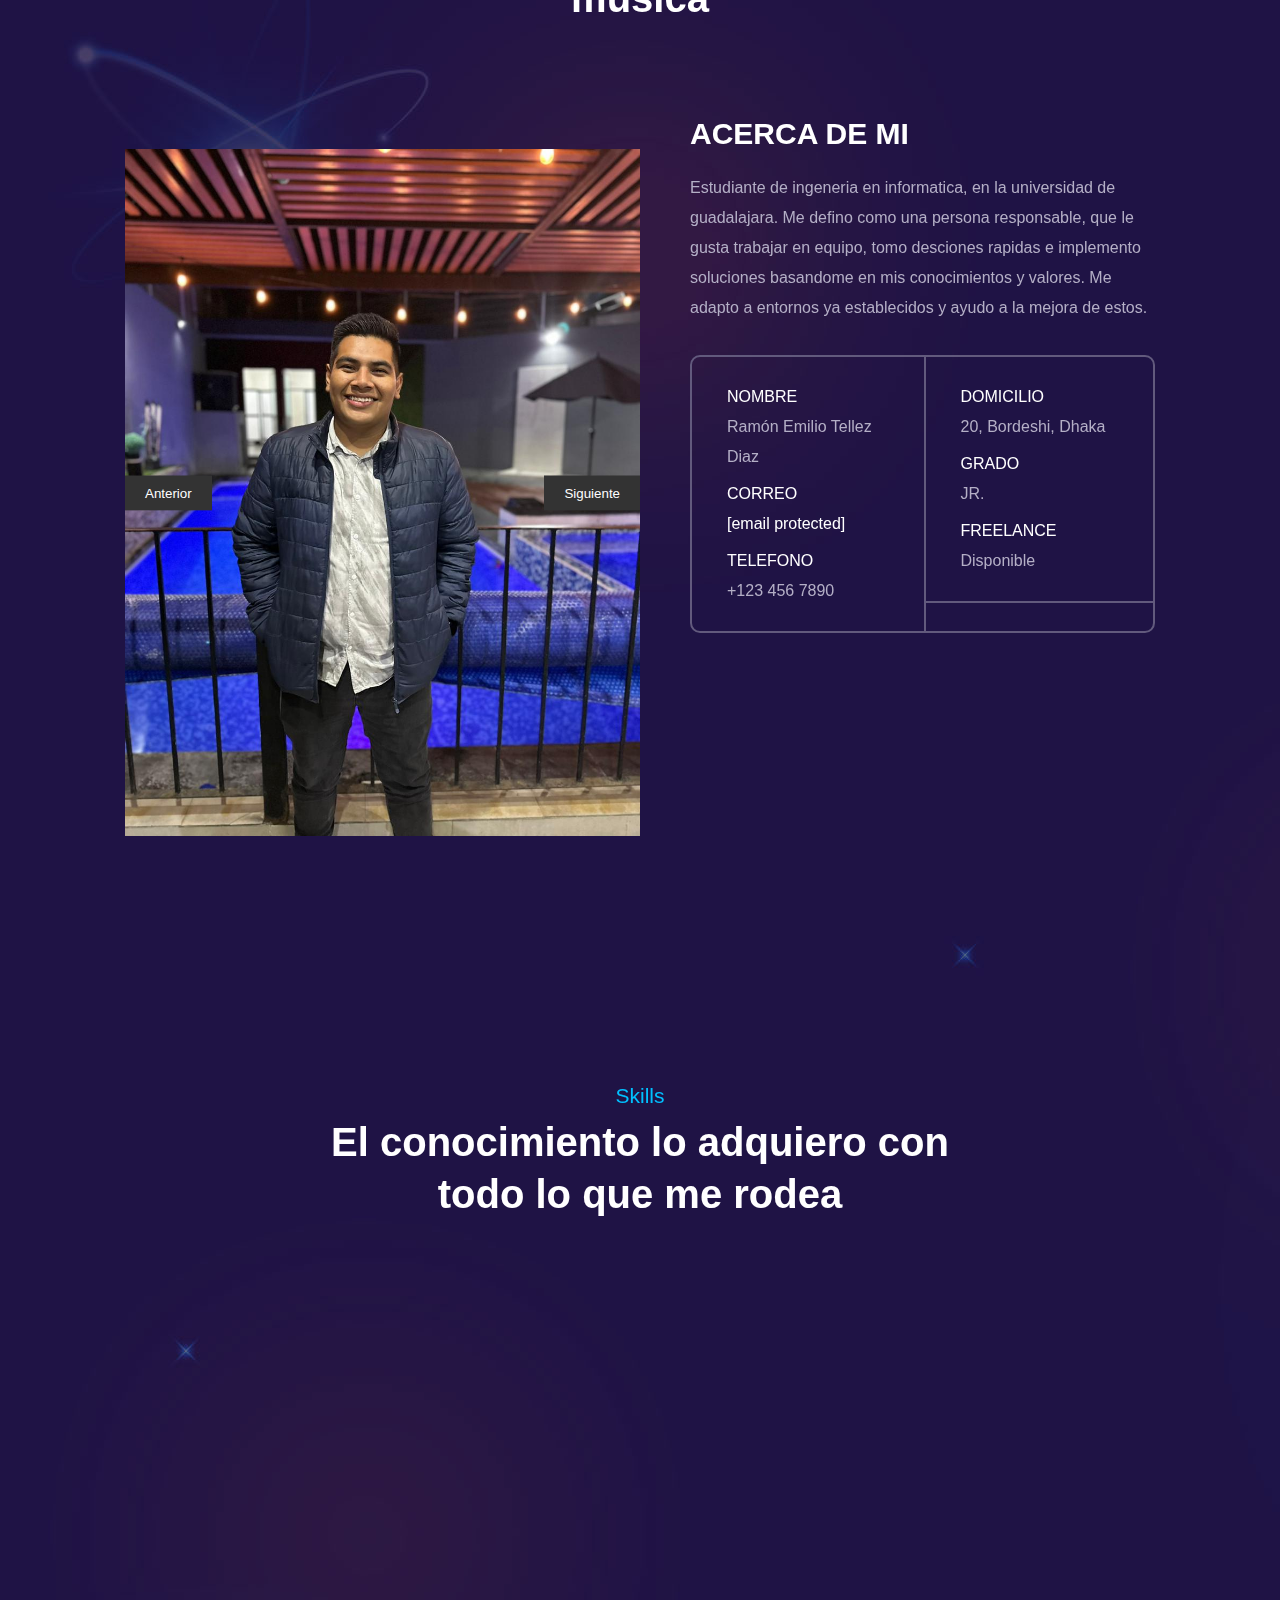
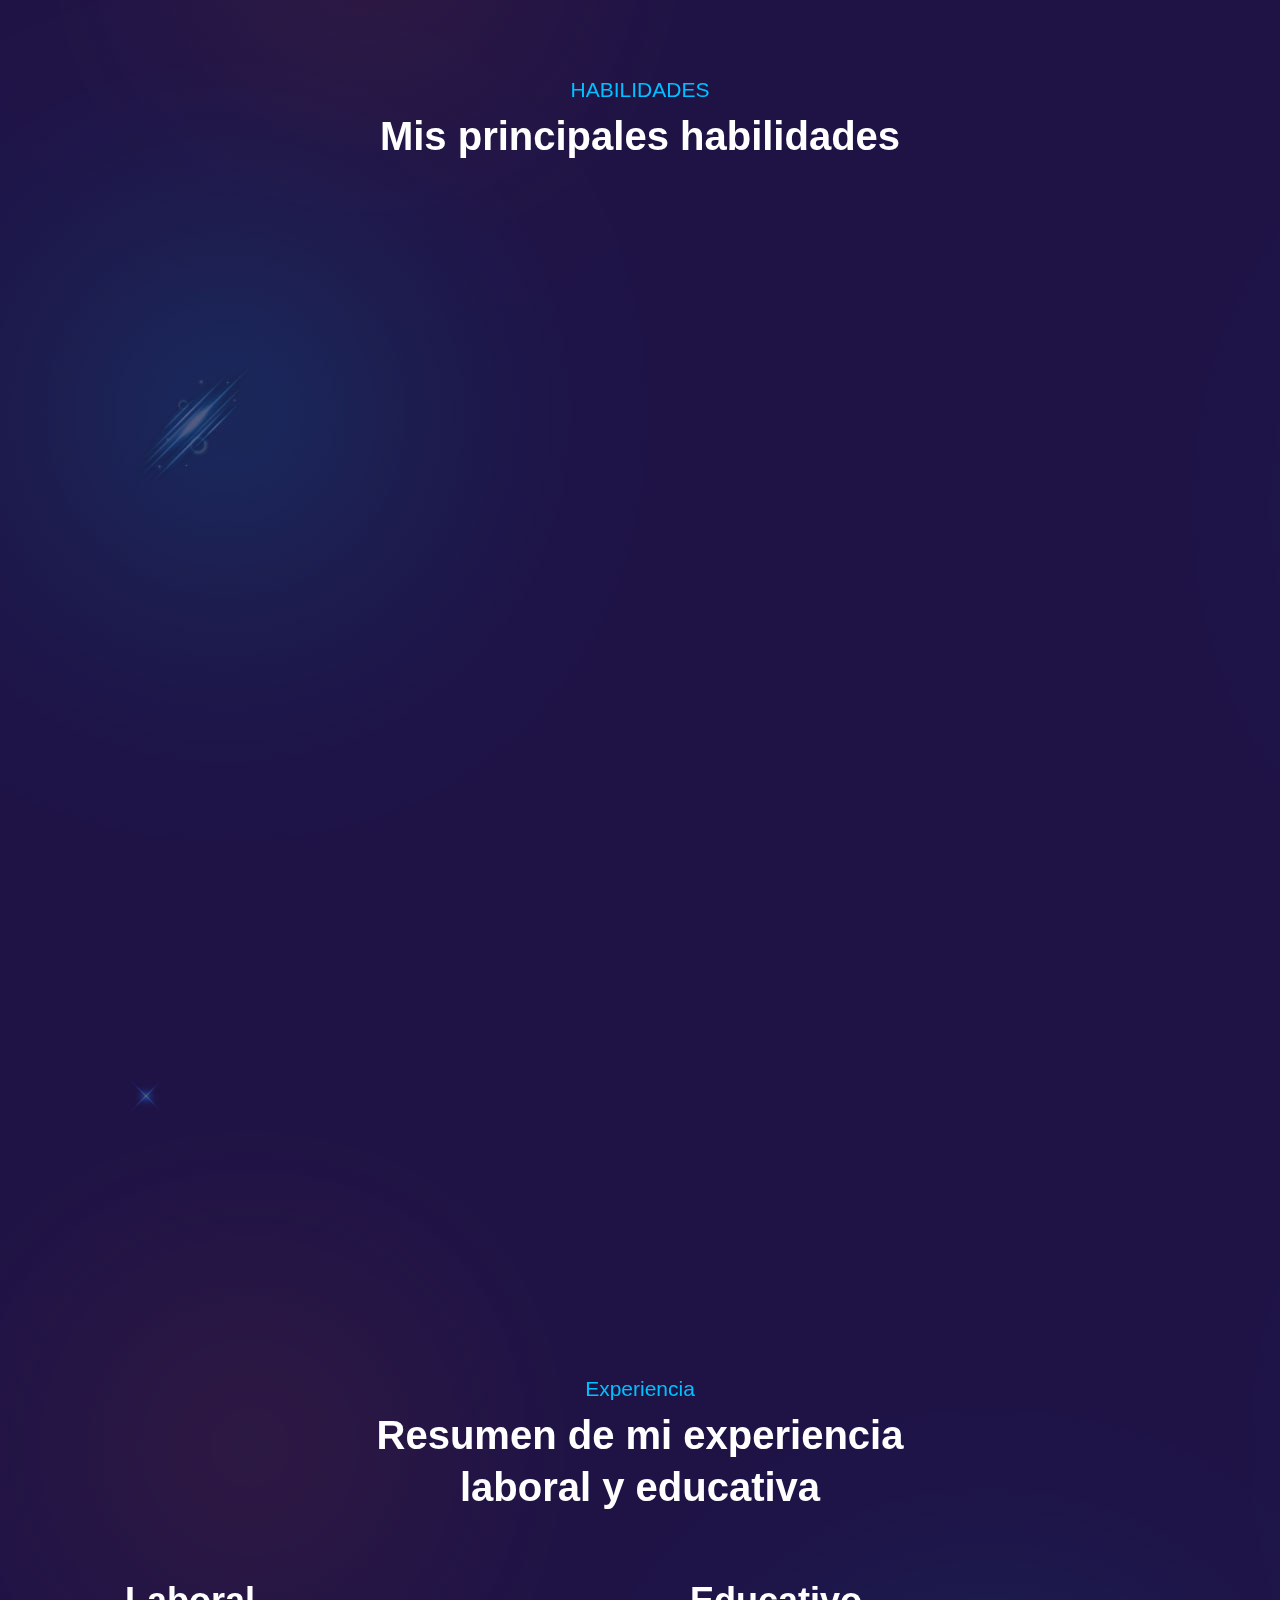
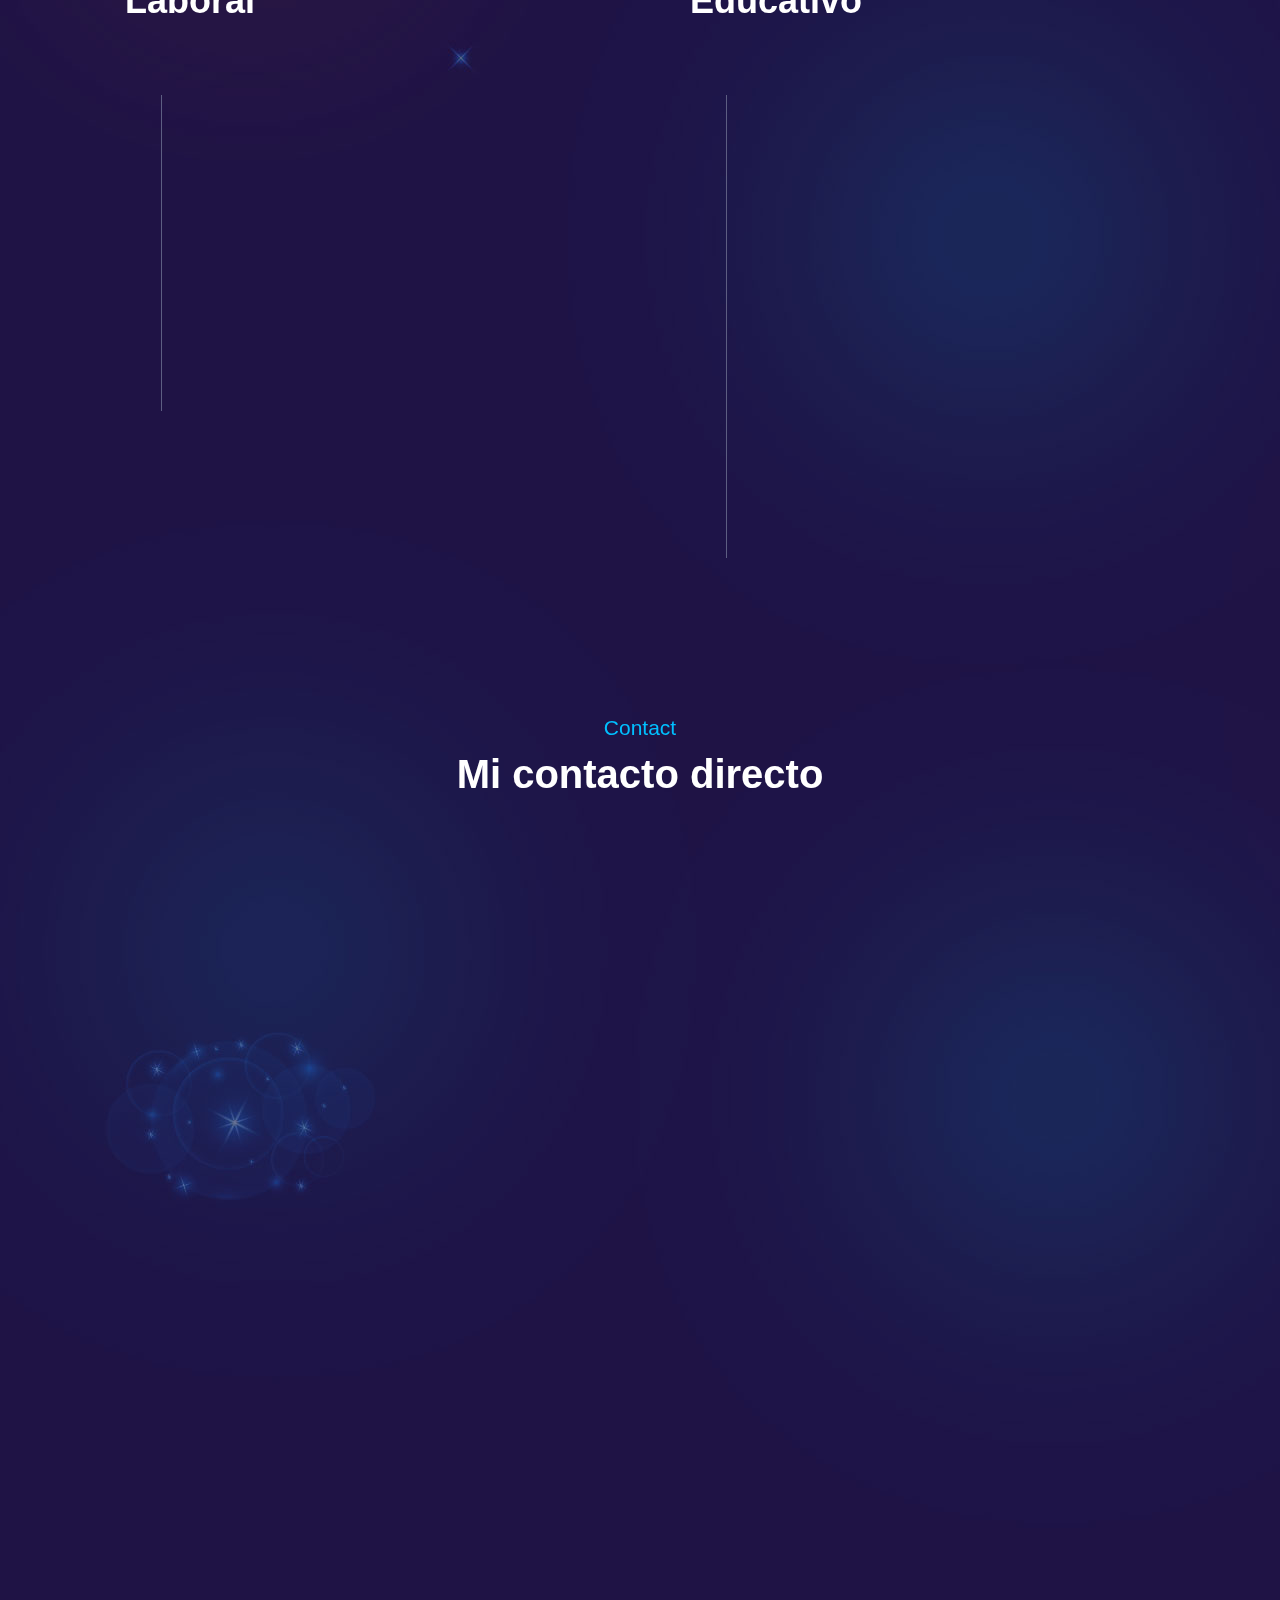
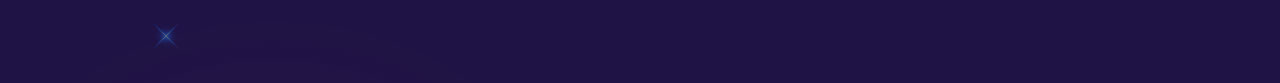
==== commit e38f2ac3: "InfoCompleta" ====
--- a/index.html
+++ b/index.html
@@ -59,7 +59,7 @@
             <div class="container">
                 <div class="inner">
                     <div class="logo">
-                        <a class="anchor" href="#home"><img src="img/logo/logo.png" alt=""></a>
+                        <a class="anchor" href="#home">RETD-CV</a>
                     </div>
                     <div class="details">
                         <div class="menu">
@@ -153,8 +153,8 @@
                                 <div class="slider-container">
                                     <div class="slider">
                                         <img src="img/hero/retd.jpg" alt="Imagen 1">
-                                        <img src="img/hero/retd.jpg" alt="Imagen 2">
-                                        <img src="img/hero/retd.jpg" alt="Imagen 3">
+                                        <img src="img/hero/retd2.jpeg" alt="Imagen 2">
+                                        <img src="img/hero/retd3.jpeg" alt="Imagen 3">
                                     </div>
                                     <button class="prev-btn">Anterior</button>
                                     <button class="next-btn">Siguiente</button>
@@ -363,33 +363,20 @@
                                         <div class="list_inner">
                                             <span class="icon"><img class="svg" src="img/svg/case-2.svg" alt=""></span>
                                             <div class="resume_title">
-                                                <h3>UI/UX Designer <span>(2018 - Present)</span></h3>
-                                                <span class="company">Easy Computers</span>
+                                                <h3>Recolectora SISA <span>(2020 - Present)</span></h3>
+                                                <span class="company">Apoyo administrativo</span>
                                             </div>
-                                            <p class="text">Kobita tumi sopno charini hoye ersest labo met, consectetur
-                                                khobor nio na.</p>
+                                            <p class="text">Cree el sistema con el cual la empresa labora, asi como el apoyo en el area de contabilidad</p>
                                         </div>
                                     </li>
                                     <li class="wow fadeInUp" data-wow-duration="1s" data-wow-delay="0.2s">
                                         <div class="list_inner">
                                             <span class="icon"><img class="svg" src="img/svg/case-2.svg" alt=""></span>
                                             <div class="resume_title">
-                                                <h3>Web Designer <span>(2016 - 2018)</span></h3>
-                                                <span class="company">Design Hub</span>
+                                                <h3>SAT<span>(2018 - 2019)</span></h3>
+                                                <span class="company">Servicio social</span>
                                             </div>
-                                            <p class="text">Kobita tumi sopno charini hoye ersest labo met, consectetur
-                                                khobor nio na.</p>
-                                        </div>
-                                    </li>
-                                    <li class="wow fadeInUp" data-wow-duration="1s" data-wow-delay="0.4s">
-                                        <div class="list_inner">
-                                            <span class="icon"><img class="svg" src="img/svg/case-2.svg" alt=""></span>
-                                            <div class="resume_title">
-                                                <h3>Graphic Designer <span>(2012 - 2016)</span></h3>
-                                                <span class="company">Vivaco Studio</span>
-                                            </div>
-                                            <p class="text">Kobita tumi sopno charini hoye ersest labo met, consectetur
-                                                khobor nio na.</p>
+                                            <p class="text">Apoyo general, en el area de Servicios.</p>
                                         </div>
                                     </li>
                                 </ul>
@@ -405,33 +392,30 @@
                                         <div class="list_inner">
                                             <span class="icon"><img class="svg" src="img/svg/degree.svg" alt=""></span>
                                             <div class="resume_title">
-                                                <h3>Masters of Science <span>(2010 - 2012)</span></h3>
-                                                <span class="company">Dhaka University</span>
+                                                <h3>ingenieria en Informática<span>(2019 - Present)</span></h3>
+                                                <span class="company">Universidad de Guadalajara</span>
                                             </div>
-                                            <p class="text">Kobita tumi sopno charini hoye ersest labo met, consectetur
-                                                khobor nio na.</p>
+                                            <p class="text"></p>
                                         </div>
                                     </li>
                                     <li class="wow fadeInUp" data-wow-duration="1s" data-wow-delay="0.2s">
                                         <div class="list_inner">
                                             <span class="icon"><img class="svg" src="img/svg/degree.svg" alt=""></span>
                                             <div class="resume_title">
-                                                <h3>Bacheloor of Science <span>(2006 - 2010)</span></h3>
-                                                <span class="company">Bangla Collage</span>
+                                                <h3>Tecnologo Profesional en Informática(Preparatoria) <span>(2014 - 2018)</span></h3>
+                                                <span class="company">Politecnico Jorge Matute Remus</span>
                                             </div>
-                                            <p class="text">Kobita tumi sopno charini hoye ersest labo met, consectetur
-                                                khobor nio na.</p>
+                                            <p class="text"></p>
                                         </div>
                                     </li>
                                     <li class="wow fadeInUp" data-wow-duration="1s" data-wow-delay="0.4s">
                                         <div class="list_inner">
                                             <span class="icon"><img class="svg" src="img/svg/degree.svg" alt=""></span>
                                             <div class="resume_title">
-                                                <h3>Secondary School <span>(2000 - 2006)</span></h3>
-                                                <span class="company">Vivaco Studio</span>
+                                                <h3>Secundaria 63 <span>(2011 - 2014)</span></h3>
+                                                <span class="company">Secundaria 63 Idolina Gaona de Cosio</span>
                                             </div>
-                                            <p class="text">Kobita tumi sopno charini hoye ersest labo met, consectetur
-                                                khobor nio na.</p>
+                                            <p class="text"></p>
                                         </div>
                                     </li>
                                 </ul>
@@ -447,7 +431,7 @@
                 <div class="container">
                     <div class="foliox_tm_main_title">
                         <span>Contact</span>
-                        <h3>I Want to Hear from You</h3>
+                        <h3>Mi contacto directo</h3>
                     </div>
                     <div class="contact_inner">
                         <div class="left wow fadeInLeft" data-wow-duration="1s">
@@ -458,7 +442,7 @@
                                             <i class="icon-location"></i>
                                         </div>
                                         <div class="short">
-                                            <h3>Address</h3>
+                                            <h3>DOMICILIO</h3>
                                             <span>20, Somewhere in world</span>
                                         </div>
                                     </div>
@@ -481,7 +465,7 @@
                                             <i class="icon-phone"></i>
                                         </div>
                                         <div class="short">
-                                            <h3>Phone</h3>
+                                            <h3>Telefono</h3>
                                             <span>+123 456 7890</span>
                                         </div>
                                     </div>
